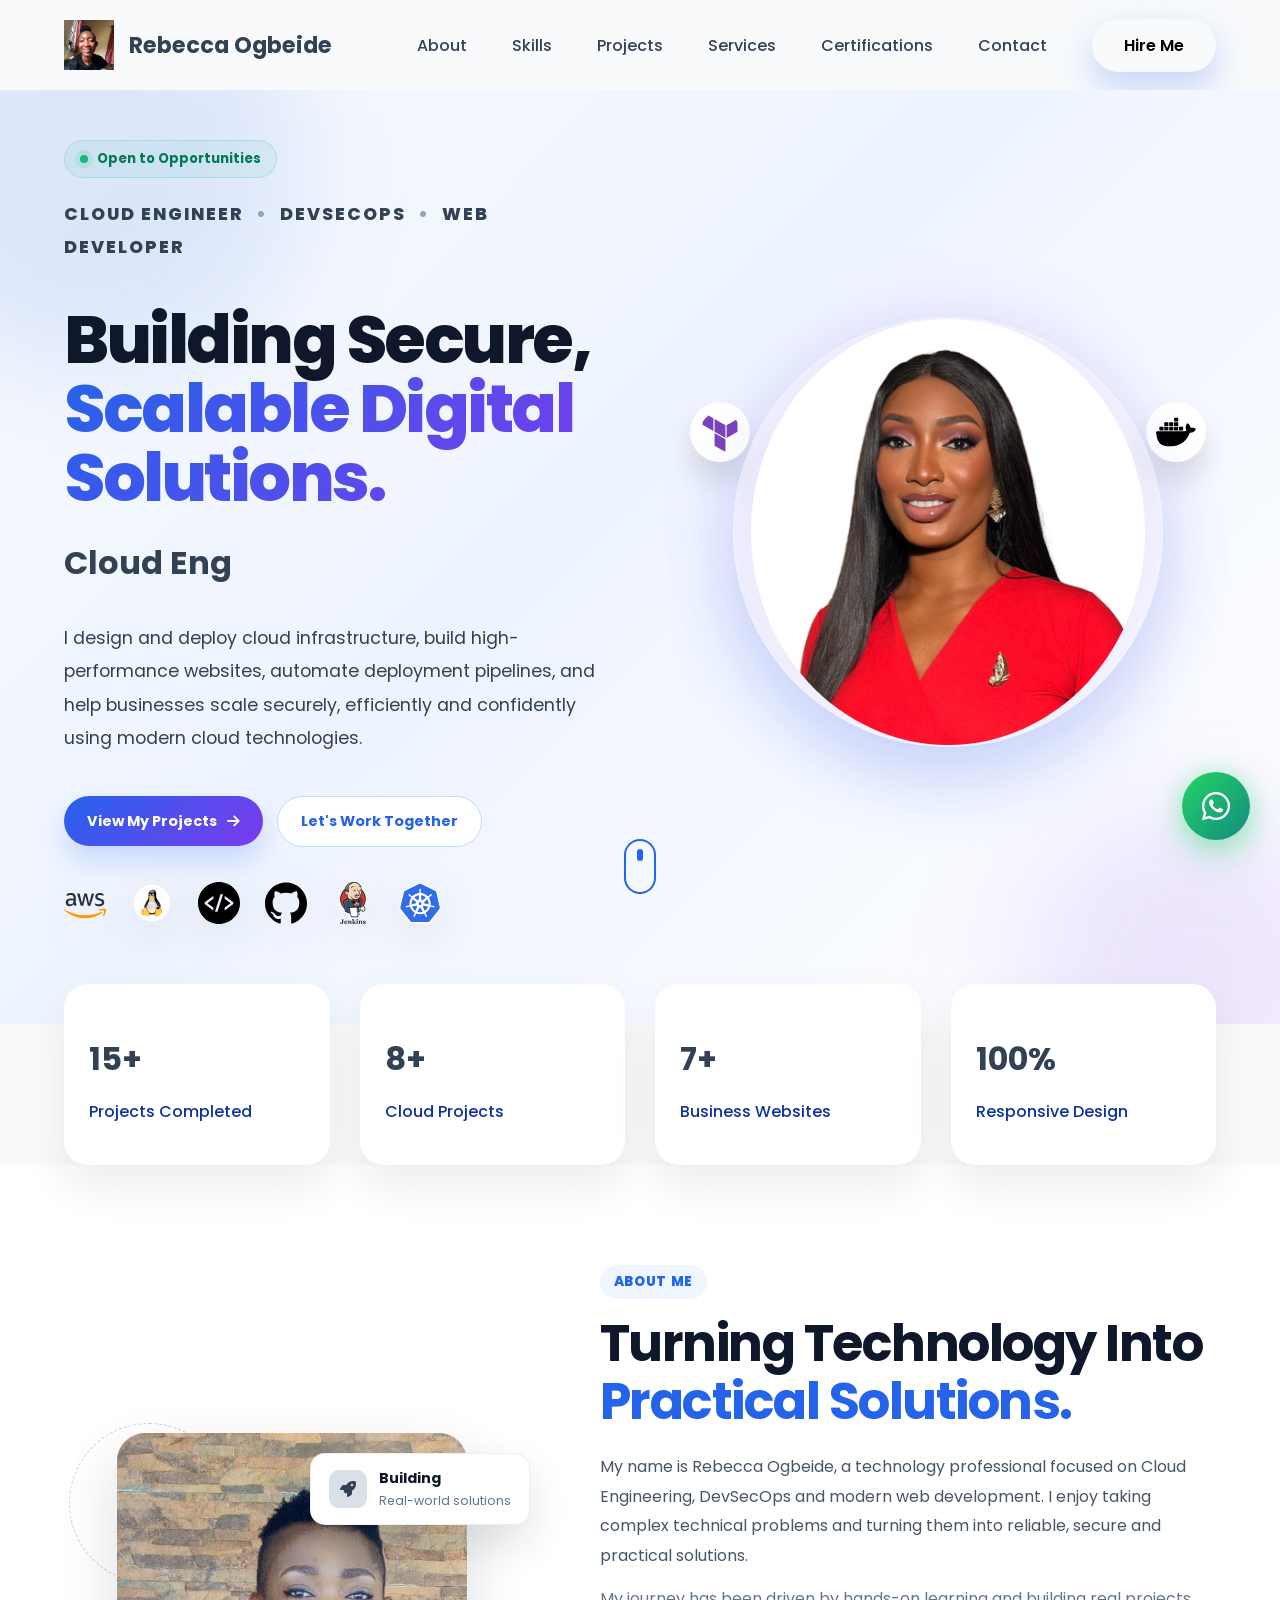
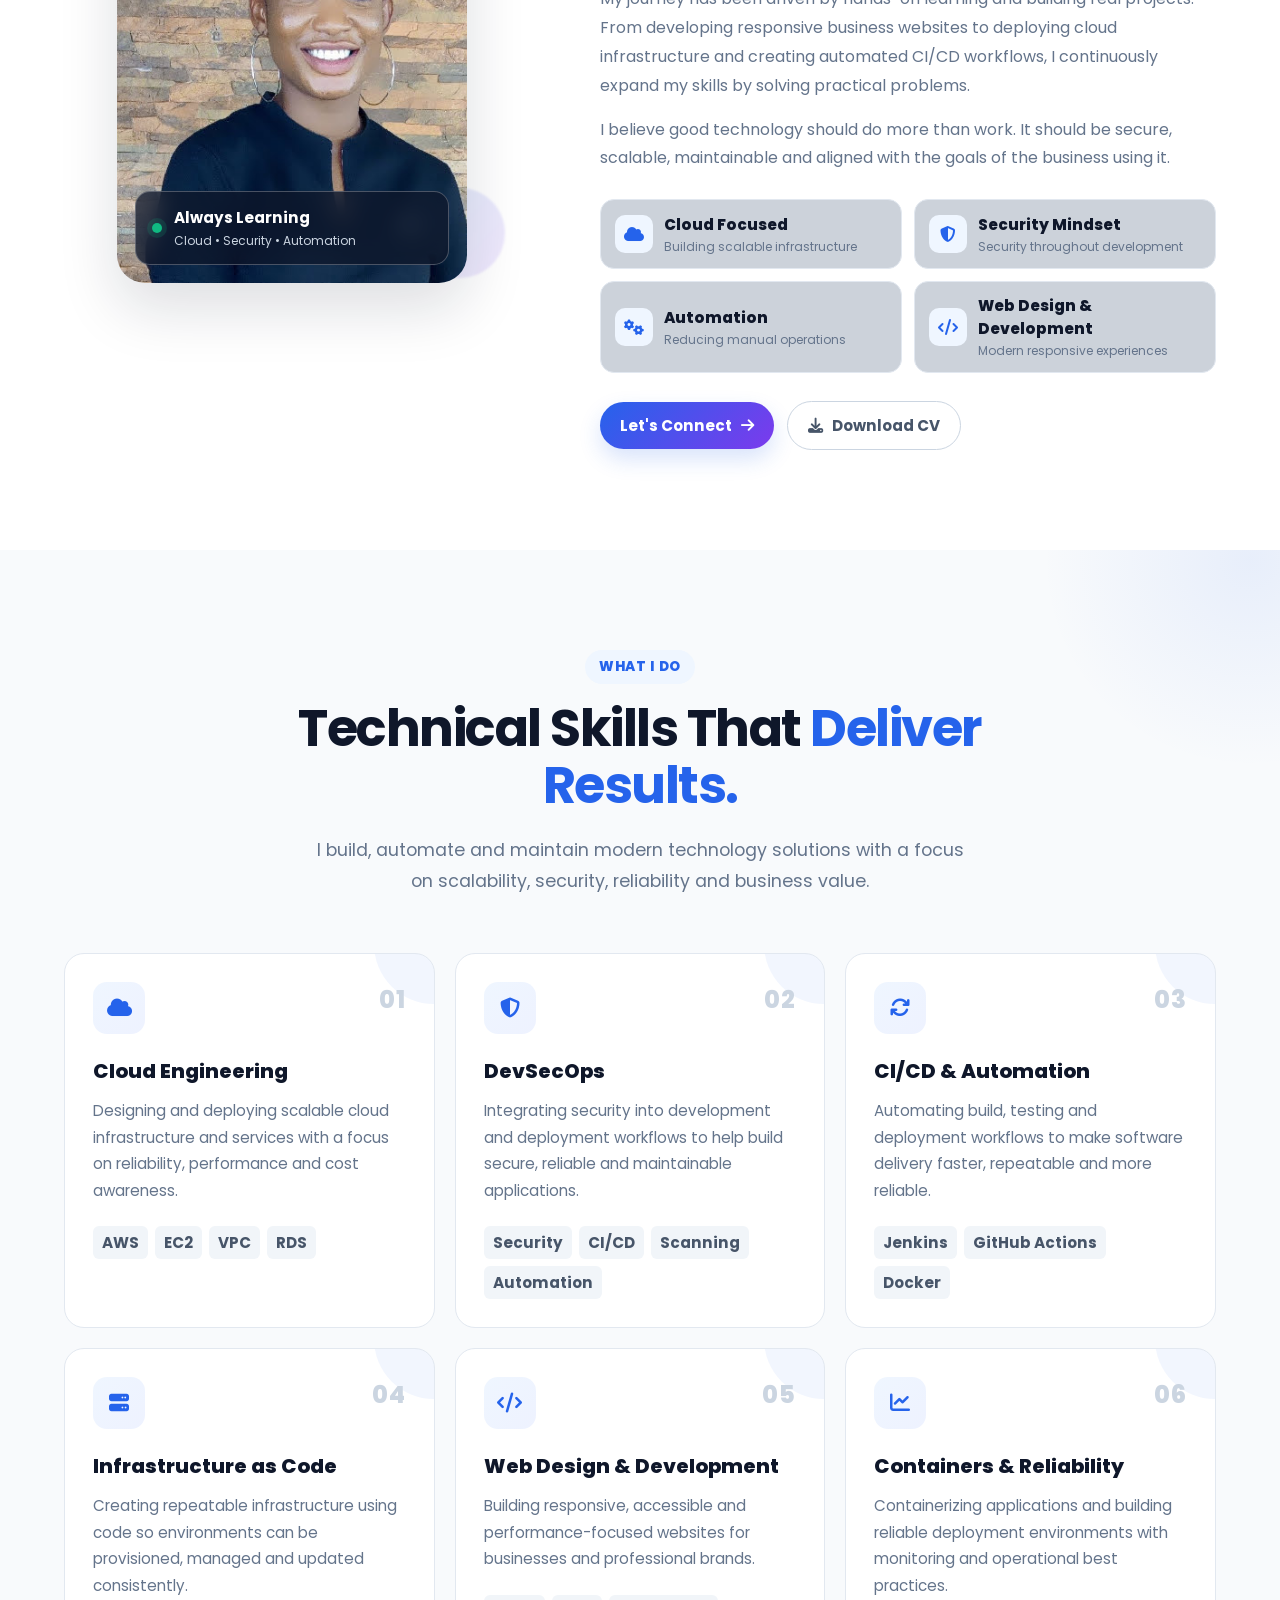
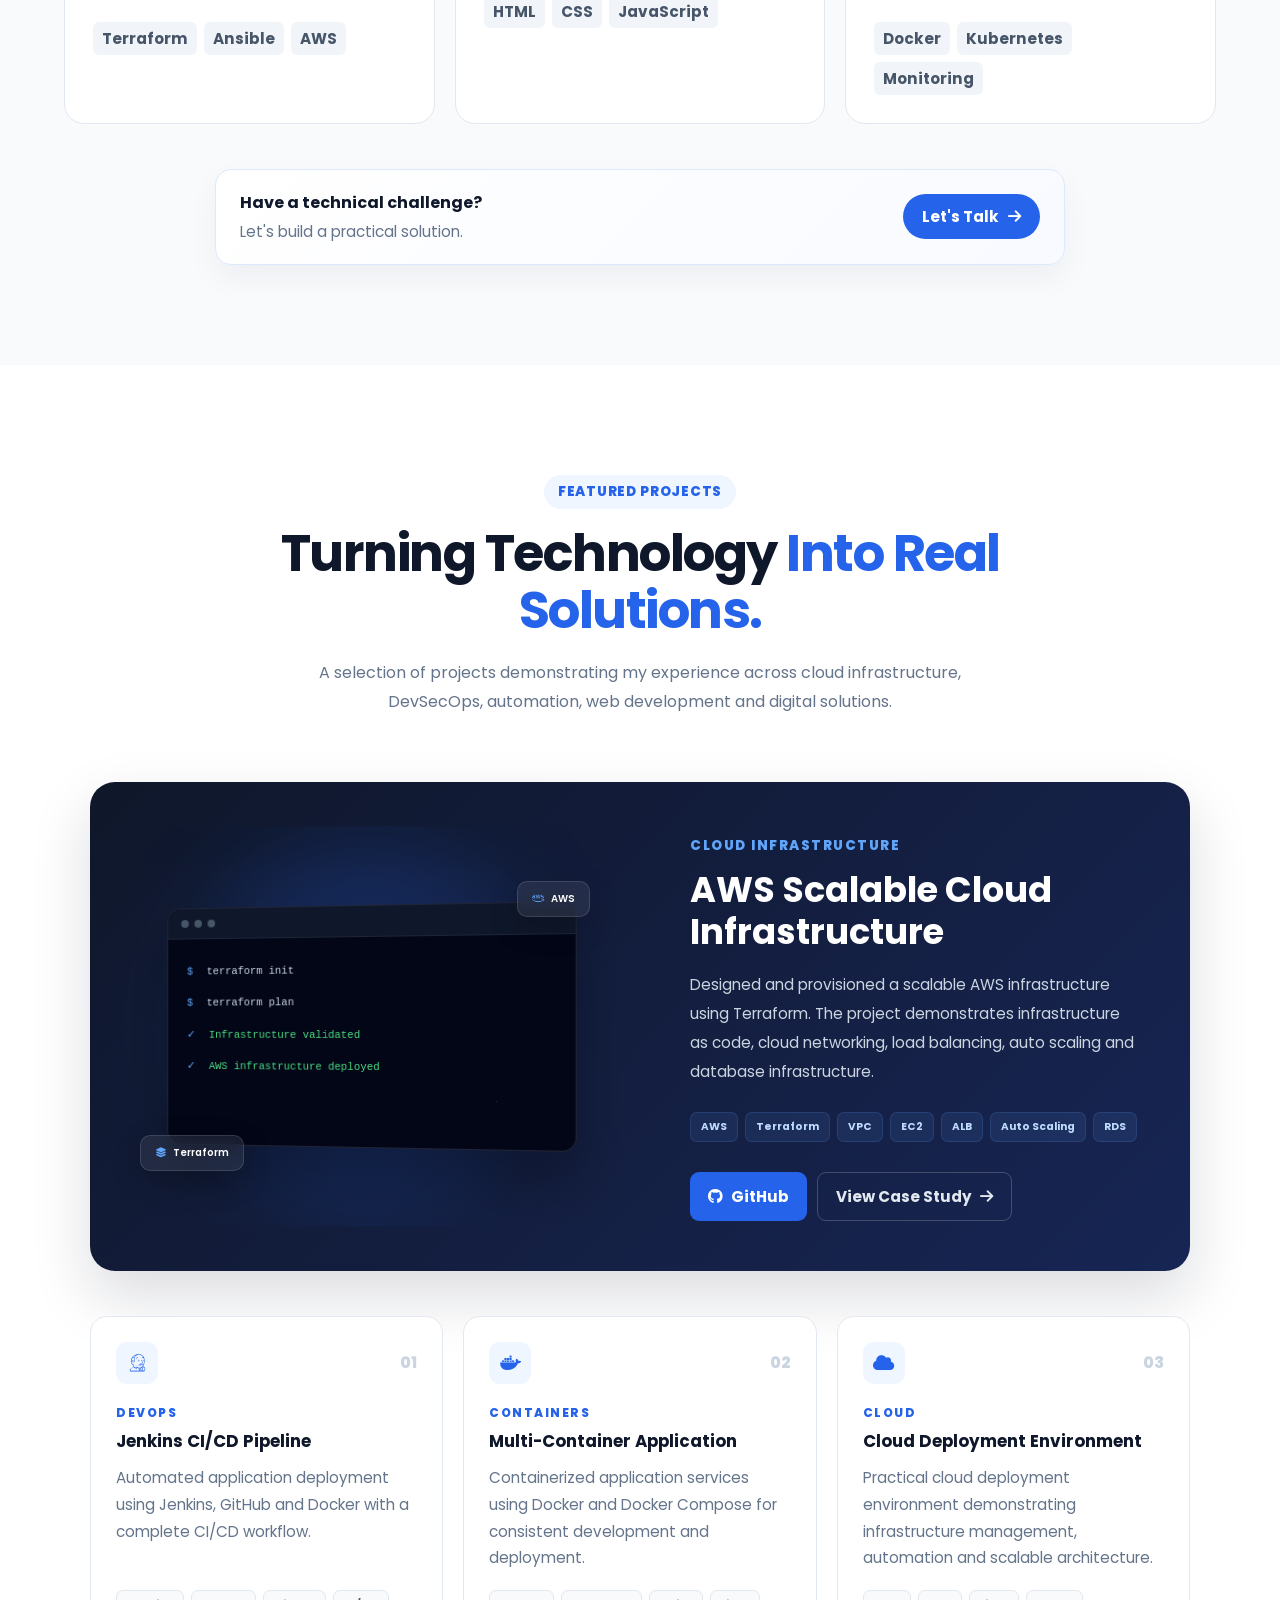
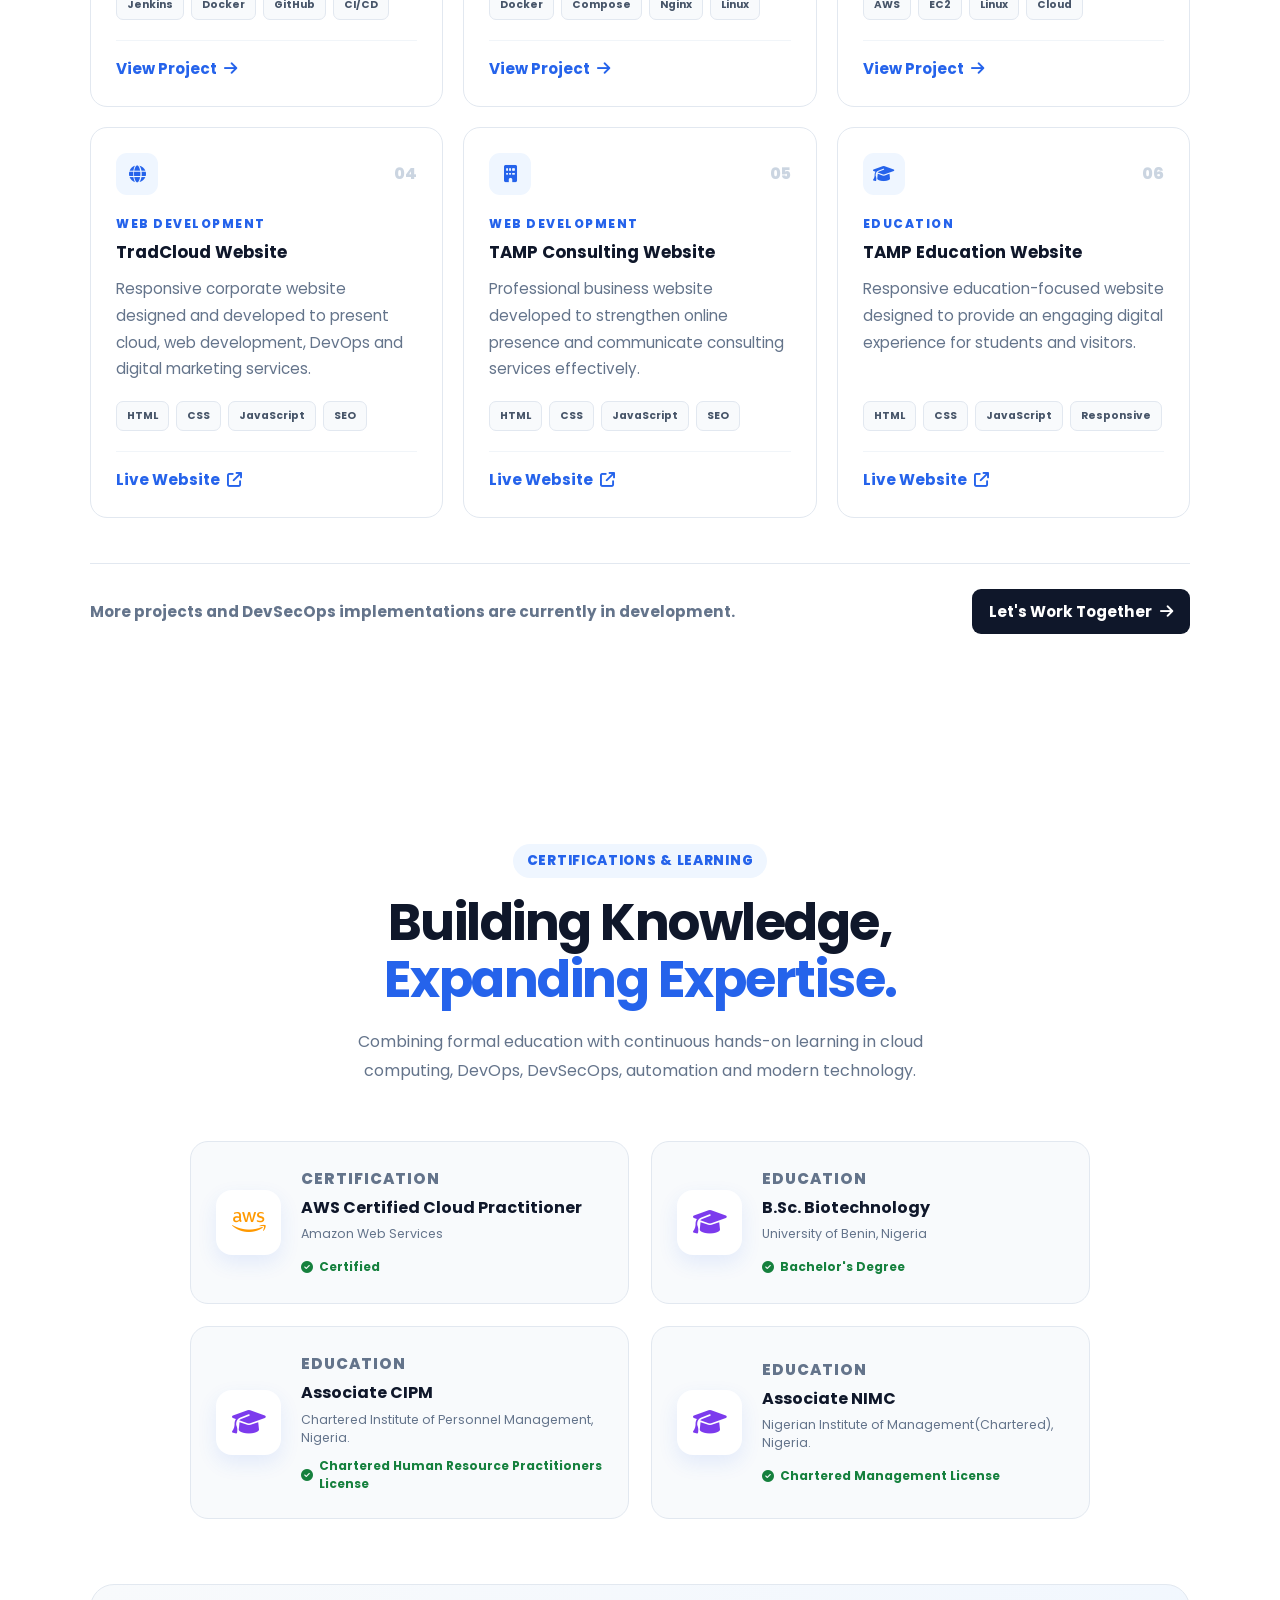
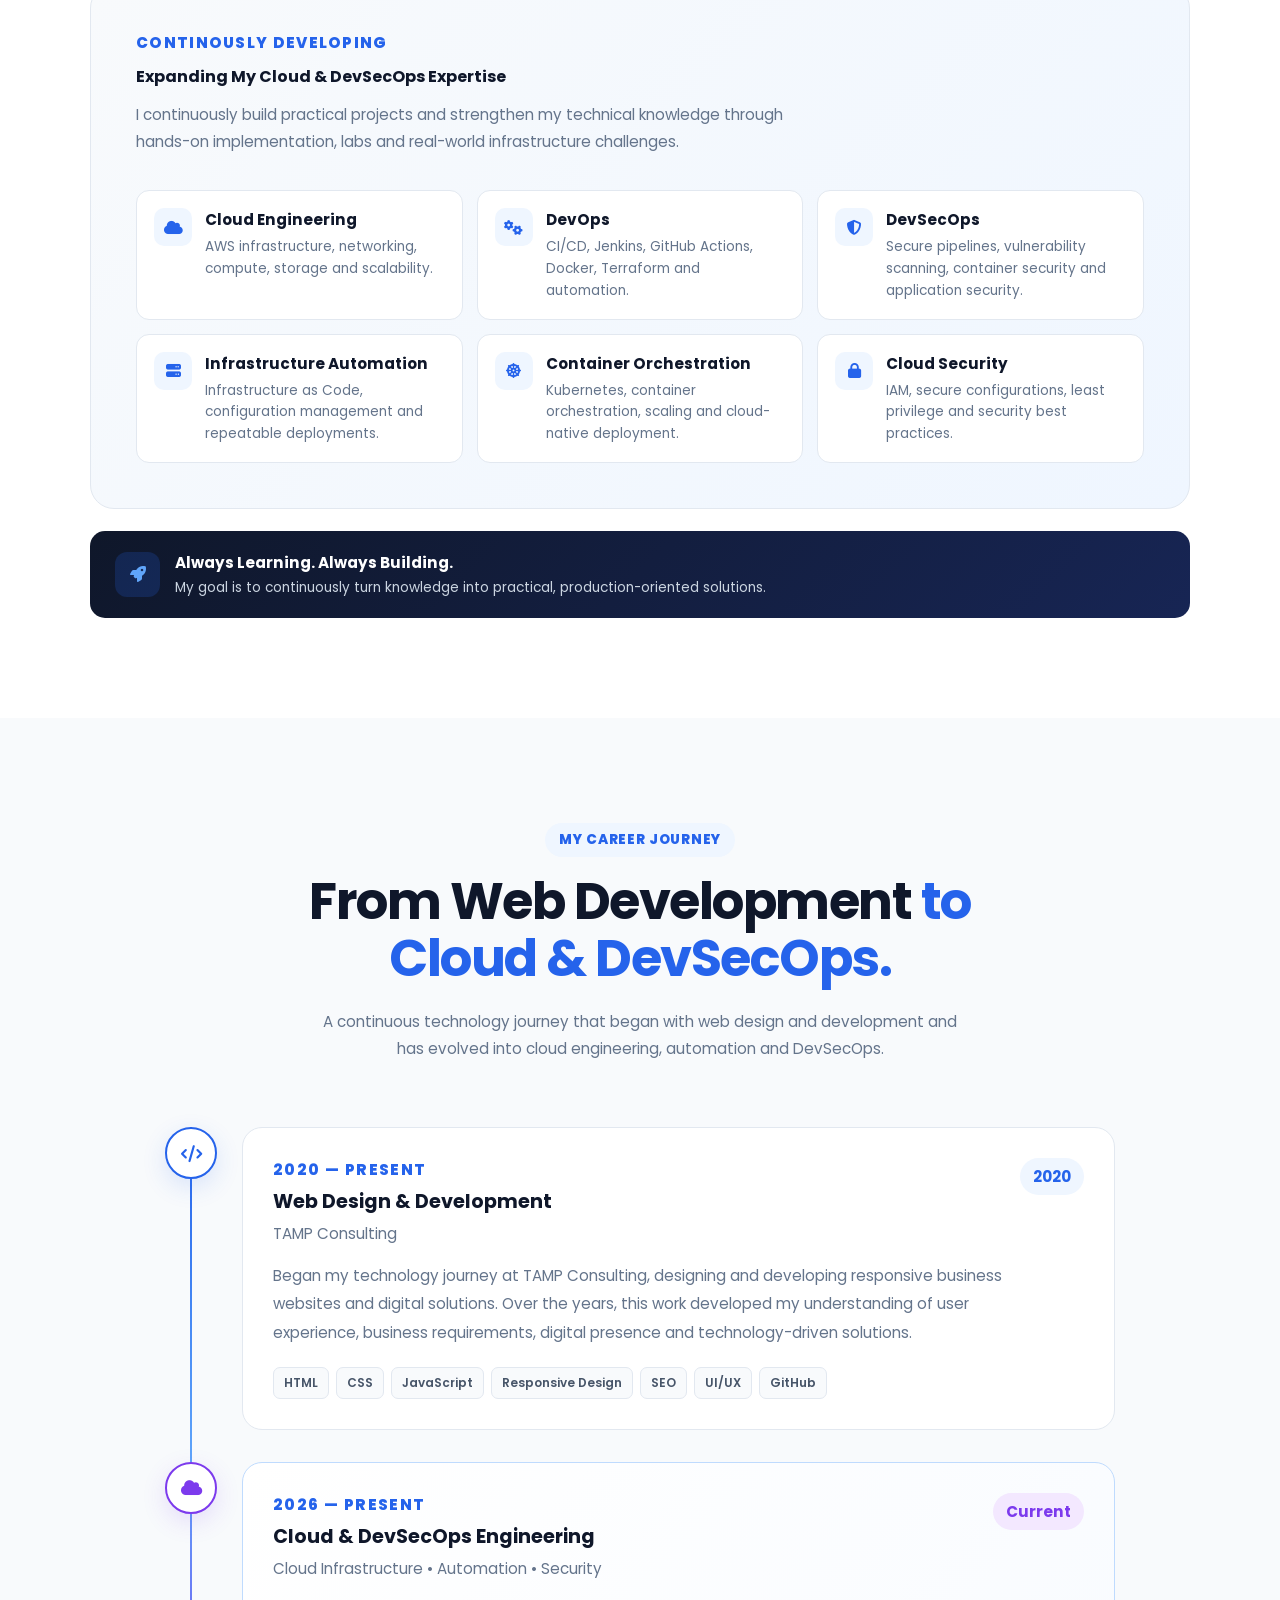
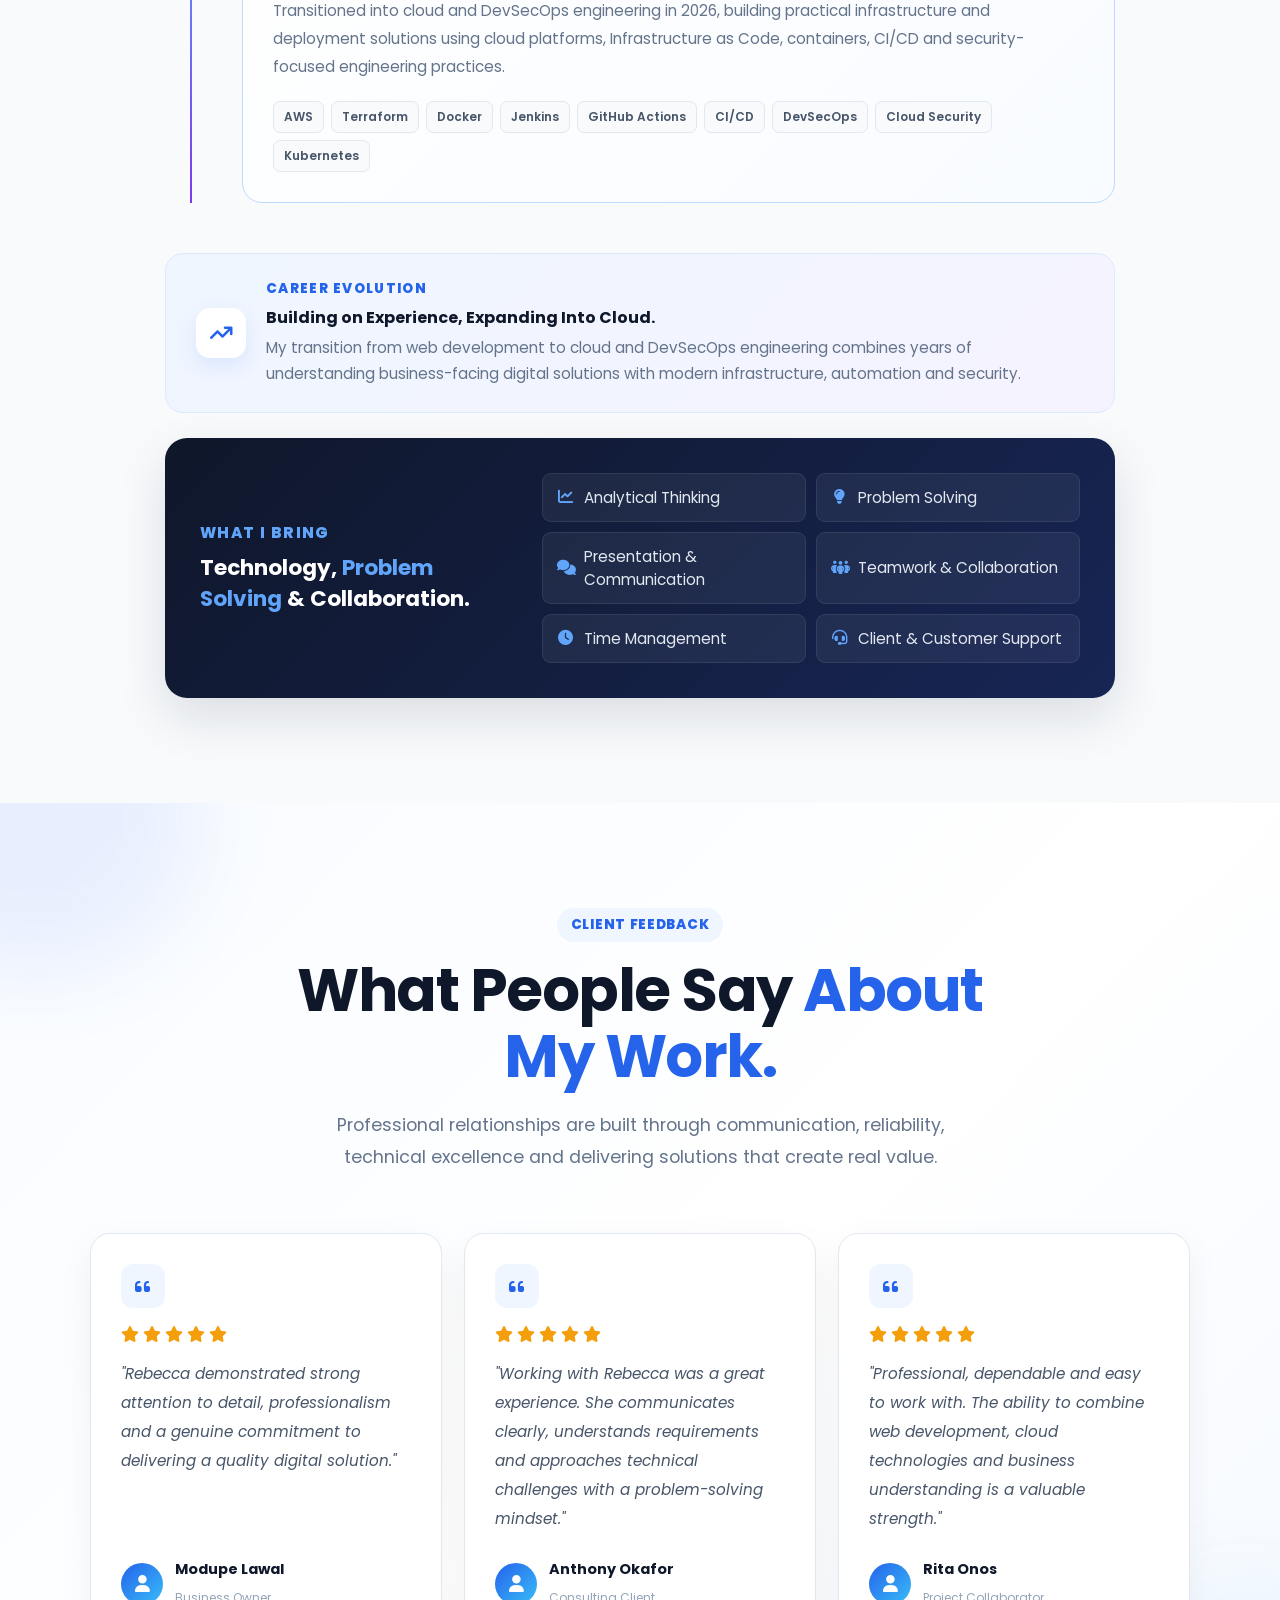
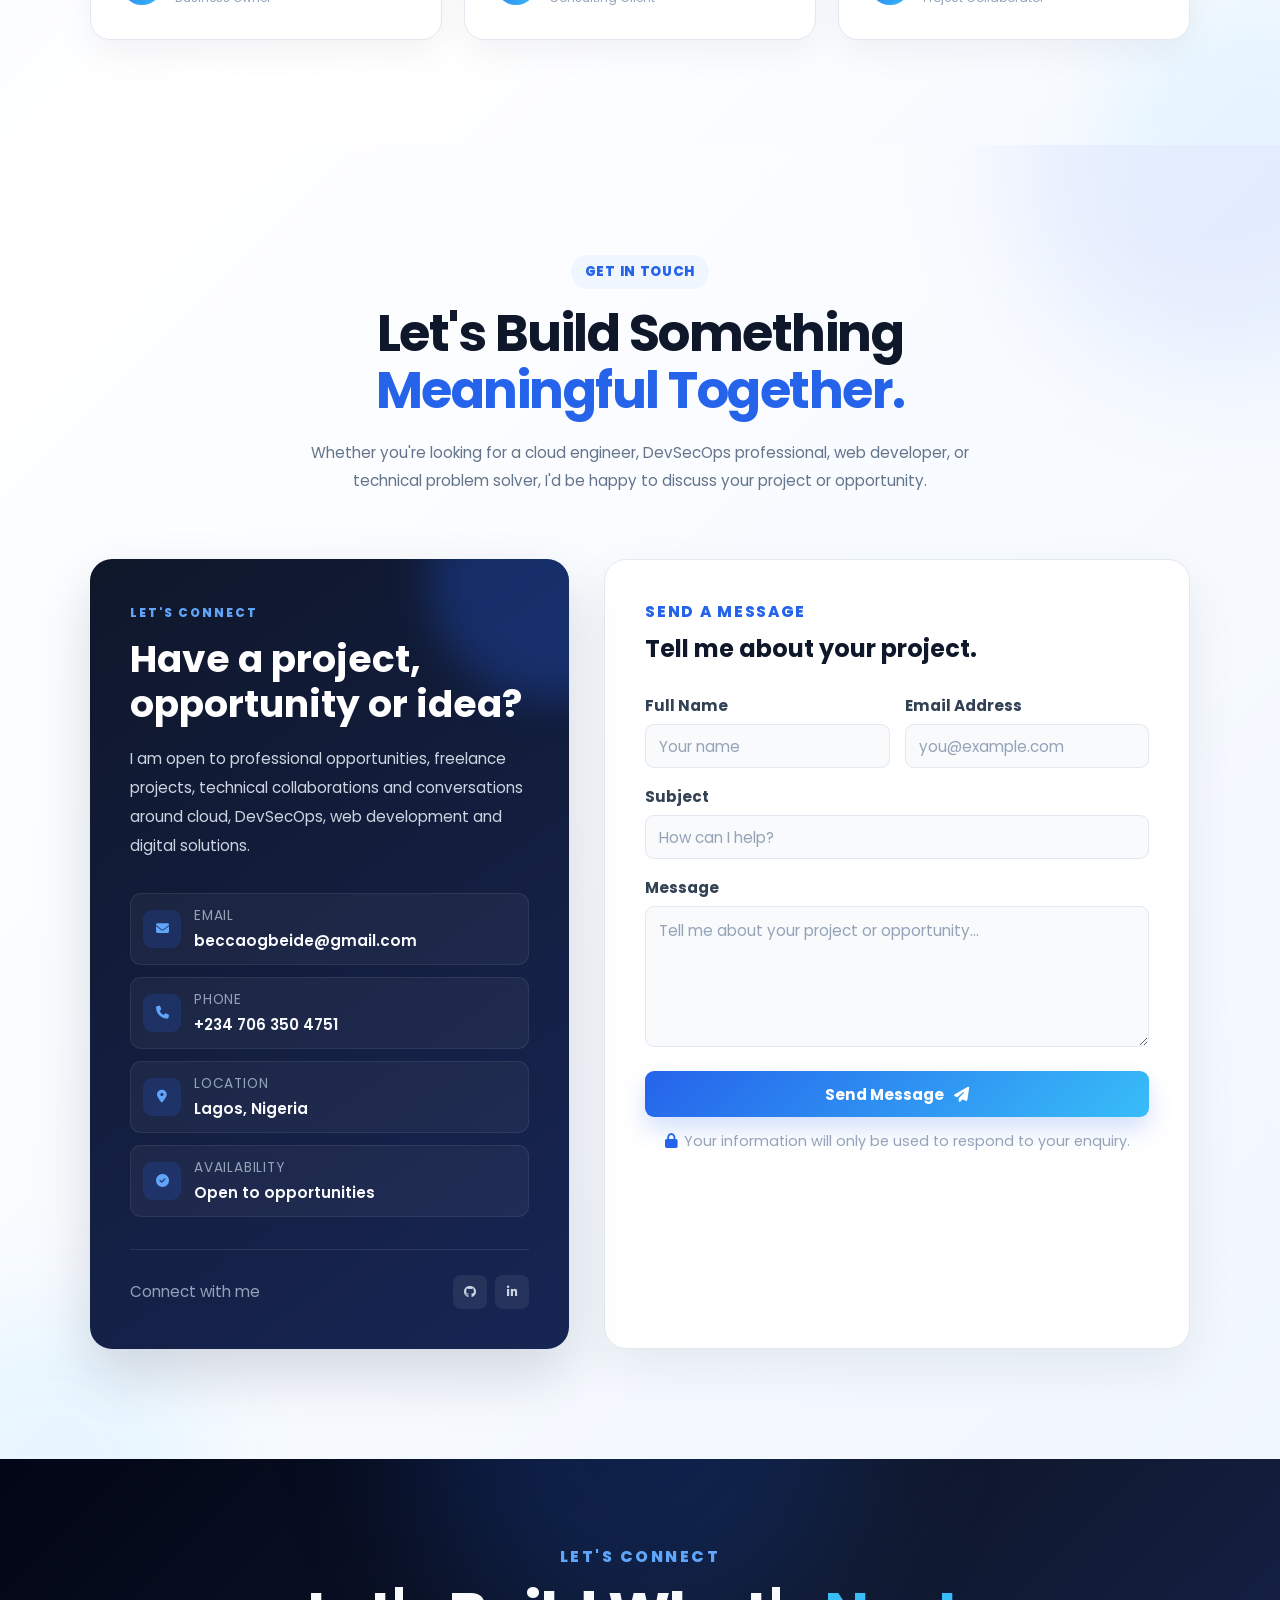
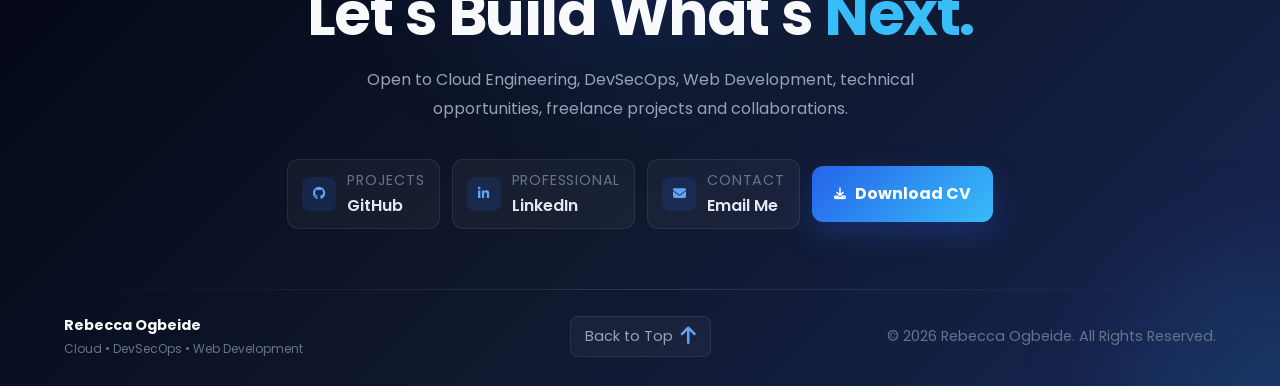
==== index.html @ f0d6b0f2 "Initial commit: Rebecca Ogbeide portfolio website" ====
<!DOCTYPE html>
<html lang="en">

<head>

    <!-- ===========================
         Basic Page Information
    ============================ -->

    <meta charset="UTF-8">
    <meta name="viewport" content="width=device-width, initial-scale=1.0">
    <title>Rebecca Ogbeide | DevSecOps • Cloud Engineering • Automation • Secure Infrastructure</title>


      <!-- Primary SEO -->

    <meta name="description"
          content="Rebecca Ogbeide is a DevSecOps and Cloud Engineer specializing in cloud infrastructure, CI/CD, automation, secure deployments, and modern web solutions.">

    <meta name="keywords"
          content="Rebecca Ogbeide, DevSecOps Engineer, Cloud Engineer, AWS, Docker, Kubernetes, Jenkins, Terraform, Ansible, CI/CD, DevOps, Cloud Computing">

    <meta name="author" content="Rebecca Ogbeide">

    <meta name="robots" content="index, follow">

<!-- Theme Color -->
    <meta name="theme-color" content="#2563EB">

    <link

rel="manifest"

href="site.webmanifest">

    <!-- Canonical -->
    <link rel="canonical" href="https://portfolio.tampconsulting.space/">

    <!-- Favicon -->
<link rel="icon" type="image/png" sizes="32x32" href="images/favicon.png">
<link rel="icon" type="image/png" sizes="16x16" href="images/favicon.png">
<link rel="apple-touch-icon" sizes="180x180" href="images/favicon.png">

    <!-- Open Graph -->
    <meta property="og:title"
          content="Rebecca-Ogbeide">

    <meta property="og:description"
          content="Rebecca | DevSecOps • Cloud Engineering • Automation • Secure Infrastructure.">

    <meta property="og:image"
          content="https://portfolio.tampconsulting.space/images/preview.png">

    <meta property="og:type"
          content="website">

    <meta property="og:url"
          content="https://www.portfolio.tampconsulting.space/">

    <meta property="og:locale"
          content="en_NG">

    <!-- Twitter -->
    <meta name="twitter:card"
          content="summary_large_image">

    <meta name="twitter:title"
          content="Rebecca-Ogbeide">

    <meta name="twitter:description"
          content="DevSecOps • Cloud Engineering • Automation • Secure Infrastructure">

    <meta name="twitter:image"
          content="images/preview.png">


    <!-- ===========================
         Google Fonts
    ============================ -->

    <link rel="preconnect" href="https://fonts.googleapis.com">

    <link rel="preconnect" href="https://fonts.gstatic.com" crossorigin>

    <link href="https://fonts.googleapis.com/css2?family=Inter:wght@300;400;500;600;700&family=Poppins:wght@500;600;700;800&display=swap"
        rel="stylesheet">

    <!-- ===========================
         Font Awesome
    ============================ -->

    <link rel="stylesheet"
        href="https://cdnjs.cloudflare.com/ajax/libs/font-awesome/6.7.2/css/all.min.css">


<link rel="stylesheet" href="css/hero.css">
<link rel="stylesheet" href="css/about.css">
<link rel="stylesheet" href="css/header.css">
<link rel="stylesheet" href="css/navbar.css">
<link rel="stylesheet" href="css/stats.css">
<link rel="stylesheet" href="css/logo.css">
<link rel="stylesheet" href="css/certs.css">
<link rel="stylesheet" href="css/animation.css">
<link rel="stylesheet" href="css/contact.css">
<link rel="stylesheet" href="css/global.css">
<link rel="stylesheet" href="css/services.css">
<link rel="stylesheet" href="css/projects.css">
<link rel="stylesheet" href="css/footer.css">
<link rel="stylesheet" href="css/techstack.css">
<link rel="stylesheet" href="css/variables.css">
<link rel="stylesheet" href="css/testimonials.css">
<link rel="stylesheet" href="css/whatsapp.css">


<script type="application/ld+json">

{
    "@context": "https://schema.org",

    "@type": "Person",

    "name": "Rebecca Ogbeide",

    "url": "https://yourdomain.com/",

    "jobTitle": "Cloud & DevSecOps Engineer",

    "description": "Cloud and DevSecOps Engineer specializing in AWS, cloud infrastructure, automation, CI/CD, security and modern web development.",

    "address": {
        "@type": "PostalAddress",
        "addressLocality": "Lagos",
        "addressCountry": "Nigeria"
    },

    "sameAs": [
        "https://github.com/jaybecca",
        "https://linkedin.com/in/rebecca-ogbeide-1161323b4"
    ]

}

</script>


</head>

<body>



<!-- ==========================================
                HEADER
========================================== -->

<header class="header">

    <div class="container nav-container">

        <!-- Logo -->

        <a href="#" class="logo">

            <img src="images/logo.png"
                 alt="Rebecca Ogbeide">

            <span>

                Rebecca Ogbeide

            </span>

        </a>

        <!-- Navigation -->

        <nav class="navbar">

            <ul class="nav-links">


                <li><a href="#about">About</a></li>

                <li><a href="#experience">Skills</a></li>

                <li><a href="#projects">Projects</a></li>

                <li><a href="#services">Services</a></li>

                <li><a href="#certifications">Certifications</a></li>

                <li><a href="#contact">Contact</a></li>

            </ul>

        </nav>

        <!-- CTA -->

        <a href="#contact" class="nav-btn">

            Hire Me

        </a>

        <!-- Mobile Menu -->

        <div class="menu-toggle">

            <i class="fas fa-bars"></i>

        </div>

    </div>

</header>






<!--=========================================
                HERO
==========================================-->

<section class="hero" id="home">

<div class="container hero-container">

    <!-- LEFT -->

    <div class="hero-content">

        <span class="hero-badge">

                <span class="status-dot"></span>

                Open to Opportunities

            </span>


         <p class="hero-role">

                CLOUD ENGINEER
                <span>•</span>
                DEVSECOPS
                <span>•</span>
                WEB DEVELOPER

            </p>


       <h1>

                Building Secure,
                <span>Scalable Digital Solutions.</span>

            </h1>

        <h2>

            <span class="typing"></span>

        </h2>

        <p>

            I design and deploy cloud infrastructure,
            build high-performance websites,
            automate deployment pipelines,
            and help businesses scale securely, efficiently and confidently using
            modern cloud technologies.

        </p>

        <!-- ==================================
                    HERO BUTTONS
            =================================== -->

            <div class="hero-buttons">

                <a
                    href="#projects"
                    class="hero-btn hero-btn-primary"
                >

                    View My Projects

                    <i class="fas fa-arrow-right"></i>

                </a>


                <a
                    href="#contact"
                    class="hero-btn hero-btn-secondary"
                >

                    Let's Work Together

                </a>

            </div>
            

        <div class="tech-stack">
            
            <img src="images/icons/aws.svg">
            <img src="images/icons/linux.svg">
            <img src="images/icons/html.svg">
            <img src="images/icons/github.svg">
            <img src="images/icons/jenkins.svg">
            <img src="images/icons/kubernetes.svg">

        </div>

    </div>

    <!-- RIGHT -->

    <div class="hero-image">

    <div class="hero-glow"></div>

    <!-- Floating Icons -->

    <img src="images/ui/terraform-circle.svg"
         class="floating-icon terraform"> 
         
    <img src="images/ui/docker-circle.svg"
         class="floating-icon docker">
            

    <!-- Photo Card -->

    <div class="profile-card">

        <img
            src="images/rebecca.png"
            alt="Rebecca Ogbeide"
            class="profile-image">

    </div>

</div>

<div class="scroll-indicator">

<span></span>

</div>

</section>




<!--=========================================
                STATISTICS
==========================================-->

<section class="hero-stats">

<div class="container stats-grid">

<div class="stat-card">

<h2>

<span class="counter"
data-target="15">

15

</span>+

</h2>

<p>Projects Completed</p>

</div>

<div class="stat-card">

<h2>

<span class="counter"
data-target="8">

8

</span>+

</h2>

<p>Cloud Projects</p>

</div>

<div class="stat-card">

<h2>

<span class="counter"
data-target="7">

7

</span>+

</h2>

<p>Business Websites</p>

</div>

<div class="stat-card">

<h2>

<span class="counter"
data-target="100">

100

</span>%

</h2>

<p>Responsive Design</p>

</div>

</div>

</section>


<!-- ==========================================
        ABOUT ME SECTION
========================================== -->

<section class="about" id="about">

    <div class="container about-container">

        <!-- ==================================
                LEFT — VISUAL
        =================================== -->

        <div class="about-visual">

            <div class="about-image-card">

                <img
                    src="images/headshot.jpg"
                    alt="Professional portrait"
                    class="about-image"
                >

                <div class="about-image-overlay">

                    <span class="overlay-dot"></span>

                    <div>
                        <strong>Always Learning</strong>
                        <small>Cloud • Security • Automation</small>
                    </div>

                </div>

            </div>


            <!-- Decorative element -->

            <div class="about-decoration about-decoration-one"></div>

            <div class="about-decoration about-decoration-two"></div>


            <!-- Small experience card -->

            <div class="about-highlight">

                <i class="fas fa-rocket"></i>

                <div>

                    <strong>Building</strong>

                    <span>Real-world solutions</span>

                </div>

            </div>

        </div>


        <!-- ==================================
                RIGHT — CONTENT
        =================================== -->

        <div class="about-content">

            <span class="section-tag">

                About Me

            </span>


            <h2>

                Turning Technology Into
                <span>Practical Solutions.</span>

            </h2>


            <p class="about-intro">

                My name is Rebecca Ogbeide, a technology professional focused on Cloud Engineering,
                DevSecOps and modern web development. I enjoy taking complex
                technical problems and turning them into reliable, secure and
                practical solutions.

            </p>


            <p>

                My journey has been driven by hands-on learning and building
                real projects. From developing responsive business websites
                to deploying cloud infrastructure and creating automated
                CI/CD workflows, I continuously expand my skills by solving
                practical problems.

            </p>


            <p>

                I believe good technology should do more than work.
                It should be secure, scalable, maintainable and aligned
                with the goals of the business using it.

            </p>


            <!-- ==================================
                    HIGHLIGHTS GRID
            =================================== -->

            <div class="about-highlights">

                <div class="about-card">

                    <div class="about-card-icon">

                        <i class="fas fa-cloud"></i>

                    </div>

                    <div>

                        <strong>Cloud Focused</strong>

                        <span>
                            Building scalable infrastructure
                        </span>

                    </div>

                </div>


                <div class="about-card">

                    <div class="about-card-icon">

                        <i class="fas fa-shield-halved"></i>

                    </div>

                    <div>

                        <strong>Security Mindset</strong>

                        <span>
                            Security throughout development
                        </span>

                    </div>

                </div>


                <div class="about-card">

                    <div class="about-card-icon">

                        <i class="fas fa-gears"></i>

                    </div>

                    <div>

                        <strong>Automation</strong>

                        <span>
                            Reducing manual operations
                        </span>

                    </div>

                </div>


                <div class="about-card">

                    <div class="about-card-icon">

                        <i class="fas fa-code"></i>

                    </div>

                    <div>

                        <strong>Web Design & Development</strong>

                        <span>
                            Modern responsive experiences
                        </span>

                    </div>

                </div>

            </div>


            <!-- ==================================
                    ACTIONS
            =================================== -->

            <div class="about-actions">

                <a
                    href="#contact"
                    class="about-btn about-btn-primary"
                >

                    Let's Connect

                    <i class="fas fa-arrow-right"></i>

                </a>


                <a
                    href="Rebecca-Ogbeide-CV.pdf"
                    class="about-btn about-btn-secondary"
                    download
                >

                    <i class="fas fa-download"></i>

                    Download CV

                </a>

            </div>

        </div>

    </div>

</section>



<!-- ==========================================
        SERVICES / WHAT I DO
========================================== -->

<section class="services" id="services">

    <div class="container">

        <!-- ==============================
                SECTION HEADER
        =============================== -->

        <div class="section-header services-header">

            <span class="section-tag">
                What I Do
            </span>

            <h2>

                Technical Skills That
                <span>Deliver Results.</span>

            </h2>

            <p>

                I build, automate and maintain modern technology
                solutions with a focus on scalability, security,
                reliability and business value.

            </p>

        </div>


        <!-- ==============================
                SERVICES GRID
        =============================== -->

        <div class="services-grid">


            <!-- ==========================
                    CLOUD ENGINEERING
            =========================== -->

            <article class="service-card">

                <div class="service-icon">

                    <i class="fas fa-cloud"></i>

                </div>

                <span class="service-number">
                    01
                </span>

                <h3>
                    Cloud Engineering
                </h3>

                <p>

                    Designing and deploying scalable cloud
                    infrastructure and services with a focus
                    on reliability, performance and cost awareness.

                </p>

                <div class="service-tags">

                    <span>AWS</span>
                    <span>EC2</span>
                    <span>VPC</span>
                    <span>RDS</span>

                </div>

            </article>


            <!-- ==========================
                    DEVSECOPS
            =========================== -->

            <article class="service-card">

                <div class="service-icon">

                    <i class="fas fa-shield-halved"></i>

                </div>

                <span class="service-number">
                    02
                </span>

                <h3>
                    DevSecOps
                </h3>

                <p>

                    Integrating security into development and
                    deployment workflows to help build secure,
                    reliable and maintainable applications.

                </p>

                <div class="service-tags">

                    <span>Security</span>
                    <span>CI/CD</span>
                    <span>Scanning</span>
                    <span>Automation</span>

                </div>

            </article>


            <!-- ==========================
                    CI/CD
            =========================== -->

            <article class="service-card">

                <div class="service-icon">

                    <i class="fas fa-arrows-rotate"></i>

                </div>

                <span class="service-number">
                    03
                </span>

                <h3>
                    CI/CD & Automation
                </h3>

                <p>

                    Automating build, testing and deployment
                    workflows to make software delivery faster,
                    repeatable and more reliable.

                </p>

                <div class="service-tags">

                    <span>Jenkins</span>
                    <span>GitHub Actions</span>
                    <span>Docker</span>

                </div>

            </article>


            <!-- ==========================
                    INFRASTRUCTURE AS CODE
            =========================== -->

            <article class="service-card">

                <div class="service-icon">

                    <i class="fas fa-server"></i>

                </div>

                <span class="service-number">
                    04
                </span>

                <h3>
                    Infrastructure as Code
                </h3>

                <p>

                    Creating repeatable infrastructure using
                    code so environments can be provisioned,
                    managed and updated consistently.

                </p>

                <div class="service-tags">

                    <span>Terraform</span>
                    <span>Ansible</span>
                    <span>AWS</span>

                </div>

            </article>


            <!-- ==========================
                    WEB DEVELOPMENT
            =========================== -->

            <article class="service-card">

                <div class="service-icon">

                    <i class="fas fa-code"></i>

                </div>

                <span class="service-number">
                    05
                </span>

                <h3>
                    Web Design & Development
                </h3>

                <p>

                    Building responsive, accessible and
                    performance-focused websites for businesses
                    and professional brands.

                </p>

                <div class="service-tags">

                    <span>HTML</span>
                    <span>CSS</span>
                    <span>JavaScript</span>

                </div>

            </article>


            <!-- ==========================
                    CONTAINERS & MONITORING
            =========================== -->

            <article class="service-card">

                <div class="service-icon">

                    <i class="fas fa-chart-line"></i>

                </div>

                <span class="service-number">
                    06
                </span>

                <h3>
                    Containers & Reliability
                </h3>

                <p>

                    Containerizing applications and building
                    reliable deployment environments with
                    monitoring and operational best practices.

                </p>

                <div class="service-tags">

                    <span>Docker</span>
                    <span>Kubernetes</span>
                    <span>Monitoring</span>

                </div>

            </article>


        </div>


        <!-- ==============================
                BOTTOM CTA
        =============================== -->

        <div class="services-cta">

            <div>

                <strong>
                    Have a technical challenge?
                </strong>

                <span>
                    Let's build a practical solution.
                </span>

            </div>

            <a
                href="#contact"
                class="services-cta-btn"
            >

                Let's Talk

                <i class="fas fa-arrow-right"></i>

            </a>

        </div>

    </div>

</section>

<!-- ==========================================
        PART 9 — FEATURED PROJECTS
========================================== -->

<section class="projects" id="projects">

    <div class="container">

        <!-- Section Header -->

        <div class="section-header projects-header">

            <span class="section-tag">
                Featured Projects
            </span>

            <h2>
                Turning Technology
                <span>Into Real Solutions.</span>
            </h2>

            <p>
                A selection of projects demonstrating my experience
                across cloud infrastructure, DevSecOps, automation,
                web development and digital solutions.
            </p>

        </div>


        <!-- ==========================================
                FEATURED PROJECT
        =========================================== -->

        <article class="featured-project">

            <!-- Project Visual -->

            <div class="featured-project-image">

                <div class="project-glow"></div>

                <div class="project-screen">

                    <div class="screen-header">

                        <span></span>
                        <span></span>
                        <span></span>

                    </div>

                    <div class="screen-content">

                        <div class="terminal-line">
                            <span>$</span>
                            terraform init
                        </div>

                        <div class="terminal-line">
                            <span>$</span>
                            terraform plan
                        </div>

                        <div class="terminal-line success">
                            <span>✓</span>
                            Infrastructure validated
                        </div>

                        <div class="terminal-line success">
                            <span>✓</span>
                            AWS infrastructure deployed
                        </div>

                    </div>

                </div>


                <!-- Floating Technology Cards -->

                <div class="floating-tech tech-aws">

                    <i class="fab fa-aws"></i>

                    <span>AWS</span>

                </div>


                <div class="floating-tech tech-terraform">

                    <i class="fas fa-layer-group"></i>

                    <span>Terraform</span>

                </div>

            </div>


            <!-- Project Information -->

            <div class="featured-project-content">

                <span class="project-category">
                    CLOUD INFRASTRUCTURE
                </span>

                <h3>
                    AWS Scalable Cloud Infrastructure
                </h3>

                <p>

                    Designed and provisioned a scalable AWS
                    infrastructure using Terraform. The project
                    demonstrates infrastructure as code, cloud
                    networking, load balancing, auto scaling and
                    database infrastructure.

                </p>


                <!-- Technologies -->

                <div class="project-tech">

                    <span>AWS</span>

                    <span>Terraform</span>

                    <span>VPC</span>

                    <span>EC2</span>

                    <span>ALB</span>

                    <span>Auto Scaling</span>

                    <span>RDS</span>

                </div>


                <!-- Actions -->

                <div class="project-actions">

                    <a
                        href="https://github.com/jaybecca"
                        class="project-btn primary-project-btn"
                        target="_blank"
                        rel="noopener">

                        <i class="fab fa-github"></i>

                        GitHub

                    </a>

                    <a
                        href="https://github.com/jaybecca/Scalable-Web-App"
                        class="project-btn secondary-project-btn">

                        View Case Study

                        <i class="fas fa-arrow-right"></i>

                    </a>

                </div>

            </div>

        </article>


        <!-- ==========================================
                PROJECT GRID
        =========================================== -->

        <div class="projects-grid">


            <!-- PROJECT 1 -->

            <article class="project-card">

                <div class="project-card-top">

                    <div class="project-icon">

                        <i class="fab fa-jenkins"></i>

                    </div>

                    <span class="project-number">
                        01
                    </span>

                </div>


                <span class="project-category">
                    DEVOPS
                </span>

                <h3>
                    Jenkins CI/CD Pipeline
                </h3>

                <p>
                    Automated application deployment using
                    Jenkins, GitHub and Docker with a complete
                    CI/CD workflow.
                </p>


                <div class="project-tech">

                    <span>Jenkins</span>
                    <span>Docker</span>
                    <span>GitHub</span>
                    <span>CI/CD</span>

                </div>


                <div class="project-card-link">

                    <a href="https://github.com/terraform-cicd-pipeline"
                       target="_blank"
                       rel="noopener">

                        View Project

                        <i class="fas fa-arrow-right"></i>

                    </a>

                </div>

            </article>


            <!-- PROJECT 2 -->

            <article class="project-card">

                <div class="project-card-top">

                    <div class="project-icon">

                        <i class="fab fa-docker"></i>

                    </div>

                    <span class="project-number">
                        02
                    </span>

                </div>


                <span class="project-category">
                    CONTAINERS
                </span>

                <h3>
                    Multi-Container Application
                </h3>

                <p>
                    Containerized application services using
                    Docker and Docker Compose for consistent
                    development and deployment.
                </p>


                <div class="project-tech">

                    <span>Docker</span>
                    <span>Compose</span>
                    <span>Nginx</span>
                    <span>Linux</span>

                </div>


                <div class="project-card-link">

                    <a href="https://github.com/jaybecca/devops-project"
                       target="_blank"
                       rel="noopener">

                        View Project

                        <i class="fas fa-arrow-right"></i>

                    </a>

                </div>

            </article>


            <!-- PROJECT 3 -->

            <article class="project-card">

                <div class="project-card-top">

                    <div class="project-icon">

                        <i class="fas fa-cloud"></i>

                    </div>

                    <span class="project-number">
                        03
                    </span>

                </div>


                <span class="project-category">
                    CLOUD
                </span>

                <h3>
                    Cloud Deployment Environment
                </h3>

                <p>
                    Practical cloud deployment environment
                    demonstrating infrastructure management,
                    automation and scalable architecture.
                </p>


                <div class="project-tech">

                    <span>AWS</span>
                    <span>EC2</span>
                    <span>Linux</span>
                    <span>Cloud</span>

                </div>


                <div class="project-card-link">

                    <a href="https://github.com/jaybecca/AWS-scalable-system"
                       target="_blank"
                       rel="noopener">

                        View Project

                        <i class="fas fa-arrow-right"></i>

                    </a>

                </div>

            </article>


            <!-- PROJECT 4 -->

            <article class="project-card">

                <div class="project-card-top">

                    <div class="project-icon">

                        <i class="fas fa-globe"></i>

                    </div>

                    <span class="project-number">
                        04
                    </span>

                </div>


                <span class="project-category">
                    WEB DEVELOPMENT
                </span>

                <h3>
                    TradCloud Website
                </h3>

                <p>
                    Responsive corporate website designed and
                    developed to present cloud, web development,
                    DevOps and digital marketing services.
                </p>


                <div class="project-tech">

                    <span>HTML</span>
                    <span>CSS</span>
                    <span>JavaScript</span>
                    <span>SEO</span>

                </div>


                <div class="project-card-link">

                    <a href="https://tradcloud.tampconsulting.space"
                       target="_blank"
                       rel="noopener">

                        Live Website

                        <i class="fas fa-arrow-up-right-from-square"></i>

                    </a>

                </div>

            </article>


            <!-- PROJECT 5 -->

            <article class="project-card">

                <div class="project-card-top">

                    <div class="project-icon">

                        <i class="fas fa-building"></i>

                    </div>

                    <span class="project-number">
                        05
                    </span>

                </div>


                <span class="project-category">
                    WEB DEVELOPMENT
                </span>

                <h3>
                    TAMP Consulting Website
                </h3>

                <p>
                    Professional business website developed to
                    strengthen online presence and communicate
                    consulting services effectively.
                </p>


                <div class="project-tech">

                    <span>HTML</span>
                    <span>CSS</span>
                    <span>JavaScript</span>
                    <span>SEO</span>

                </div>


                <div class="project-card-link">

                    <a href="https://tampconsulting.space"
                       target="_blank"
                       rel="noopener">

                        Live Website

                        <i class="fas fa-arrow-up-right-from-square"></i>

                    </a>

                </div>

            </article>


            <!-- PROJECT 6 -->

            <article class="project-card">

                <div class="project-card-top">

                    <div class="project-icon">

                        <i class="fas fa-graduation-cap"></i>

                    </div>

                    <span class="project-number">
                        06
                    </span>

                </div>


                <span class="project-category">
                    EDUCATION
                </span>

                <h3>
                    TAMP Education Website
                </h3>

                <p>
                    Responsive education-focused website designed
                    to provide an engaging digital experience for
                    students and visitors.
                </p>


                <div class="project-tech">

                    <span>HTML</span>
                    <span>CSS</span>
                    <span>JavaScript</span>
                    <span>Responsive</span>

                </div>


                <div class="project-card-link">

                    <a href="https://education.tampconsulting.space"
                       target="_blank"
                       rel="noopener">

                        Live Website

                        <i class="fas fa-arrow-up-right-from-square"></i>

                    </a>

                </div>

            </article>

        </div>


        <!-- ==========================================
                PROJECT FOOTER
        =========================================== -->

        <div class="projects-footer">

            <p>
                More projects and DevSecOps implementations
                are currently in development.
            </p>

            <a
                href="#contact"
                class="projects-contact-btn">

                Let's Work Together

                <i class="fas fa-arrow-right"></i>

            </a>

        </div>

    </div>

</section>




<!-- ==========================================
        CERTIFICATIONS & LEARNING
========================================== -->

<section class="certifications" id="certifications">

    <div class="container">

        <!-- Section Header -->

        <div class="section-header certifications-header">

            <span class="section-tag">
                Certifications & Learning
            </span>

            <h2>

                Building Knowledge,
                <span>Expanding Expertise.</span>

            </h2>

            <p>

                Combining formal education with continuous
                hands-on learning in cloud computing, DevOps,
                DevSecOps, automation and modern technology.

            </p>

        </div>


        <!-- ==========================================
                QUALIFICATIONS GRID
        =========================================== -->

        <div class="qualifications-grid">


            <!-- AWS CERTIFICATION -->

            <article class="qualification-card aws-cert">

                <div class="qualification-icon">

                    <i class="fab fa-aws"></i>

                </div>

                <div class="qualification-content">

                    <span class="qualification-type">
                        CERTIFICATION
                    </span>

                    <h3>
                        AWS Certified Cloud Practitioner
                    </h3>

                    <p>
                        Amazon Web Services
                    </p>

                    <div class="qualification-status">

                        <i class="fas fa-circle-check"></i>

                        Certified

                    </div>

                </div>

            </article>


            <!-- UNIVERSITY DEGREE -->

            <article class="qualification-card degree-card">

                <div class="qualification-icon">

                    <i class="fas fa-graduation-cap"></i>

                </div>

                <div class="qualification-content">

                    <span class="qualification-type">
                        EDUCATION
                    </span>

                    <h3>
                        B.Sc. Biotechnology
                    </h3>

                    <p>
                        University of Benin, Nigeria
                    </p>

                    <div class="qualification-status">

                        <i class="fas fa-circle-check"></i>

                        Bachelor's Degree

                    </div>

                </div>

            </article>


            <article class="qualification-card degree-card">

                <div class="qualification-icon">

                    <i class="fas fa-graduation-cap"></i>

                </div>

                <div class="qualification-content">

                    <span class="qualification-type">
                        EDUCATION
                    </span>

                    <h3>
                        Associate CIPM
                    </h3>

                    <p>
                        Chartered Institute of Personnel Management, Nigeria.
                    </p>

                    <div class="qualification-status">

                        <i class="fas fa-circle-check"></i>

                        Chartered Human Resource Practitioners License

                    </div>

                </div>

            </article>


            <article class="qualification-card degree-card">

                <div class="qualification-icon">

                    <i class="fas fa-graduation-cap"></i>

                </div>

                <div class="qualification-content">

                    <span class="qualification-type">
                        EDUCATION
                    </span>

                    <h3>
                        Associate NIMC
                    </h3>

                    <p>
                        Nigerian Institute of Management(Chartered), Nigeria.
                    </p>

                    <div class="qualification-status">

                        <i class="fas fa-circle-check"></i>

                        Chartered Management License

                    </div>

                </div>

            </article>
        
        </div>


        <!-- ==========================================
                CONTINUOUS LEARNING
        =========================================== -->

        <div class="learning-section">

            <div class="learning-intro">

                <span class="learning-label">
                    CONTINOUSLY DEVELOPING
                </span>

                <h3>
                    Expanding My Cloud & DevSecOps Expertise
                </h3>

                <p>

                    I continuously build practical projects and
                    strengthen my technical knowledge through
                    hands-on implementation, labs and real-world
                    infrastructure challenges.

                </p>

            </div>


            <!-- Learning Areas -->

            <div class="learning-grid">


                <!-- Cloud -->

                <div class="learning-item">

                    <div class="learning-icon">

                        <i class="fas fa-cloud"></i>

                    </div>

                    <div>

                        <h4>
                            Cloud Engineering
                        </h4>

                        <p>
                            AWS infrastructure, networking,
                            compute, storage and scalability.
                        </p>

                    </div>

                </div>


                <!-- DevOps -->

                <div class="learning-item">

                    <div class="learning-icon">

                        <i class="fas fa-gears"></i>

                    </div>

                    <div>

                        <h4>
                            DevOps
                        </h4>

                        <p>
                            CI/CD, Jenkins, GitHub Actions,
                            Docker, Terraform and automation.
                        </p>

                    </div>

                </div>


                <!-- DevSecOps -->

                <div class="learning-item">

                    <div class="learning-icon">

                        <i class="fas fa-shield-halved"></i>

                    </div>

                    <div>

                        <h4>
                            DevSecOps
                        </h4>

                        <p>
                            Secure pipelines, vulnerability
                            scanning, container security and
                            application security.
                        </p>

                    </div>

                </div>


                <!-- Infrastructure -->

                <div class="learning-item">

                    <div class="learning-icon">

                        <i class="fas fa-server"></i>

                    </div>

                    <div>

                        <h4>
                            Infrastructure Automation
                        </h4>

                        <p>
                            Infrastructure as Code,
                            configuration management and
                            repeatable deployments.
                        </p>

                    </div>

                </div>


                <!-- Kubernetes -->

                <div class="learning-item">

                    <div class="learning-icon">

                        <i class="fas fa-dharmachakra"></i>

                    </div>

                    <div>

                        <h4>
                            Container Orchestration
                        </h4>

                        <p>
                            Kubernetes, container orchestration,
                            scaling and cloud-native deployment.
                        </p>

                    </div>

                </div>


                <!-- Security -->

                <div class="learning-item">

                    <div class="learning-icon">

                        <i class="fas fa-lock"></i>

                    </div>

                    <div>

                        <h4>
                            Cloud Security
                        </h4>

                        <p>
                            IAM, secure configurations,
                            least privilege and security
                            best practices.
                        </p>

                    </div>

                </div>

            </div>

        </div>


        <!-- ==========================================
                LEARNING CTA
        =========================================== -->

        <div class="learning-cta">

            <div class="learning-cta-icon">

                <i class="fas fa-rocket"></i>

            </div>

            <div>

                <strong>
                    Always Learning. Always Building.
                </strong>

                <p>
                    My goal is to continuously turn knowledge
                    into practical, production-oriented solutions.
                </p>

            </div>

        </div>

    </div>

</section>
<!-- ==========================================
        PART 8 — CAREER JOURNEY
========================================== -->

<section class="experience" id="experience">

    <div class="container">

        <!-- Section Header -->

        <div class="section-header experience-header">

            <span class="section-tag">
                My Career Journey
            </span>

            <h2>
                From Web Development
                <span>to Cloud & DevSecOps.</span>
            </h2>

            <p>
                A continuous technology journey that began with
                web design and development and has evolved into
                cloud engineering, automation and DevSecOps.
            </p>

        </div>


        <!-- ==========================================
                CAREER TIMELINE
        =========================================== -->

        <div class="experience-timeline">


            <!-- ======================================
                    2020 — WEB DEVELOPMENT
            ======================================= -->

            <article class="experience-item">

                <div class="experience-marker">

                    <i class="fas fa-code"></i>

                </div>


                <div class="experience-card">

                    <div class="experience-top">

                        <div>

                            <span class="experience-category">
                                2020 — PRESENT
                            </span>

                            <h3>
                                Web Design & Development
                            </h3>

                            <p class="experience-company">
                                TAMP Consulting
                            </p>

                        </div>

                        <span class="experience-period">
                            2020
                        </span>

                    </div>


                    <p class="experience-description">

                        Began my technology journey at TAMP Consulting,
                        designing and developing responsive business
                        websites and digital solutions. Over the years,
                        this work developed my understanding of user
                        experience, business requirements, digital
                        presence and technology-driven solutions.

                    </p>


                    <div class="experience-skills">

                        <span>
                            HTML
                        </span>

                        <span>
                            CSS
                        </span>

                        <span>
                            JavaScript
                        </span>

                        <span>
                            Responsive Design
                        </span>

                        <span>
                            SEO
                        </span>

                        <span>
                            UI/UX
                        </span>

                        <span>
                            GitHub
                        </span>

                    </div>

                </div>

            </article>


            <!-- ======================================
                    2026 — CLOUD ENGINEERING
            ======================================= -->

            <article class="experience-item">

                <div class="experience-marker cloud-marker">

                    <i class="fas fa-cloud"></i>

                </div>


                <div class="experience-card featured-experience">

                    <div class="experience-top">

                        <div>

                            <span class="experience-category">
                                2026 — PRESENT
                            </span>

                            <h3>
                                Cloud & DevSecOps Engineering
                            </h3>

                            <p class="experience-company">
                                Cloud Infrastructure • Automation • Security
                            </p>

                        </div>

                        <span class="experience-period current">
                            Current
                        </span>

                    </div>


                    <p class="experience-description">

                        Transitioned into cloud and DevSecOps engineering
                        in 2026, building practical infrastructure and
                        deployment solutions using cloud platforms,
                        Infrastructure as Code, containers, CI/CD and
                        security-focused engineering practices.

                    </p>


                    <div class="experience-skills">

                        <span>
                            AWS
                        </span>

                        <span>
                            Terraform
                        </span>

                        <span>
                            Docker
                        </span>

                        <span>
                            Jenkins
                        </span>

                        <span>
                            GitHub Actions
                        </span>

                        <span>
                            CI/CD
                        </span>

                        <span>
                            DevSecOps
                        </span>

                        <span>
                            Cloud Security
                        </span>

                        <span>
                            Kubernetes
                        </span>

                    </div>

                </div>

            </article>

        </div>


        <!-- ==========================================
                CAREER TRANSITION
        =========================================== -->

        <div class="career-transition">

            <div class="transition-icon">

                <i class="fas fa-arrow-trend-up"></i>

            </div>


            <div class="transition-content">

                <span>
                    CAREER EVOLUTION
                </span>

                <h3>
                    Building on Experience, Expanding Into Cloud.
                </h3>

                <p>
                    My transition from web development to cloud and
                    DevSecOps engineering combines years of understanding
                    business-facing digital solutions with modern
                    infrastructure, automation and security.
                </p>

            </div>

        </div>


        <!-- ==========================================
                WHAT I BRING
        =========================================== -->

        <div class="experience-strengths">

            <div class="strengths-heading">

                <span>
                    WHAT I BRING
                </span>

                <h3>
                    Technology,
                    <strong>Problem Solving</strong>
                    & Collaboration.
                </h3>

            </div>


            <div class="strengths-list">

                <div class="strength-item">

                    <i class="fas fa-chart-line"></i>

                    <span>
                        Analytical Thinking
                    </span>

                </div>


                <div class="strength-item">

                    <i class="fas fa-lightbulb"></i>

                    <span>
                        Problem Solving
                    </span>

                </div>


                <div class="strength-item">

                    <i class="fas fa-comments"></i>

                    <span>
                        Presentation & Communication
                    </span>

                </div>


                <div class="strength-item">

                    <i class="fas fa-people-group"></i>

                    <span>
                        Teamwork & Collaboration
                    </span>

                </div>


                <div class="strength-item">

                    <i class="fas fa-clock"></i>

                    <span>
                        Time Management
                    </span>

                </div>


                <div class="strength-item">

                    <i class="fas fa-headset"></i>

                    <span>
                        Client & Customer Support
                    </span>

                </div>

            </div>

        </div>

    </div>

</section>


<!-- ==========================================
        PART 10 — TESTIMONIALS
========================================== -->

<section class="testimonials" id="testimonials">

    <div class="container">

        <!-- Section Header -->

        <div class="section-header testimonials-header">

            <span class="section-tag">
                Client Feedback
            </span>

            <h2>
                What People Say
                <span>About My Work.</span>
            </h2>

            <p>
                Professional relationships are built through
                communication, reliability, technical excellence
                and delivering solutions that create real value.
            </p>

        </div>


        <!-- ==========================================
                TESTIMONIAL GRID
        =========================================== -->

        <div class="testimonials-grid">


            <!-- TESTIMONIAL 1 -->

            <article class="testimonial-card">

                <div class="quote-icon">

                    <i class="fas fa-quote-left"></i>

                </div>


                <div class="testimonial-rating">

                    <i class="fas fa-star"></i>
                    <i class="fas fa-star"></i>
                    <i class="fas fa-star"></i>
                    <i class="fas fa-star"></i>
                    <i class="fas fa-star"></i>

                </div>


                <p class="testimonial-text">

                    "Rebecca demonstrated strong attention to
                    detail, professionalism and a genuine commitment
                    to delivering a quality digital solution."

                </p>


                <div class="testimonial-author">

                    <div class="author-avatar">

                        <i class="fas fa-user"></i>

                    </div>

                    <div>

                        <h4>
                            Modupe Lawal
                        </h4>

                        <span>
                            Business Owner
                        </span>

                    </div>

                </div>

            </article>


            <!-- TESTIMONIAL 2 -->

            <article class="testimonial-card">

                <div class="quote-icon">

                    <i class="fas fa-quote-left"></i>

                </div>


                <div class="testimonial-rating">

                    <i class="fas fa-star"></i>
                    <i class="fas fa-star"></i>
                    <i class="fas fa-star"></i>
                    <i class="fas fa-star"></i>
                    <i class="fas fa-star"></i>

                </div>


                <p class="testimonial-text">

                    "Working with Rebecca was a great experience.
                    She communicates clearly, understands requirements
                    and approaches technical challenges with a
                    problem-solving mindset."

                </p>


                <div class="testimonial-author">

                    <div class="author-avatar">

                        <i class="fas fa-user"></i>

                    </div>

                    <div>

                        <h4>
                            Anthony Okafor
                        </h4>

                        <span>
                            Consulting Client
                        </span>

                    </div>

                </div>

            </article>


            <!-- TESTIMONIAL 3 -->

            <article class="testimonial-card">

                <div class="quote-icon">

                    <i class="fas fa-quote-left"></i>

                </div>


                <div class="testimonial-rating">

                    <i class="fas fa-star"></i>
                    <i class="fas fa-star"></i>
                    <i class="fas fa-star"></i>
                    <i class="fas fa-star"></i>
                    <i class="fas fa-star"></i>

                </div>


                <p class="testimonial-text">

                    "Professional, dependable and easy to work with.
                    The ability to combine web development, cloud
                    technologies and business understanding is a
                    valuable strength."

                </p>


                <div class="testimonial-author">

                    <div class="author-avatar">

                        <i class="fas fa-user"></i>

                    </div>

                    <div>

                        <h4>
                            Rita Onos
                        </h4>

                        <span>
                            Project Collaborator
                        </span>

                    </div>

                </div>

            </article>


        </div>

    </div>

</section>

<!-- ==========================================
        PART 11 — CONTACT SECTION
========================================== -->

<section class="portfolio-contact" id="contact">

    <div class="container">

        <!-- Section Header -->

        <div class="section-header contact-header">

            <span class="section-tag">
                Get In Touch
            </span>

            <h2>
                Let's Build Something
                <span>Meaningful Together.</span>
            </h2>

            <p>
                Whether you're looking for a cloud engineer,
                DevSecOps professional, web developer, or
                technical problem solver, I'd be happy to
                discuss your project or opportunity.
            </p>

        </div>


        <!-- ==========================================
                CONTACT TWO-COLUMN LAYOUT
        =========================================== -->

        <div class="portfolio-contact-wrapper">


            <!-- ======================================
                    LEFT — CONTACT INFORMATION
            ======================================= -->

            <div class="portfolio-contact-info">

                <span class="contact-eyebrow">
                    LET'S CONNECT
                </span>

                <h3>
                    Have a project,
                    opportunity or idea?
                </h3>

                <p class="contact-intro">

                    I am open to professional opportunities,
                    freelance projects, technical collaborations
                    and conversations around cloud, DevSecOps,
                    web development and digital solutions.

                </p>


                <!-- Contact Details -->

                <div class="contact-details">


                    <!-- Email -->

                    <a
                        href="mailto:beccaogbeide@gmail.com"
                        class="contact-detail">

                        <span class="contact-detail-icon">

                            <i class="fas fa-envelope"></i>

                        </span>

                        <span>

                            <small>
                                Email
                            </small>

                            <strong>
                                beccaogbeide@gmail.com
                            </strong>

                        </span>

                    </a>


                    <!-- Phone -->

                    <a
                        href="tel:+2347063504751"
                        class="contact-detail">

                        <span class="contact-detail-icon">

                            <i class="fas fa-phone"></i>

                        </span>

                        <span>

                            <small>
                                Phone
                            </small>

                            <strong>
                                +234 706 350 4751
                            </strong>

                        </span>

                    </a>


                    <!-- Location -->

                    <div class="contact-detail">

                        <span class="contact-detail-icon">

                            <i class="fas fa-location-dot"></i>

                        </span>

                        <span>

                            <small>
                                Location
                            </small>

                            <strong>
                                Lagos, Nigeria
                            </strong>

                        </span>

                    </div>


                    <!-- Availability -->

                    <div class="contact-detail">

                        <span class="contact-detail-icon">

                            <i class="fas fa-circle-check"></i>

                        </span>

                        <span>

                            <small>
                                Availability
                            </small>

                            <strong>
                                Open to opportunities
                            </strong>

                        </span>

                    </div>

                </div>


                <!-- Social Links -->

                <div class="contact-social">

                    <span>
                        Connect with me
                    </span>

                    <div class="contact-social-links">

                        <a
                            href="https://github.com/jaybecca"
                            target="_blank"
                            rel="noopener"
                            aria-label="GitHub">

                            <i class="fab fa-github"></i>

                        </a>

                        <a
                            href="https://linkedin.com/in/rebecca-ogbeide-1161323b4"
                            target="_blank"
                            rel="noopener"
                            aria-label="LinkedIn">

                            <i class="fab fa-linkedin-in"></i>

                        </a>

                    </div>

                </div>

            </div>


            <!-- ======================================
                    RIGHT — CONTACT FORM
            ======================================= -->

            <div class="portfolio-contact-form">

                <div class="contact-form-heading">

                    <span>
                        SEND A MESSAGE
                    </span>

                    <h3>
                        Tell me about your project.
                    </h3>

                </div>


                <form
                    id="portfolioContactForm"
                    action="https://api.web3forms.com/submit"
                    method="POST">


                    <!-- Web3Forms -->

                    <input
                        type="hidden"
                        name="access_key"
                        value="22a87617-03ce-4d26-aa04-c8238913c0cb">


                    <input
                        type="hidden"
                        name="subject"
                        value="New Portfolio Enquiry">


                    <input
                        type="hidden"
                        name="from_name"
                        value="Portfolio Website">


                    <!-- Name + Email -->

                    <div class="contact-form-row">

                        <div class="contact-form-group">

                            <label for="portfolioName">
                                Full Name
                            </label>

                            <input
                                id="portfolioName"
                                type="text"
                                name="name"
                                placeholder="Your name"
                                required>

                        </div>


                        <div class="contact-form-group">

                            <label for="portfolioEmail">
                                Email Address
                            </label>

                            <input
                                id="portfolioEmail"
                                type="email"
                                name="email"
                                placeholder="you@example.com"
                                required>

                        </div>

                    </div>


                    <!-- Subject -->

                    <div class="contact-form-group">

                        <label for="portfolioSubject">
                            Subject
                        </label>

                        <input
                            id="portfolioSubject"
                            type="text"
                            name="enquiry_subject"
                            placeholder="How can I help?"
                            required>

                    </div>


                    <!-- Message -->

                    <div class="contact-form-group">

                        <label for="portfolioMessage">
                            Message
                        </label>

                        <textarea
                            id="portfolioMessage"
                            name="message"
                            rows="5"
                            placeholder="Tell me about your project or opportunity..."
                            required></textarea>

                    </div>


                    <!-- Submit -->

                    <button
                        type="submit"
                        class="portfolio-submit-btn">

                        <span>
                            Send Message
                        </span>

                        <i class="fas fa-paper-plane"></i>

                    </button>


                    <p class="form-note">

                        <i class="fas fa-lock"></i>

                        Your information will only be used
                        to respond to your enquiry.

                    </p>

                </form>

            </div>

        </div>

    </div>

</section>


<!-- ==========================================
        PART 12 — PORTFOLIO FOOTER
========================================== -->

<footer class="portfolio-footer">

    <div class="container">


        <!-- ======================================
                FOOTER CTA
        ======================================= -->

        <div class="footer-cta">

            <span class="footer-eyebrow">
                LET'S CONNECT
            </span>

            <h2>
                Let's Build What's
                <span>Next.</span>
            </h2>

            <p>
                Open to Cloud Engineering, DevSecOps,
                Web Development, technical opportunities,
                freelance projects and collaborations.
            </p>


            <!-- Footer Action Links -->

            <div class="footer-actions">

                <!-- GitHub -->

                <a
                    href="https://github.com/jaybecca"
                    class="footer-action"
                    target="_blank"
                    rel="noopener"
                    aria-label="GitHub">

                    <span class="footer-action-icon">
                        <i class="fab fa-github"></i>
                    </span>

                    <span>
                        <small>Projects</small>
                        <strong>GitHub</strong>
                    </span>

                </a>


                <!-- LinkedIn -->

                <a
                    href="https://linkedin.com/in/rebecca-ogbeide-1161323b4"
                    class="footer-action"
                    target="_blank"
                    rel="noopener"
                    aria-label="LinkedIn">

                    <span class="footer-action-icon">
                        <i class="fab fa-linkedin-in"></i>
                    </span>

                    <span>
                        <small>Professional</small>
                        <strong>LinkedIn</strong>
                    </span>

                </a>


                <!-- Email -->

                <a
                    href="mailto:beccaogbeide@gmail.com"
                    class="footer-action"
                    aria-label="Email">

                    <span class="footer-action-icon">
                        <i class="fas fa-envelope"></i>
                    </span>

                    <span>
                        <small>Contact</small>
                        <strong>Email Me</strong>
                    </span>

                </a>


                <!-- Download CV -->

                <a
                    href="Rebecca-Ogbeide-CV.pdf"
                    class="footer-cv-btn"
                    download>

                    <span>
                        <i class="fas fa-download"></i>
                    </span>

                    Download CV

                </a>

            </div>

        </div>


        <!-- ======================================
                FOOTER DIVIDER
        ======================================= -->

        <div class="footer-divider"></div>


        <!-- ======================================
                FOOTER BOTTOM
        ======================================= -->

        <div class="footer-bottom">


            <!-- Identity -->

            <div class="footer-identity">

                <strong>
                    Rebecca Ogbeide
                </strong>

                <span>
                    Cloud • DevSecOps • Web Development
                </span>

            </div>


            <!-- Back To Top -->

            <button
                class="footer-back-top"
                id="footerBackTop"
                aria-label="Back to top">

                Back to Top

                <i class="fas fa-arrow-up"></i>

            </button>


<!--=========================================
        FLOATING WHATSAPP BUTTON
==========================================-->

<a
href="https://wa.me/2347063504751?text=Hello%20Rebecca,%20I'm%20interested%20in%20your%20services."
class="whatsapp-float"
target="_blank"
rel="noopener"
aria-label="Chat with us on WhatsApp">

    <span class="whatsapp-tooltip">

        Chat with me

    </span>

    <i class="fab fa-whatsapp"></i>

</a>



            <!-- Copyright -->

            <div class="footer-copyright">

                © <span id="portfolioYear"></span>
                Rebecca Ogbeide.
                All Rights Reserved.

            </div>

        </div>

    </div>

</footer>





<script src="js/navbar.js"></script>
<script src="js/about.js"></script>
<script src="js/hero.js"></script>
<script src="js/services.js"></script>
<script src="js/stats.js"></script>
<script src="js/projects.js"></script>
<script src="js/certs.js"></script>
<script src="js/contact.js"></script>
<script src="js/footer.js"></script>
<script src="js/testimonials.js"></script>


</body>
---- css/hero.css ----
/*==================================================
                HERO SECTION
==================================================*/

.hero{

    position:relative;

    overflow:hidden;

    padding:50px 0 100px;

    background:linear-gradient(
        135deg,
        #F8FAFC 0%,
        #EEF4FF 45%,
        #FFFFFF 100%
    );

}

/* Decorative Blobs */

.hero::before{

    content:"";

    position:absolute;

    width:420px;

    height:420px;

    border-radius:50%;

    background:rgba(37,99,235,.12);

    top:-140px;

    left:-120px;

    filter:blur(60px);

}

.hero::after{

    content:"";

    position:absolute;

    width:340px;

    height:340px;

    border-radius:50%;

    background:rgba(124,58,237,.12);

    bottom:-120px;

    right:-80px;

    filter:blur(60px);

}

/*==================================================
            HERO CONTAINER
==================================================*/

.hero-container{

    display:grid;

    grid-template-columns:1fr 1fr;

    align-items:center;

    gap:80px;

    position:relative;

    z-index:2;

}

/*==================================================
            HERO CONTENT
==================================================*/

.hero-content{

    animation:fadeLeft 1s ease;

}


.hero-content h1{

    font-size:4.5rem;

    line-height:1.05;

    color:var(--dark);

    margin-bottom:15px;

}

.hero-content h1 span{

    color:var(--secondary);

}

.hero-content h2{

    font-size:2rem;

    color:var(--primary);

    min-height:55px;

    margin-bottom:28px;

}

.hero-content p{

    font-size:1.1rem;

    line-height:1.9;

    color:var(--text);

    max-width:620px;

    margin-bottom:40px;

}


/*==================================================
            OPEN TO OPPORTUNITIES
==================================================*/

.hero-badge{

    display:inline-flex;

    align-items:center;

    gap:9px;

    padding:8px 15px;

    margin-bottom:20px;

    border:1px solid rgba(16,185,129,.18);

    border-radius:50px;

    background:rgba(16,185,129,.07);

    color:#047857;

    font-size:.82rem;

    font-weight:700;

}


/* Green status indicator */

.status-dot{

    width:8px;

    height:8px;

    border-radius:50%;

    background:#10B981;

    box-shadow:
        0 0 0 5px rgba(16,185,129,.12);

    animation:
        statusPulse 2s ease-in-out infinite;

}


@keyframes statusPulse{

    0%,
    100%{

        opacity:1;

        transform:scale(1);

    }

    50%{

        opacity:.55;

        transform:scale(.85);

    }

}


/*==================================================
                HERO ROLE
==================================================*/

.hero-role{

    margin:0 0 15px;

    color:#2563EB;

    font-size:.82rem;

    font-weight:800;

    letter-spacing:2px;

}


.hero-role span{

    margin:0 7px;

    color:#94A3B8;

}


/*==================================================
                HERO HEADING
==================================================*/

.hero-content h1{

    max-width:760px;

    margin:0 0 22px;

    color:#0F172A;

    font-size:
        clamp(
            3rem,
            5.2vw,
            4.8rem
        );

    line-height:1.04;

    letter-spacing:-2.5px;

    font-weight:800;

}


.hero-content h1 span{

    display:block;

    background:
        linear-gradient(
            135deg,
            #2563EB,
            #7C3AED
        );

    -webkit-background-clip:text;

    background-clip:text;

    color:transparent;

}



/*==================================================
                HERO BUTTONS
==================================================*/

.hero-buttons{

    display:flex;

    align-items:center;

    gap:14px;

    flex-wrap:wrap;

    margin-bottom:35px;

}


.hero-btn{

    display:inline-flex;

    align-items:center;

    justify-content:center;

    gap:10px;

    min-height:50px;

    padding:14px 23px;

    border-radius:50px;

    text-decoration:none;

    font-size:.9rem;

    font-weight:700;

    transition:
        transform .3s ease,
        box-shadow .3s ease,
        background .3s ease;

}


/* Primary */

.hero-btn-primary{

    color:#ffffff;

    background:
        linear-gradient(
            135deg,
            #2563EB,
            #7C3AED
        );

    box-shadow:
        0 14px 28px
        rgba(37,99,235,.20);

}


.hero-btn-primary i{

    transition:
        transform .3s ease;

}


.hero-btn-primary:hover{

    color:#ffffff;

    transform:translateY(-3px);

    box-shadow:
        0 18px 35px
        rgba(37,99,235,.28);

}


.hero-btn-primary:hover i{

    transform:translateX(4px);

}


/* Secondary */

.hero-btn-secondary{

    color:#2563EB;

    background:#ffffff;

    border:1.5px solid #BFDBFE;

}


.hero-btn-secondary:hover{

    color:#2563EB;

    transform:translateY(-3px);

    border-color:#2563EB;

    box-shadow:
        0 12px 25px
        rgba(37,99,235,.10);

}

/*==================================================
                HERO IMAGE
==================================================*/

.hero-image{

    position:relative;

    display:flex;

    justify-content:center;

    align-items:center;

    animation:fadeRight 1s ease;

}

/*==================================================
                GLOW
==================================================*/

.hero-glow{

    position:absolute;

    width:520px;

    height:520px;

    border-radius:50%;

    background:radial-gradient(

        circle,

        rgba(37,99,235,.35),

        rgba(124,58,237,.15),

        transparent 72%

    );

    filter:blur(20px);

}

/*==================================================
            PROFILE IMAGE
==================================================*/

.profile-image{

    width:92%;

    border-radius:50%;

    object-fit:cover;

    animation:floatHero 6s ease-in-out infinite;

}

.hero-headshot{
    object-fit:cover;
    object-position:center top;
}

/*==================================================
            FLOAT
==================================================*/

@keyframes floatHero{

    0%{

        transform:translateY(0);

    }

    50%{

        transform:translateY(-16px);

    }

    100%{

        transform:translateY(0);

    }

}

.floating-icon{

    position:absolute;

    width:60px;

    background:white;

    border-radius:50%;

    padding:10px;

    box-shadow:0 18px 30px rgba(0,0,0,.12);

    animation:orbit 6s ease-in-out infinite;

}

/*==================================================
        FADE ANIMATIONS
==================================================*/

@keyframes fadeLeft{

    from{

        opacity:0;

        transform:translateX(-60px);

    }

    to{

        opacity:1;

        transform:translateX(0);

    }

}

@keyframes fadeRight{

    from{

        opacity:0;

        transform:translateX(60px);

    }

    to{

        opacity:1;

        transform:translateX(0);

    }

}

/*==================================================
            RESPONSIVE
==================================================*/

@media(max-width:992px){

    .hero{

        padding:150px 0 80px;

    }

    .hero-container{

        grid-template-columns:1fr;

        text-align:center;

        gap:60px;

    }

    .hero-content p{

        margin:auto auto 40px;

    }

    .hero-buttons{

        justify-content:center;

    }

    .tech-stack{

        justify-content:center;

    }

    .profile-image{

        width:340px;

    }

}

@media(max-width:768px){

    .hero{

        padding:130px 0 70px;

    }

    .hero-content h1{

        font-size:3rem;

    }

    .hero-content h2{

        font-size:1.5rem;

    }

    .hero-content p{

        font-size:1rem;

        line-height:1.8;

    }

    .profile-image{

        width:280px;

    }

}

@media(max-width:480px){

    .hero-content h1{

        font-size:2.5rem;

    }

    .hero-buttons{

        flex-direction:column;

    }

    .primary-btn,

    .secondary-btn{

        width:100%;

        text-align:center;

    }

}

@keyframes orbit{

0%{

transform:translateY(0);

}

50%{

transform:translateY(-12px);

}

100%{

transform:translateY(0);

}

}






/*==================================================
                TABLET
==================================================*/

@media(max-width:1050px){

    .hero-container{

        grid-template-columns:
            minmax(0, 1fr)
            minmax(350px, .8fr);

        gap:35px;

    }


    .hero-content h1{

        font-size:
            clamp(
                2.8rem,
                5vw,
                4rem
            );

    }


    .hero-visual{

        min-height:500px;

    }


    .hero-image-wrapper{

        transform:scale(.88);

    }


    .tech-card{

        transform:scale(.9);

    }

}


/*==================================================
                MOBILE
==================================================*/

@media(max-width:850px){

    .hero{

        min-height:auto;

        padding:
            105px
            0
            35px;

    }


    .hero-container{

        width:90%;

        grid-template-columns:1fr;

        text-align:center;

        gap:25px;

    }


    .hero-content{

        display:flex;

        flex-direction:column;

        align-items:center;

    }


    .hero-role{

        line-height:1.7;

    }


    .hero-content h1{

        font-size:
            clamp(
                2.45rem,
                10vw,
                3.4rem
            );

        letter-spacing:-1.5px;

    }


    .hero-description{

        max-width:600px;

        font-size:.95rem;

        line-height:1.7;

    }


    .hero-buttons{

        justify-content:center;

        margin-bottom:25px;

    }


    .hero-stats{

        justify-content:center;

        gap:15px;

    }


    .hero-visual{

        min-height:470px;

        margin-top:5px;

    }


    .hero-image-wrapper{

        transform:scale(.82);

    }


    .tech-card{

        font-size:.7rem;

        padding:8px 11px;

    }


    .tech-card-aws{

        left:4%;

        top:75px;

    }


    .tech-card-docker{

        right:3%;

        top:145px;

    }


    .tech-card-terraform{

        left:5%;

        bottom:90px;

    }


    .tech-card-security{

        right:5%;

        bottom:35px;

    }


    .hero-trust{

        flex-wrap:wrap;

        gap:12px 18px;

        margin-top:20px;

    }


    .trust-line{

        display:none;

    }

}


/*==================================================
                SMALL MOBILE
==================================================*/

@media(max-width:480px){

    .hero{

        padding-top:95px;

    }


    .hero-content h1{

        font-size:2.35rem;

    }


    .hero-description{

        font-size:.9rem;

    }


    .hero-buttons{

        width:100%;

        flex-direction:column;

    }


    .hero-btn{

        width:100%;

        max-width:300px;

    }


    .hero-stats{

        width:100%;

        gap:10px;

    }


    .hero-stat strong{

        font-size:.85rem;

    }


    .hero-stat span{

        font-size:.64rem;

    }


    .hero-visual{

        min-height:400px;

    }


    .hero-image-wrapper{

        transform:scale(.68);

    }


    .tech-card{

        transform:scale(.8);

    }


    .tech-card-aws{

        left:0;

        top:60px;

    }


    .tech-card-docker{

        right:0;

        top:125px;

    }


    .tech-card-terraform{

        left:0;

        bottom:70px;

    }


    .tech-card-security{

        right:0;

        bottom:25px;

    }


    .hero-trust{

        font-size:.68rem;

    }


    .hero-trust strong{

        font-size:.7rem;

    }

}
---- css/about.css ----
/*==================================================
                ABOUT SECTION
==================================================*/

.about{

    position:relative;

    padding:100px 0;

    background:#ffffff;

    overflow:hidden;

}


/*==================================================
            ABOUT CONTAINER
==================================================*/

.about-container{

    width:90%;

    max-width:1200px;

    margin:0 auto;

    display:grid;

    grid-template-columns:
        minmax(360px,.85fr)
        minmax(0,1.15fr);

    align-items:center;

    gap:80px;

}


/*==================================================
                ABOUT VISUAL
==================================================*/

.about-visual{

    position:relative;

    min-height:500px;

    display:flex;

    align-items:center;

    justify-content:center;

}


/*==================================================
            IMAGE CARD
==================================================*/

.about-image-card{

    position:relative;

    width:350px;

    height:450px;

    border-radius:28px;

    overflow:hidden;

    background:#F1F5F9;

    box-shadow:
        0 25px 60px
        rgba(15,23,42,.14);

    z-index:3;

}


.about-image{

    width:100%;

    height:100%;

    display:block;

    object-fit:cover;

    object-position:center top;

    transition:
        transform .7s ease;

}


.about-image-card:hover .about-image{

    transform:scale(1.04);

}


/*==================================================
            IMAGE OVERLAY
==================================================*/

.about-image-overlay{

    position:absolute;

    left:18px;

    right:18px;

    bottom:18px;

    display:flex;

    align-items:center;

    gap:12px;

    padding:14px 16px;

    border:
        1px solid
        rgba(255,255,255,.25);

    border-radius:15px;

    background:
        rgba(15,23,42,.72);

    backdrop-filter:blur(12px);

    -webkit-backdrop-filter:blur(12px);

    color:#ffffff;

}


.overlay-dot{

    width:10px;

    height:10px;

    flex-shrink:0;

    border-radius:50%;

    background:#10B981;

    box-shadow:
        0 0 0 5px
        rgba(16,185,129,.15);

}


.about-image-overlay strong{

    display:block;

    font-size:.95rem;

    margin-bottom:3px;

}


.about-image-overlay small{

    display:block;

    color:#CBD5E1;

    font-size:.75rem;

}


/*==================================================
            DECORATIVE SHAPES
==================================================*/

.about-decoration{

    position:absolute;

    border-radius:50%;

    z-index:1;

}


.about-decoration-one{

    width:160px;

    height:160px;

    top:15px;

    left:5px;

    border:
        1px dashed
        rgba(37,99,235,.3);

    animation:
        aboutRotate 18s linear infinite;

}


.about-decoration-two{

    width:90px;

    height:90px;

    right:15px;

    bottom:30px;

    background:
        linear-gradient(
            135deg,
            rgba(37,99,235,.12),
            rgba(124,58,237,.12)
        );

    filter:blur(1px);

}


@keyframes aboutRotate{

    from{

        transform:rotate(0deg);

    }

    to{

        transform:rotate(360deg);

    }

}


/*==================================================
            HIGHLIGHT CARD
==================================================*/

.about-highlight{

    position:absolute;

    right:-10px;

    top:45px;

    z-index:5;

    display:flex;

    align-items:center;

    gap:12px;

    padding:14px 18px;

    background:#ffffff;

    border:
        1px solid
        rgba(15,23,42,.07);

    border-radius:15px;

    box-shadow:
        0 18px 40px
        rgba(15,23,42,.12);

    animation:
        aboutFloat 5s ease-in-out infinite;

}


.about-highlight > i{

    width:38px;

    height:38px;

    display:flex;

    align-items:center;

    justify-content:center;

    border-radius:10px;

    background:#d9e0e8;

   

}


.about-highlight strong{

    display:block;

    color:#0F172A;

    font-size:.90rem;

}


.about-highlight span{

    display:block;

    margin-top:3px;

    color:#64748B;

    font-size:.78rem;

}


@keyframes aboutFloat{

    0%,
    100%{

        transform:translateY(0);

    }

    50%{

        transform:translateY(-8px);

    }

}


/*==================================================
                ABOUT CONTENT
==================================================*/

.about-content{

    max-width:680px;

}


/*==================================================
                SECTION TAG
==================================================*/

.section-tag{

    display:inline-flex;

    align-items:center;

    padding:7px 14px;

    margin-bottom:16px;

    border-radius:50px;

    background:#EFF6FF;

    color:#2563EB;

    font-size:.85rem;

    font-weight:800;

    letter-spacing:.7px;

    text-transform:uppercase;

}


/*==================================================
                ABOUT HEADING
==================================================*/

.about-content h2{

    margin:0 0 22px;

    color:#0F172A;

    font-family:"Poppins",sans-serif;

    font-size:
        clamp(
            2.2rem,
            4vw,
            3.4rem
        );

    line-height:1.12;

    letter-spacing:-1.5px;

}


.about-content h2 span{

    display:block;

    color:#2563EB;

}


/*==================================================
                ABOUT TEXT
==================================================*/

.about-content p{

    margin:0 0 15px;

    color:#64748B;

    font-size:1rem;

    line-height:1.8;

}


.about-content .about-intro{

    color:#475569;

    font-size:1rem;

    line-height:1.85;

}


/*==================================================
            HIGHLIGHTS GRID
==================================================*/

.about-highlights{

    display:grid;

    grid-template-columns:
        repeat(2,minmax(0,1fr));

    gap:12px;

    margin-top:26px;


}


.about-card{

    display:flex;

    align-items:center;

    gap:11px;

    min-height:70px;

    padding:12px 14px;

    border:
        1px solid
        #E2E8F0;

    border-radius:14px;

    background:#ccd2da;

    transition:
        transform .3s ease,
        border-color .3s ease,
        box-shadow .3s ease;


}


.about-card:hover{

    transform:translateY(-3px);

    border-color:#BFDBFE;

    box-shadow:
        0 12px 25px
        rgba(37,99,235,.08);

}


.about-card-icon{

    width:38px;

    height:38px;

    flex-shrink:0;

    display:flex;

    align-items:center;

    justify-content:center;

    border-radius:10px;

    background:#EFF6FF;

    color:#2563EB;

}


.about-card strong{

    display:block;

    margin-bottom:3px;

    color:#0F172A;

    font-size:.95rem;

    font-weight:800;

}


.about-card span{

    display:block;

    color:#64748B;

    font-size:.75rem;

    line-height:1.4;

}


/*==================================================
                ABOUT ACTIONS
==================================================*/

.about-actions{

    display:flex;

    align-items:center;

    gap:13px;

    flex-wrap:wrap;

    margin-top:28px;

}


.about-btn{

    display:inline-flex;

    align-items:center;

    justify-content:center;

    gap:9px;

    min-height:46px;

    padding:12px 20px;

    border-radius:50px;

    text-decoration:none;

    font-size:.95rem;

    font-weight:700;

    transition:
        transform .3s ease,
        box-shadow .3s ease,
        background .3s ease;

}


.about-btn-primary{

    color:#ffffff;

    background:
        linear-gradient(
            135deg,
            #2563EB,
            #7C3AED
        );

    box-shadow:
        0 10px 22px
        rgba(37,99,235,.18);

}


.about-btn-primary:hover{

    color:#ffffff;

    transform:translateY(-3px);

    box-shadow:
        0 15px 28px
        rgba(37,99,235,.25);

}


.about-btn-primary i{

    transition:
        transform .3s ease;

}


.about-btn-primary:hover i{

    transform:translateX(4px);

}


.about-btn-secondary{

    color:#475569;

    background:#ffffff;

    border:1px solid #CBD5E1;

}


.about-btn-secondary:hover{

    color:#2563EB;

    border-color:#2563EB;

    transform:translateY(-3px);

}


/*==================================================
                TABLET
==================================================*/

@media(max-width:1050px){

    .about{

        padding:80px 0;

    }


    .about-container{

        grid-template-columns:
            minmax(300px,.8fr)
            minmax(0,1.2fr);

        gap:45px;

    }


    .about-image-card{

        width:310px;

        height:410px;

    }


    .about-highlight{

        right:-5px;

    }

}


/*==================================================
                MOBILE
==================================================*/

@media(max-width:850px){

    .about{

        padding:70px 0;

    }


    .about-container{

        width:90%;

        grid-template-columns:1fr;

        gap:45px;

    }


    .about-visual{

        min-height:440px;

    }


    .about-content{

        max-width:680px;

        margin:0 auto;

        text-align:center;

    }


    .about-content h2 span{

        display:inline;

    }


    .about-content p{

        text-align:center;

    }


    .about-highlights{

        text-align:left;

    }


    .about-actions{

        justify-content:center;

    }

}


/*==================================================
                SMALL MOBILE
==================================================*/

@media(max-width:480px){

    .about{

        padding:60px 0;

    }


    .about-visual{

        min-height:390px;

    }


    .about-image-card{

        width:275px;

        height:365px;

        border-radius:23px;

    }


    .about-highlight{

        right:-3px;

        top:45px;

        padding:10px 12px;

    }


    .about-highlight > i{

        width:32px;

        height:32px;

        font-size:.75rem;

    }


    .about-highlight strong{

        font-size:.68rem;

    }


    .about-highlight span{

        font-size:.58rem;

    }


    .about-decoration-one{

        width:120px;

        height:120px;

        left:0;

        top:5px;

    }


    .about-content h2{

        font-size:2.1rem;

    }


    .about-content p{

        font-size:.88rem;

        line-height:1.75;

    }


    .about-highlights{

        grid-template-columns:1fr;
    
    }


    .about-actions{

        flex-direction:column;

    }


    .about-btn{

        width:100%;

        max-width:290px;

    }

}
---- css/header.css ----
/*==================================================
            PORTFOLIO HEADER
==================================================*/

.site-header{

    position:fixed;

    top:0;

    left:0;

    width:100%;

    height:78px;

    z-index:1000;

    background:rgba(255,255,255,.82);

    backdrop-filter:blur(16px);

    -webkit-backdrop-filter:blur(16px);

    border-bottom:1px solid rgba(15,23,42,.06);

    transition:
        background .3s ease,
        box-shadow .3s ease,
        height .3s ease;

}


/*==================================================
            HEADER WHEN SCROLLED
==================================================*/

.site-header.scrolled{

    background:rgba(255,255,255,.95);

    box-shadow:
        0 8px 30px rgba(15,23,42,.08);

    height:70px;

}


/*==================================================
            NAV CONTAINER
==================================================*/

.nav-container{

    height:100%;

    display:flex;

    align-items:center;

    justify-content:space-between;

    gap:30px;

}


/*==================================================
                LOGO
==================================================*/

.logo{

    display:flex;

    align-items:center;

    gap:10px;

    text-decoration:none;

    flex-shrink:0;

}


/* Logo mark */

.logo-mark{

    width:42px;

    height:42px;

    display:flex;

    align-items:center;

    justify-content:center;

    border-radius:12px;

    background:
        linear-gradient(
            135deg,
            #2563EB,
            #7C3AED
        );

    color:#ffffff;

    font-size:1.25rem;

    font-weight:800;

    box-shadow:
        0 8px 20px rgba(37,99,235,.22);

}


/* Logo text */

.logo-text{

    font-size:1.25rem;

    font-weight:800;

    color:#0F172A;

    letter-spacing:-.5px;

}

.logo-text span{

    color:#2563EB;

}


/*==================================================
            DESKTOP NAVIGATION
==================================================*/

.main-nav{

    display:flex;

    align-items:center;

    gap:28px;

    margin-left:auto;

}


.nav-link{

    position:relative;

    padding:8px 0;

    color:#475569;

    font-size:.92rem;

    font-weight:600;

    text-decoration:none;

    transition:
        color .3s ease;

}


/* Animated underline */

.nav-link::after{

    content:"";

    position:absolute;

    left:0;

    bottom:0;

    width:0;

    height:2px;

    border-radius:10px;

    background:
        linear-gradient(
            90deg,
            #2563EB,
            #7C3AED
        );

    transition:
        width .3s ease;

}


.nav-link:hover{

    color:#2563EB;

}


.nav-link:hover::after,

.nav-link.active::after{

    width:100%;

}


.nav-link.active{

    color:#2563EB;

}


/*==================================================
                HIRE ME BUTTON
==================================================*/

.nav-cta{

    display:inline-flex;

    align-items:center;

    gap:9px;

    padding:12px 20px;

    border-radius:50px;

    background:
        linear-gradient(
            135deg,
            #2563EB,
            #7C3AED
        );

    color:#ffffff;

    font-size:.9rem;

    font-weight:600;

    text-decoration:none;

    white-space:nowrap;

    box-shadow:
        0 10px 24px rgba(37,99,235,.20);

    transition:
        transform .3s ease,
        box-shadow .3s ease;

}


.nav-cta i{

    font-size:.8rem;

    transition:
        transform .3s ease;

}


.nav-cta:hover{

    color:#ffffff;

    transform:translateY(-2px);

    box-shadow:
        0 14px 30px rgba(37,99,235,.28);

}


.nav-cta:hover i{

    transform:translateX(4px);

}


/*==================================================
            MOBILE MENU BUTTON
==================================================*/

.menu-toggle{

    display:none;

    width:44px;

    height:44px;

    padding:0;

    border:0;

    border-radius:10px;

    background:#F1F5F9;

    cursor:pointer;

    align-items:center;

    justify-content:center;

    flex-direction:column;

    gap:5px;

}


.menu-toggle span{

    display:block;

    width:21px;

    height:2px;

    border-radius:5px;

    background:#0F172A;

    transition:
        transform .3s ease,
        opacity .3s ease;

}


/*==================================================
        MOBILE MENU ACTIVE STATE
==================================================*/

.menu-toggle.active span:nth-child(1){

    transform:
        translateY(7px)
        rotate(45deg);

}

.menu-toggle.active span:nth-child(2){

    opacity:0;

}

.menu-toggle.active span:nth-child(3){

    transform:
        translateY(-7px)
        rotate(-45deg);

}


/*==================================================
                TABLET
==================================================*/

@media(max-width:1100px){

    .main-nav{

        gap:20px;

    }

    .nav-link{

        font-size:.86rem;

    }

    .nav-cta{

        padding:11px 17px;

    }

}


/*==================================================
                MOBILE
==================================================*/

@media(max-width:850px){

    .site-header{

        height:70px;

    }


    .nav-container{

        gap:15px;

    }


    .main-nav{

        position:absolute;

        top:calc(100% + 10px);

        left:15px;

        right:15px;

        display:flex;

        flex-direction:column;

        align-items:stretch;

        gap:0;

        padding:12px;

        background:
            rgba(255,255,255,.97);

        backdrop-filter:blur(20px);

        -webkit-backdrop-filter:blur(20px);

        border:1px solid rgba(15,23,42,.08);

        border-radius:18px;

        box-shadow:
            0 20px 50px rgba(15,23,42,.12);

        opacity:0;

        visibility:hidden;

        transform:
            translateY(-10px);

        transition:
            opacity .3s ease,
            visibility .3s ease,
            transform .3s ease;

    }


    .main-nav.open{

        opacity:1;

        visibility:visible;

        transform:
            translateY(0);

    }


    .nav-link{

        padding:14px 15px;

        border-radius:10px;

    }


    .nav-link::after{

        display:none;

    }


    .nav-link:hover,

    .nav-link.active{

        background:#EFF6FF;

        color:#2563EB;

    }


    .nav-cta{

        display:none;

    }


    .menu-toggle{

        display:flex;

    }

}


/*==================================================
            SMALL MOBILE
==================================================*/

@media(max-width:480px){

    .site-header{

        height:66px;

    }


    .logo-mark{

        width:38px;

        height:38px;

        font-size:1.1rem;

    }


    .logo-text{

        font-size:1.1rem;

    }


    .main-nav{

        left:10px;

        right:10px;

    }

}
---- css/navbar.css ----
/*=========================================
            NAV CONTAINER
=========================================*/

.nav-container{

    display:flex;

    justify-content:space-between;

    align-items:center;

    height:90px;

}

/*=========================================
            NAV LINKS
=========================================*/

.nav-links{

    display:flex;

    gap:45px;

}

.nav-links a{

    color:var(--text);

    font-weight:500;

    position:relative;

    transition:var(--transition);

}

.nav-links a::after{

    content:"";

    position:absolute;

    left:0;

    bottom:-8px;

    width:0;

    height:3px;

    background:linear-gradient(
        90deg,
        var(--primary),
        var(--secondary)
    );

    border-radius:20px;

    transition:.35s;

}

.nav-links a:hover,
.nav-links a.active{

    color:var(--primary);

}

.nav-links a:hover::after,
.nav-links a.active::after{

    width:100%;

}


/*=========================================
            NAV BUTTON
=========================================*/

.nav-btn{

    padding:14px 32px;

    border-radius:50px;

    color:#000000;

    background:linear-gradient(
        135deg,
        var(--primary),
        var(--secondary)
    );

    font-weight:600;

    transition:var(--transition);

    box-shadow:0 15px 35px rgba(37,99,235,.25);

}

.nav-btn:hover{

    transform:translateY(-4px);

}



/*=========================================
            MOBILE MENU
=========================================*/

.menu-toggle{

    display:none;

    font-size:28px;

    color:var(--dark);

    cursor:pointer;

}

/*=========================================
            RESPONSIVE
=========================================*/

@media(max-width:992px){

    .nav-btn{

        display:none;

    }

    .menu-toggle{

        display:block;

    }

    .navbar{

        position:absolute;

        top:90px;

        left:-100%;

        width:100%;

        background:#fff;

        transition:.4s;

        box-shadow:0 15px 30px rgba(0,0,0,.08);

        padding:35px 0;

    }

    .navbar.active{

        left:0;

    }

    .nav-links{

        flex-direction:column;

        align-items:center;

        gap:30px;

    }

}
---- css/stats.css ----
.hero-stats{

margin-top:-40px;

position:relative;

z-index:50;

}

.stats-grid{

display:grid;

grid-template-columns:repeat(4,1fr);

gap:30px;

}

.stat-card{

background:white;

padding:25px;

border-radius:24px;

text-align:inherit;

box-shadow:0 20px 45px rgba(0,0,0,.08);

transition:.35s;

min-height: 60px;

}

.stat-card:hover{

transform:translateY(-8px);

}

.stat-card h2{

font-size:2rem;

color:var(--primary);

margin-bottom:10px;

}

.stat-card p{

color:#0e329e;

font-weight:500;

}



/*==================================================
                TABLET
==================================================*/

@media(max-width:1050px){

    .hero-stats{

       padding: 50px;

    }
}


/*==================================================
                MOBILE
==================================================*/

@media(max-width:850px){

    .hero-stats{

       padding: 50px;

    }
}


/*==================================================
                SMALL MOBILE
==================================================*/

@media(max-width:480px){

   .hero-stats{

       padding: 50px;

    }
}


@media(max-width:768px){

.stats-grid{

grid-template-columns:1fr 1fr;

}

}

@media(max-width:500px){

.stats-grid{

grid-template-columns:1fr;

}

}
---- css/logo.css ----
/*=========================================
                LOGO
=========================================*/

.logo{

    display:flex;

    align-items:center;

    gap:15px;

    color:var(--dark);

    font-size:1.4rem;

    font-weight:700;

}

.logo img{

    width:50px;

}

.logo .accent{

    color:var(--secondary);

}
---- css/certs.css ----
/*==================================================
        CERTIFICATIONS & CONTINUOUS LEARNING
==================================================*/

.certifications{

    position:relative;

    padding:100px 0;

    background:#ffffff;

    overflow:hidden;

}


/*==================================================
                HEADER
==================================================*/

.certifications-header{

    max-width:720px;

    margin:0 auto 55px;

    text-align:center;

}


.certifications-header h2{

    margin:0 0 20px;

    font-size:
        clamp(
            2.2rem,
            4vw,
            3.4rem
        );

    line-height:1.12;

    letter-spacing:-1.5px;

    color:#0F172A;

}


.certifications-header h2 span{

    color:#2563EB;

}


.certifications-header p{

    max-width:650px;

    margin:auto;

    color:#64748B;

    font-size:1rem;

    line-height:1.8;

}


/*==================================================
            QUALIFICATIONS GRID
==================================================*/

.qualifications-grid{

    max-width:900px;

    margin:0 auto 65px;

    display:grid;

    grid-template-columns:
        repeat(2,minmax(0,1fr));

    gap:22px;

}


/*==================================================
            QUALIFICATION CARD
==================================================*/

.qualification-card{

    display:flex;

    align-items:center;

    gap:20px;

    padding:25px;

    background:#F8FAFC;

    border:
        1px solid
        #E2E8F0;

    border-radius:18px;

    transition:
        transform .35s ease,
        box-shadow .35s ease,
        border-color .35s ease;

}


.qualification-card:hover{

    transform:translateY(-5px);

    border-color:#BFDBFE;

    box-shadow:
        0 18px 40px
        rgba(15,23,42,.08);

}


/*==================================================
            QUALIFICATION ICON
==================================================*/

.qualification-icon{

    width:65px;

    height:65px;

    flex-shrink:0;

    display:flex;

    align-items:center;

    justify-content:center;

    border-radius:16px;

    background:#FFFFFF;

    color:#2563EB;

    font-size:27px;

    box-shadow:
        0 8px 20px
        rgba(37,99,235,.10);

}


.aws-cert .qualification-icon{

    color:#FF9900;

}


.degree-card .qualification-icon{

    color:#7C3AED;

}


/*==================================================
            QUALIFICATION CONTENT
==================================================*/

.qualification-type{

    display:block;

    margin-bottom:7px;

    color:#64748B;

    font-size:.95rem;

    font-weight:800;

    letter-spacing:1px;

}


.qualification-content h3{

    margin:0 0 6px;

    color:#0F172A;

    font-size:1rem;

    line-height:1.4;

}


.qualification-content p{

    margin:0 0 10px;

    color:#64748B;

    font-size:.78rem;

}


.qualification-status{

    display:inline-flex;

    align-items:center;

    gap:6px;

    color:#15803D;

    font-size:.75rem;

    font-weight:700;

}


.qualification-status i{

    font-size:.75rem;

}


/*==================================================
            CONTINUOUS LEARNING
==================================================*/

.learning-section{

    max-width:1100px;

    margin:auto;

    padding:45px;

    border-radius:24px;

    background:
        linear-gradient(
            135deg,
            #F8FAFC,
            #EFF6FF
        );

    border:
        1px solid
        #E2E8F0;

}


.learning-intro{

    max-width:700px;

    margin-bottom:35px;

}


.learning-label{

    display:inline-block;

    margin-bottom:10px;

    color:#2563EB;

    font-size:.95rem;

    font-weight:800;

    letter-spacing:1.3px;

}


.learning-intro h3{

    margin:0 0 12px;

    color:#0F172A;

    font-size:1rem;

}


.learning-intro p{

    margin:0;

    color:#64748B;

    font-size:.95rem;

    line-height:1.8;

}


/*==================================================
            LEARNING GRID
==================================================*/

.learning-grid{

    display:grid;

    grid-template-columns:
        repeat(3,minmax(0,1fr));

    gap:14px;

}


/*==================================================
            LEARNING ITEM
==================================================*/

.learning-item{

    display:flex;

    align-items:flex-start;

    gap:13px;

    padding:17px;

    background:#FFFFFF;

    border:
        1px solid
        #E2E8F0;

    border-radius:13px;

    transition:
        transform .3s ease,
        border-color .3s ease;

}


.learning-item:hover{

    transform:translateY(-4px);

    border-color:#BFDBFE;

}


.learning-icon{

    width:38px;

    height:38px;

    flex-shrink:0;

    display:flex;

    align-items:center;

    justify-content:center;

    border-radius:10px;

    background:#EFF6FF;

    color:#2563EB;

    font-size:15px;

}


.learning-item h4{

    margin:0 0 5px;

    color:#0F172A;

    font-size:.95rem;

}


.learning-item p{

    margin:0;

    color:#64748B;

    font-size:.85rem;

    line-height:1.6;

}


/*==================================================
            LEARNING CTA
==================================================*/

.learning-cta{

    max-width:1100px;

    margin:22px auto 0;

    padding:20px 25px;

    display:flex;

    align-items:center;

    gap:15px;

    border-radius:15px;

    background:
        linear-gradient(
            135deg,
            #0F172A,
            #172554
        );

    color:#FFFFFF;

}


.learning-cta-icon{

    width:45px;

    height:45px;

    flex-shrink:0;

    display:flex;

    align-items:center;

    justify-content:center;

    border-radius:12px;

    background:
        rgba(37,99,235,.2);

    color:#60A5FA;

}


.learning-cta strong{

    display:block;

    margin-bottom:4px;

    font-size:.95rem;

}


.learning-cta p{

    margin:0;

    color:#CBD5E1;

    font-size:.85rem;

}


/*==================================================
                TABLET
==================================================*/

@media(max-width:900px){

    .certifications{

        padding:80px 0;

    }


    .learning-section{

        padding:35px;

    }


    .learning-grid{

        grid-template-columns:
            repeat(2,minmax(0,1fr));

    }

}


/*==================================================
                MOBILE
==================================================*/

@media(max-width:650px){

    .certifications{

        padding:70px 0;

    }


    .certifications-header{

        margin-bottom:40px;

    }


    .certifications-header h2{

        font-size:2.1rem;

    }


    .qualifications-grid{

        grid-template-columns:1fr;

        margin-bottom:45px;

    }


    .qualification-card{

        padding:20px;

    }


    .learning-section{

        padding:25px 18px;

        border-radius:18px;

    }


    .learning-intro h3{

        font-size:1.35rem;

    }


    .learning-grid{

        grid-template-columns:1fr;

    }


    .learning-cta{

        align-items:flex-start;

        padding:18px;

    }

}


/*==================================================
            SMALL MOBILE
==================================================*/

@media(max-width:400px){

    .qualification-card{

        gap:13px;

    }


    .qualification-icon{

        width:55px;

        height:55px;

        font-size:23px;

    }


    .qualification-content h3{

        font-size:.75rem;

    }


    .learning-intro p{

        font-size:.75rem;

    }

}





/*==================================================
        PART 8 — CAREER JOURNEY
==================================================*/

.experience{

    position:relative;

    padding:105px 0;

    background:#F8FAFC;

    overflow:hidden;

}


/*==================================================
                SECTION HEADER
==================================================*/

.experience-header{

    max-width:720px;

    margin:0 auto 65px;

    text-align:center;

}


.experience-header h2{

    margin:0 0 20px;

    color:#0F172A;

    font-size:
        clamp(
            2.2rem,
            4vw,
            3.4rem
        );

    line-height:1.12;

    letter-spacing:-1.5px;

}


.experience-header h2 span{

    color:#2563EB;

}


.experience-header p{

    max-width:650px;

    margin:auto;

    color:#64748B;

    font-size:.95rem;

    line-height:1.8;

}


/*==================================================
                TIMELINE
==================================================*/

.experience-timeline{

    position:relative;

    max-width:950px;

    margin:0 auto;

}


/* Timeline line */

.experience-timeline::before{

    content:"";

    position:absolute;

    left:25px;

    top:0;

    bottom:0;

    width:2px;

    background:
        linear-gradient(
            to bottom,
            #2563EB,
            #60A5FA,
            #7C3AED
        );

}


/*==================================================
            EXPERIENCE ITEM
==================================================*/

.experience-item{

    position:relative;

    display:grid;

    grid-template-columns:52px 1fr;

    gap:25px;

    margin-bottom:32px;

}


.experience-item:last-child{

    margin-bottom:0;

}


/*==================================================
                TIMELINE MARKER
==================================================*/

.experience-marker{

    position:relative;

    z-index:2;

    width:52px;

    height:52px;

    display:flex;

    align-items:center;

    justify-content:center;

    border-radius:50%;

    background:#FFFFFF;

    border:2px solid #2563EB;

    color:#2563EB;

    box-shadow:
        0 8px 25px
        rgba(37,99,235,.15);

    font-size:17px;

}


.cloud-marker{

    color:#7C3AED;

    border-color:#7C3AED;

    box-shadow:
        0 8px 25px
        rgba(124,58,237,.15);

}


/*==================================================
            EXPERIENCE CARD
==================================================*/

.experience-card{

    padding:30px;

    background:#FFFFFF;

    border:1px solid #E2E8F0;

    border-radius:20px;

    transition:
        transform .35s ease,
        box-shadow .35s ease,
        border-color .35s ease;

}


.experience-card:hover{

    transform:translateY(-5px);

    border-color:#BFDBFE;

    box-shadow:
        0 20px 45px
        rgba(15,23,42,.08);

}


/* Highlight current career */

.featured-experience{

    border-color:#BFDBFE;

    background:
        linear-gradient(
            135deg,
            #FFFFFF,
            #F8FBFF
        );

}


/*==================================================
                TOP
==================================================*/

.experience-top{

    display:flex;

    justify-content:space-between;

    align-items:flex-start;

    gap:20px;

    margin-bottom:17px;

}


.experience-category{

    display:block;

    margin-bottom:8px;

    color:#2563EB;

    font-size:.95rem;

    font-weight:800;

    letter-spacing:1.4px;

}


.experience-top h3{

    margin:0 0 6px;

    color:#0F172A;

    font-size:1.2rem;

    line-height:1.4;

}


.experience-company{

    margin:0;

    color:#64748B;

    font-size:.95rem;

}


.experience-period{

    flex-shrink:0;

    padding:7px 13px;

    border-radius:30px;

    background:#EFF6FF;

    color:#2563EB;

    font-size:.95rem;

    font-weight:700;

}


.experience-period.current{

    background:#F3E8FF;

    color:#7C3AED;

}


/*==================================================
            DESCRIPTION
==================================================*/

.experience-description{

    max-width:780px;

    margin:0 0 20px;

    color:#64748B;

    font-size:.95rem;

    line-height:1.85;

}


/*==================================================
                SKILLS
==================================================*/

.experience-skills{

    display:flex;

    flex-wrap:wrap;

    gap:7px;

}


.experience-skills span{

    padding:6px 10px;

    background:#F8FAFC;

    border:1px solid #E2E8F0;

    border-radius:7px;

    color:#475569;

    font-size:.75rem;

    font-weight:600;

}


/*==================================================
            CAREER TRANSITION
==================================================*/

.career-transition{

    max-width:950px;

    margin:50px auto 0;

    padding:25px 30px;

    display:flex;

    align-items:center;

    gap:20px;

    background:
        linear-gradient(
            135deg,
            #EFF6FF,
            #F5F3FF
        );

    border:
        1px solid
        #DBEAFE;

    border-radius:18px;

}


.transition-icon{

    width:50px;

    height:50px;

    flex-shrink:0;

    display:flex;

    align-items:center;

    justify-content:center;

    border-radius:14px;

    background:#FFFFFF;

    color:#2563EB;

    font-size:20px;

    box-shadow:
        0 8px 20px
        rgba(37,99,235,.10);

}


.transition-content > span{

    display:block;

    margin-bottom:6px;

    color:#2563EB;

    font-size:.85rem;

    font-weight:800;

    letter-spacing:1.3px;

}


.transition-content h3{

    margin:0 0 5px;

    color:#0F172A;

    font-size:1rem;

}


.transition-content p{

    margin:0;

    color:#64748B;

    font-size:.95rem;

    line-height:1.7;

}


/*==================================================
            TRANSFERABLE STRENGTHS
==================================================*/

.experience-strengths{

    max-width:950px;

    margin:25px auto 0;

    padding:35px;

    display:grid;

    grid-template-columns:.9fr 1.6fr;

    gap:40px;

    align-items:center;

    background:
        linear-gradient(
            135deg,
            #0F172A,
            #172554
        );

    border-radius:22px;

    box-shadow:
        0 20px 50px
        rgba(15,23,42,.12);

}


.strengths-heading > span{

    display:block;

    margin-bottom:9px;

    color:#60A5FA;

    font-size:.95rem;

    font-weight:800;

    letter-spacing:1.4px;

}


.strengths-heading h3{

    margin:0;

    color:#FFFFFF;

    font-size:1.35rem;

    line-height:1.4;

}


.strengths-heading strong{

    color:#60A5FA;

}


/*==================================================
            STRENGTH GRID
==================================================*/

.strengths-list{

    display:grid;

    grid-template-columns:
        repeat(2,minmax(0,1fr));

    gap:10px;

}


.strength-item{

    display:flex;

    align-items:center;

    gap:10px;

    padding:12px 14px;

    background:
        rgba(255,255,255,.06);

    border:
        1px solid
        rgba(255,255,255,.08);

    border-radius:9px;

    color:#E2E8F0;

    font-size:.95rem;

    transition:
        background .3s ease,
        transform .3s ease;

}


.strength-item:hover{

    background:
        rgba(96,165,250,.12);

    transform:translateY(-2px);

}


.strength-item i{

    width:17px;

    color:#60A5FA;

    text-align:center;

}


/*==================================================
                TABLET
==================================================*/

@media(max-width:900px){

    .experience{

        padding:85px 0;

    }


    .experience-strengths{

        grid-template-columns:1fr;

        gap:25px;

    }

}


/*==================================================
                MOBILE
==================================================*/

@media(max-width:650px){

    .experience{

        padding:70px 0;

    }


    .experience-header{

        margin-bottom:45px;

    }


    .experience-header h2{

        font-size:2.1rem;

    }


    .experience-timeline::before{

        left:19px;

    }


    .experience-item{

        grid-template-columns:40px 1fr;

        gap:15px;

        margin-bottom:22px;

    }


    .experience-marker{

        width:40px;

        height:40px;

        font-size:14px;

    }


    .experience-card{

        padding:20px;

        border-radius:15px;

    }


    .experience-top{

        flex-direction:column;

        gap:10px;

    }


    .experience-period{

        align-self:flex-start;

    }


    .experience-top h3{

        font-size:1rem;

    }


    .experience-description{

        font-size:.95rem;

        line-height:1.75;

    }


    .experience-skills span{

        font-size:.95rem;

    }


    .career-transition{

        align-items:flex-start;

        padding:20px;

    }


    .transition-icon{

        width:42px;

        height:42px;

        font-size:17px;

    }


    .transition-content h3{

        font-size:.95rem;

    }


    .transition-content p{

        font-size:.95rem;

    }


    .experience-strengths{

        padding:25px 20px;

        border-radius:18px;

    }


    .strengths-list{

        grid-template-columns:1fr;

    }

}


/*==================================================
            SMALL MOBILE
==================================================*/

@media(max-width:400px){

    .experience-card{

        padding:17px;

    }


    .experience-top h3{

        font-size:.95rem;

    }


    .experience-description{

        font-size:.95rem;

    }

}
---- css/animation.css ----
.profile-card{

    position:relative;

    width:430px;

    height:430px;

    border-radius:50%;

    background:rgba(255,255,255,.18);

    backdrop-filter:blur(18px);

    border:1px solid rgba(255,255,255,.35);

    display:flex;

    justify-content:center;

    align-items:center;

    box-shadow:
    0 40px 70px rgba(37,99,235,.18);

    z-index:3;

}

.scroll-indicator{

position:absolute;

bottom:30px;

left:50%;

transform:translateX(-50%);

width:32px;

height:55px;

border:2px solid #2563EB;

border-radius:40px;

display:flex;

justify-content:center;

padding-top:8px;

}

.scroll-indicator span{

width:6px;

height:12px;

background:#2563EB;

border-radius:10px;

animation:scrollDown 2s infinite;

}

@keyframes scrollDown{

0%{

opacity:1;

transform:translateY(0);

}

100%{

opacity:0;

transform:translateY(22px);

}

}

/*==================================================
                RESPONSIVE
==================================================*/

@media(max-width:992px){

    .about-grid{

        grid-template-columns:1fr;

        text-align:center;

    }

    .about-image{

        max-width:420px;

        margin:auto;

    }

    .about-highlights{

        grid-template-columns:1fr 1fr;

    }

    .skills-grid{

        grid-template-columns:1fr;

    }

}

/* Timeline Mobile */

@media(max-width:768px){

    .timeline-wrapper::before{

        left:18px;

    }

    .timeline-item{

        width:100%;

        left:0 !important;

        padding-left:55px;

        padding-right:15px;

        text-align:left;

    }

    .timeline-item::before{

        left:8px !important;

    }

    .about-highlights{

        grid-template-columns:1fr;

    }

}

/* Small Phones */

@media(max-width:480px){

    .about{

        padding:80px 0;

    }

    .timeline{

        padding:80px 0;

    }

    .skills{

        padding:80px 0;

    }

    .about-content h3{

        font-size:1.7rem;

    }

    .timeline-content{

        padding:22px;

    }

    .skill{

        padding:22px;

    }

}
---- css/contact.css ----
/*==================================================
        PART 11 — PORTFOLIO CONTACT
==================================================*/

.portfolio-contact{

    position:relative;

    padding:110px 0;

    background:
        linear-gradient(
            135deg,
            #ffffff 0%,
            #f8fbff 50%,
            #f1f7ff 100%
        );

    overflow:hidden;

}


/*==================================================
        BACKGROUND GLOW
==================================================*/

.portfolio-contact::before{

    content:"";

    position:absolute;

    width:420px;

    height:420px;

    top:-200px;

    right:-150px;

    border-radius:50%;

    background:
        rgba(37,99,235,.09);

    filter:blur(60px);

}


.portfolio-contact::after{

    content:"";

    position:absolute;

    width:300px;

    height:300px;

    bottom:-150px;

    left:-100px;

    border-radius:50%;

    background:
        rgba(56,189,248,.08);

    filter:blur(50px);

}


/*==================================================
        SECTION HEADER
==================================================*/

.contact-header{

    position:relative;

    z-index:2;

    max-width:720px;

    margin:0 auto 65px;

    text-align:center;

}


.contact-header h2{

    margin:0 0 20px;

    color:#0F172A;

    font-size:
        clamp(
            2.2rem,
            4vw,
            3.4rem
        );

    line-height:1.12;

    letter-spacing:-1.5px;

}


.contact-header h2 span{

    color:#2563EB;

}


.contact-header p{

    max-width:670px;

    margin:0 auto;

    color:#64748B;

    font-size:.95rem;

    line-height:1.8;

}


/*==================================================
        TWO COLUMN WRAPPER
==================================================*/

.portfolio-contact-wrapper{

    position:relative;

    z-index:2;

    max-width:1100px;

    margin:0 auto;

    display:grid;

    grid-template-columns:
        .9fr 1.1fr;

    gap:35px;

    align-items:stretch;

}


/*==================================================
        LEFT CONTACT INFORMATION
==================================================*/

.portfolio-contact-info{

    position:relative;

    padding:40px;

    border-radius:22px;

    color:#FFFFFF;

    background:
        linear-gradient(
            145deg,
            #0F172A,
            #172554
        );

    overflow:hidden;

    box-shadow:
        0 25px 55px
        rgba(15,23,42,.15);

}


.portfolio-contact-info::before{

    content:"";

    position:absolute;

    width:240px;

    height:240px;

    right:-100px;

    top:-100px;

    border-radius:50%;

    background:
        rgba(37,99,235,.28);

    filter:blur(20px);

}


.contact-eyebrow{

    position:relative;

    z-index:2;

    display:inline-block;

    margin-bottom:15px;

    color:#60A5FA;

    font-size:.75rem;

    font-weight:800;

    letter-spacing:2px;

}


.portfolio-contact-info h3{

    position:relative;

    z-index:2;

    max-width:400px;

    margin:0 0 18px;

    color:#FFFFFF;

    font-size:
        clamp(
            1.7rem,
            3vw,
            2.35rem
        );

    line-height:1.2;

}


.contact-intro{

    position:relative;

    z-index:2;

    margin:0;

    color:#CBD5E1;

    font-size:.95rem;

    line-height:1.9;

}


/*==================================================
        CONTACT DETAILS
==================================================*/

.contact-details{

    position:relative;

    z-index:2;

    display:grid;

    gap:12px;

    margin-top:32px;

}


.contact-detail{

    display:flex;

    align-items:center;

    gap:13px;

    padding:12px;

    border-radius:11px;

    text-decoration:none;

    color:#FFFFFF;

    background:
        rgba(255,255,255,.045);

    border:
        1px solid
        rgba(255,255,255,.07);

    transition:
        background .3s ease,
        transform .3s ease;

}


.contact-detail:hover{

    background:
        rgba(96,165,250,.1);

    transform:translateX(5px);

}


.contact-detail-icon{

    width:38px;

    height:38px;

    flex-shrink:0;

    display:flex;

    align-items:center;

    justify-content:center;

    border-radius:9px;

    background:
        rgba(37,99,235,.18);

    color:#60A5FA;

    font-size:13px;

}


.contact-detail small{

    display:block;

    margin-bottom:3px;

    color:#94A3B8;

    font-size:.85rem;

    text-transform:uppercase;

    letter-spacing:.8px;

}


.contact-detail strong{

    display:block;

    color:#F8FAFC;

    font-size:.95rem;

    font-weight:600;

}


/*==================================================
        SOCIAL LINKS
==================================================*/

.contact-social{

    position:relative;

    z-index:2;

    display:flex;

    align-items:center;

    justify-content:space-between;

    gap:15px;

    margin-top:32px;

    padding-top:25px;

    border-top:
        1px solid
        rgba(255,255,255,.1);

}


.contact-social > span{

    color:#94A3B8;

    font-size:.95rem;

}


.contact-social-links{

    display:flex;

    gap:8px;

}


.contact-social-links a{

    width:34px;

    height:34px;

    display:flex;

    align-items:center;

    justify-content:center;

    border-radius:8px;

    background:
        rgba(255,255,255,.07);

    color:#CBD5E1;

    text-decoration:none;

    font-size:12px;

    transition:
        background .3s ease,
        color .3s ease,
        transform .3s ease;

}


.contact-social-links a:hover{

    background:#2563EB;

    color:#FFFFFF;

    transform:translateY(-3px);

}


/*==================================================
        FORM CARD
==================================================*/

.portfolio-contact-form{

    padding:40px;

    background:#FFFFFF;

    border:
        1px solid
        #E2E8F0;

    border-radius:22px;

    box-shadow:
        0 20px 50px
        rgba(15,23,42,.07);

}


/*==================================================
        FORM HEADER
==================================================*/

.contact-form-heading{

    margin-bottom:28px;

}


.contact-form-heading > span{

    display:block;

    margin-bottom:8px;

    color:#2563EB;

    font-size:.95rem;

    font-weight:800;

    letter-spacing:1.7px;

}


.contact-form-heading h3{

    margin:0;

    color:#0F172A;

    font-size:1.5rem;

}


/*==================================================
        FORM ROW
==================================================*/

.contact-form-row{

    display:grid;

    grid-template-columns:
        repeat(2,minmax(0,1fr));

    gap:15px;

}


/*==================================================
        FORM GROUP
==================================================*/

.contact-form-group{

    margin-bottom:17px;

}


.contact-form-group label{

    display:block;

    margin-bottom:7px;

    color:#334155;

    font-size:.95rem;

    font-weight:700;

}


.contact-form-group input,
.contact-form-group textarea{

    width:100%;

    box-sizing:border-box;

    border:
        1px solid
        #E2E8F0;

    border-radius:9px;

    outline:none;

    background:#F8FAFC;

    color:#0F172A;

    font-family:inherit;

    font-size:.95rem;

    transition:
        border-color .3s ease,
        background .3s ease,
        box-shadow .3s ease;

}


.contact-form-group input{

    height:44px;

    padding:0 13px;

}


.contact-form-group textarea{

    min-height:125px;

    padding:12px 13px;

    resize:vertical;

}


.contact-form-group input::placeholder,
.contact-form-group textarea::placeholder{

    color:#94A3B8;

}


.contact-form-group input:focus,
.contact-form-group textarea:focus{

    border-color:#60A5FA;

    background:#FFFFFF;

    box-shadow:
        0 0 0 3px
        rgba(37,99,235,.08);

}


/*==================================================
        SUBMIT BUTTON
==================================================*/

.portfolio-submit-btn{

    width:100%;

    min-height:46px;

    display:flex;

    align-items:center;

    justify-content:center;

    gap:10px;

    border:none;

    border-radius:9px;

    cursor:pointer;

    background:
        linear-gradient(
            135deg,
            #2563EB,
            #38BDF8
        );

    color:#FFFFFF;

    font-family:inherit;

    font-size:.95rem;

    font-weight:700;

    box-shadow:
        0 12px 25px
        rgba(37,99,235,.2);

    transition:
        transform .3s ease,
        box-shadow .3s ease;

}


.portfolio-submit-btn:hover{

    transform:translateY(-3px);

    box-shadow:
        0 18px 35px
        rgba(37,99,235,.28);

}


.portfolio-submit-btn:disabled{

    cursor:not-allowed;

    opacity:.75;

    transform:none;

}


/*==================================================
        FORM NOTE
==================================================*/

.form-note{

    display:flex;

    align-items:center;

    justify-content:center;

    gap:6px;

    margin:14px 0 0;

    color:#94A3B8;

    font-size:.90rem;

    text-align:center;

}


.form-note i{

    color:#2563EB;

}


/*==================================================
        TABLET
==================================================*/

@media(max-width:900px){

    .portfolio-contact{

        padding:90px 0;

    }


    .portfolio-contact-wrapper{

        grid-template-columns:1fr;

        max-width:700px;

    }


    .portfolio-contact-info{

        padding:35px;

    }


    .portfolio-contact-form{

        padding:35px;

    }

}


/*==================================================
        MOBILE
==================================================*/

@media(max-width:650px){

    .portfolio-contact{

        padding:75px 0;

    }


    .contact-header{

        margin-bottom:45px;

    }


    .contact-header h2{

        font-size:2.1rem;

    }


    .portfolio-contact-info{

        padding:28px 22px;

        border-radius:18px;

    }


    .portfolio-contact-form{

        padding:27px 22px;

        border-radius:18px;

    }


    .contact-form-row{

        grid-template-columns:1fr;

        gap:0;

    }


    .contact-social{

        align-items:flex-start;

        flex-direction:column;

    }


    .contact-detail strong{

        font-size:.95rem;

        word-break:break-word;

    }

}


/*==================================================
        SMALL MOBILE
==================================================*/

@media(max-width:400px){

    .portfolio-contact-info,
    .portfolio-contact-form{

        padding:23px 18px;

    }


    .portfolio-contact-info h3{

        font-size:1.55rem;

    }


    .contact-form-heading h3{

        font-size:1.3rem;

    }

}
---- css/global.css ----
/*=========================================
            GOOGLE FONT
=========================================*/

@import url('https://fonts.googleapis.com/css2?family=Poppins:wght@300;400;500;600;700;800&display=swap');

/*=========================================
            RESET
=========================================*/

*,
*::before,
*::after{

    box-sizing:border-box;

}

html{

    scroll-behavior:smooth;

}

body{

    margin:0;

    font-family:"Inter", sans-serif;

    color:#0F172A;

    background:#ffffff;

    font-family:'Poppins',sans-serif;

    background:#F8FAFC;

    color:#334155;

    overflow-x:hidden;

}

img{

    max-width:100%;

    display:block;

}

a{

    text-decoration:none;

}

ul{

    list-style:none;

}

.container{

    width:90%;

    max-width:1200px;

    margin:0 auto;

}


.hero-content h1,
.logo-text{

    font-family:"Poppins", sans-serif;

}
---- css/services.css ----
/*==================================================
                SERVICES SECTION
==================================================*/

.services{

    position:relative;

    padding:100px 0;

    background:#F8FAFC;

    overflow:hidden;

}


/*==================================================
            BACKGROUND DECORATION
==================================================*/

.services::before{

    content:"";

    position:absolute;

    width:420px;

    height:420px;

    top:-200px;

    right:-180px;

    border-radius:50%;

    background:
        radial-gradient(
            circle,
            rgba(37,99,235,.08),
            transparent 70%
        );

    pointer-events:none;

}


/*==================================================
            SECTION HEADER
==================================================*/

.services-header{

    max-width:720px;

    margin:0 auto 55px;

    text-align:center;

}


.services-header h2{

    margin:0 0 20px;

    color:#0F172A;

    font-family:"Poppins",sans-serif;

    font-size:
        clamp(
            2.2rem,
            4vw,
            3.4rem
        );

    line-height:1.12;

    letter-spacing:-1.5px;

}


.services-header h2 span{

    color:#2563EB;

}


.services-header p{

    max-width:650px;

    margin:0 auto;

    color:#64748B;

    font-size:1.1rem;

    line-height:1.8;

}


/*==================================================
                SERVICES GRID
==================================================*/

.services-grid{

    display:grid;

    grid-template-columns:
        repeat(3,minmax(0,1fr));

    gap:20px;

}


/*==================================================
                SERVICE CARD
==================================================*/

.service-card{

    position:relative;

    padding:28px;

    min-height:300px;

    background:#ffffff;

    border:
        1px solid
        #E2E8F0;

    border-radius:20px;

    overflow:hidden;

    transition:
        transform .35s ease,
        box-shadow .35s ease,
        border-color .35s ease;

}


.service-card::before{

    content:"";

    position:absolute;

    width:120px;

    height:120px;

    top:-70px;

    right:-60px;

    border-radius:50%;

    background:
        rgba(37,99,235,.06);

    transition:
        transform .5s ease;

}


.service-card:hover{

    transform:translateY(-7px);

    border-color:#BFDBFE;

    box-shadow:
        0 20px 45px
        rgba(15,23,42,.09);

}


.service-card:hover::before{

    transform:scale(2.3);

}


/*==================================================
                SERVICE ICON
==================================================*/

.service-icon{

    width:52px;

    height:52px;

    display:flex;

    align-items:center;

    justify-content:center;

    margin-bottom:22px;

    border-radius:14px;

    background:
        linear-gradient(
            135deg,
            #EFF6FF,
            #EEF2FF
        );

    color:#2563EB;

    font-size:20px;

    transition:
        transform .35s ease,
        background .35s ease,
        color .35s ease;

}


.service-card:hover .service-icon{

    transform:
        rotate(-5deg)
        scale(1.05);

    background:
        linear-gradient(
            135deg,
            #2563EB,
            #7C3AED
        );

    color:#ffffff;

}


/*==================================================
            SERVICE NUMBER
==================================================*/

.service-number{

    position:absolute;

    top:28px;

    right:28px;

    color:#CBD5E1;

    font-size:1.5rem;

    font-weight:800;

    letter-spacing:1px;

}


/*==================================================
                SERVICE HEADING
==================================================*/

.service-card h3{

    margin:0 0 12px;

    color:#0F172A;

    font-size:1.25rem;

    font-weight:750;

}


.service-card p{

    margin:0;

    color:#64748B;

    font-size:.95rem;

    line-height:1.75;

}


/*==================================================
                SERVICE TAGS
==================================================*/

.service-tags{

    display:flex;

    flex-wrap:wrap;

    gap:7px;

    margin-top:22px;

}


.service-tags span{

    padding:5px 9px;

    border-radius:6px;

    background:#F1F5F9;

    color:#475569;

    font-size:.95rem;

    font-weight:700;

    transition:
        background .3s ease,
        color .3s ease;

}


.service-card:hover
.service-tags span{

    background:#EFF6FF;

    color:#2563EB;

}


/*==================================================
                SERVICES CTA
==================================================*/

.services-cta{

    max-width:850px;

    margin:45px auto 0;

    padding:20px 24px;

    display:flex;

    align-items:center;

    justify-content:space-between;

    gap:25px;

    border:
        1px solid
        #DBEAFE;

    border-radius:16px;

    background:
        linear-gradient(
            135deg,
            #ffffff,
            #F8FAFF
        );

    box-shadow:
        0 12px 30px
        rgba(15,23,42,.05);

}


.services-cta strong{

    display:block;

    color:#0F172A;

    font-size:1rem;

    margin-bottom:4px;

}


.services-cta span{

    color:#64748B;

    font-size:.95rem;

}


.services-cta-btn{

    display:inline-flex;

    align-items:center;

    justify-content:center;

    gap:9px;

    padding:11px 19px;

    border-radius:50px;

    background:#2563EB;

    color:#ffffff;

    text-decoration:none;

    font-size:.95rem;

    font-weight:700;

    white-space:nowrap;

    transition:
        transform .3s ease,
        box-shadow .3s ease;

}


.services-cta-btn:hover{

    color:#ffffff;

    transform:translateY(-3px);

    box-shadow:
        0 10px 22px
        rgba(37,99,235,.22);

}


.services-cta-btn i{

    transition:
        transform .3s ease;

}


.services-cta-btn:hover i{

    transform:translateX(4px);

}


/*==================================================
                TABLET
==================================================*/

@media(max-width:1000px){

    .services{

        padding:80px 0;

    }


    .services-grid{

        grid-template-columns:
            repeat(2,minmax(0,1fr));

        gap:18px;

    }


    .service-card{

        min-height:280px;

    }

}


/*==================================================
                MOBILE
==================================================*/

@media(max-width:650px){

    .services{

        padding:70px 0;

    }


    .services-header{

        margin-bottom:40px;

    }


    .services-header h2{

        font-size:2.1rem;

    }


    .services-header p{

        font-size:.95rem;

    }


    .services-grid{

        grid-template-columns:1fr;

        gap:15px;

    }


    .service-card{

        min-height:auto;

        padding:23px;

    }


    .service-card p{

        max-width:550px;

    }


    .services-cta{

        flex-direction:column;

        text-align:center;

        padding:22px;

    }


    .services-cta-btn{

        width:100%;

        max-width:220px;

    }

}


/*==================================================
                SMALL MOBILE
==================================================*/

@media(max-width:400px){

    .services{

        padding:60px 0;

    }


    .service-card{

        padding:20px;

        border-radius:17px;

    }


    .service-icon{

        width:46px;

        height:46px;

        font-size:17px;

    }


    .service-card h3{

        font-size:1.25rem;

    }


    .service-card p{

        font-size:.95rem;

    }

}
---- css/projects.css ----
/*==================================================
        PART 9 — FEATURED PROJECTS
==================================================*/

.projects{

    position:relative;

    padding:110px 0;

    background:#FFFFFF;

    overflow:hidden;

}


/*==================================================
                HEADER
==================================================*/

.projects-header{

    max-width:720px;

    margin:0 auto 65px;

    text-align:center;

}


.projects-header h2{

    margin:0 0 20px;

    color:#0F172A;

    font-size:
        clamp(
            2.2rem,
            4vw,
            3.4rem
        );

    line-height:1.12;

    letter-spacing:-1.5px;

}


.projects-header h2 span{

    color:#2563EB;

}


.projects-header p{

    max-width:650px;

    margin:auto;

    color:#64748B;

    font-size:1rem;

    line-height:1.8;

}


/*==================================================
            FEATURED PROJECT
==================================================*/

.featured-project{

    max-width:1100px;

    margin:0 auto 45px;

    display:grid;

    grid-template-columns:1fr 1fr;

    align-items:center;

    overflow:hidden;

    border-radius:25px;

    background:
        linear-gradient(
            135deg,
            #0F172A,
            #172554
        );

    box-shadow:
        0 25px 60px
        rgba(15,23,42,.15);

}


/*==================================================
            FEATURED VISUAL
==================================================*/

.featured-project-image{

    min-height:400px;

    position:relative;

    display:flex;

    align-items:center;

    justify-content:center;

    overflow:hidden;

    background:
        radial-gradient(
            circle at center,
            rgba(37,99,235,.28),
            transparent 65%
        );

}


.project-glow{

    position:absolute;

    width:320px;

    height:320px;

    border-radius:50%;

    background:#2563EB;

    opacity:.15;

    filter:blur(70px);

    animation:
        projectGlow 5s ease-in-out infinite;

}


@keyframes projectGlow{

    0%,100%{

        transform:scale(1);

    }

    50%{

        transform:scale(1.2);

    }

}


/*==================================================
            TERMINAL SCREEN
==================================================*/

.project-screen{

    position:relative;

    z-index:2;

    width:75%;

    max-width:420px;

    background:#020617;

    border:1px solid
        rgba(255,255,255,.12);

    border-radius:14px;

    overflow:hidden;

    box-shadow:
        0 30px 60px
        rgba(0,0,0,.35);

    transform:
        perspective(900px)
        rotateY(-8deg);

    transition:
        transform .5s ease;

}


.featured-project:hover
.project-screen{

    transform:
        perspective(900px)
        rotateY(0deg)
        translateY(-5px);

}


.screen-header{

    display:flex;

    gap:6px;

    padding:11px 14px;

    background:#0F172A;

    border-bottom:1px solid
        rgba(255,255,255,.06);

}


.screen-header span{

    width:8px;

    height:8px;

    border-radius:50%;

    background:#475569;

}


.screen-content{

    padding:25px 20px;

    min-height:210px;

}


.terminal-line{

    margin-bottom:15px;

    color:#CBD5E1;

    font-family:
        "Courier New",
        monospace;

    font-size:.68rem;

    line-height:1.6;

}


.terminal-line span{

    margin-right:8px;

    color:#60A5FA;

}


.terminal-line.success{

    color:#4ADE80;

}


/*==================================================
        FLOATING TECHNOLOGY BADGES
==================================================*/

.floating-tech{

    position:absolute;

    z-index:3;

    display:flex;

    align-items:center;

    gap:7px;

    padding:10px 14px;

    border-radius:10px;

    background:
        rgba(255,255,255,.08);

    border:
        1px solid
        rgba(255,255,255,.12);

    backdrop-filter:blur(10px);

    color:#FFFFFF;

    font-size:.62rem;

    font-weight:600;

    box-shadow:
        0 10px 30px
        rgba(0,0,0,.2);

}


.floating-tech i{

    color:#60A5FA;

}


.tech-aws{

    top:55px;

    right:50px;

    animation:
        floatTech 4s ease-in-out infinite;

}


.tech-terraform{

    bottom:55px;

    left:50px;

    animation:
        floatTech 4s ease-in-out
        1.5s infinite;

}


@keyframes floatTech{

    0%,100%{

        transform:translateY(0);

    }

    50%{

        transform:translateY(-10px);

    }

}


/*==================================================
            FEATURED CONTENT
==================================================*/

.featured-project-content{

    padding:50px;

}


.project-category{

    display:inline-block;

    margin-bottom:13px;

    color:#60A5FA;

    font-size:.85rem;

    font-weight:800;

    letter-spacing:1.5px;

}


.featured-project-content h3{

    margin:0 0 18px;

    color:#FFFFFF;

    font-size:
        clamp(
            1.6rem,
            3vw,
            2.2rem
        );

    line-height:1.2;

}


.featured-project-content > p{

    margin:0 0 25px;

    color:#CBD5E1;

    font-size:.95rem;

    line-height:1.9;

}


/*==================================================
                TECHNOLOGIES
==================================================*/

.project-tech{

    display:flex;

    flex-wrap:wrap;

    gap:7px;

}


.project-tech span{

    padding:6px 10px;

    border-radius:7px;

    background:#EFF6FF;

    color:#2563EB;

    font-size:.65rem;

    font-weight:700;

}


.featured-project-content
.project-tech span{

    background:
        rgba(96,165,250,.1);

    border:
        1px solid
        rgba(96,165,250,.15);

    color:#BFDBFE;

}


/*==================================================
                PROJECT ACTIONS
==================================================*/

.project-actions{

    display:flex;

    flex-wrap:wrap;

    gap:10px;

    margin-top:30px;

}


.project-btn{

    display:inline-flex;

    align-items:center;

    gap:8px;

    padding:12px 18px;

    border-radius:9px;

    text-decoration:none;

    font-size:.95rem;

    font-weight:700;

    transition:
        transform .3s ease,
        background .3s ease;

}


.primary-project-btn{

    background:#2563EB;

    color:#FFFFFF;

}


.primary-project-btn:hover{

    background:#1D4ED8;

    transform:translateY(-3px);

}


.secondary-project-btn{

    border:
        1px solid
        rgba(255,255,255,.2);

    color:#E2E8F0;

}


.secondary-project-btn:hover{

    background:
        rgba(255,255,255,.08);

    transform:translateY(-3px);

}


/*==================================================
            PROJECT GRID
==================================================*/

.projects-grid{

    max-width:1100px;

    margin:0 auto;

    display:grid;

    grid-template-columns:
        repeat(3,minmax(0,1fr));

    gap:20px;

}


/*==================================================
            PROJECT CARD
==================================================*/

.project-card{

    position:relative;

    padding:25px;

    min-height:300px;

    display:flex;

    flex-direction:column;

    background:#FFFFFF;

    border:
        1px solid
        #E2E8F0;

    border-radius:17px;

    transition:
        transform .35s ease,
        box-shadow .35s ease,
        border-color .35s ease;

}


.project-card:hover{

    transform:translateY(-7px);

    border-color:#BFDBFE;

    box-shadow:
        0 20px 40px
        rgba(15,23,42,.08);

}


/*==================================================
            CARD TOP
==================================================*/

.project-card-top{

    display:flex;

    justify-content:space-between;

    align-items:center;

    margin-bottom:20px;

}


.project-icon{

    width:42px;

    height:42px;

    display:flex;

    align-items:center;

    justify-content:center;

    border-radius:11px;

    background:#EFF6FF;

    color:#2563EB;

    font-size:17px;

}


.project-number{

    color:#CBD5E1;

    font-size:1rem;

    font-weight:800;

}


/*==================================================
                CARD CONTENT
==================================================*/

.project-card
.project-category{

    margin-bottom:8px;

    color:#2563EB;

    font-size: .75rem;

}


.project-card h3{

    margin:0 0 12px;

    color:#0F172A;

    font-size:1.05rem;

    line-height:1.4;

}


.project-card > p{

    margin:0 0 18px;

    color:#64748B;

    font-size:.95rem;

    line-height:1.75;

}


.project-card
.project-tech{

    margin-top:auto;

}


.project-card
.project-tech span{

    background:#F8FAFC;

    border:
        1px solid
        #E2E8F0;

    color:#475569;

}


/*==================================================
            CARD LINK
==================================================*/

.project-card-link{

    margin-top:20px;

    padding-top:15px;

    border-top:
        1px solid
        #F1F5F9;

}


.project-card-link a{

    display:inline-flex;

    align-items:center;

    gap:7px;

    color:#2563EB;

    text-decoration:none;

    font-size:.95rem;

    font-weight:700;

    transition:gap .3s ease;

}


.project-card-link a:hover{

    gap:12px;

}


/*==================================================
            PROJECT FOOTER
==================================================*/

.projects-footer{

    max-width:1100px;

    margin:45px auto 0;

    padding-top:25px;

    border-top:
        1px solid
        #E2E8F0;

    display:flex;

    justify-content:space-between;

    align-items:center;

    gap:20px;

}


.projects-footer p{

    margin:0;

    color:#64748B;

    font-size:.95rem;

    font-weight: 700;

}


.projects-contact-btn{

    display:inline-flex;

    align-items:center;

    gap:8px;

    padding:11px 17px;

    border-radius:9px;

    background:#0F172A;

    color:#FFFFFF;

    text-decoration:none;

    font-size:.95rem;

    font-weight:700;

    transition:
        transform .3s ease,
        background .3s ease;

}


.projects-contact-btn:hover{

    background:#2563EB;

    transform:translateY(-3px);

}


/*==================================================
                TABLET
==================================================*/

@media(max-width:950px){

    .projects{

        padding:90px 0;

    }


    .featured-project{

        grid-template-columns:1fr;

    }


    .featured-project-image{

        min-height:330px;

    }


    .featured-project-content{

        padding:35px;

    }


    .projects-grid{

        grid-template-columns:
            repeat(2,minmax(0,1fr));

    }

}


/*==================================================
                MOBILE
==================================================*/

@media(max-width:650px){

    .projects{

        padding:70px 0;

    }


    .projects-header{

        margin-bottom:45px;

    }


    .projects-header h2{

        font-size:2.1rem;

    }


    .featured-project{

        border-radius:18px;

    }


    .featured-project-image{

        min-height:280px;

    }


    .project-screen{

        width:80%;

    }


    .floating-tech{

        font-size:.55rem;

        padding:8px 10px;

    }


    .tech-aws{

        top:25px;

        right:20px;

    }


    .tech-terraform{

        bottom:25px;

        left:20px;

    }


    .featured-project-content{

        padding:28px 22px;

    }


    .featured-project-content h3{

        font-size:1.5rem;

    }


    .projects-grid{

        grid-template-columns:1fr;

        gap:15px;

    }


    .project-card{

        min-height:auto;

        padding:22px;

    }


    .projects-footer{

        flex-direction:column;

        align-items:flex-start;

    }

}


/*==================================================
            SMALL MOBILE
==================================================*/

@media(max-width:400px){

    .featured-project-image{

        min-height:250px;

    }


    .project-screen{

        width:84%;

    }


    .terminal-line{

        font-size:.95rem;

    }


    .project-actions{

        flex-direction:column;

    }


    .project-btn{

        justify-content:center;

        width:100%;

    }

}
---- css/footer.css ----
/*==================================================
        PART 12 — PORTFOLIO FOOTER
==================================================*/

.portfolio-footer{

    position:relative;

    overflow:hidden;

    padding:85px 0 28px;

    background:
        linear-gradient(
            135deg,
            #020617 0%,
            #0F172A 50%,
            #172554 100%
        );

    color:#CBD5E1;

}


/*==================================================
        BACKGROUND GLOW
==================================================*/

.portfolio-footer::before{

    content:"";

    position:absolute;

    width:450px;

    height:450px;

    top:-260px;

    left:50%;

    transform:translateX(-50%);

    border-radius:50%;

    background:
        rgba(37,99,235,.18);

    filter:blur(70px);

    pointer-events:none;

}


.portfolio-footer::after{

    content:"";

    position:absolute;

    width:280px;

    height:280px;

    right:-120px;

    bottom:-150px;

    border-radius:50%;

    background:
        rgba(56,189,248,.1);

    filter:blur(55px);

    pointer-events:none;

}


/*==================================================
        FOOTER CTA
==================================================*/

.footer-cta{

    position:relative;

    z-index:2;

    max-width:900px;

    margin:0 auto;

    text-align:center;

}


.footer-eyebrow{

    display:inline-block;

    margin-bottom:14px;

    color:#60A5FA;

    font-size:1rem;

    font-weight:800;

    letter-spacing:2.5px;

}


.footer-cta h2{

    margin:0 0 18px;

    color:#F8FAFC;

    font-size:
        clamp(
            2.2rem,
            5vw,
            3.7rem
        );

    line-height:1.08;

    letter-spacing:-1.5px;

}


.footer-cta h2 span{

    color:#38BDF8;

}


.footer-cta > p{

    max-width:650px;

    margin:0 auto;

    color:#94A3B8;

    font-size:1rem;

    line-height:1.85;

}


/*==================================================
        FOOTER ACTIONS
==================================================*/

.footer-actions{

    display:flex;

    align-items:center;

    justify-content:center;

    gap:12px;

    flex-wrap:wrap;

    margin-top:35px;

}


/*==================================================
        SOCIAL / CONTACT CARDS
==================================================*/

.footer-action{

    min-width:145px;

    display:flex;

    align-items:center;

    gap:11px;

    padding:10px 14px;

    border:
        1px solid
        rgba(255,255,255,.08);

    border-radius:11px;

    background:
        rgba(255,255,255,.04);

    color:#FFFFFF;

    text-decoration:none;

    text-align:left;

    transition:
        transform .3s ease,
        background .3s ease,
        border-color .3s ease,
        box-shadow .3s ease;

}


.footer-action:hover{

    transform:translateY(-4px);

    background:
        rgba(37,99,235,.13);

    border-color:
        rgba(96,165,250,.35);

    box-shadow:
        0 12px 30px
        rgba(37,99,235,.14);

}


.footer-action-icon{

    width:34px;

    height:34px;

    flex-shrink:0;

    display:flex;

    align-items:center;

    justify-content:center;

    border-radius:8px;

    background:
        rgba(37,99,235,.15);

    color:#60A5FA;

    font-size:13px;

}


.footer-action small{

    display:block;

    margin-bottom:2px;

    color:#64748B;

    font-size:.90rem;

    text-transform:uppercase;

    letter-spacing:.8px;

}


.footer-action strong{

    display:block;

    color:#E2E8F0;

    font-size:1rem;

    font-weight:600;

}


/*==================================================
        DOWNLOAD CV BUTTON
==================================================*/

.footer-cv-btn{

    min-height:56px;

    display:inline-flex;

    align-items:center;

    justify-content:center;

    gap:9px;

    padding:0 22px;

    border-radius:11px;

    background:
        linear-gradient(
            135deg,
            #2563EB,
            #38BDF8
        );

    color:#FFFFFF;

    text-decoration:none;

    font-size:1rem;

    font-weight:700;

    box-shadow:
        0 12px 30px
        rgba(37,99,235,.25);

    transition:
        transform .3s ease,
        box-shadow .3s ease;

}


.footer-cv-btn span{

    font-size:12px;

}


.footer-cv-btn:hover{

    transform:translateY(-4px);

    box-shadow:
        0 18px 38px
        rgba(37,99,235,.35);

}


/*==================================================
        DIVIDER
==================================================*/

.footer-divider{

    position:relative;

    z-index:2;

    width:100%;

    height:1px;

    margin:60px 0 25px;

    background:
        linear-gradient(
            90deg,
            transparent,
            rgba(148,163,184,.2),
            transparent
        );

}


/*==================================================
        FOOTER BOTTOM
==================================================*/

.footer-bottom{

    position:relative;

    z-index:2;

    display:grid;

    grid-template-columns:
        1fr auto 1fr;

    align-items:center;

    gap:25px;

}


/*==================================================
        IDENTITY
==================================================*/

.footer-identity{

    display:flex;

    flex-direction:column;

    gap:4px;

}


.footer-identity strong{

    color:#F8FAFC;

    font-size:.90rem;

    font-weight:700;

}


.footer-identity span{

    color:#64748B;

    font-size:.75rem;

}


/*==================================================
        BACK TO TOP
==================================================*/

.footer-back-top{

    display:inline-flex;

    align-items:center;

    justify-content:center;

    gap:8px;

    padding:9px 14px;

    border:
        1px solid
        rgba(255,255,255,.08);

    border-radius:8px;

    background:
        rgba(255,255,255,.04);

    color:#94A3B8;

    font-family:inherit;

    font-size:.90rem;

    cursor:pointer;

    transition:
        color .3s ease,
        background .3s ease,
        transform .3s ease;

}


.footer-back-top i{

    color:#60A5FA;

    font-size:20px;

}


.footer-back-top:hover{

    color:#FFFFFF;

    background:
        rgba(37,99,235,.13);

    transform:translateY(-2px);

}


/*==================================================
        COPYRIGHT
==================================================*/

.footer-copyright{

    color:#64748B;

    font-size:.90rem;

    text-align:right;

}


/*==================================================
        TABLET
==================================================*/

@media(max-width:900px){

    .portfolio-footer{

        padding:75px 0 25px;

    }


    .footer-bottom{

        grid-template-columns:
            1fr 1fr;

    }


    .footer-back-top{

        justify-self:end;

    }


    .footer-copyright{

        grid-column:1 / -1;

        text-align:center;

        padding-top:5px;

    }

}


/*==================================================
        MOBILE
==================================================*/

@media(max-width:600px){

    .portfolio-footer{

        padding:65px 0 25px;

    }


    .footer-cta h2{

        font-size:2.25rem;

    }


    .footer-cta > p{

        padding:0 10px;

        font-size:.90rem;

    }


    .footer-actions{

        flex-direction:column;

        width:100%;

        max-width:320px;

        margin-left:auto;

        margin-right:auto;

    }


    .footer-action,
    .footer-cv-btn{

        width:100%;

        box-sizing:border-box;

    }


    .footer-bottom{

        display:flex;

        flex-direction:column;

        align-items:center;

        text-align:center;

        gap:16px;

    }


    .footer-identity{

        align-items:center;

    }


    .footer-back-top{

        order:2;

    }


    .footer-copyright{

        order:3;

        text-align:center;

        line-height:1.6;

    }

}


/*==================================================
        SMALL MOBILE
==================================================*/

@media(max-width:400px){

    .footer-cta h2{

        font-size:2rem;

    }


    .footer-eyebrow{

        font-size:.90rem;

    }


    .footer-action{

        min-width:0;

    }

}
---- css/techstack.css ----
/*==================================================
                TECH STACK
==================================================*/

.tech-stack{

    display:flex;

    gap:25px;

    flex-wrap:wrap;

    align-items:center;

}

.tech-stack img{

    width:42px;

    transition:.35s;

    filter:drop-shadow(0 12px 20px rgba(0,0,0,.08));

}

.tech-stack img:hover{

    transform:translateY(-8px);

}


.docker{
    top:85px;
    right:10px;
}

.terraform{
    top:85px;
    left: 10px;
}
---- css/testimonials.css ----
/*==================================================
        PART 10 — TESTIMONIALS
==================================================*/

.testimonials{

    position:relative;

    padding:105px 0;

    background:
        linear-gradient(
            135deg,
            #f8fbff 0%,
            #ffffff 55%,
            #f5f9ff 100%
        );

    overflow:hidden;

}


/*==================================================
        BACKGROUND DECORATION
==================================================*/

.testimonials::before{

    content:"";

    position:absolute;

    width:320px;

    height:320px;

    top:-150px;

    left:-120px;

    border-radius:50%;

    background:
        rgba(37,99,235,.08);

    filter:blur(40px);

}


.testimonials::after{

    content:"";

    position:absolute;

    width:300px;

    height:300px;

    right:-120px;

    bottom:-150px;

    border-radius:50%;

    background:
        rgba(56,189,248,.08);

    filter:blur(45px);

}


/*==================================================
        SECTION HEADER
==================================================*/

.testimonials-header{

    position:relative;

    z-index:2;

    max-width:700px;

    margin:0 auto 60px;

    text-align:center;

}


.testimonials-header h2{

    margin:0 0 20px;

    color:#0F172A;

    font-size:
        clamp(
            2.2rem,
            5vw,
            3.7rem
        );

    line-height:1.12;

    letter-spacing:-1.5px;

}


.testimonials-header h2 span{

    color:#2563EB;

}


.testimonials-header p{

    max-width:650px;

    margin:0 auto;

    color:#64748B;

    font-size:1.1rem;

    line-height:1.8;

}


/*==================================================
        TESTIMONIAL GRID
==================================================*/

.testimonials-grid{

    position:relative;

    z-index:2;

    max-width:1100px;

    margin:0 auto;

    display:grid;

    grid-template-columns:
        repeat(3,minmax(0,1fr));

    gap:22px;

}


/*==================================================
        TESTIMONIAL CARD
==================================================*/

.testimonial-card{

    position:relative;

    display:flex;

    flex-direction:column;

    min-height:330px;

    padding:30px;

    background:#FFFFFF;

    border:
        1px solid
        #E2E8F0;

    border-radius:20px;

    box-shadow:
        0 12px 35px
        rgba(15,23,42,.05);

    transition:
        transform .35s ease,
        box-shadow .35s ease,
        border-color .35s ease;

}


.testimonial-card:hover{

    transform:translateY(-8px);

    border-color:#BFDBFE;

    box-shadow:
        0 25px 50px
        rgba(37,99,235,.10);

}


/*==================================================
        QUOTE ICON
==================================================*/

.quote-icon{

    width:44px;

    height:44px;

    display:flex;

    align-items:center;

    justify-content:center;

    margin-bottom:18px;

    border-radius:12px;

    background:#EFF6FF;

    color:#2563EB;

    font-size:17px;

}


/*==================================================
        RATING
==================================================*/

.testimonial-rating{

    display:flex;

    gap:4px;

    margin-bottom:18px;

}


.testimonial-rating i{

    color:#F59E0B;

    font-size:16px;

}


/*==================================================
        TESTIMONIAL TEXT
==================================================*/

.testimonial-text{

    margin:0;

    color:#475569;

    font-size:.95rem;

    line-height:1.9;

    font-style:italic;

}


/*==================================================
        AUTHOR
==================================================*/

.testimonial-author{

    display:flex;

    align-items:center;

    gap:12px;

    margin-top:auto;

    padding-top:25px;

    font-size: 1rem;

}


.author-avatar{

    width:42px;

    height:42px;

    flex-shrink:0;

    display:flex;

    align-items:center;

    justify-content:center;

    border-radius:50%;

    background:
        linear-gradient(
            135deg,
            #2563EB,
            #38BDF8
        );

    color:#FFFFFF;

    font-size:17px;

}


.testimonial-author h4{

    margin:0 0 4px;

    color:#0F172A;

    font-size:.90rem;

    font-weight:700;

}


.testimonial-author span{

    color:#94A3B8;

    font-size:.75rem;

}


/*==================================================
        TABLET
==================================================*/

@media(max-width:950px){

    .testimonials{

        padding:90px 0;

    }


    .testimonials-grid{

        grid-template-columns:
            repeat(2,minmax(0,1fr));

    }


    .testimonial-card:last-child{

        grid-column:
            1 / -1;

        max-width:50%;

        margin:0 auto;

        width:100%;

    }

}


/*==================================================
        MOBILE
==================================================*/

@media(max-width:650px){

    .testimonials{

        padding:75px 0;

    }


    .testimonials-header{

        margin-bottom:45px;

    }


    .testimonials-header h2{

        font-size:2.1rem;

    }


    .testimonials-grid{

        grid-template-columns:1fr;

        gap:16px;

    }


    .testimonial-card{

        min-height:auto;

        padding:25px;

    }


    .testimonial-card:last-child{

        grid-column:auto;

        max-width:none;

        margin:0;

    }


    .testimonial-text{

        font-size:.90rem;

        line-height:1.8;

    }

}


/*==================================================
        SMALL MOBILE
==================================================*/

@media(max-width:400px){

    .testimonials{

        padding:65px 0;

    }


    .testimonial-card{

        padding:22px;

    }


    .quote-icon{

        width:40px;

        height:40px;

    }

}
---- css/whatsapp.css ----
/*==================================================
        FLOATING WHATSAPP BUTTON
==================================================*/

.whatsapp-float{

    position:fixed;

    right:30px;

    bottom:60px;

    width:68px;

    height:68px;

    border-radius:50%;

    display:flex;

    justify-content:center;

    align-items:center;

    text-decoration:none;

    background:linear-gradient(
        135deg,
        #25D366,
        #128C7E
    );

    color:#FFFFFF;

    font-size:2rem;

    box-shadow:
        0 15px 35px rgba(37,211,102,.35),
        0 0 25px rgba(37,211,102,.25);

    z-index: index 9999999;;

    transition:all .35s ease;

    animation:whatsappPulse 2.5s infinite;

}

.whatsapp-float:hover{

  

    box-shadow:
        0 22px 45px rgba(37,211,102,.45),
        0 0 40px rgba(37,211,102,.35);

}

.whatsapp-float i{

    pointer-events:none;

}

/*==============================================
            TOOLTIP
==============================================*/

.whatsapp-tooltip{

    position:absolute;

    right:85px;

    top:50%;

    

    white-space:nowrap;

    background:#0F172A;

    color:#FFFFFF;

    padding:12px 18px;

    border-radius:30px;

    font-size:.95rem;

    font-weight:600;

    opacity:0;

    visibility:hidden;

    transition:all .35s ease;

    box-shadow:0 10px 25px rgba(0,0,0,.25);

}

.whatsapp-tooltip::after{

    content:"";

    position:absolute;

    top:50%;

    right:-8px;

   

    border-left:8px solid #0F172A;

    border-top:8px solid transparent;

    border-bottom:8px solid transparent;

}

.whatsapp-float:hover .whatsapp-tooltip{

    opacity:1;

    visibility:visible;

    right:90px;

}

/*==============================================
            PULSE ANIMATION
==============================================*/

@keyframes whatsappPulse{

    0%{

        box-shadow:
            0 0 0 0 rgba(37,211,102,.45);

    }

    70%{

        box-shadow:
            0 0 0 18px rgba(37,211,102,0);

    }

    100%{

        box-shadow:
            0 0 0 0 rgba(37,211,102,0);

    }

}

/*==============================================
            MOBILE
==============================================*/

@media (max-width:768px){

    .whatsapp-float{

        width:60px;

        height:60px;

        right:18px;

        bottom:18px;

        font-size:1.7rem;

    }

    .whatsapp-tooltip{

        display:none;

    }

}



/*==================================================
            BACK TO TOP
==================================================*/

.back-to-top{

    position:fixed;

    right:30px;

    bottom:150px;

    width:60px;

    height:60px;

    border:none;

    border-radius:50%;

    cursor:pointer;

    display:flex;

    justify-content:center;

    align-items:center;

    background:linear-gradient(
        135deg,
        #9b2293,
        #a958af
    );

    color:#FFFFFF;

    font-size:1.35rem;

    box-shadow:
        0 15px 35px rgba(37,99,235,.35);

    opacity:0;

    visibility:hidden;


    transition:all .35s ease;

    z-index: index 999999;;

}

.back-to-top.show{

    opacity:1;

    visibility:visible;

   

}

.back-to-top:hover{

   

    box-shadow:
        0 20px 40px rgba(37,99,235,.45);

}

/* Mobile */

@media (max-width:768px){

    .back-to-top{

        width:55px;

        height:55px;

        right:18px;

        bottom:90px;

    }

}
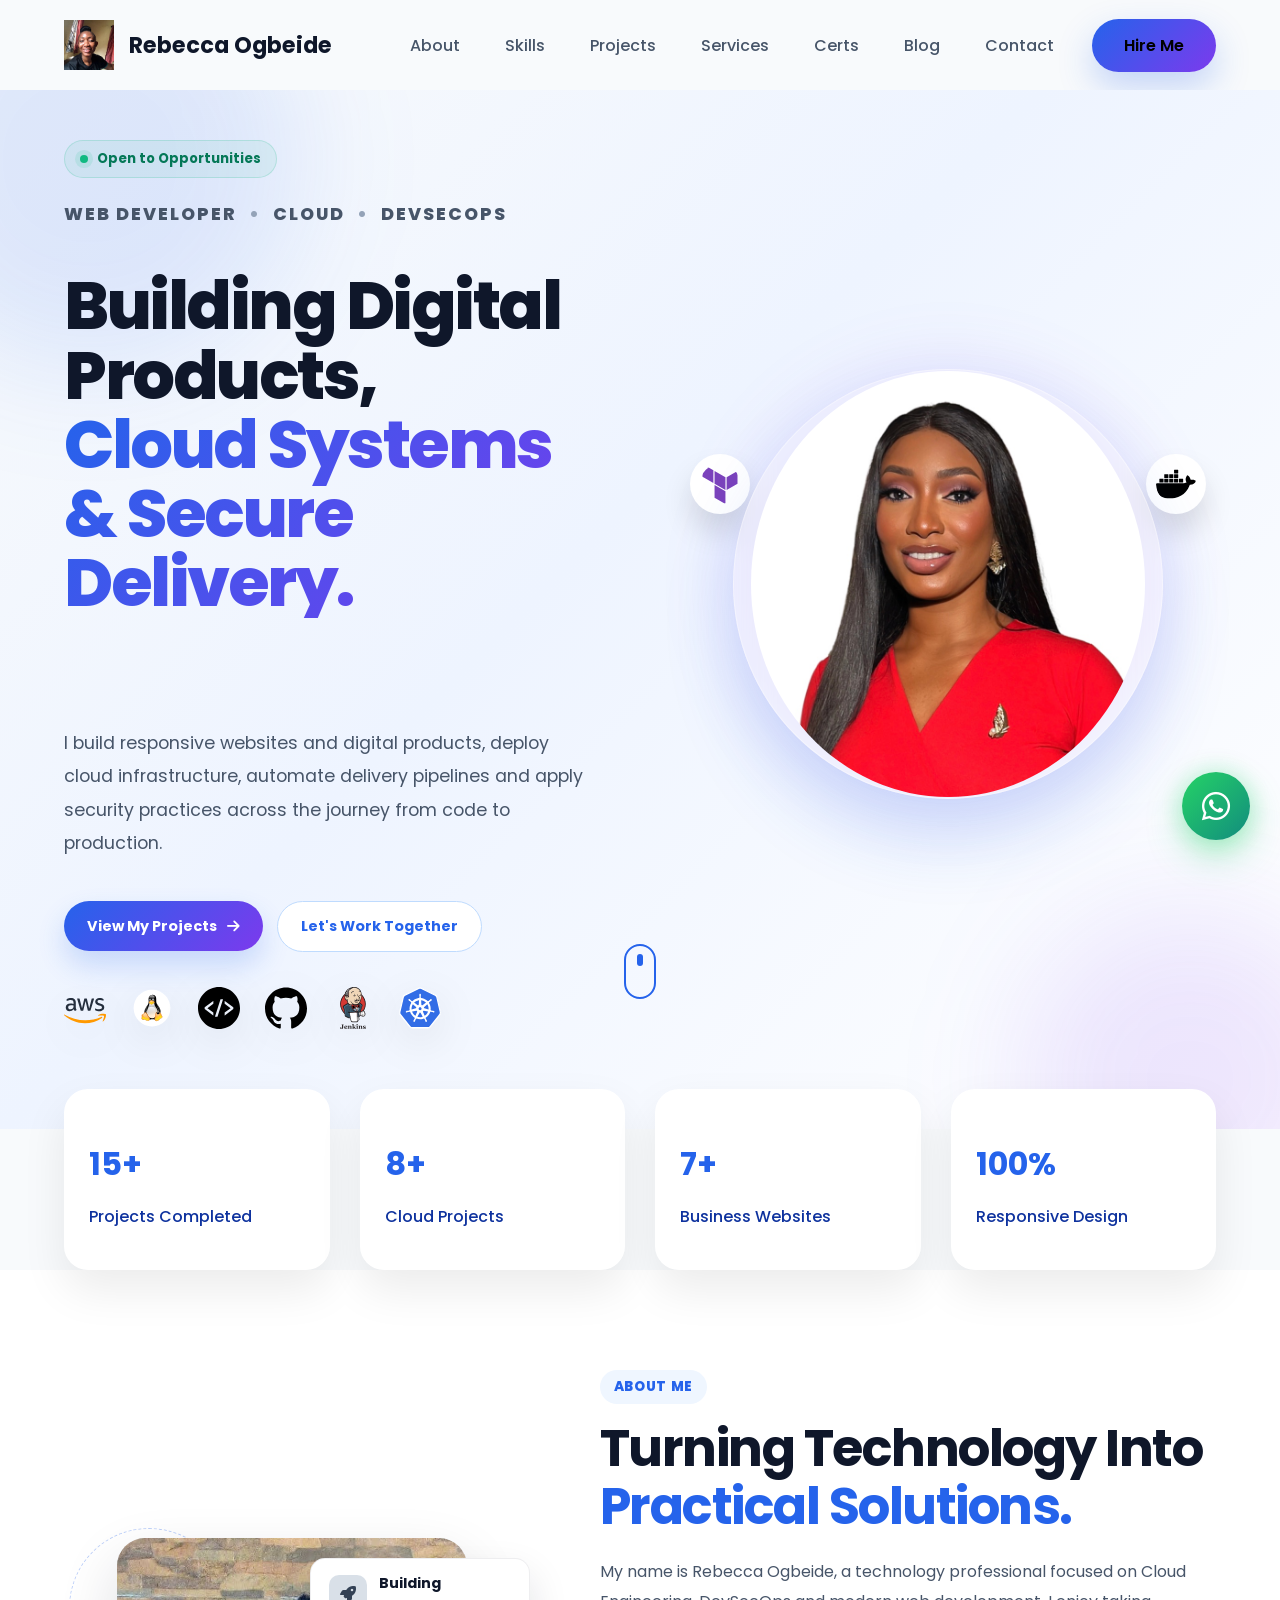
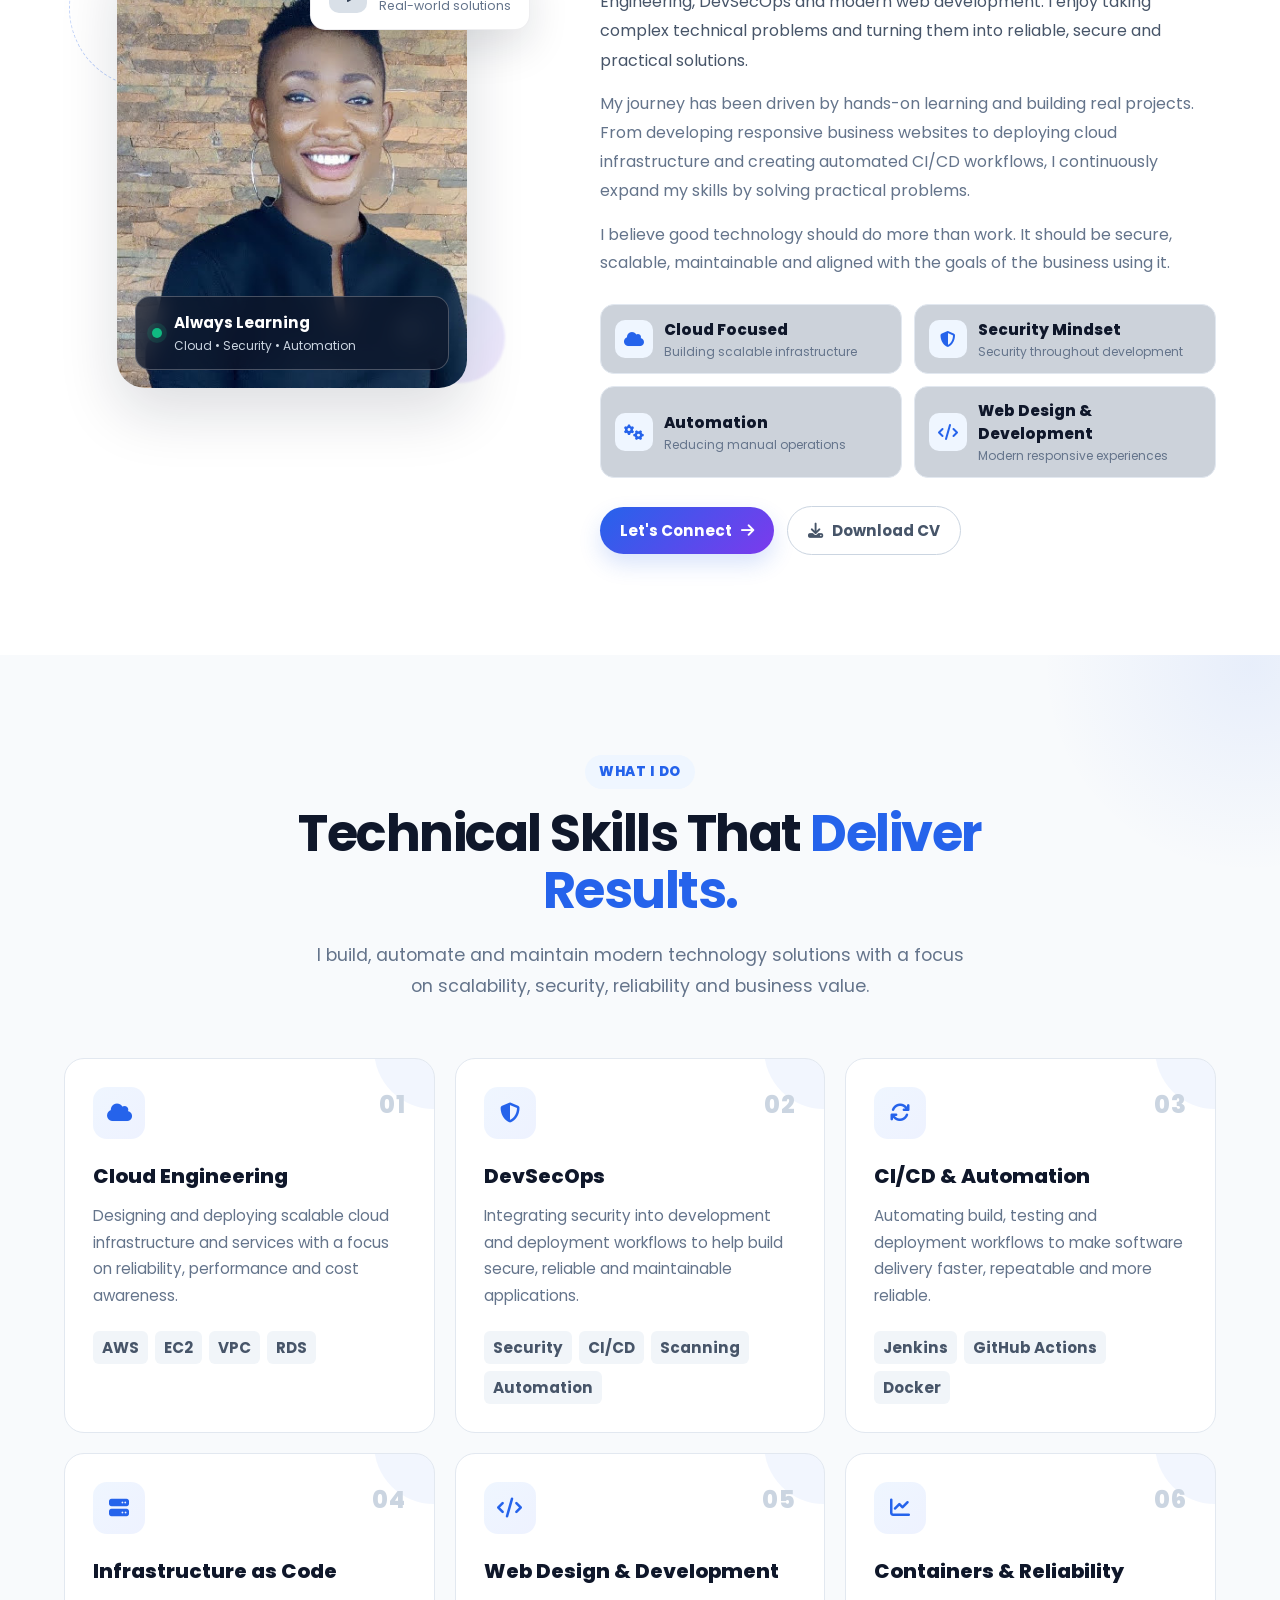
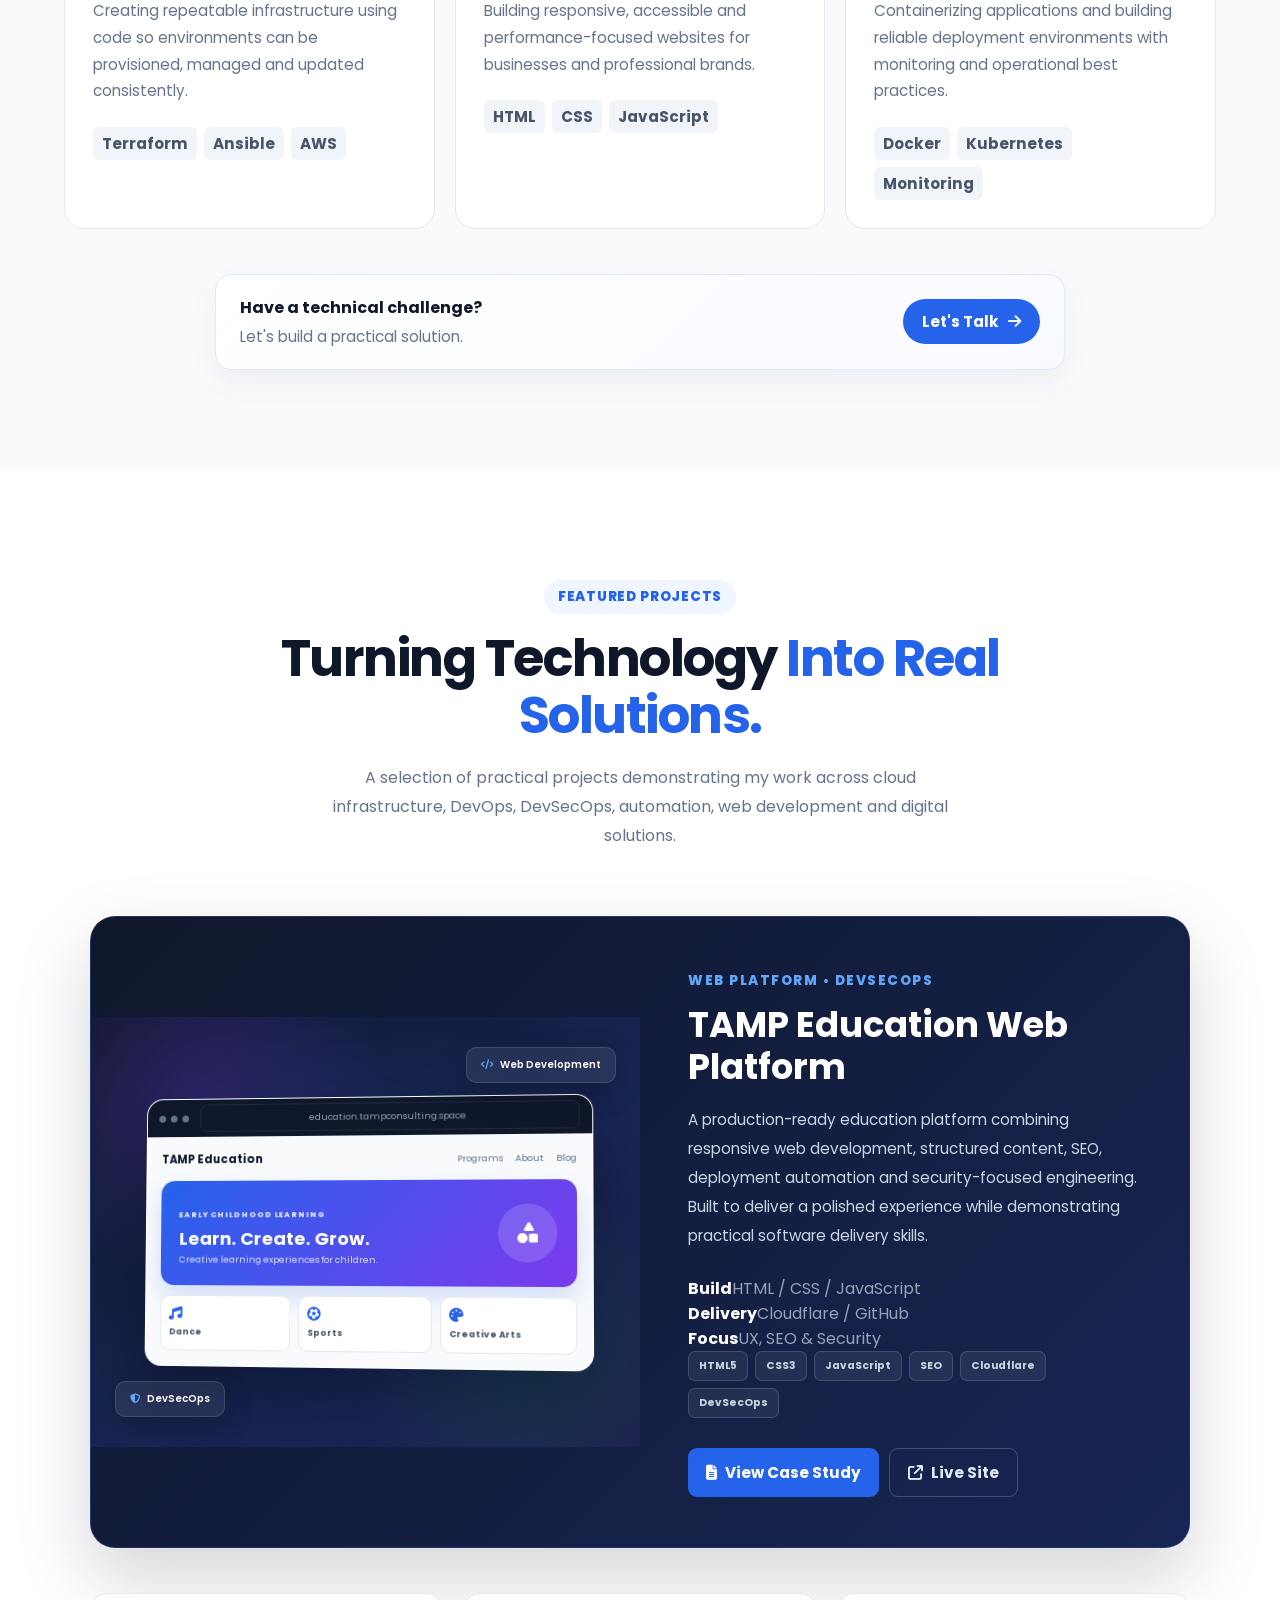
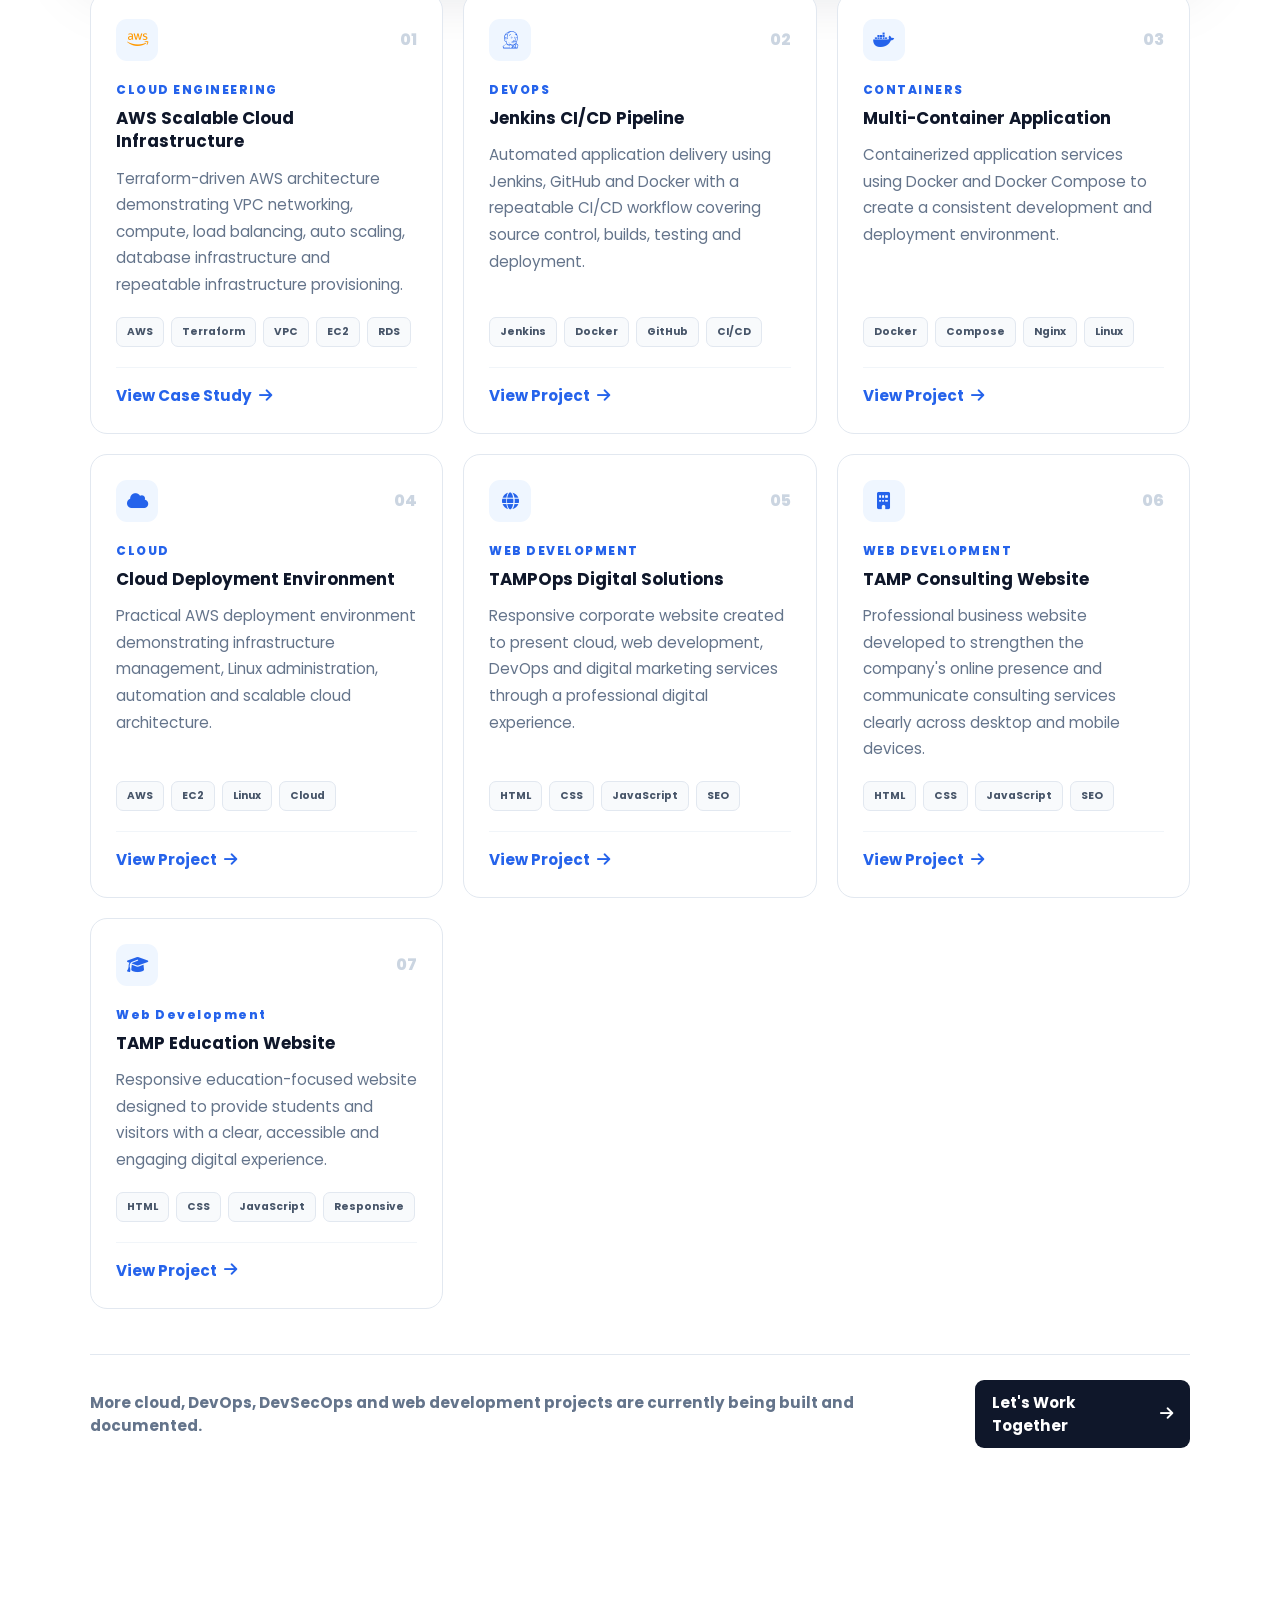
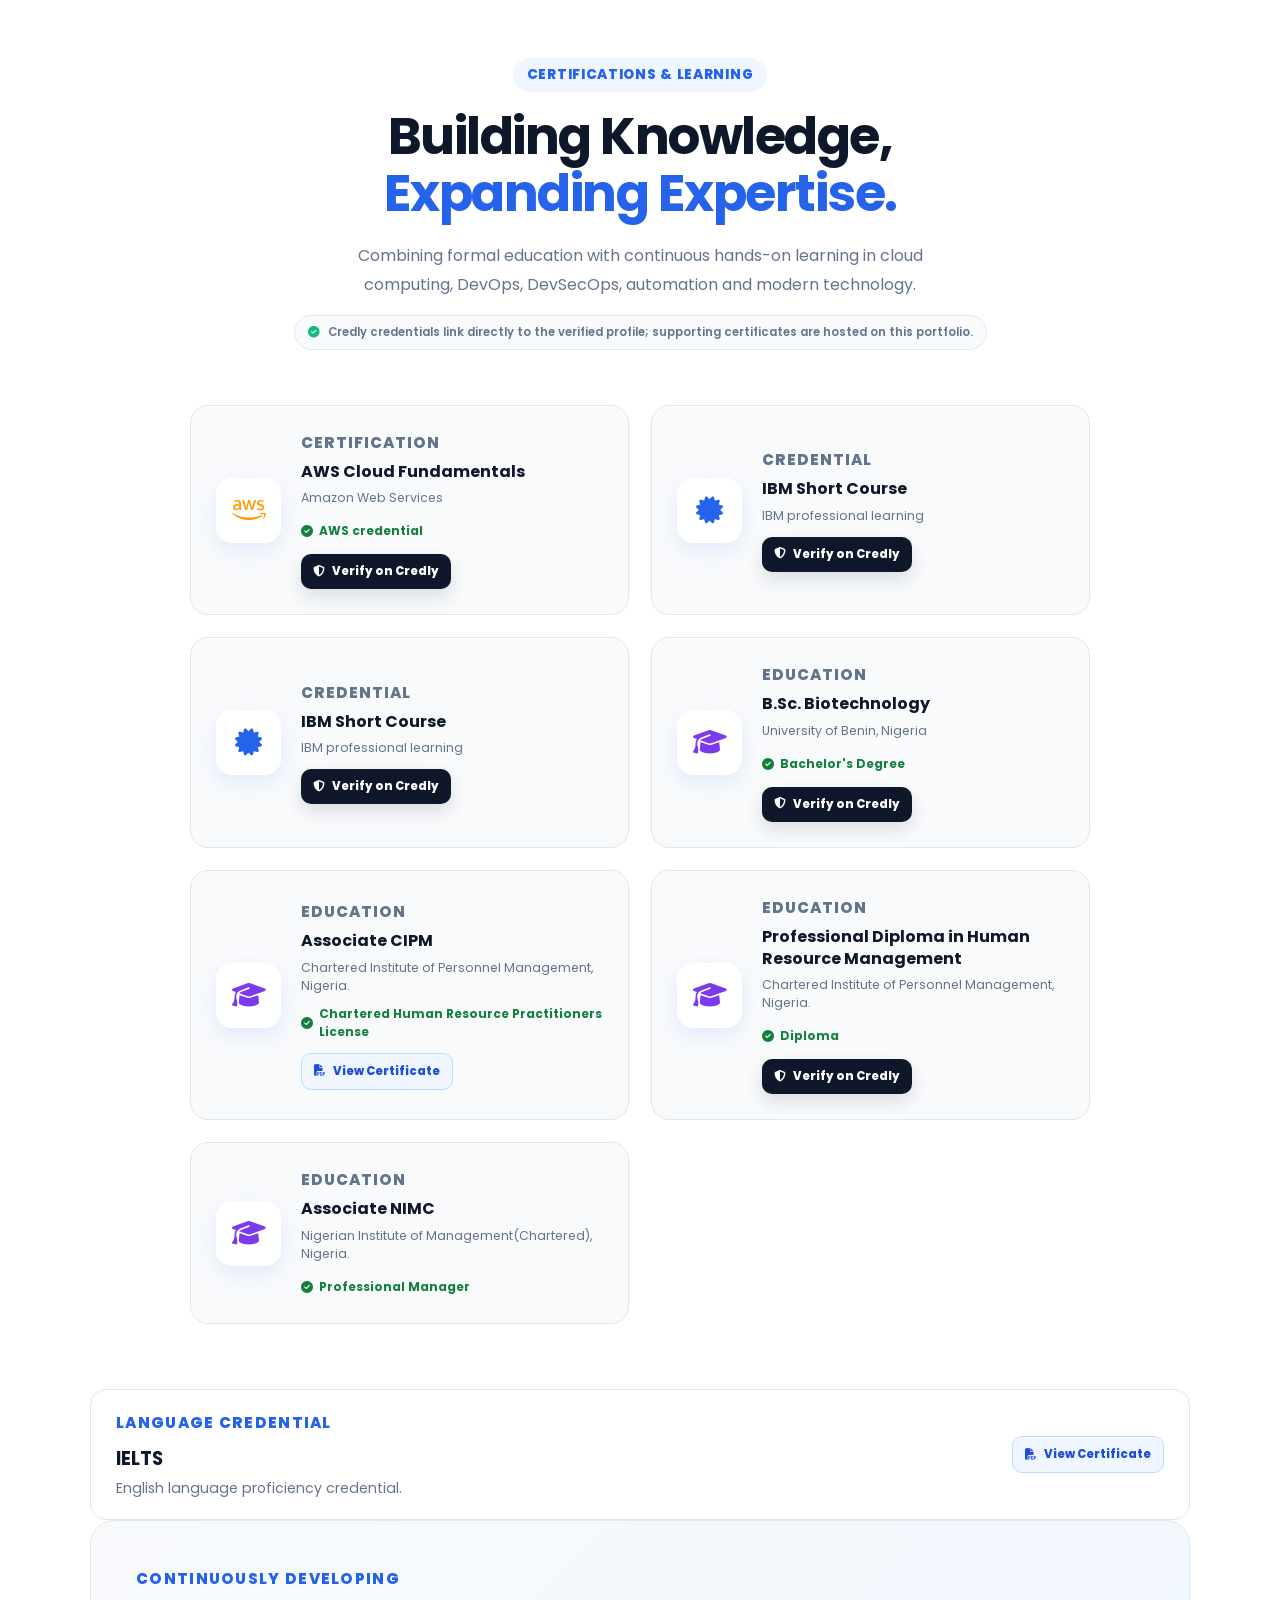
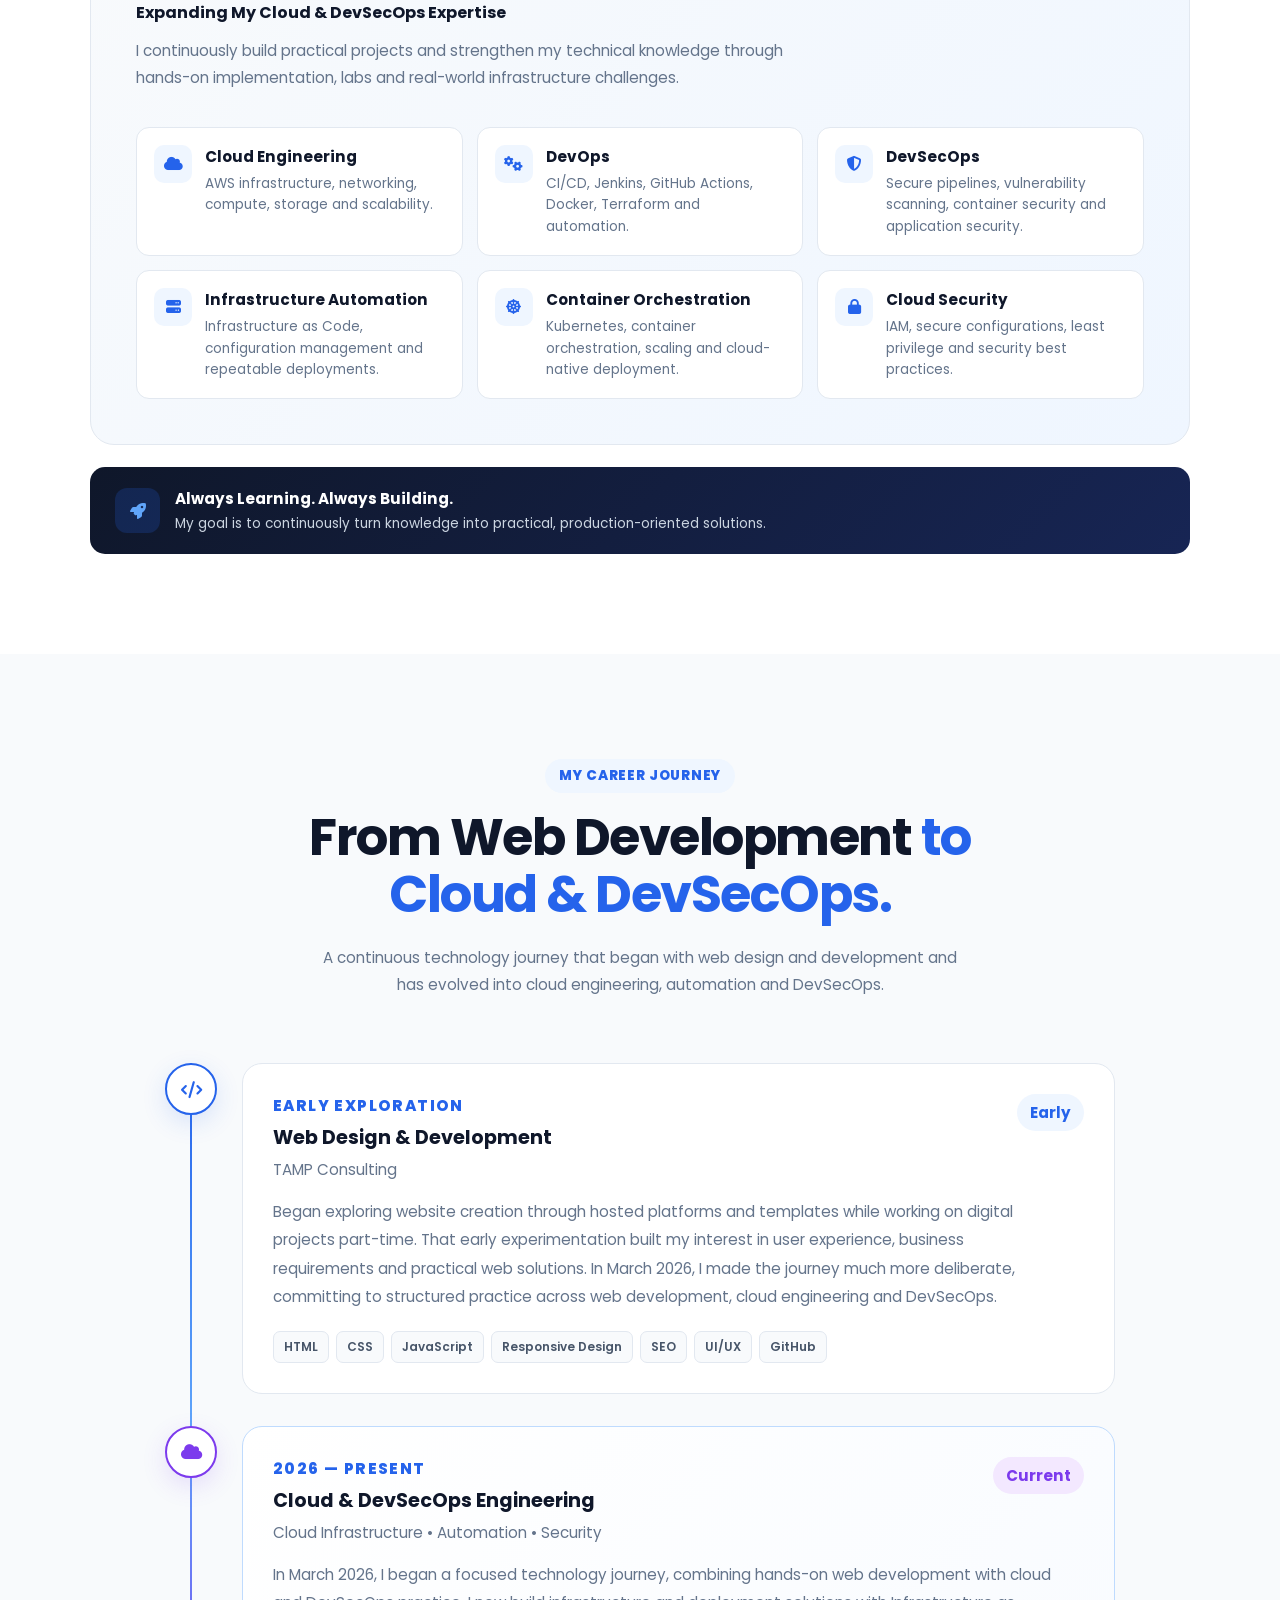
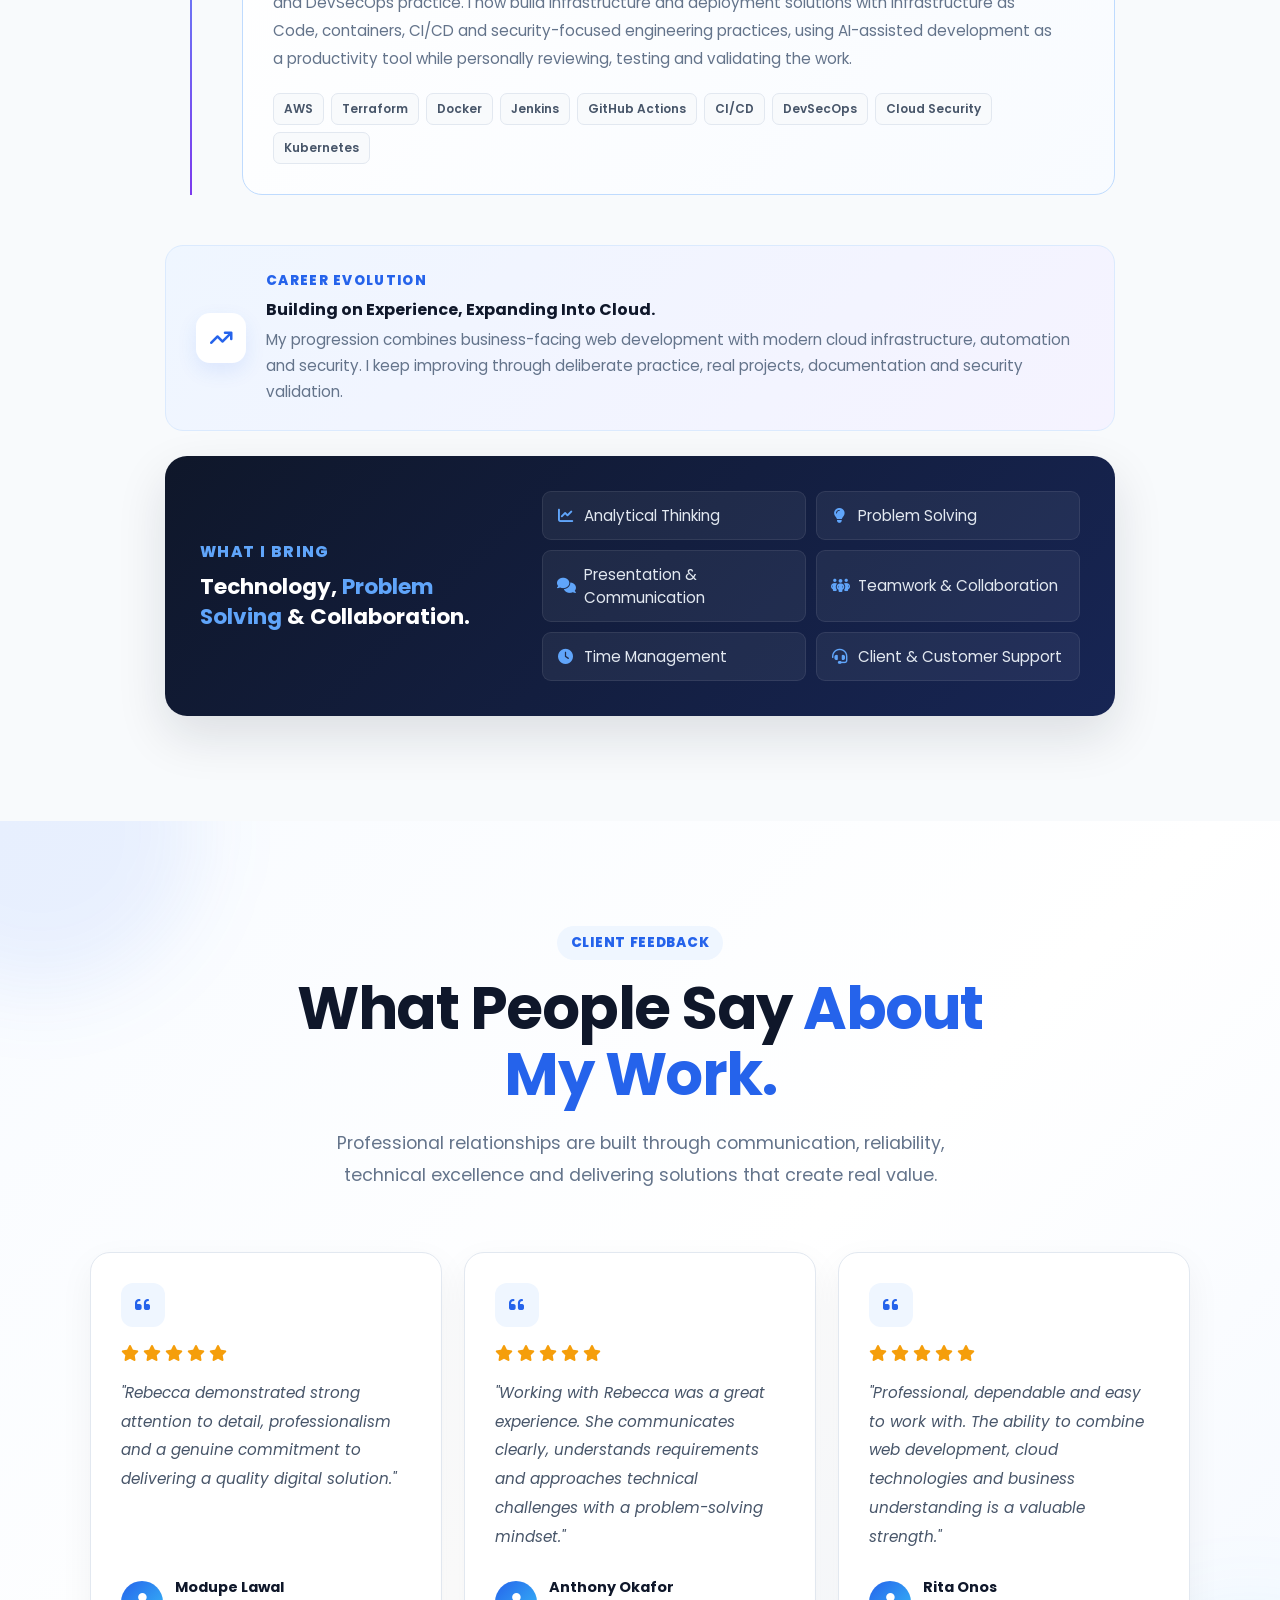
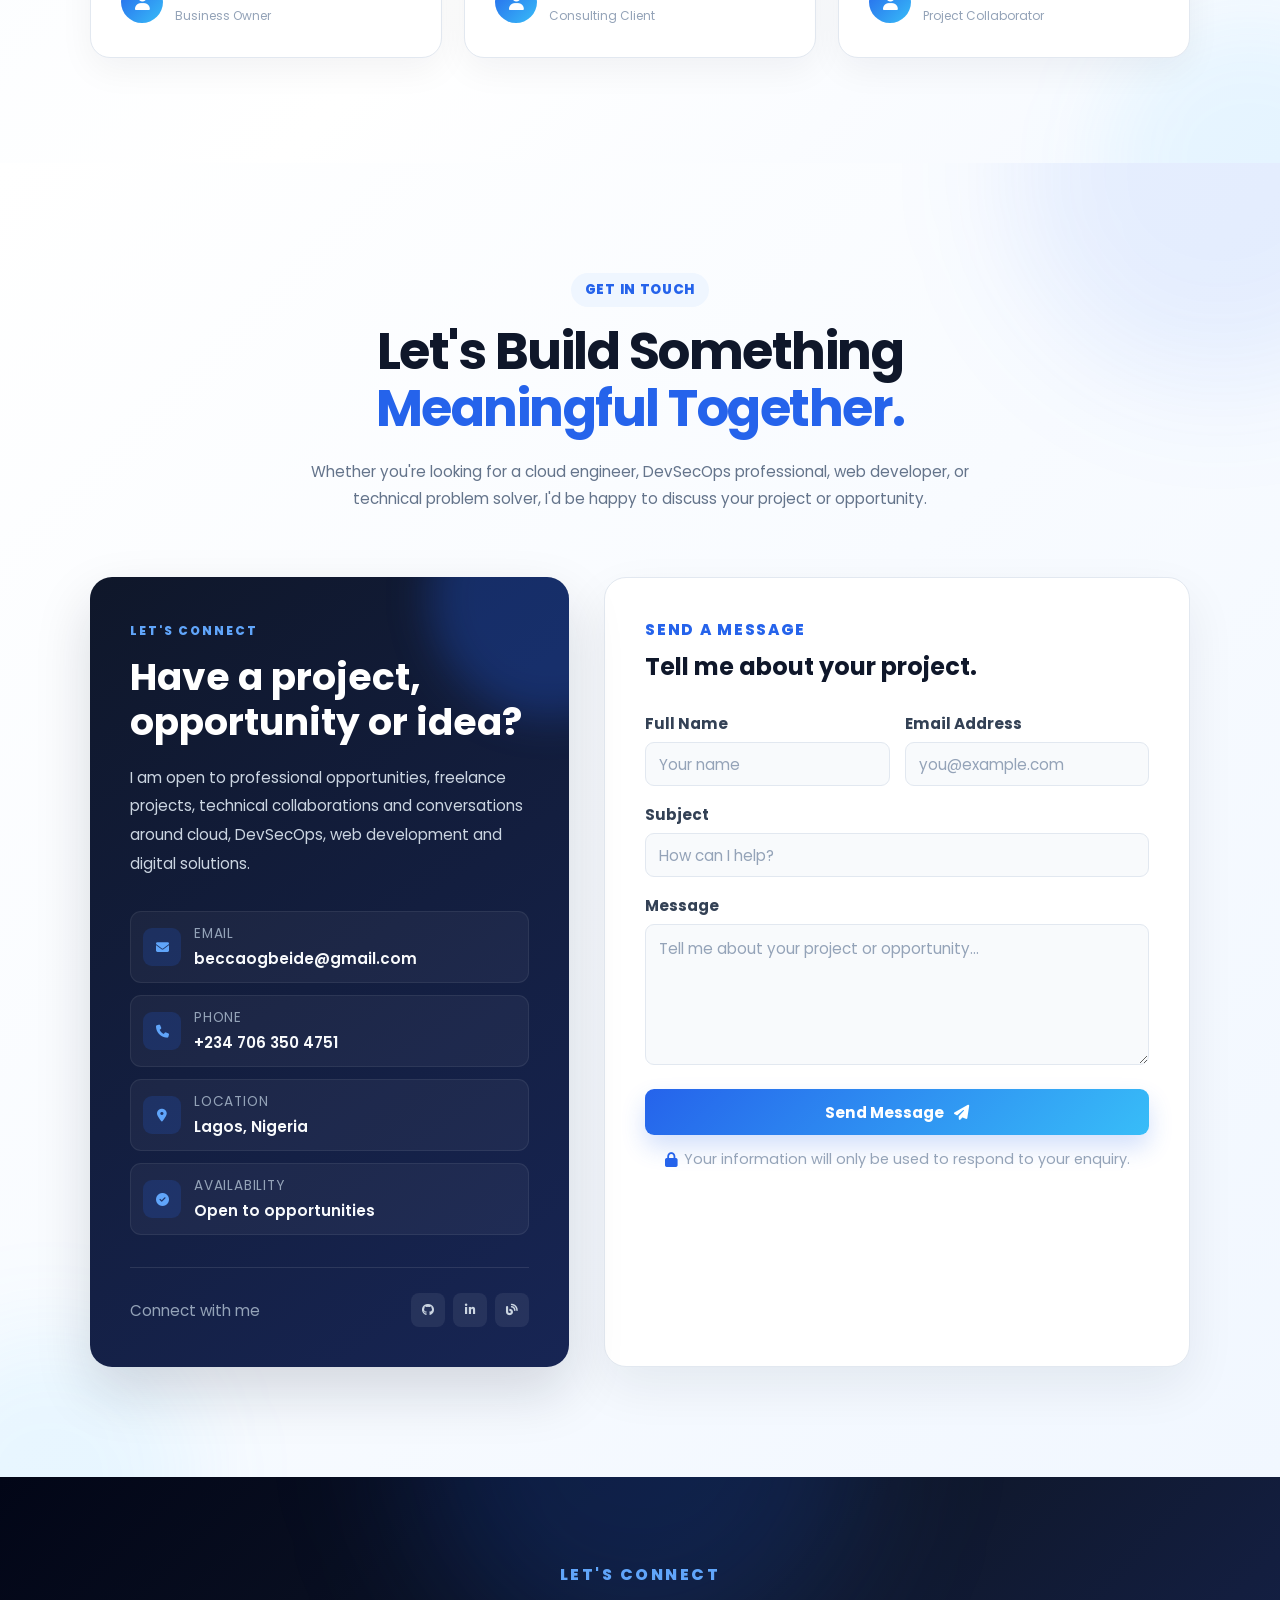
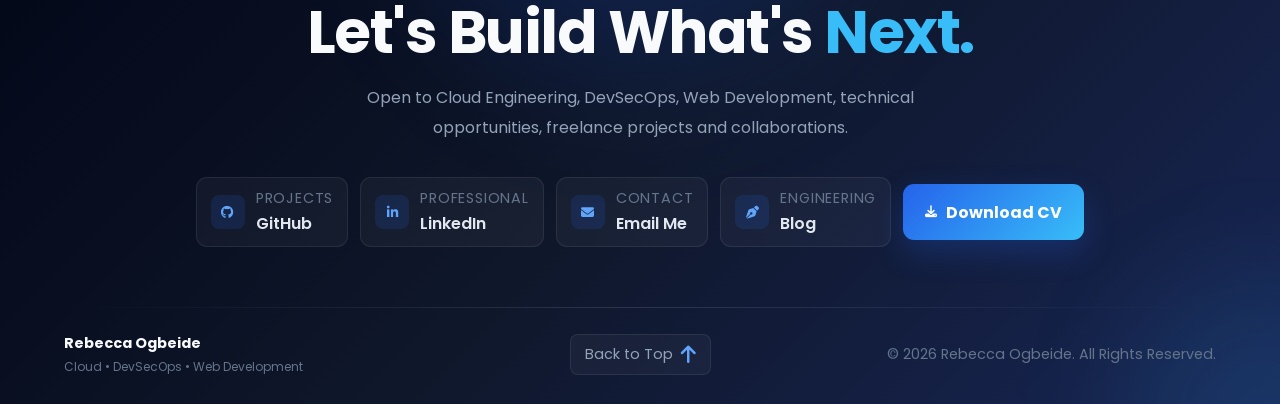
==== commit 74d5f332: "feat: update portfolio with projects blog and certifications" ====
--- a/index.html
+++ b/index.html
@@ -9,16 +9,16 @@
 
     <meta charset="UTF-8">
     <meta name="viewport" content="width=device-width, initial-scale=1.0">
-    <title>Rebecca Ogbeide | DevSecOps • Cloud Engineering • Automation • Secure Infrastructure</title>
+    <title>Rebecca Ogbeide | Web Development • Cloud • DevSecOps</title>
 
 
       <!-- Primary SEO -->
 
     <meta name="description"
-          content="Rebecca Ogbeide is a DevSecOps and Cloud Engineer specializing in cloud infrastructure, CI/CD, automation, secure deployments, and modern web solutions.">
+          content="Rebecca Ogbeide is a web developer and cloud & DevSecOps practitioner building responsive digital products, AWS infrastructure, secure CI/CD pipelines and practical business solutions.">
 
     <meta name="keywords"
-          content="Rebecca Ogbeide, DevSecOps Engineer, Cloud Engineer, AWS, Docker, Kubernetes, Jenkins, Terraform, Ansible, CI/CD, DevOps, Cloud Computing">
+          content="Rebecca Ogbeide, web developer, frontend development, backend development, AWS, cloud engineering, DevSecOps, Docker, Kubernetes, Terraform, CI/CD, cybersecurity, responsive web design">
 
     <meta name="author" content="Rebecca Ogbeide">
 
@@ -43,10 +43,10 @@
 
     <!-- Open Graph -->
     <meta property="og:title"
-          content="Rebecca-Ogbeide">
+          content="Rebecca Ogbeide | Web Development • Cloud • DevSecOps">
 
     <meta property="og:description"
-          content="Rebecca | DevSecOps • Cloud Engineering • Automation • Secure Infrastructure.">
+          content="Rebecca Ogbeide | Web Development • Cloud • DevSecOps • Cybersecurity">
 
     <meta property="og:image"
           content="https://portfolio.tampconsulting.space/images/preview.png">
@@ -55,7 +55,7 @@
           content="website">
 
     <meta property="og:url"
-          content="https://www.portfolio.tampconsulting.space/">
+          content="https://portfolio.tampconsulting.space/">
 
     <meta property="og:locale"
           content="en_NG">
@@ -65,13 +65,13 @@
           content="summary_large_image">
 
     <meta name="twitter:title"
-          content="Rebecca-Ogbeide">
+          content="Rebecca Ogbeide | Web Development • Cloud • DevSecOps">
 
     <meta name="twitter:description"
-          content="DevSecOps • Cloud Engineering • Automation • Secure Infrastructure">
+          content="Web Development • Cloud Engineering • DevSecOps • Cybersecurity">
 
     <meta name="twitter:image"
-          content="images/preview.png">
+          content="https://portfolio.tampconsulting.space/images/preview.png">
 
 
     <!-- ===========================
@@ -107,7 +107,7 @@
 <link rel="stylesheet" href="css/projects.css">
 <link rel="stylesheet" href="css/footer.css">
 <link rel="stylesheet" href="css/techstack.css">
-<link rel="stylesheet" href="css/variables.css">
+<link rel="stylesheet" href="css/variable.css">
 <link rel="stylesheet" href="css/testimonials.css">
 <link rel="stylesheet" href="css/whatsapp.css">
 
@@ -123,9 +123,9 @@
 
     "url": "https://yourdomain.com/",
 
-    "jobTitle": "Cloud & DevSecOps Engineer",
-
-    "description": "Cloud and DevSecOps Engineer specializing in AWS, cloud infrastructure, automation, CI/CD, security and modern web development.",
+    "jobTitle": "Web Developer & Cloud/DevSecOps Practitioner",
+
+    "description": "Web developer and cloud/DevSecOps practitioner specializing in modern web solutions, AWS infrastructure, automation, CI/CD and security-focused delivery.",
 
     "address": {
         "@type": "PostalAddress",
@@ -187,7 +187,9 @@
 
                 <li><a href="#services">Services</a></li>
 
-                <li><a href="#certifications">Certifications</a></li>
+                <li><a href="#certifications">Certs</a></li>
+
+                <li><a href="blog.html">Blog</a></li>
 
                 <li><a href="#contact">Contact</a></li>
 
@@ -243,19 +245,19 @@
 
          <p class="hero-role">
 
-                CLOUD ENGINEER
+                WEB DEVELOPER
+                <span>•</span>
+                CLOUD
                 <span>•</span>
                 DEVSECOPS
-                <span>•</span>
-                WEB DEVELOPER
 
             </p>
 
 
        <h1>
 
-                Building Secure,
-                <span>Scalable Digital Solutions.</span>
+                Building Digital Products,
+                <span>Cloud Systems & Secure Delivery.</span>
 
             </h1>
 
@@ -267,11 +269,9 @@
 
         <p>
 
-            I design and deploy cloud infrastructure,
-            build high-performance websites,
-            automate deployment pipelines,
-            and help businesses scale securely, efficiently and confidently using
-            modern cloud technologies.
+            I build responsive websites and digital products, deploy cloud infrastructure,
+            automate delivery pipelines and apply security practices across the journey
+            from code to production.
 
         </p>
 
@@ -999,16 +999,15 @@
     </div>
 
 </section>
-
 <!-- ==========================================
-        PART 9 — FEATURED PROJECTS
+     PART 9 — FEATURED PROJECTS
 ========================================== -->
 
 <section class="projects" id="projects">
 
     <div class="container">
 
-        <!-- Section Header -->
+        <!-- SECTION HEADER -->
 
         <div class="section-header projects-header">
 
@@ -1022,8 +1021,8 @@
             </h2>
 
             <p>
-                A selection of projects demonstrating my experience
-                across cloud infrastructure, DevSecOps, automation,
+                A selection of practical projects demonstrating my work
+                across cloud infrastructure, DevOps, DevSecOps, automation,
                 web development and digital solutions.
             </p>
 
@@ -1031,178 +1030,99 @@
 
 
         <!-- ==========================================
-                FEATURED PROJECT
+             FEATURED WEB PROJECT
         =========================================== -->
 
-        <article class="featured-project">
-
-            <!-- Project Visual -->
-
-            <div class="featured-project-image">
-
+        <article class="featured-project featured-web-project">
+
+            <div class="featured-project-image web-app-visual">
                 <div class="project-glow"></div>
 
-                <div class="project-screen">
-
-                    <div class="screen-header">
-
-                        <span></span>
-                        <span></span>
-                        <span></span>
-
-                    </div>
-
-                    <div class="screen-content">
-
-                        <div class="terminal-line">
-                            <span>$</span>
-                            terraform init
+                <div class="app-browser">
+                    <div class="browser-bar">
+                        <div class="browser-dots"><span></span><span></span><span></span></div>
+                        <div class="browser-url">education.tampconsulting.space</div>
+                    </div>
+
+                    <div class="app-body">
+                        <div class="app-nav">
+                            <strong>TAMP Education</strong><span>Programs</span><span>About</span><span>Blog</span>
                         </div>
-
-                        <div class="terminal-line">
-                            <span>$</span>
-                            terraform plan
+                        <div class="app-hero-card">
+                            <div><small>EARLY CHILDHOOD LEARNING</small><h4>Learn. Create. Grow.</h4><p>Creative learning experiences for children.</p></div>
+                            <div class="app-orb"><i class="fas fa-shapes"></i></div>
                         </div>
-
-                        <div class="terminal-line success">
-                            <span>✓</span>
-                            Infrastructure validated
+                        <div class="app-mini-grid">
+                            <div><i class="fas fa-music"></i><span>Dance</span></div>
+                            <div><i class="fas fa-futbol"></i><span>Sports</span></div>
+                            <div><i class="fas fa-palette"></i><span>Creative Arts</span></div>
                         </div>
-
-                        <div class="terminal-line success">
-                            <span>✓</span>
-                            AWS infrastructure deployed
-                        </div>
-
-                    </div>
-
-                </div>
-
-
-                <!-- Floating Technology Cards -->
-
-                <div class="floating-tech tech-aws">
-
-                    <i class="fab fa-aws"></i>
-
-                    <span>AWS</span>
-
-                </div>
-
-
-                <div class="floating-tech tech-terraform">
-
-                    <i class="fas fa-layer-group"></i>
-
-                    <span>Terraform</span>
-
-                </div>
-
+                    </div>
+                </div>
+
+                <div class="floating-tech tech-web"><i class="fas fa-code"></i><span>Web Development</span></div>
+                <div class="floating-tech tech-secure"><i class="fas fa-shield-halved"></i><span>DevSecOps</span></div>
             </div>
 
-
-            <!-- Project Information -->
-
             <div class="featured-project-content">
-
-                <span class="project-category">
-                    CLOUD INFRASTRUCTURE
-                </span>
-
-                <h3>
-                    AWS Scalable Cloud Infrastructure
-                </h3>
-
+                <span class="project-category">WEB PLATFORM • DEVSECOPS</span>
+                <h3>TAMP Education Web Platform</h3>
                 <p>
-
-                    Designed and provisioned a scalable AWS
-                    infrastructure using Terraform. The project
-                    demonstrates infrastructure as code, cloud
-                    networking, load balancing, auto scaling and
-                    database infrastructure.
-
+                    A production-ready education platform combining responsive web development, structured content, SEO, deployment automation and security-focused engineering. Built to deliver a polished experience while demonstrating practical software delivery skills.
                 </p>
 
-
-                <!-- Technologies -->
-
-                <div class="project-tech">
-
-                    <span>AWS</span>
-
-                    <span>Terraform</span>
-
-                    <span>VPC</span>
-
-                    <span>EC2</span>
-
-                    <span>ALB</span>
-
-                    <span>Auto Scaling</span>
-
-                    <span>RDS</span>
-
-                </div>
-
-
-                <!-- Actions -->
+                <div class="project-highlights">
+                    <div class="project-highlight"><strong>Build</strong><span>HTML / CSS / JavaScript</span></div>
+                    <div class="project-highlight"><strong>Delivery</strong><span>Cloudflare / GitHub</span></div>
+                    <div class="project-highlight"><strong>Focus</strong><span>UX, SEO & Security</span></div>
+                </div>
+
+                <div class="project-tech"><span>HTML5</span><span>CSS3</span><span>JavaScript</span><span>SEO</span><span>Cloudflare</span><span>DevSecOps</span></div>
 
                 <div class="project-actions">
-
-                    <a
-                        href="https://github.com/jaybecca"
-                        class="project-btn primary-project-btn"
-                        target="_blank"
-                        rel="noopener">
-
-                        <i class="fab fa-github"></i>
-
-                        GitHub
-
-                    </a>
-
-                    <a
-                        href="https://github.com/jaybecca/Scalable-Web-App"
-                        class="project-btn secondary-project-btn">
-
-                        View Case Study
-
-                        <i class="fas fa-arrow-right"></i>
-
-                    </a>
-
-                </div>
-
+                    <a href="projects/tamp-education/" class="project-btn primary-project-btn"><i class="fas fa-file-lines"></i> View Case Study</a>
+                    <a href="https://education.tampconsulting.space/" class="project-btn secondary-project-btn" target="_blank" rel="noopener noreferrer"><i class="fas fa-arrow-up-right-from-square"></i> Live Site</a>
+                </div>
             </div>
 
         </article>
 
-
         <!-- ==========================================
-                PROJECT GRID
+             PROJECT GRID
         =========================================== -->
 
         <div class="projects-grid">
 
 
-            <!-- PROJECT 1 -->
+            <!-- PROJECT 01 — AWS -->
+            <article class="project-card aws-project-card">
+                <div class="project-card-top">
+                    <div class="project-icon"><i class="fab fa-aws"></i></div>
+                    <span class="project-number">01</span>
+                </div>
+                <span class="project-category">CLOUD ENGINEERING</span>
+                <h3>AWS Scalable Cloud Infrastructure</h3>
+                <p>Terraform-driven AWS architecture demonstrating VPC networking, compute, load balancing, auto scaling, database infrastructure and repeatable infrastructure provisioning.</p>
+                <div class="project-tech"><span>AWS</span><span>Terraform</span><span>VPC</span><span>EC2</span><span>RDS</span></div>
+                <div class="project-card-link"><a href="projects/aws-scalable-infrastructure/">View Case Study <i class="fas fa-arrow-right"></i></a></div>
+            </article>
+
+
+            <!-- PROJECT 02 -->
 
             <article class="project-card">
 
                 <div class="project-card-top">
 
                     <div class="project-icon">
-
                         <i class="fab fa-jenkins"></i>
-
                     </div>
 
                     <span class="project-number">
-                        01
+                        02
                     </span>
 
                 </div>
-
 
                 <span class="project-category">
                     DEVOPS
@@ -1213,27 +1133,21 @@
                 </h3>
 
                 <p>
-                    Automated application deployment using
-                    Jenkins, GitHub and Docker with a complete
-                    CI/CD workflow.
+                    Automated application delivery using Jenkins,
+                    GitHub and Docker with a repeatable CI/CD workflow
+                    covering source control, builds, testing and deployment.
                 </p>
 
-
                 <div class="project-tech">
-
                     <span>Jenkins</span>
                     <span>Docker</span>
                     <span>GitHub</span>
                     <span>CI/CD</span>
-
-                </div>
-
+                </div>
 
                 <div class="project-card-link">
 
-                    <a href="https://github.com/terraform-cicd-pipeline"
-                       target="_blank"
-                       rel="noopener">
+                    <a href="projects/jenkins-cicd/">
 
                         View Project
 
@@ -1246,24 +1160,21 @@
             </article>
 
 
-            <!-- PROJECT 2 -->
+            <!-- PROJECT 02 -->
 
             <article class="project-card">
 
                 <div class="project-card-top">
 
                     <div class="project-icon">
-
                         <i class="fab fa-docker"></i>
-
                     </div>
 
                     <span class="project-number">
-                        02
+                        03
                     </span>
 
                 </div>
-
 
                 <span class="project-category">
                     CONTAINERS
@@ -1274,27 +1185,21 @@
                 </h3>
 
                 <p>
-                    Containerized application services using
-                    Docker and Docker Compose for consistent
-                    development and deployment.
+                    Containerized application services using Docker and
+                    Docker Compose to create a consistent development
+                    and deployment environment.
                 </p>
 
-
                 <div class="project-tech">
-
                     <span>Docker</span>
                     <span>Compose</span>
                     <span>Nginx</span>
                     <span>Linux</span>
-
-                </div>
-
+                </div>
 
                 <div class="project-card-link">
 
-                    <a href="https://github.com/jaybecca/devops-project"
-                       target="_blank"
-                       rel="noopener">
+                    <a href="projects/docker-multi-container/">
 
                         View Project
 
@@ -1307,24 +1212,21 @@
             </article>
 
 
-            <!-- PROJECT 3 -->
+            <!-- PROJECT 03 -->
 
             <article class="project-card">
 
                 <div class="project-card-top">
 
                     <div class="project-icon">
-
                         <i class="fas fa-cloud"></i>
-
                     </div>
 
                     <span class="project-number">
-                        03
+                        04
                     </span>
 
                 </div>
-
 
                 <span class="project-category">
                     CLOUD
@@ -1335,27 +1237,21 @@
                 </h3>
 
                 <p>
-                    Practical cloud deployment environment
-                    demonstrating infrastructure management,
-                    automation and scalable architecture.
+                    Practical AWS deployment environment demonstrating
+                    infrastructure management, Linux administration,
+                    automation and scalable cloud architecture.
                 </p>
 
-
                 <div class="project-tech">
-
                     <span>AWS</span>
                     <span>EC2</span>
                     <span>Linux</span>
                     <span>Cloud</span>
-
-                </div>
-
+                </div>
 
                 <div class="project-card-link">
 
-                    <a href="https://github.com/jaybecca/AWS-scalable-system"
-                       target="_blank"
-                       rel="noopener">
+                    <a href="projects/cloud-deployment/">
 
                         View Project
 
@@ -1368,59 +1264,50 @@
             </article>
 
 
-            <!-- PROJECT 4 -->
+            <!-- PROJECT 04 -->
 
             <article class="project-card">
 
                 <div class="project-card-top">
 
                     <div class="project-icon">
-
                         <i class="fas fa-globe"></i>
-
                     </div>
 
                     <span class="project-number">
-                        04
+                        05
                     </span>
 
                 </div>
-
 
                 <span class="project-category">
                     WEB DEVELOPMENT
                 </span>
 
                 <h3>
-                    TradCloud Website
+                    TAMPOps Digital Solutions
                 </h3>
 
                 <p>
-                    Responsive corporate website designed and
-                    developed to present cloud, web development,
-                    DevOps and digital marketing services.
+                    Responsive corporate website created to present
+                    cloud, web development, DevOps and digital marketing
+                    services through a professional digital experience.
                 </p>
 
-
                 <div class="project-tech">
-
                     <span>HTML</span>
                     <span>CSS</span>
                     <span>JavaScript</span>
                     <span>SEO</span>
-
-                </div>
-
+                </div>
 
                 <div class="project-card-link">
 
-                    <a href="https://tradcloud.tampconsulting.space"
-                       target="_blank"
-                       rel="noopener">
-
-                        Live Website
-
-                        <i class="fas fa-arrow-up-right-from-square"></i>
+                    <a href="projects/tampops/">
+
+                        View Project
+
+                        <i class="fas fa-arrow-right"></i>
 
                     </a>
 
@@ -1429,24 +1316,21 @@
             </article>
 
 
-            <!-- PROJECT 5 -->
+            <!-- PROJECT 05 -->
 
             <article class="project-card">
 
                 <div class="project-card-top">
 
                     <div class="project-icon">
-
                         <i class="fas fa-building"></i>
-
                     </div>
 
                     <span class="project-number">
-                        05
+                        06
                     </span>
 
                 </div>
-
 
                 <span class="project-category">
                     WEB DEVELOPMENT
@@ -1457,31 +1341,25 @@
                 </h3>
 
                 <p>
-                    Professional business website developed to
-                    strengthen online presence and communicate
-                    consulting services effectively.
+                    Professional business website developed to strengthen
+                    the company's online presence and communicate consulting
+                    services clearly across desktop and mobile devices.
                 </p>
 
-
                 <div class="project-tech">
-
                     <span>HTML</span>
                     <span>CSS</span>
                     <span>JavaScript</span>
                     <span>SEO</span>
-
-                </div>
-
+                </div>
 
                 <div class="project-card-link">
 
-                    <a href="https://tampconsulting.space"
-                       target="_blank"
-                       rel="noopener">
-
-                        Live Website
-
-                        <i class="fas fa-arrow-up-right-from-square"></i>
+                    <a href="projects/tamp-consulting/">
+
+                        View Project
+
+                        <i class="fas fa-arrow-right"></i>
 
                     </a>
 
@@ -1490,27 +1368,24 @@
             </article>
 
 
-            <!-- PROJECT 6 -->
+            <!-- PROJECT 06 -->
 
             <article class="project-card">
 
                 <div class="project-card-top">
 
                     <div class="project-icon">
-
                         <i class="fas fa-graduation-cap"></i>
-
                     </div>
 
                     <span class="project-number">
-                        06
+                        07
                     </span>
 
                 </div>
 
-
                 <span class="project-category">
-                    EDUCATION
+                    Web Development
                 </span>
 
                 <h3>
@@ -1518,31 +1393,25 @@
                 </h3>
 
                 <p>
-                    Responsive education-focused website designed
-                    to provide an engaging digital experience for
-                    students and visitors.
+                    Responsive education-focused website designed to
+                    provide students and visitors with a clear,
+                    accessible and engaging digital experience.
                 </p>
 
-
                 <div class="project-tech">
-
                     <span>HTML</span>
                     <span>CSS</span>
                     <span>JavaScript</span>
                     <span>Responsive</span>
-
-                </div>
-
+                </div>
 
                 <div class="project-card-link">
 
-                    <a href="https://education.tampconsulting.space"
-                       target="_blank"
-                       rel="noopener">
-
-                        Live Website
-
-                        <i class="fas fa-arrow-up-right-from-square"></i>
+                    <a href="projects/tamp-education/">
+
+                        View Project
+
+                        <i class="fas fa-arrow-right"></i>
 
                     </a>
 
@@ -1553,15 +1422,13 @@
         </div>
 
 
-        <!-- ==========================================
-                PROJECT FOOTER
-        =========================================== -->
+        <!-- PROJECT FOOTER -->
 
         <div class="projects-footer">
 
             <p>
-                More projects and DevSecOps implementations
-                are currently in development.
+                More cloud, DevOps, DevSecOps and web development
+                projects are currently being built and documented.
             </p>
 
             <a
@@ -1614,6 +1481,8 @@
 
             </p>
 
+            <div class="credential-note"><i class="fas fa-circle-check"></i> Credly credentials link directly to the verified profile; supporting certificates are hosted on this portfolio.</div>
+
         </div>
 
 
@@ -1641,7 +1510,7 @@
                     </span>
 
                     <h3>
-                        AWS Certified Cloud Practitioner
+                        AWS Cloud Fundamentals
                     </h3>
 
                     <p>
@@ -1652,12 +1521,42 @@
 
                         <i class="fas fa-circle-check"></i>
 
-                        Certified
-
-                    </div>
-
-                </div>
-
+                        AWS credential
+
+                    </div>
+
+                <div class="qualification-actions">
+                        <a href="https://www.credly.com/users/edeghogho-ogbeide" target="_blank" rel="noopener noreferrer" class="cert-btn cert-btn-primary"><i class="fas fa-shield-halved"></i> Verify on Credly</a>
+                    </div>
+
+                    </div>
+
+            </article>
+
+
+            <!-- IBM CREDENTIALS -->
+            <article class="qualification-card ibm-cert">
+                <div class="qualification-icon"><i class="fas fa-certificate"></i></div>
+                <div class="qualification-content">
+                    <span class="qualification-type">CREDENTIAL</span>
+                    <h3>IBM Short Course</h3>
+                    <p>IBM professional learning</p>
+                    <div class="qualification-actions">
+                        <a href="https://www.credly.com/users/edeghogho-ogbeide" target="_blank" rel="noopener noreferrer" class="cert-btn cert-btn-primary"><i class="fas fa-shield-halved"></i> Verify on Credly</a>
+                    </div>
+                </div>
+            </article>
+
+            <article class="qualification-card ibm-cert">
+                <div class="qualification-icon"><i class="fas fa-certificate"></i></div>
+                <div class="qualification-content">
+                    <span class="qualification-type">CREDENTIAL</span>
+                    <h3>IBM Short Course</h3>
+                    <p>IBM professional learning</p>
+                    <div class="qualification-actions">
+                        <a href="https://www.credly.com/users/edeghogho-ogbeide" target="_blank" rel="noopener noreferrer" class="cert-btn cert-btn-primary"><i class="fas fa-shield-halved"></i> Verify on Credly</a>
+                    </div>
+                </div>
             </article>
 
 
@@ -1693,7 +1592,11 @@
 
                     </div>
 
-                </div>
+                <div class="qualification-actions">
+                        <a href="https://www.credly.com/users/edeghogho-ogbeide" target="_blank" rel="noopener noreferrer" class="cert-btn cert-btn-primary"><i class="fas fa-shield-halved"></i> Verify on Credly</a>
+                    </div>
+
+                    </div>
 
             </article>
 
@@ -1728,12 +1631,15 @@
 
                     </div>
 
-                </div>
+                <div class="qualification-actions">
+                        <a href="certificates/associate-cipm.pdf" target="_blank" rel="noopener noreferrer" class="cert-btn cert-btn-secondary"><i class="fas fa-file-pdf"></i> View Certificate</a>
+                    </div>
+
+                    </div>
 
             </article>
 
-
-            <article class="qualification-card degree-card">
+             <article class="qualification-card degree-card">
 
                 <div class="qualification-icon">
 
@@ -1748,6 +1654,44 @@
                     </span>
 
                     <h3>
+                       Professional Diploma in Human Resource Management
+                    </h3>
+
+                    <p>
+                        Chartered Institute of Personnel Management, Nigeria.
+                    </p>
+
+                    <div class="qualification-status">
+
+                        <i class="fas fa-circle-check"></i>
+
+                      Diploma
+                    </div>
+
+                <div class="qualification-actions">
+                        <a href="https://www.credly.com/users/edeghogho-ogbeide" target="_blank" rel="noopener noreferrer" class="cert-btn cert-btn-primary"><i class="fas fa-shield-halved"></i> Verify on Credly</a>
+                    </div>
+
+                    </div>
+
+            </article>
+
+
+            <article class="qualification-card degree-card">
+
+                <div class="qualification-icon">
+
+                    <i class="fas fa-graduation-cap"></i>
+
+                </div>
+
+                <div class="qualification-content">
+
+                    <span class="qualification-type">
+                        EDUCATION
+                    </span>
+
+                    <h3>
                         Associate NIMC
                     </h3>
 
@@ -1759,14 +1703,26 @@
 
                         <i class="fas fa-circle-check"></i>
 
-                        Chartered Management License
+                        Professional Manager
 
                     </div>
 
                 </div>
 
             </article>
+
+            
         
+        </div>
+
+
+        <div class="learning-credential">
+            <div>
+                <span class="learning-label">LANGUAGE CREDENTIAL</span>
+                <h3>IELTS</h3>
+                <p>English language proficiency credential.</p>
+            </div>
+            <a href="certificates/ielts.pdf" target="_blank" rel="noopener noreferrer" class="cert-btn cert-btn-secondary"><i class="fas fa-file-pdf"></i> View Certificate</a>
         </div>
 
 
@@ -1779,7 +1735,7 @@
             <div class="learning-intro">
 
                 <span class="learning-label">
-                    CONTINOUSLY DEVELOPING
+                    CONTINUOUSLY DEVELOPING
                 </span>
 
                 <h3>
@@ -2034,7 +1990,7 @@
 
 
             <!-- ======================================
-                    2020 — WEB DEVELOPMENT
+                    EARLY EXPLORATION — WEB DEVELOPMENT
             ======================================= -->
 
             <article class="experience-item">
@@ -2053,7 +2009,7 @@
                         <div>
 
                             <span class="experience-category">
-                                2020 — PRESENT
+                                EARLY EXPLORATION
                             </span>
 
                             <h3>
@@ -2067,7 +2023,7 @@
                         </div>
 
                         <span class="experience-period">
-                            2020
+                            Early
                         </span>
 
                     </div>
@@ -2075,12 +2031,12 @@
 
                     <p class="experience-description">
 
-                        Began my technology journey at TAMP Consulting,
-                        designing and developing responsive business
-                        websites and digital solutions. Over the years,
-                        this work developed my understanding of user
-                        experience, business requirements, digital
-                        presence and technology-driven solutions.
+                        Began exploring website creation through hosted platforms and templates
+                        while working on digital projects part-time. That early experimentation
+                        built my interest in user experience, business requirements and practical
+                        web solutions. In March 2026, I made the journey much more deliberate,
+                        committing to structured practice across web development, cloud engineering
+                        and DevSecOps.
 
                     </p>
 
@@ -2164,11 +2120,12 @@
 
                     <p class="experience-description">
 
-                        Transitioned into cloud and DevSecOps engineering
-                        in 2026, building practical infrastructure and
-                        deployment solutions using cloud platforms,
-                        Infrastructure as Code, containers, CI/CD and
-                        security-focused engineering practices.
+                        In March 2026, I began a focused technology journey, combining hands-on
+                        web development with cloud and DevSecOps practice. I now build
+                        infrastructure and deployment solutions with Infrastructure as Code,
+                        containers, CI/CD and security-focused engineering practices,
+                        using AI-assisted development as a productivity tool while personally
+                        reviewing, testing and validating the work.
 
                     </p>
 
@@ -2244,10 +2201,9 @@
                 </h3>
 
                 <p>
-                    My transition from web development to cloud and
-                    DevSecOps engineering combines years of understanding
-                    business-facing digital solutions with modern
-                    infrastructure, automation and security.
+                    My progression combines business-facing web development with modern cloud
+                    infrastructure, automation and security. I keep improving through deliberate
+                    practice, real projects, documentation and security validation.
                 </p>
 
             </div>
@@ -2767,7 +2723,15 @@
 
                             <i class="fab fa-linkedin-in"></i>
 
-                        </a>
+                       
+                        <a href="blog.html"
+                            target="_blank"
+                            rel="noopener"
+                            aria-label="Blog">
+
+                             <i class="fas fa-blog"></i>
+ 
+                         </a>
 
                     </div>
 
@@ -2806,7 +2770,7 @@
                     <input
                         type="hidden"
                         name="access_key"
-                        value="22a87617-03ce-4d26-aa04-c8238913c0cb">
+                        value="98e2eb60-d18a-49f6-839f-403759ee581d">
 
 
                     <input
@@ -3024,6 +2988,20 @@
                     </span>
 
                 </a>
+
+                <a href="blog.html" class="footer-action">
+
+                     <span class="footer-action-icon">
+                     <i class="fas fa-pen-nib"></i>
+                    </span>
+
+                    <span>
+                    <small>Engineering</small>
+                    <strong>Blog</strong>
+                    </span>
+
+                </a>
+
 
 
                 <!-- Download CV -->
@@ -3144,4 +3122,6 @@
 <script src="js/testimonials.js"></script>
 
 
-</body>+</body>
+
+</html>
--- a/css/certs.css
+++ b/css/certs.css
@@ -1494,4 +1494,29 @@
 
     }
 
-}+}
+/*==================================================
+        CERTIFICATE ACTIONS — PREMIUM
+==================================================*/
+.qualification-actions{margin-top:12px;display:flex;flex-wrap:wrap;gap:8px}
+.cert-btn{display:inline-flex;align-items:center;gap:7px;padding:9px 12px;border-radius:10px;text-decoration:none;font-size:.72rem;font-weight:800;transition:transform .25s ease,box-shadow .25s ease,background .25s ease}
+.cert-btn:hover{transform:translateY(-2px)}
+.cert-btn-primary{background:#0F172A;color:#fff;box-shadow:0 8px 18px rgba(15,23,42,.12)}
+.cert-btn-primary:hover{background:#2563EB}
+.cert-btn-secondary{background:#EFF6FF;color:#1D4ED8;border:1px solid #BFDBFE}
+.cert-btn-secondary:hover{background:#DBEAFE}
+.ibm-cert .qualification-icon{color:#2563EB}
+.learning-credential{max-width:1100px;margin:22px auto 0;padding:20px 25px;display:flex;align-items:center;justify-content:space-between;gap:20px;border:1px solid #E2E8F0;border-radius:16px;background:#fff}
+.learning-credential h3{margin:0 0 5px;color:#0F172A}
+.learning-credential p{margin:0;color:#64748B;font-size:.88rem}
+@media(max-width:650px){.learning-credential{align-items:flex-start;flex-direction:column}.cert-btn{width:100%;justify-content:center}}
+
+/*==================================================
+        PREMIUM CREDENTIAL NOTE
+==================================================*/
+.credential-note{display:inline-flex;align-items:center;gap:8px;margin-top:15px;padding:8px 13px;border:1px solid #DBEAFE;border-radius:999px;background:#F8FAFC;color:#64748B;font-size:.72rem;font-weight:600}.credential-note i{color:#10B981}
+
+/*==================================================
+        PREMIUM CREDENTIAL NOTE
+==================================================*/
+.credential-note{display:inline-flex;align-items:center;gap:8px;margin-top:15px;padding:8px 13px;border:1px solid #DBEAFE;border-radius:999px;background:#F8FAFC;color:#64748B;font-size:.72rem;font-weight:600}.credential-note i{color:#10B981}
--- a/css/projects.css
+++ b/css/projects.css
@@ -1077,4 +1077,98 @@
 
     }
 
-}+}
+/*==================================================
+        PREMIUM WEB FEATURE — VISUAL REMODEL
+   Keeps the existing palette and typography while
+   giving the featured project a stronger product feel.
+==================================================*/
+.featured-web-project{
+    border:1px solid rgba(96,165,250,.18);
+    box-shadow:0 30px 75px rgba(15,23,42,.18);
+}
+.web-app-visual{
+    min-height:430px;
+    background:
+        radial-gradient(circle at 20% 20%,rgba(124,58,237,.26),transparent 34%),
+        radial-gradient(circle at 80% 80%,rgba(16,185,129,.18),transparent 32%),
+        linear-gradient(145deg,#0F172A,#172554 58%,#1e1b4b);
+}
+.app-browser{
+    position:relative;
+    z-index:2;
+    width:82%;
+    max-width:510px;
+    border:1px solid rgba(255,255,255,.16);
+    border-radius:17px;
+    overflow:hidden;
+    background:#fff;
+    box-shadow:0 32px 70px rgba(0,0,0,.38);
+    transform:perspective(1100px) rotateY(-6deg) rotateX(2deg);
+    transition:transform .5s ease,box-shadow .5s ease;
+}
+.featured-web-project:hover .app-browser{
+    transform:perspective(1100px) rotateY(0) rotateX(0) translateY(-5px);
+    box-shadow:0 38px 80px rgba(0,0,0,.42);
+}
+.browser-bar{
+    height:38px;
+    display:flex;
+    align-items:center;
+    gap:12px;
+    padding:0 12px;
+    background:#0F172A;
+    color:#94A3B8;
+    font-size:.58rem;
+}
+.browser-dots{display:flex;gap:5px}.browser-dots span{width:7px;height:7px;border-radius:50%;background:#64748B}
+.browser-url{flex:1;padding:6px 10px;border:1px solid rgba(255,255,255,.08);border-radius:7px;text-align:center}
+.app-body{padding:15px;background:#F8FAFC}
+.app-nav{display:flex;align-items:center;gap:12px;margin-bottom:13px;color:#64748B;font-size:.58rem}
+.app-nav strong{margin-right:auto;color:#0F172A;font-size:.72rem}
+.app-hero-card{display:flex;align-items:center;justify-content:space-between;gap:12px;padding:19px;border-radius:14px;background:linear-gradient(135deg,#2563EB,#7C3AED);color:#fff;box-shadow:0 12px 24px rgba(37,99,235,.18)}
+.app-hero-card small{font-size:.47rem;letter-spacing:1px;font-weight:800;opacity:.85}
+.app-hero-card h4{margin:5px 0 4px;font-size:1.12rem;line-height:1.15}.app-hero-card p{margin:0;font-size:.56rem;opacity:.85}
+.app-orb{width:58px;height:58px;display:flex;align-items:center;justify-content:center;border-radius:50%;background:rgba(255,255,255,.15);font-size:1.25rem;flex-shrink:0}
+.app-mini-grid{display:grid;grid-template-columns:repeat(3,1fr);gap:8px;margin-top:10px}
+.app-mini-grid div{display:flex;flex-direction:column;gap:6px;padding:11px 8px;border:1px solid #E2E8F0;border-radius:10px;background:#fff;color:#475569;font-size:.55rem;font-weight:700}.app-mini-grid i{color:#2563EB;font-size:.85rem}
+.tech-web{top:30px;right:24px}.tech-secure{bottom:30px;left:24px}
+.featured-web-project .featured-project-content{padding:50px 48px}
+.featured-web-project .project-category{color:#60A5FA}
+.featured-web-project .project-tech span{border-color:rgba(255,255,255,.14);background:rgba(255,255,255,.07);color:#CBD5E1}
+.featured-web-project .project-highlight{border-color:rgba(255,255,255,.1)}
+.featured-web-project .project-highlight strong{color:#fff}.featured-web-project .project-highlight span{color:#94A3B8}
+.featured-web-project .secondary-project-btn{border-color:rgba(255,255,255,.2);color:#E2E8F0}
+.aws-project-card .project-icon{color:#FF9900}
+
+@media(max-width:950px){
+    .app-browser{width:82%}
+    .featured-web-project .featured-project-content{padding:38px 30px}
+}
+@media(max-width:650px){
+    .web-app-visual{min-height:330px}
+    .app-browser{width:84%;transform:none}
+    .featured-web-project .featured-project-content{padding:28px 22px}
+    .browser-url{font-size:.5rem}
+    .app-nav span{display:none}
+    .app-hero-card h4{font-size:.95rem}
+    .tech-web,.tech-secure{font-size:.5rem;padding:7px 9px}
+    .tech-web{top:18px;right:10px}.tech-secure{bottom:18px;left:10px}
+}
+
+/*==================================================
+        PREMIUM WEB FEATURE — VISUAL REMODEL
+==================================================*/
+.featured-web-project{border:1px solid rgba(96,165,250,.18);box-shadow:0 30px 75px rgba(15,23,42,.18)}
+.web-app-visual{min-height:430px;background:radial-gradient(circle at 20% 20%,rgba(124,58,237,.26),transparent 34%),radial-gradient(circle at 80% 80%,rgba(16,185,129,.18),transparent 32%),linear-gradient(145deg,#0F172A,#172554 58%,#1e1b4b)}
+.app-browser{position:relative;z-index:2;width:82%;max-width:510px;border:1px solid rgba(255,255,255,.16);border-radius:17px;overflow:hidden;background:#fff;box-shadow:0 32px 70px rgba(0,0,0,.38);transform:perspective(1100px) rotateY(-6deg) rotateX(2deg);transition:transform .5s ease,box-shadow .5s ease}
+.featured-web-project:hover .app-browser{transform:perspective(1100px) rotateY(0) rotateX(0) translateY(-5px);box-shadow:0 38px 80px rgba(0,0,0,.42)}
+.browser-bar{height:38px;display:flex;align-items:center;gap:12px;padding:0 12px;background:#0F172A;color:#94A3B8;font-size:.58rem}
+.browser-dots{display:flex;gap:5px}.browser-dots span{width:7px;height:7px;border-radius:50%;background:#64748B}.browser-url{flex:1;padding:6px 10px;border:1px solid rgba(255,255,255,.08);border-radius:7px;text-align:center}
+.app-body{padding:15px;background:#F8FAFC}.app-nav{display:flex;align-items:center;gap:12px;margin-bottom:13px;color:#64748B;font-size:.58rem}.app-nav strong{margin-right:auto;color:#0F172A;font-size:.72rem}
+.app-hero-card{display:flex;align-items:center;justify-content:space-between;gap:12px;padding:19px;border-radius:14px;background:linear-gradient(135deg,#2563EB,#7C3AED);color:#fff;box-shadow:0 12px 24px rgba(37,99,235,.18)}
+.app-hero-card small{font-size:.47rem;letter-spacing:1px;font-weight:800;opacity:.85}.app-hero-card h4{margin:5px 0 4px;font-size:1.12rem;line-height:1.15}.app-hero-card p{margin:0;font-size:.56rem;opacity:.85}.app-orb{width:58px;height:58px;display:flex;align-items:center;justify-content:center;border-radius:50%;background:rgba(255,255,255,.15);font-size:1.25rem;flex-shrink:0}
+.app-mini-grid{display:grid;grid-template-columns:repeat(3,1fr);gap:8px;margin-top:10px}.app-mini-grid div{display:flex;flex-direction:column;gap:6px;padding:11px 8px;border:1px solid #E2E8F0;border-radius:10px;background:#fff;color:#475569;font-size:.55rem;font-weight:700}.app-mini-grid i{color:#2563EB;font-size:.85rem}
+.tech-web{top:30px;right:24px}.tech-secure{bottom:30px;left:24px}.featured-web-project .featured-project-content{padding:50px 48px}.featured-web-project .project-category{color:#60A5FA}.featured-web-project .project-tech span{border-color:rgba(255,255,255,.14);background:rgba(255,255,255,.07);color:#CBD5E1}.featured-web-project .project-highlight{border-color:rgba(255,255,255,.1)}.featured-web-project .project-highlight strong{color:#fff}.featured-web-project .project-highlight span{color:#94A3B8}.featured-web-project .secondary-project-btn{border-color:rgba(255,255,255,.2);color:#E2E8F0}.aws-project-card .project-icon{color:#FF9900}
+@media(max-width:950px){.app-browser{width:82%}.featured-web-project .featured-project-content{padding:38px 30px}}
+@media(max-width:650px){.web-app-visual{min-height:330px}.app-browser{width:84%;transform:none}.featured-web-project .featured-project-content{padding:28px 22px}.browser-url{font-size:.5rem}.app-nav span{display:none}.app-hero-card h4{font-size:.95rem}.tech-web,.tech-secure{font-size:.5rem;padding:7px 9px}.tech-web{top:18px;right:10px}.tech-secure{bottom:18px;left:10px}}
--- a/css/variable.css
+++ b/css/variable.css
@@ -0,0 +1,25 @@
+/*=========================================
+            VARIABLES
+=========================================*/
+
+:root{
+
+    --primary:#2563EB;
+
+    --secondary:#7C3AED;
+
+    --accent:#10B981;
+
+    --dark:#0F172A;
+
+    --light:#F8FAFC;
+
+    --text:#475569;
+
+    --white:#ffffff;
+
+    --shadow:0 20px 40px rgba(37,99,235,.12);
+
+    --transition:.35s ease;
+
+}
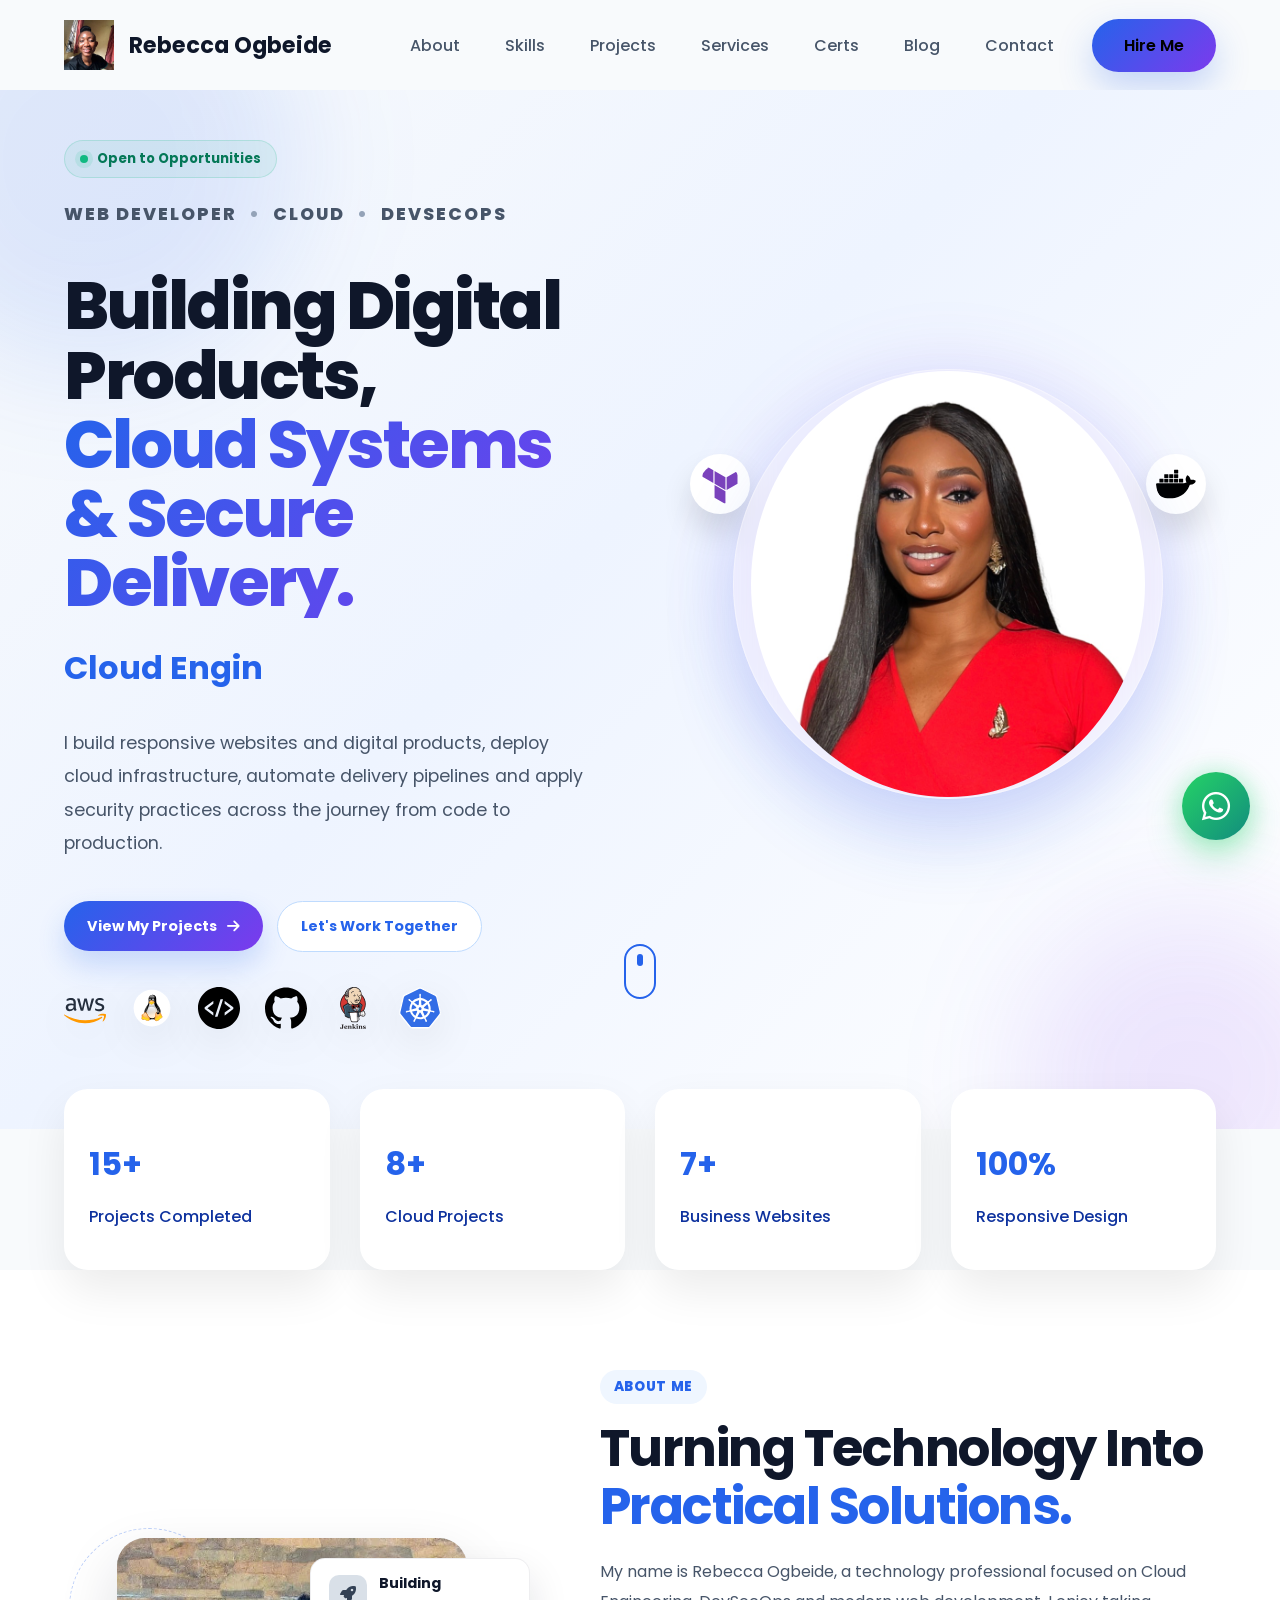
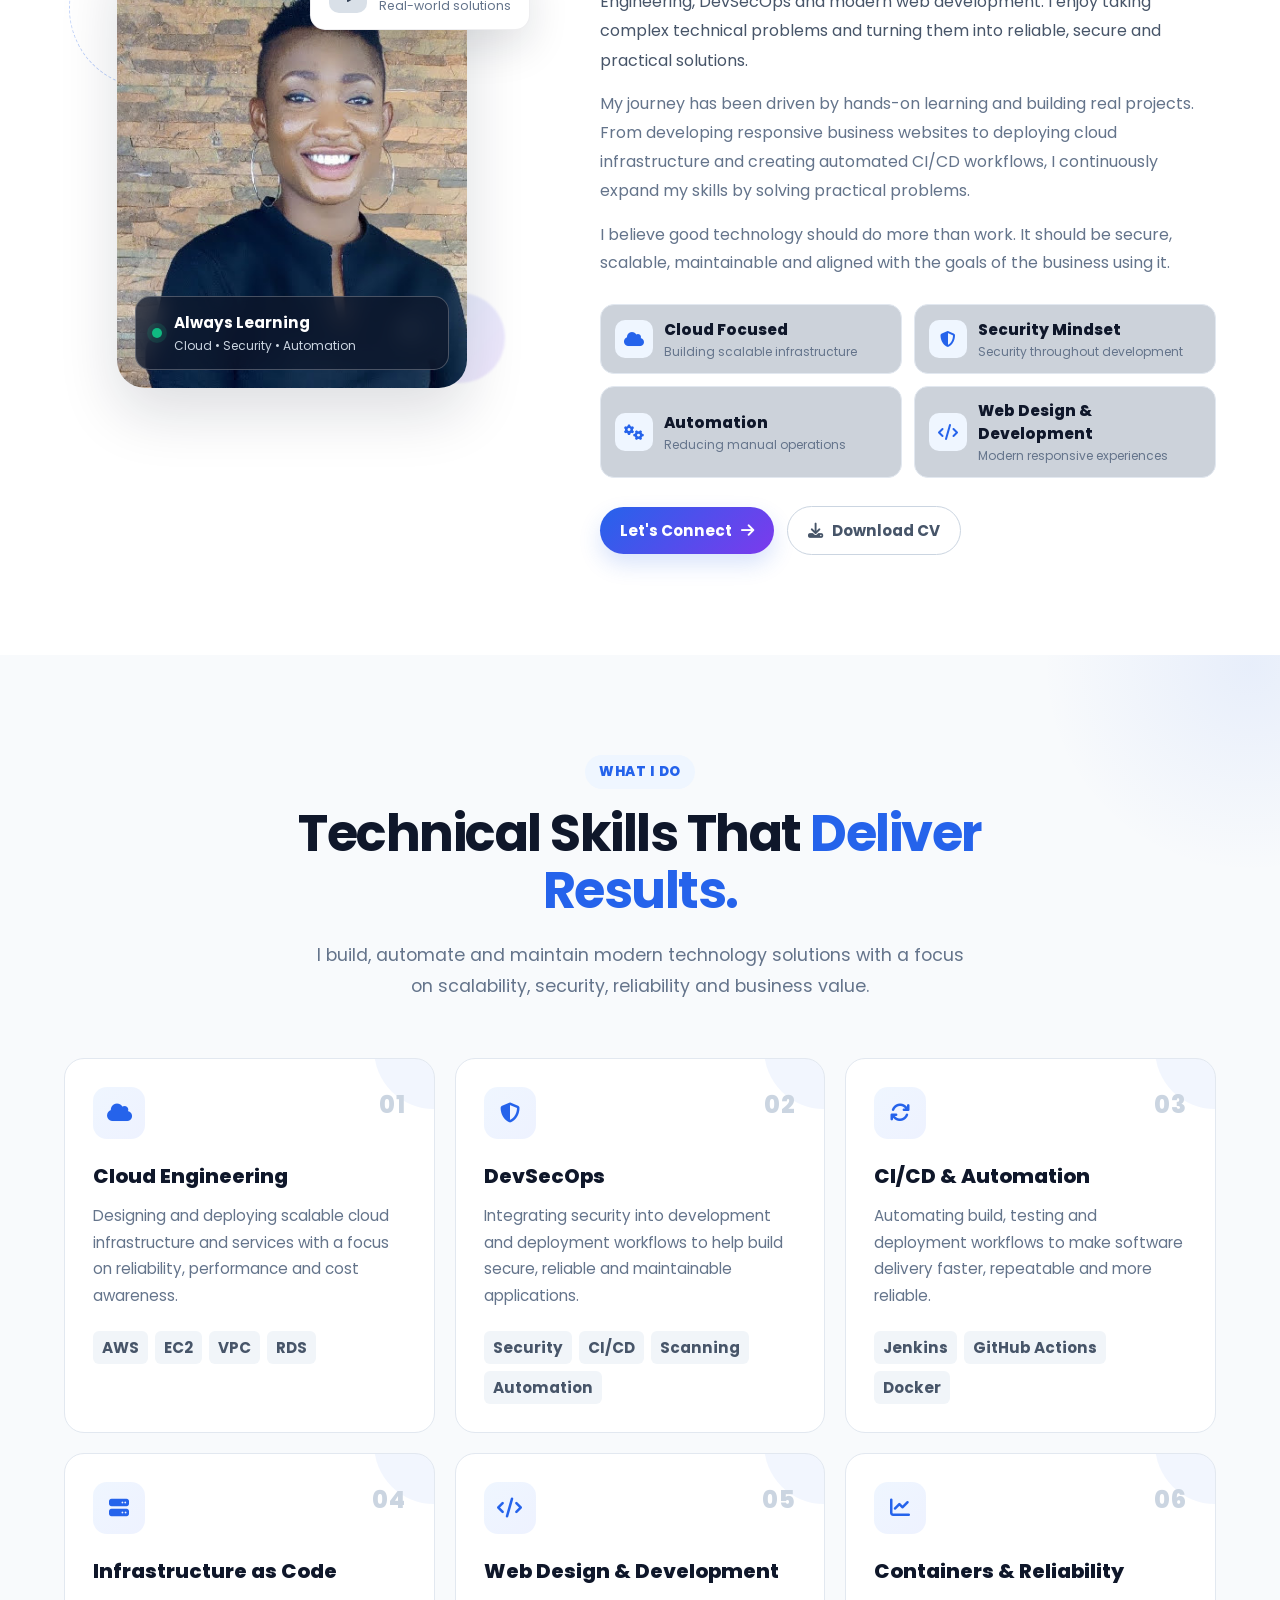
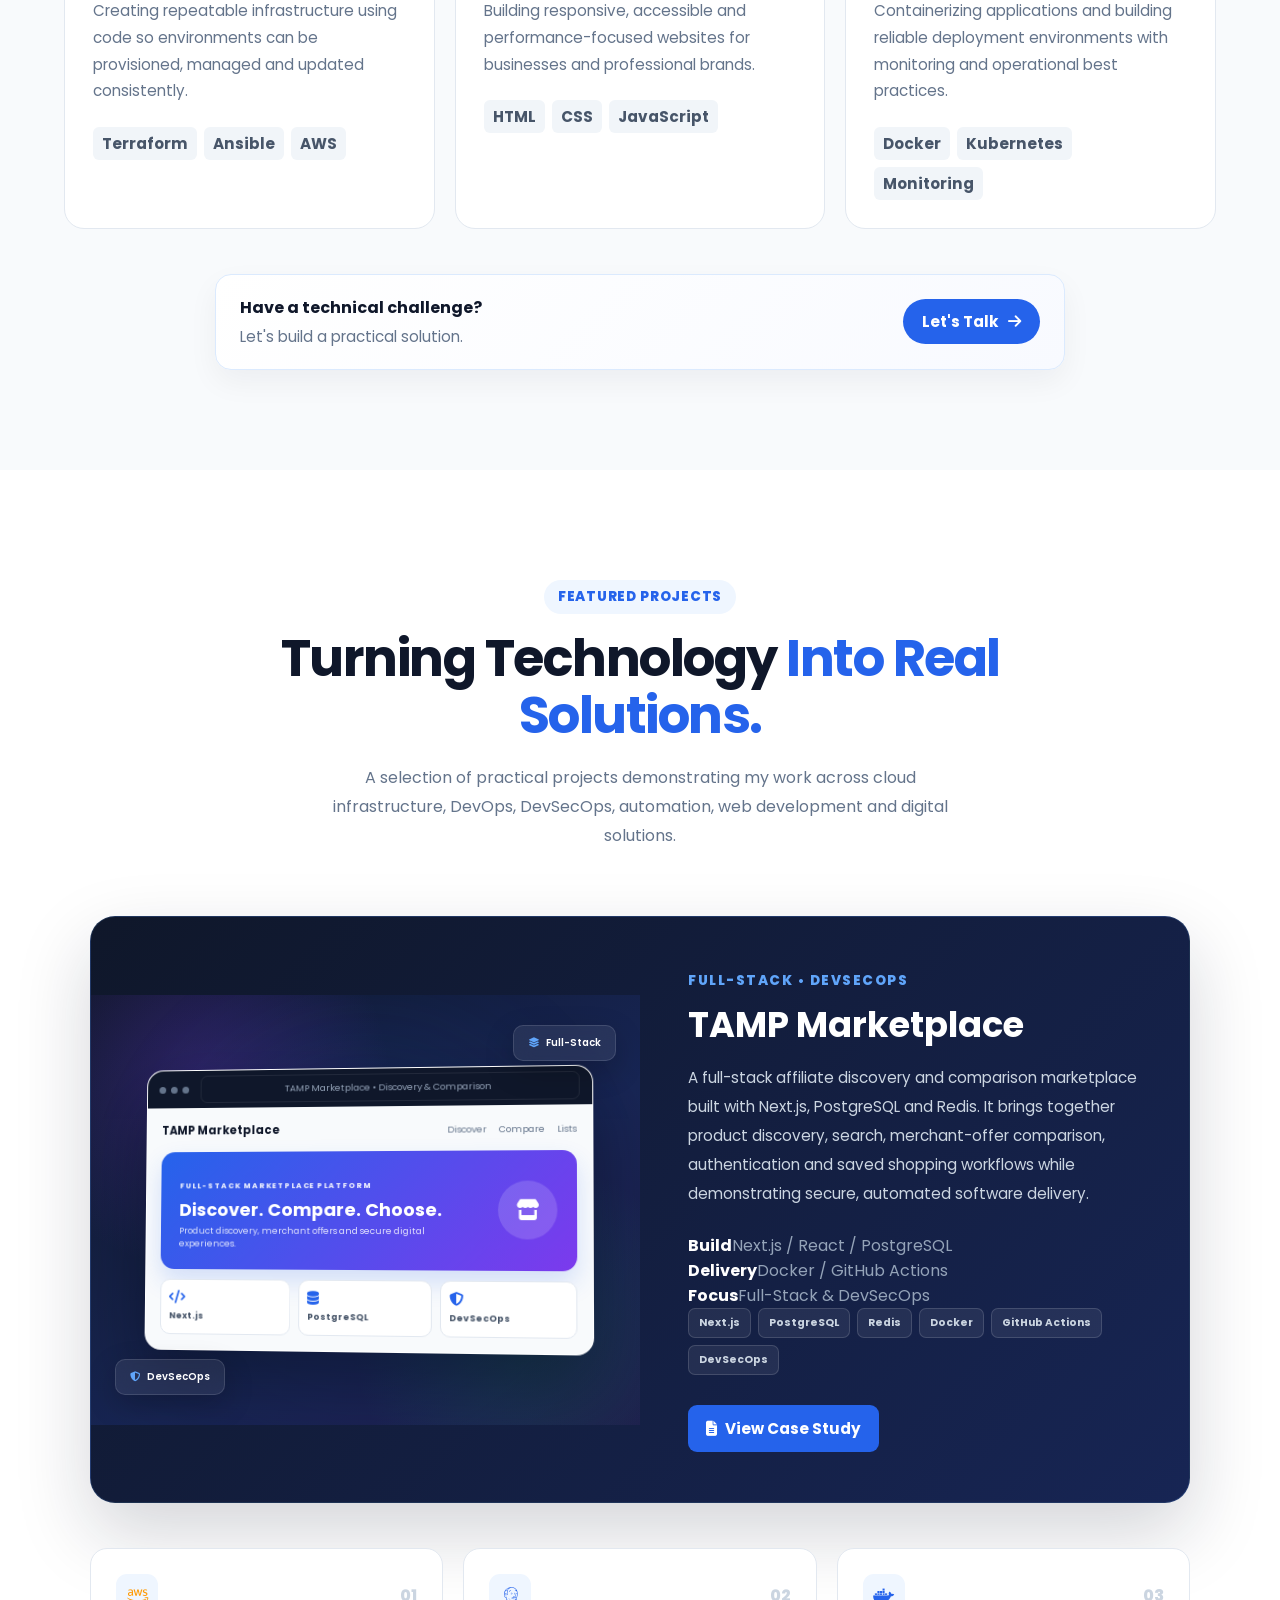
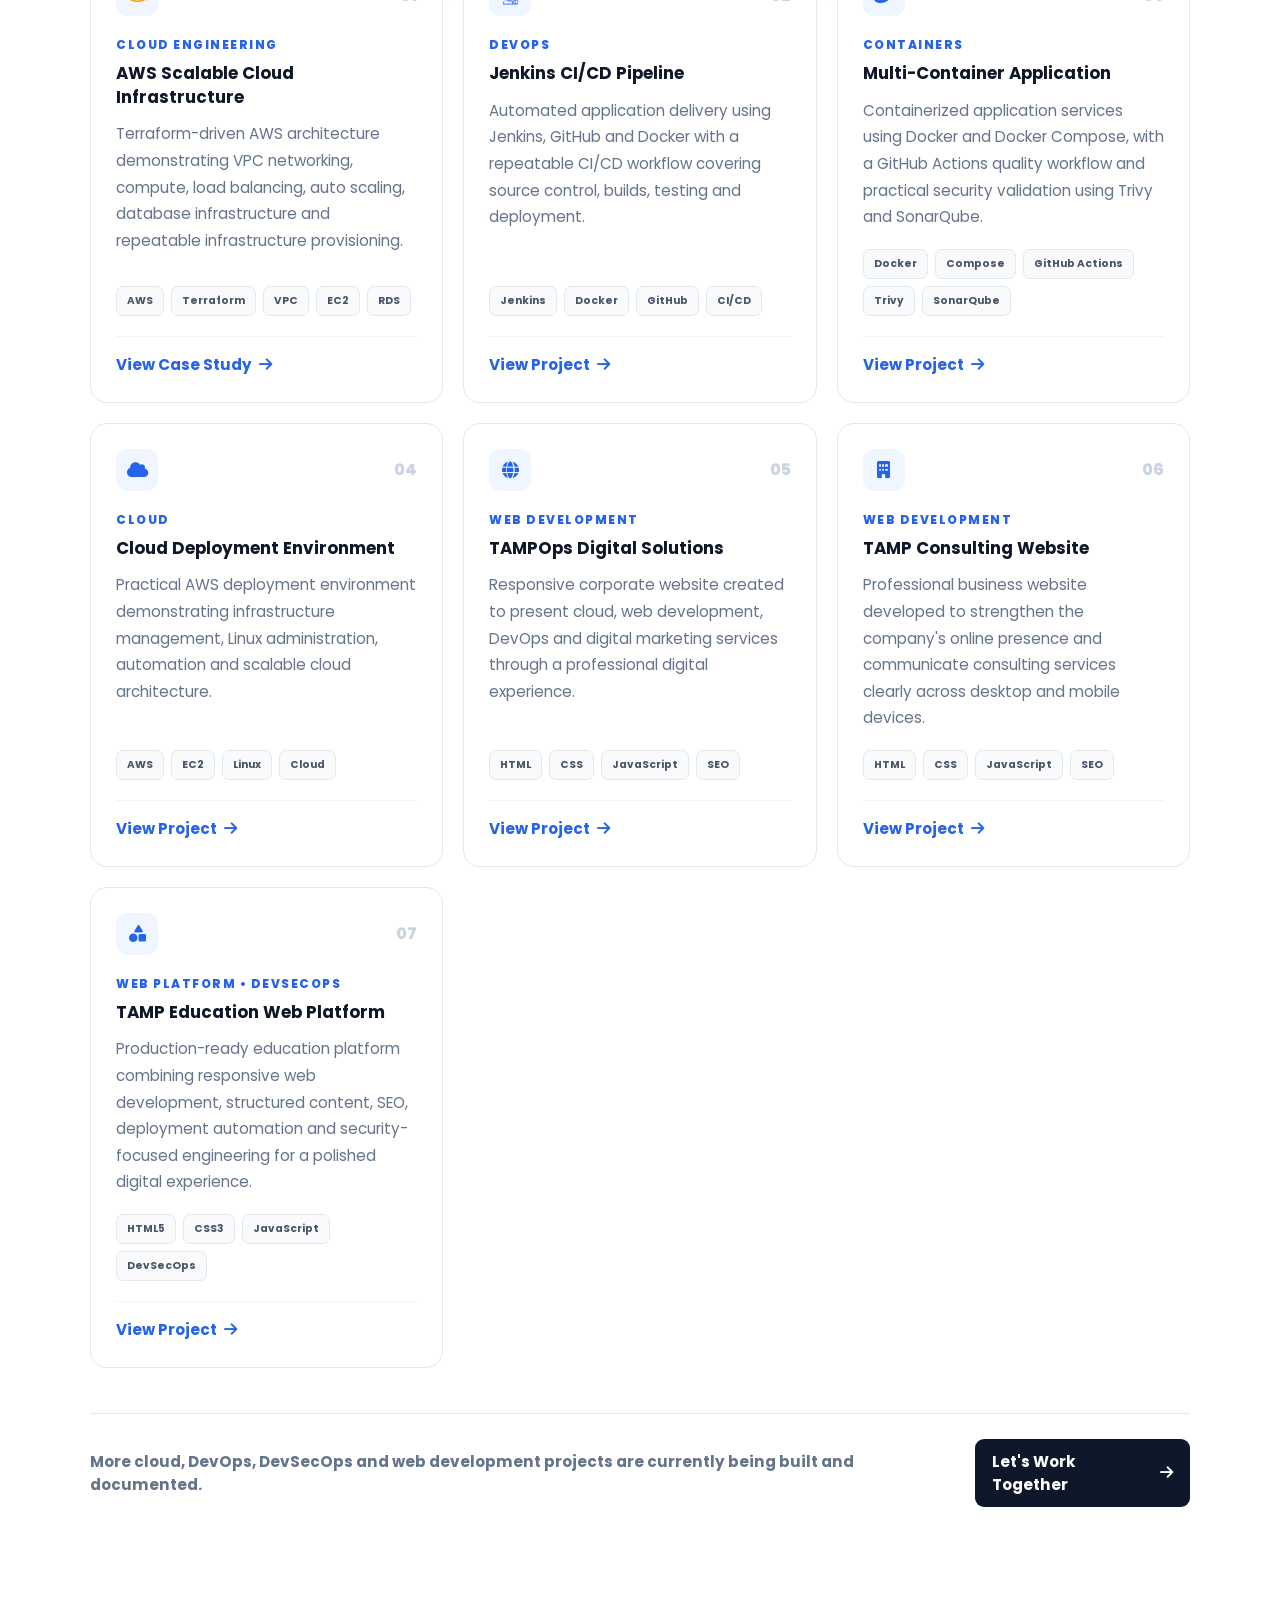
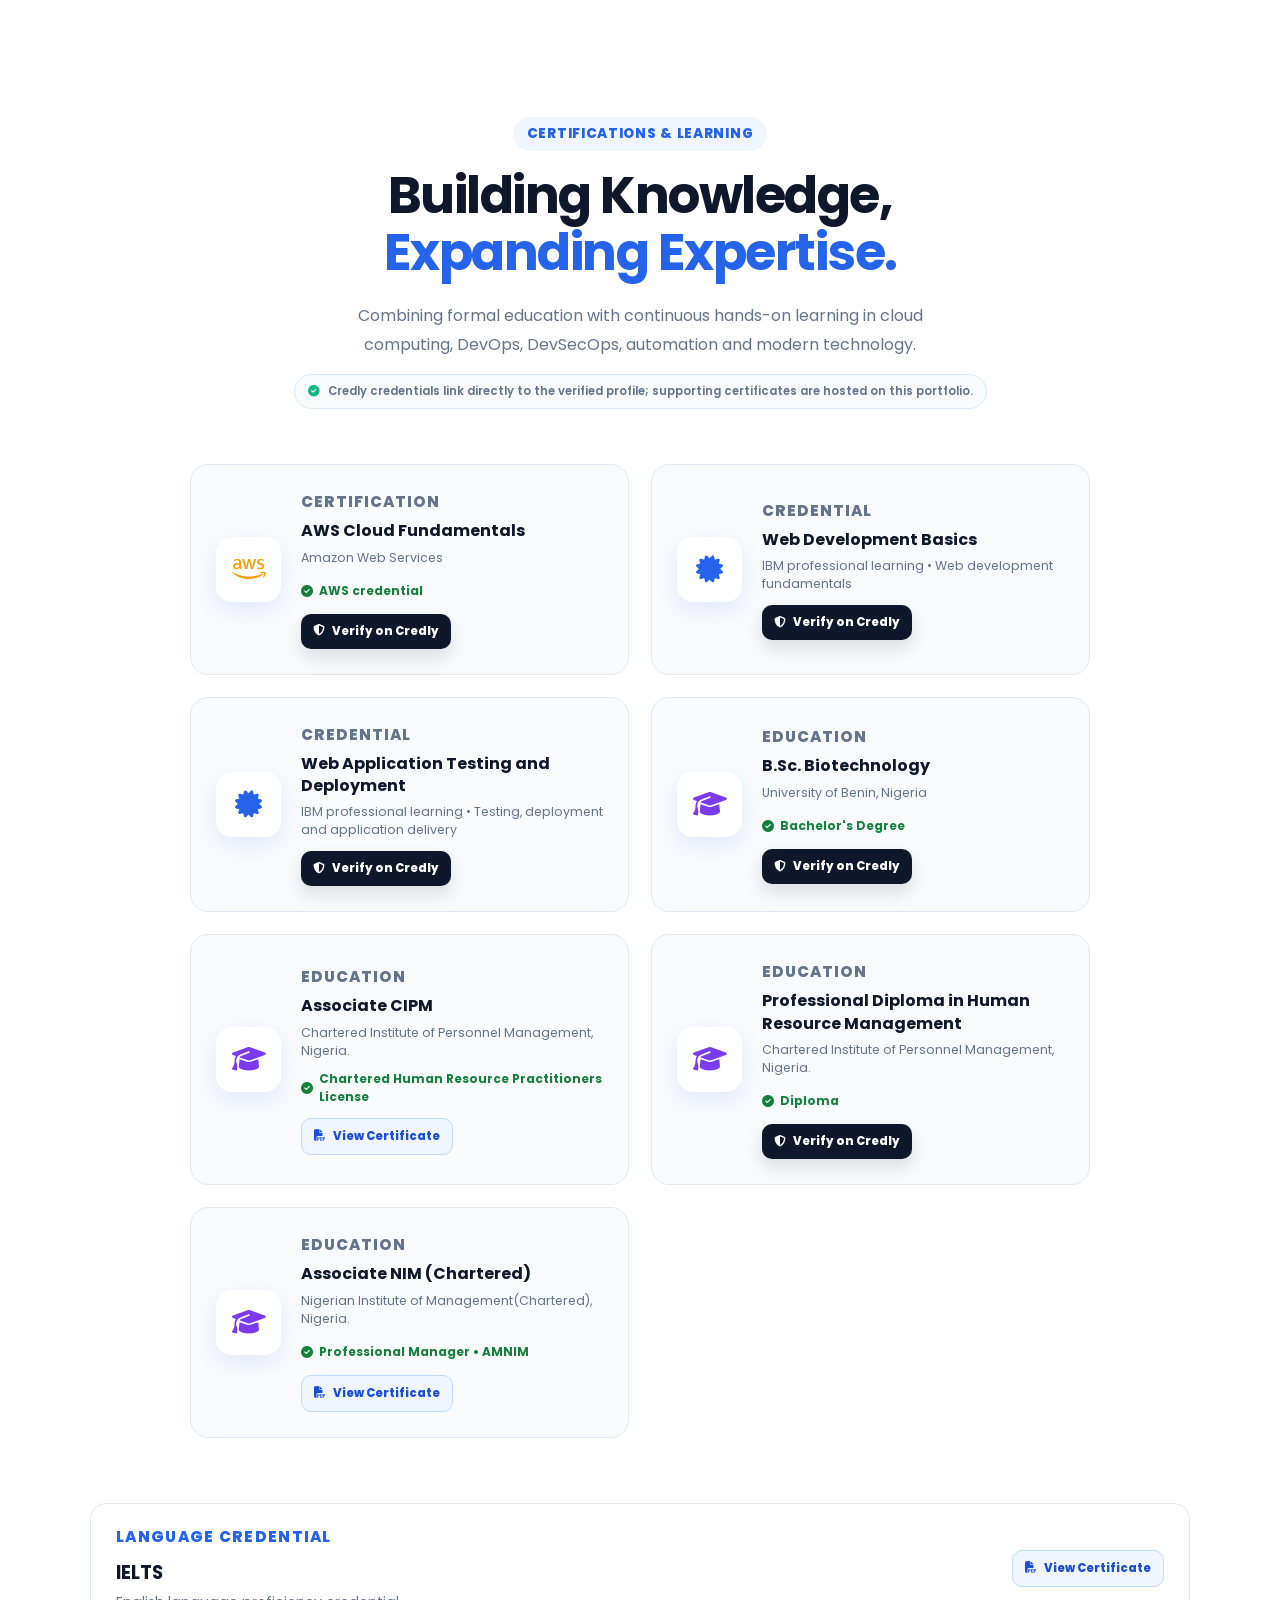
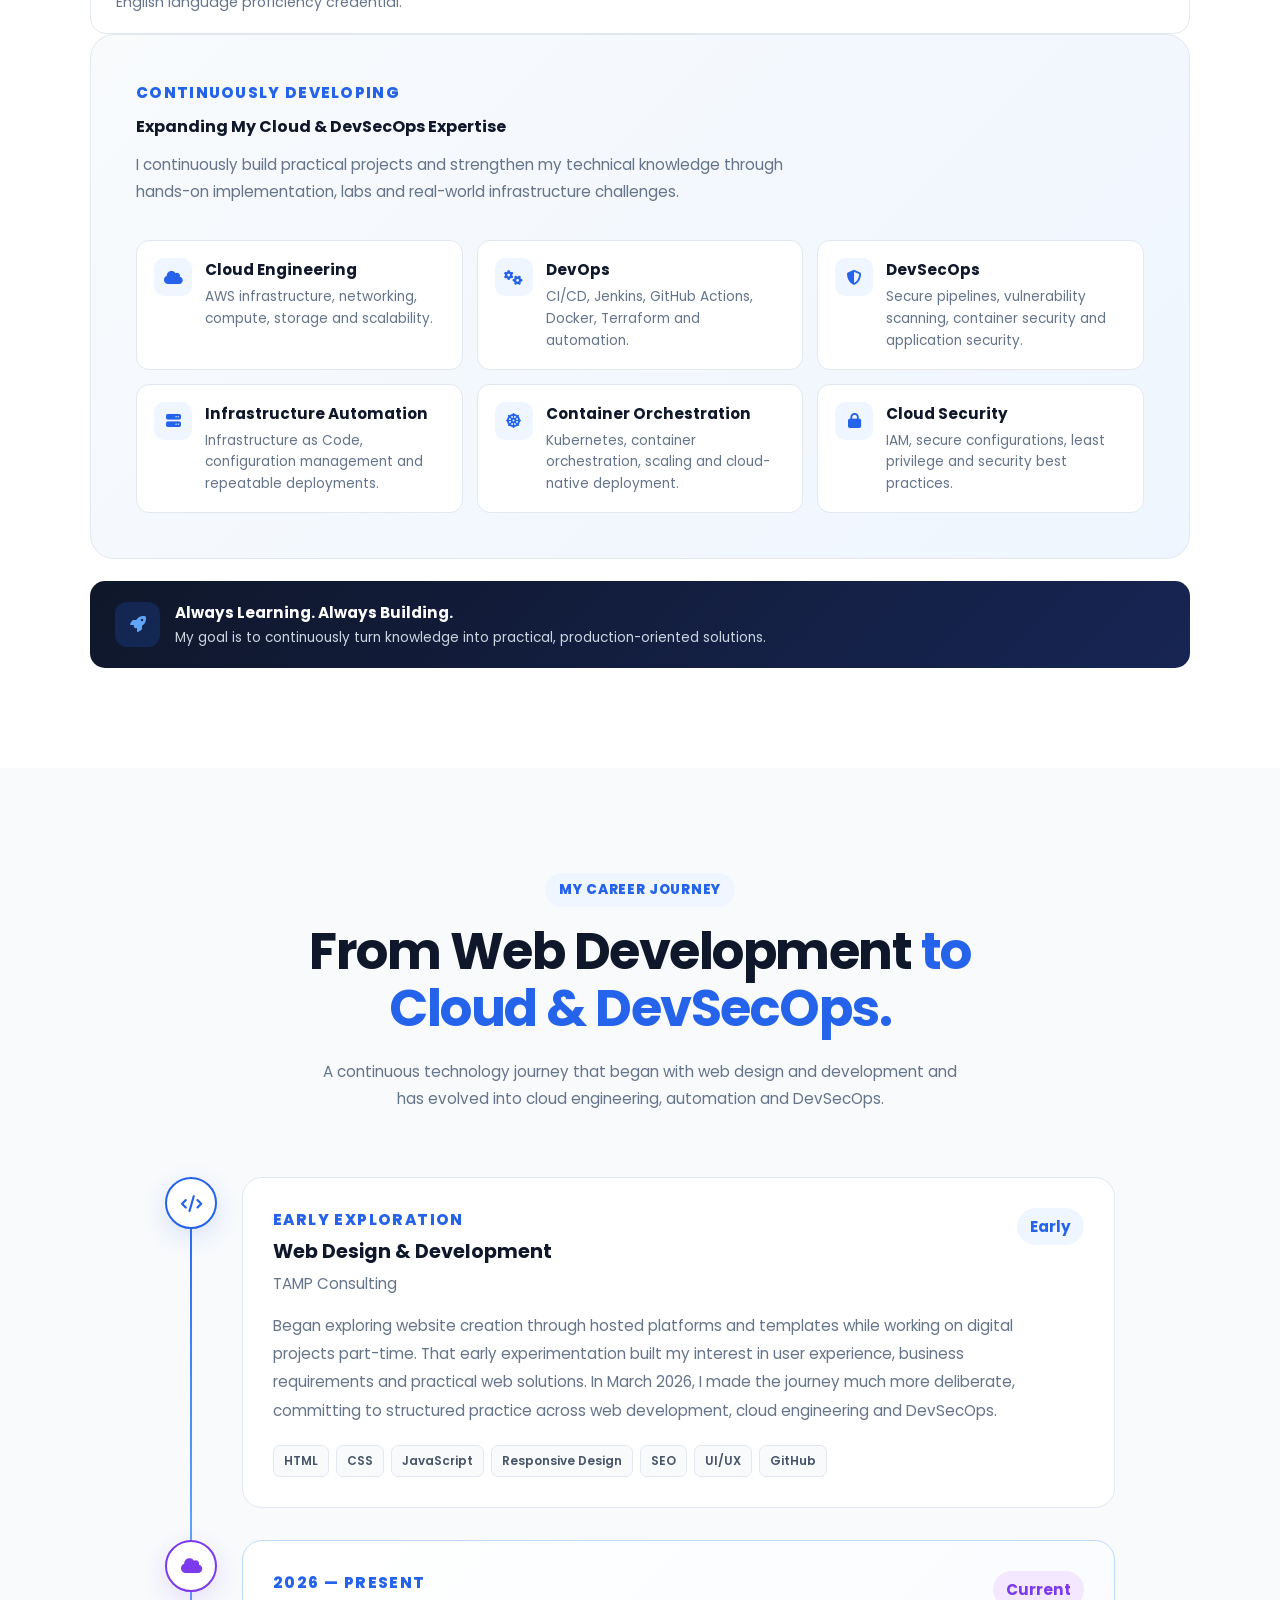
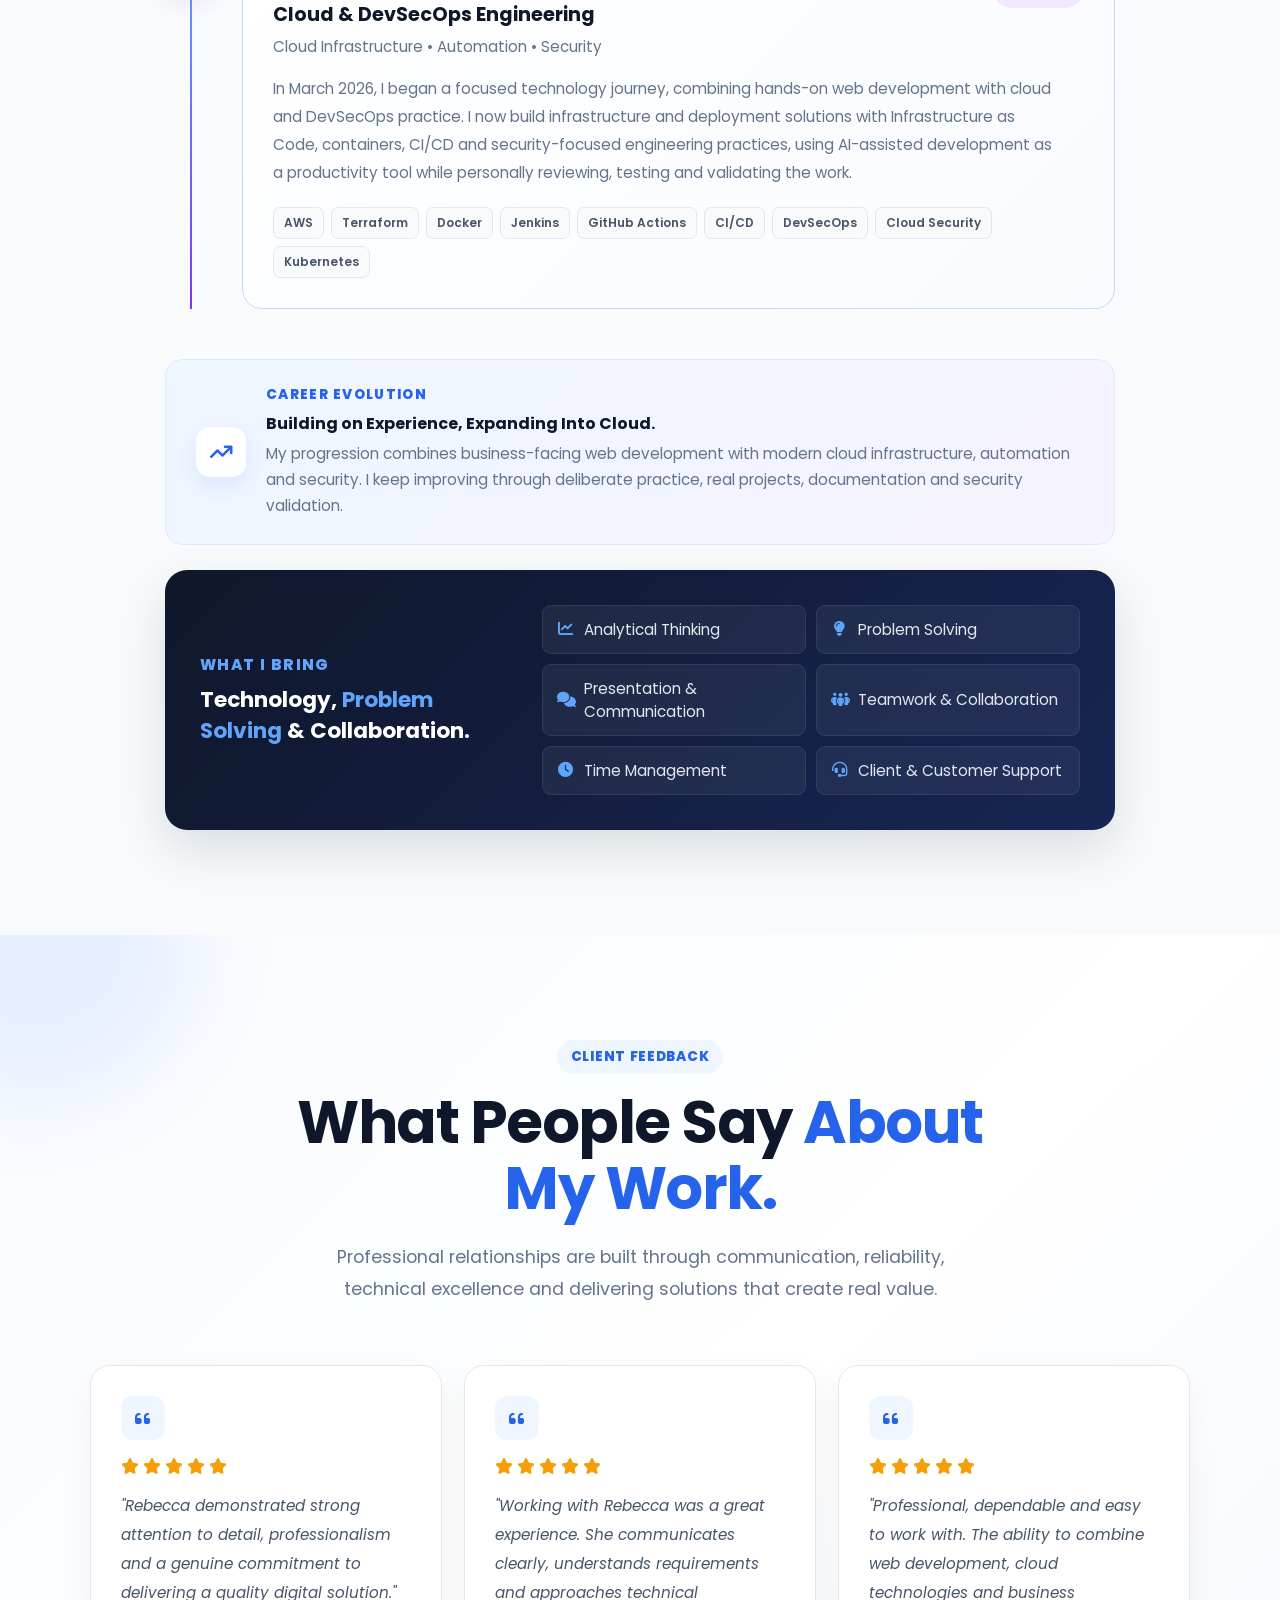
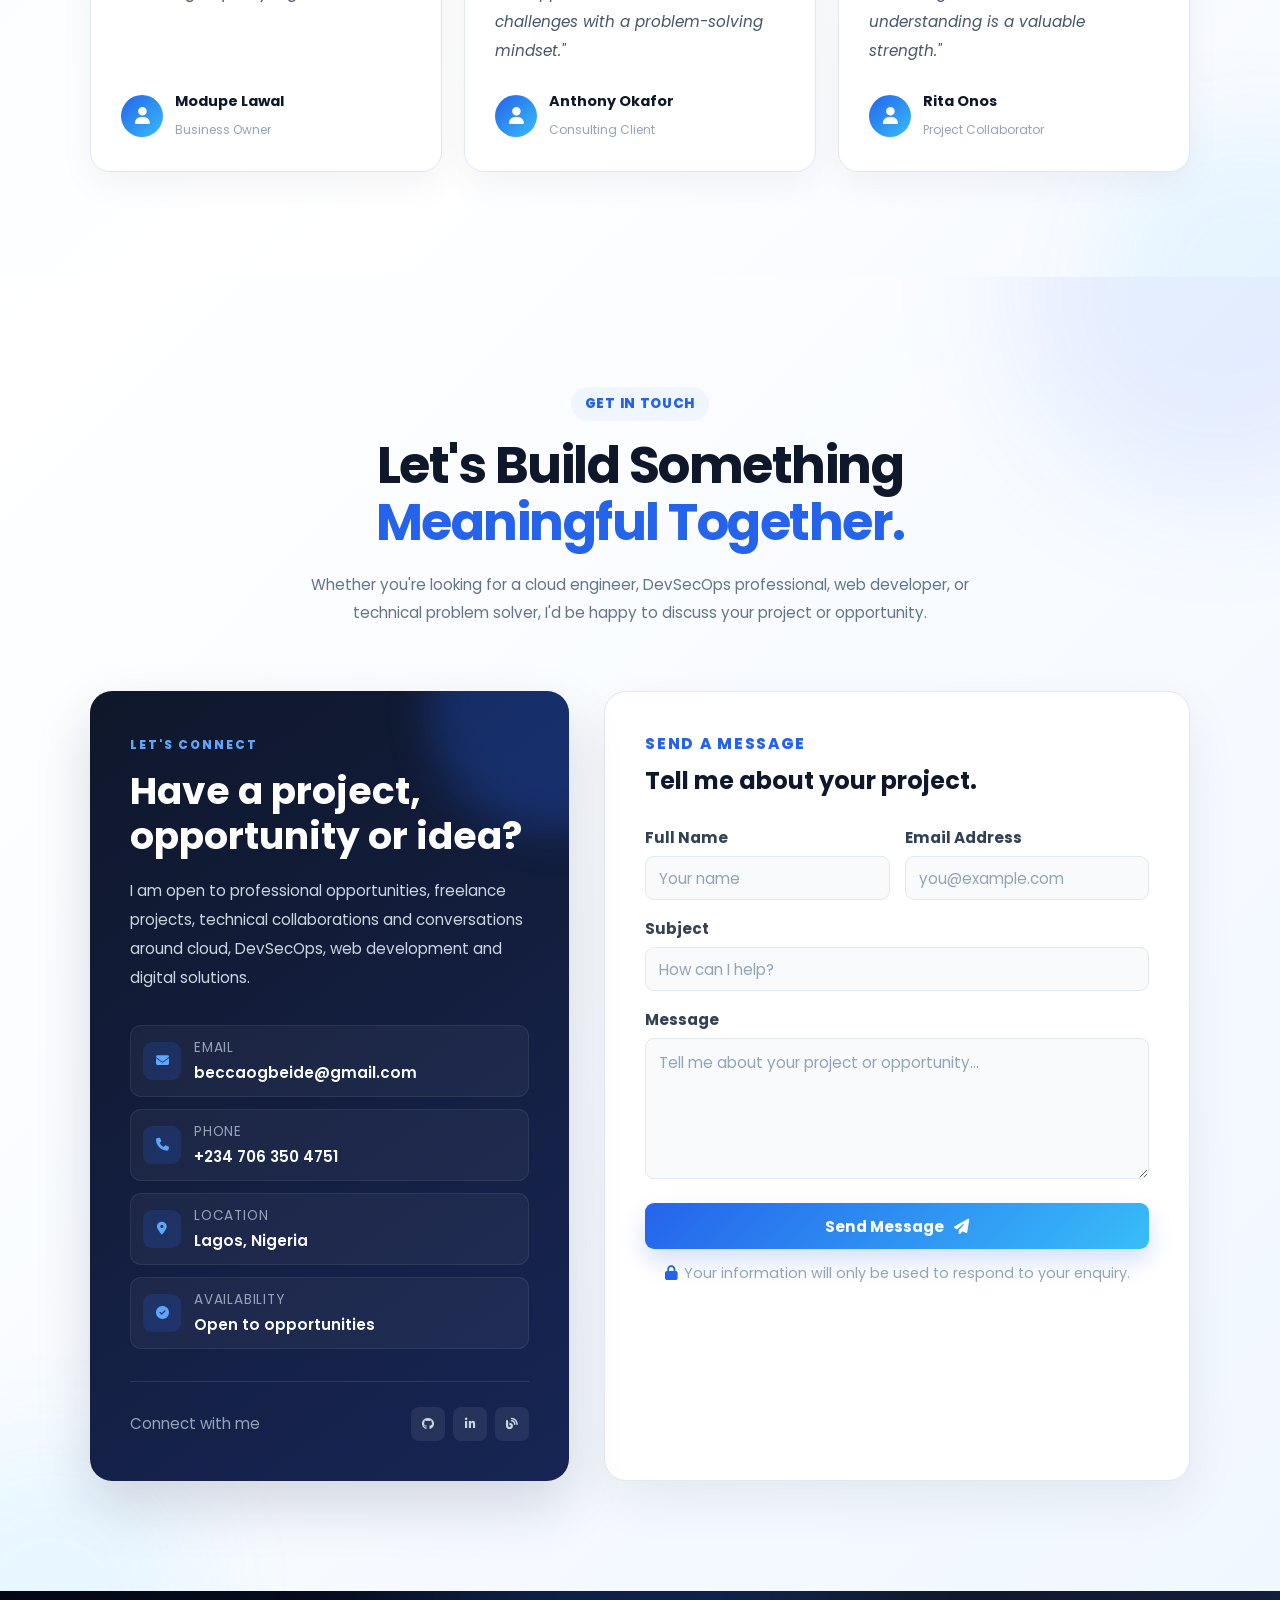
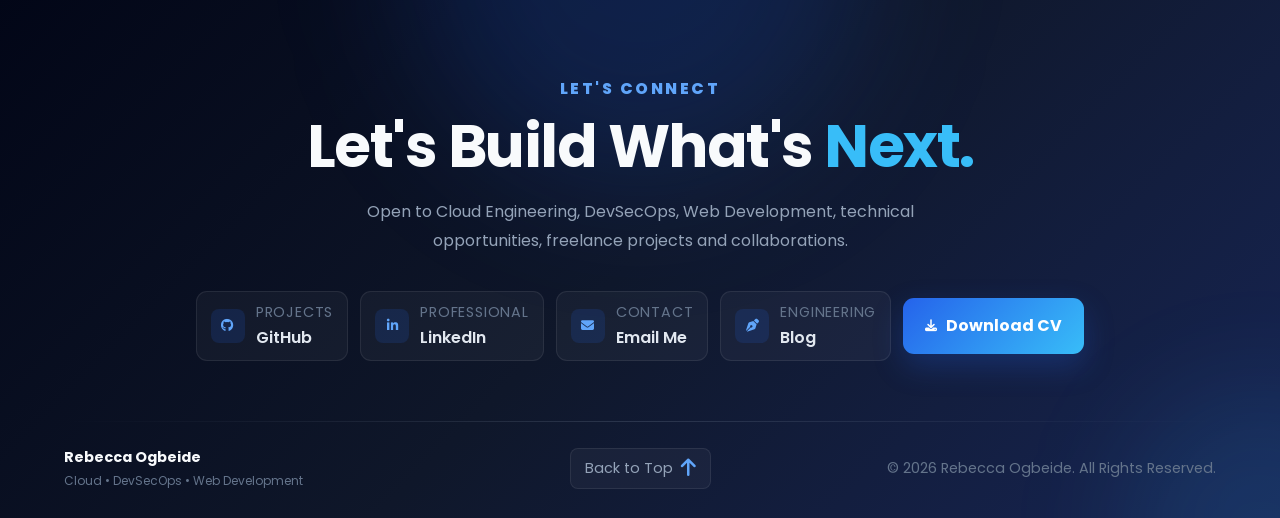
==== commit b63891a7: "feat: feature TAMP Marketplace portfolio project" ====
--- a/index.html
+++ b/index.html
@@ -1041,47 +1041,46 @@
                 <div class="app-browser">
                     <div class="browser-bar">
                         <div class="browser-dots"><span></span><span></span><span></span></div>
-                        <div class="browser-url">education.tampconsulting.space</div>
+                        <div class="browser-url">TAMP Marketplace • Discovery &amp; Comparison</div>
                     </div>
 
                     <div class="app-body">
                         <div class="app-nav">
-                            <strong>TAMP Education</strong><span>Programs</span><span>About</span><span>Blog</span>
+                            <strong>TAMP Marketplace</strong><span>Discover</span><span>Compare</span><span>Lists</span>
                         </div>
                         <div class="app-hero-card">
-                            <div><small>EARLY CHILDHOOD LEARNING</small><h4>Learn. Create. Grow.</h4><p>Creative learning experiences for children.</p></div>
-                            <div class="app-orb"><i class="fas fa-shapes"></i></div>
+                            <div><small>FULL-STACK MARKETPLACE PLATFORM</small><h4>Discover. Compare. Choose.</h4><p>Product discovery, merchant offers and secure digital experiences.</p></div>
+                            <div class="app-orb"><i class="fas fa-store"></i></div>
                         </div>
                         <div class="app-mini-grid">
-                            <div><i class="fas fa-music"></i><span>Dance</span></div>
-                            <div><i class="fas fa-futbol"></i><span>Sports</span></div>
-                            <div><i class="fas fa-palette"></i><span>Creative Arts</span></div>
+                            <div><i class="fas fa-code"></i><span>Next.js</span></div>
+                            <div><i class="fas fa-database"></i><span>PostgreSQL</span></div>
+                            <div><i class="fas fa-shield-halved"></i><span>DevSecOps</span></div>
                         </div>
                     </div>
                 </div>
 
-                <div class="floating-tech tech-web"><i class="fas fa-code"></i><span>Web Development</span></div>
+                <div class="floating-tech tech-web"><i class="fas fa-layer-group"></i><span>Full-Stack</span></div>
                 <div class="floating-tech tech-secure"><i class="fas fa-shield-halved"></i><span>DevSecOps</span></div>
             </div>
 
             <div class="featured-project-content">
-                <span class="project-category">WEB PLATFORM • DEVSECOPS</span>
-                <h3>TAMP Education Web Platform</h3>
+                <span class="project-category">FULL-STACK • DEVSECOPS</span>
+                <h3>TAMP Marketplace</h3>
                 <p>
-                    A production-ready education platform combining responsive web development, structured content, SEO, deployment automation and security-focused engineering. Built to deliver a polished experience while demonstrating practical software delivery skills.
+                    A full-stack affiliate discovery and comparison marketplace built with Next.js, PostgreSQL and Redis. It brings together product discovery, search, merchant-offer comparison, authentication and saved shopping workflows while demonstrating secure, automated software delivery.
                 </p>
 
                 <div class="project-highlights">
-                    <div class="project-highlight"><strong>Build</strong><span>HTML / CSS / JavaScript</span></div>
-                    <div class="project-highlight"><strong>Delivery</strong><span>Cloudflare / GitHub</span></div>
-                    <div class="project-highlight"><strong>Focus</strong><span>UX, SEO & Security</span></div>
-                </div>
-
-                <div class="project-tech"><span>HTML5</span><span>CSS3</span><span>JavaScript</span><span>SEO</span><span>Cloudflare</span><span>DevSecOps</span></div>
+                    <div class="project-highlight"><strong>Build</strong><span>Next.js / React / PostgreSQL</span></div>
+                    <div class="project-highlight"><strong>Delivery</strong><span>Docker / GitHub Actions</span></div>
+                    <div class="project-highlight"><strong>Focus</strong><span>Full-Stack &amp; DevSecOps</span></div>
+                </div>
+
+                <div class="project-tech"><span>Next.js</span><span>PostgreSQL</span><span>Redis</span><span>Docker</span><span>GitHub Actions</span><span>DevSecOps</span></div>
 
                 <div class="project-actions">
-                    <a href="projects/tamp-education/" class="project-btn primary-project-btn"><i class="fas fa-file-lines"></i> View Case Study</a>
-                    <a href="https://education.tampconsulting.space/" class="project-btn secondary-project-btn" target="_blank" rel="noopener noreferrer"><i class="fas fa-arrow-up-right-from-square"></i> Live Site</a>
+                    <a href="projects/tamp-marketplace/" class="project-btn primary-project-btn"><i class="fas fa-file-lines"></i> View Case Study</a>
                 </div>
             </div>
 
@@ -1186,15 +1185,16 @@
 
                 <p>
                     Containerized application services using Docker and
-                    Docker Compose to create a consistent development
-                    and deployment environment.
+                    Docker Compose, with a GitHub Actions quality workflow
+                    and practical security validation using Trivy and SonarQube.
                 </p>
 
                 <div class="project-tech">
                     <span>Docker</span>
                     <span>Compose</span>
-                    <span>Nginx</span>
-                    <span>Linux</span>
+                    <span>GitHub Actions</span>
+                    <span>Trivy</span>
+                    <span>SonarQube</span>
                 </div>
 
                 <div class="project-card-link">
@@ -1368,14 +1368,14 @@
             </article>
 
 
-            <!-- PROJECT 06 -->
+            <!-- PROJECT 07 -->
 
             <article class="project-card">
 
                 <div class="project-card-top">
 
                     <div class="project-icon">
-                        <i class="fas fa-graduation-cap"></i>
+                        <i class="fas fa-shapes"></i>
                     </div>
 
                     <span class="project-number">
@@ -1385,24 +1385,24 @@
                 </div>
 
                 <span class="project-category">
-                    Web Development
+                    WEB PLATFORM • DEVSECOPS
                 </span>
 
                 <h3>
-                    TAMP Education Website
+                    TAMP Education Web Platform
                 </h3>
 
                 <p>
-                    Responsive education-focused website designed to
-                    provide students and visitors with a clear,
-                    accessible and engaging digital experience.
+                    Production-ready education platform combining responsive web
+                    development, structured content, SEO, deployment automation
+                    and security-focused engineering for a polished digital experience.
                 </p>
 
                 <div class="project-tech">
-                    <span>HTML</span>
-                    <span>CSS</span>
+                    <span>HTML5</span>
+                    <span>CSS3</span>
                     <span>JavaScript</span>
-                    <span>Responsive</span>
+                    <span>DevSecOps</span>
                 </div>
 
                 <div class="project-card-link">
@@ -1539,8 +1539,8 @@
                 <div class="qualification-icon"><i class="fas fa-certificate"></i></div>
                 <div class="qualification-content">
                     <span class="qualification-type">CREDENTIAL</span>
-                    <h3>IBM Short Course</h3>
-                    <p>IBM professional learning</p>
+                    <h3>Web Development Basics</h3>
+                    <p>IBM professional learning • Web development fundamentals</p>
                     <div class="qualification-actions">
                         <a href="https://www.credly.com/users/edeghogho-ogbeide" target="_blank" rel="noopener noreferrer" class="cert-btn cert-btn-primary"><i class="fas fa-shield-halved"></i> Verify on Credly</a>
                     </div>
@@ -1551,8 +1551,8 @@
                 <div class="qualification-icon"><i class="fas fa-certificate"></i></div>
                 <div class="qualification-content">
                     <span class="qualification-type">CREDENTIAL</span>
-                    <h3>IBM Short Course</h3>
-                    <p>IBM professional learning</p>
+                    <h3>Web Application Testing and Deployment</h3>
+                    <p>IBM professional learning • Testing, deployment and application delivery</p>
                     <div class="qualification-actions">
                         <a href="https://www.credly.com/users/edeghogho-ogbeide" target="_blank" rel="noopener noreferrer" class="cert-btn cert-btn-primary"><i class="fas fa-shield-halved"></i> Verify on Credly</a>
                     </div>
@@ -1692,7 +1692,7 @@
                     </span>
 
                     <h3>
-                        Associate NIMC
+                        Associate NIM (Chartered)
                     </h3>
 
                     <p>
@@ -1703,8 +1703,12 @@
 
                         <i class="fas fa-circle-check"></i>
 
-                        Professional Manager
-
+                        Professional Manager • AMNIM
+
+                    </div>
+
+                    <div class="qualification-actions">
+                        <a href="certificates/nimc-chartered-certificate.pdf" target="_blank" rel="noopener noreferrer" class="cert-btn cert-btn-secondary"><i class="fas fa-file-pdf"></i> View Certificate</a>
                     </div>
 
                 </div>
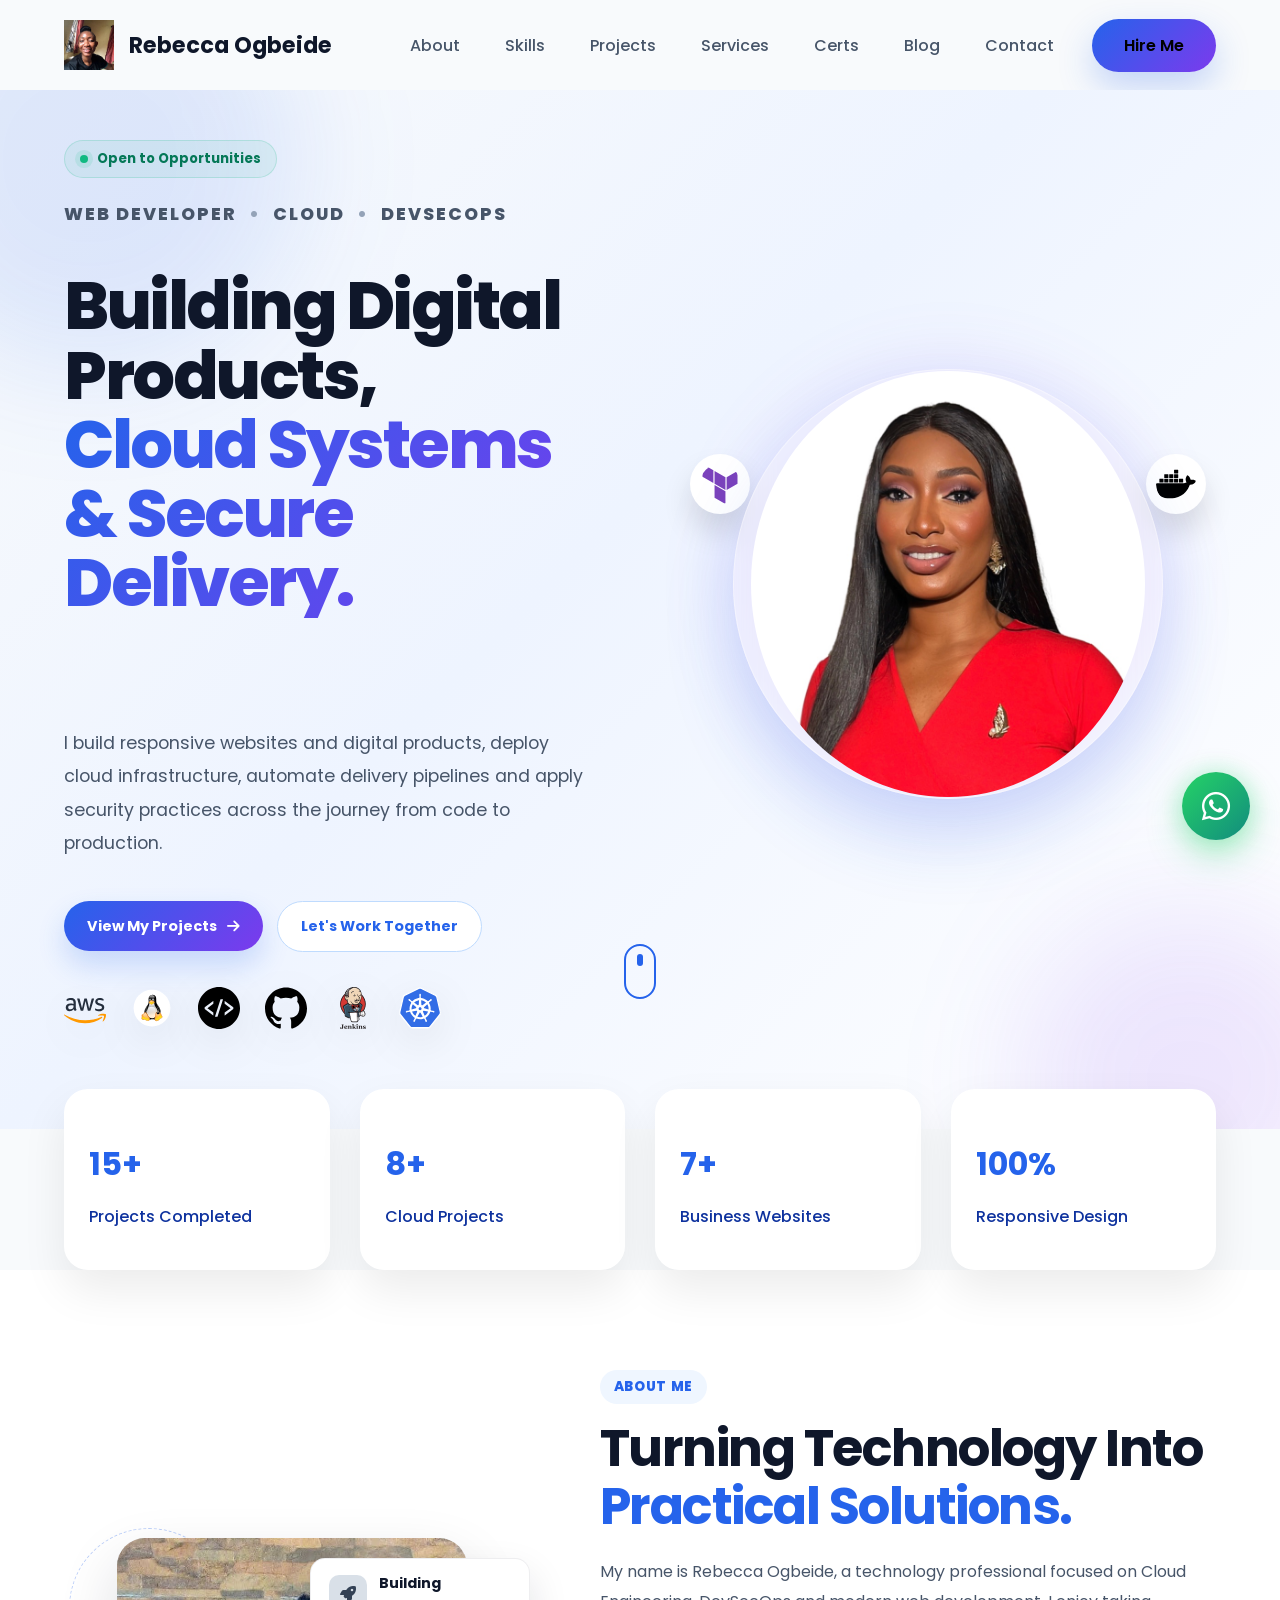
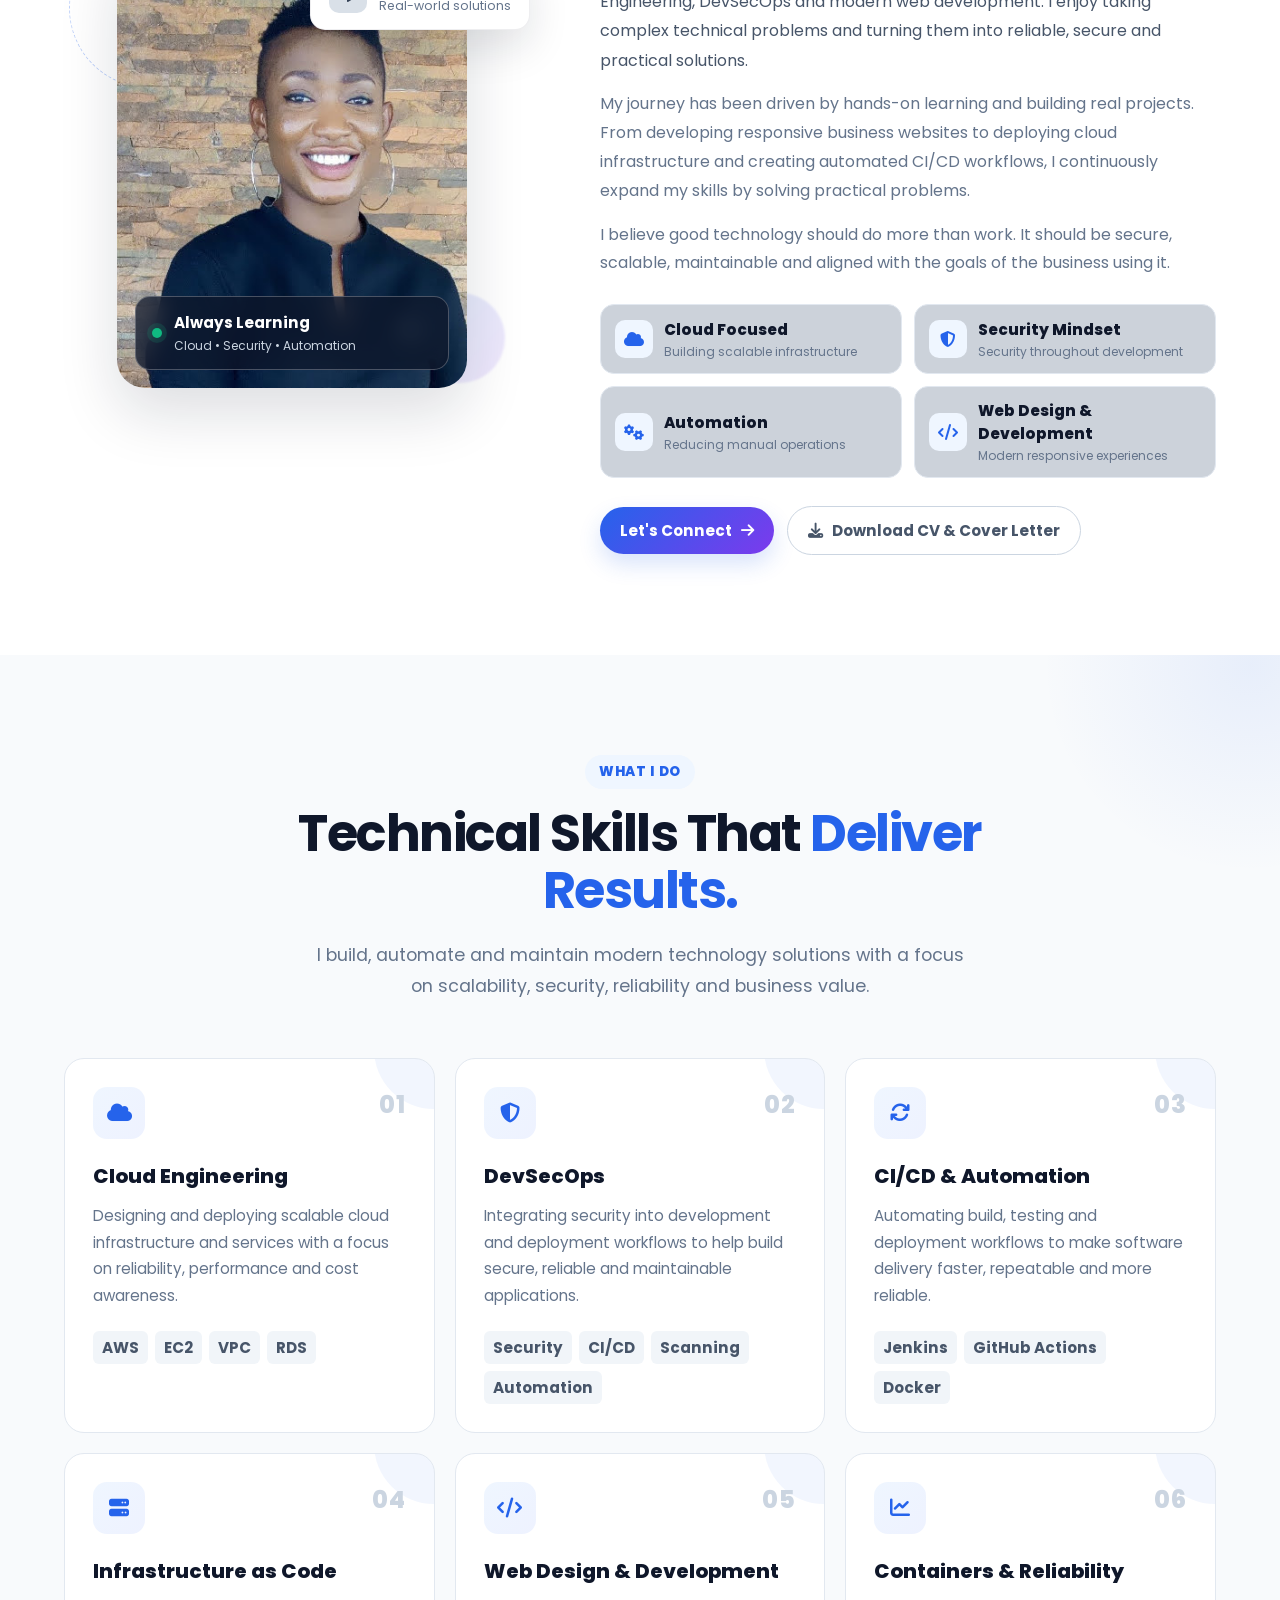
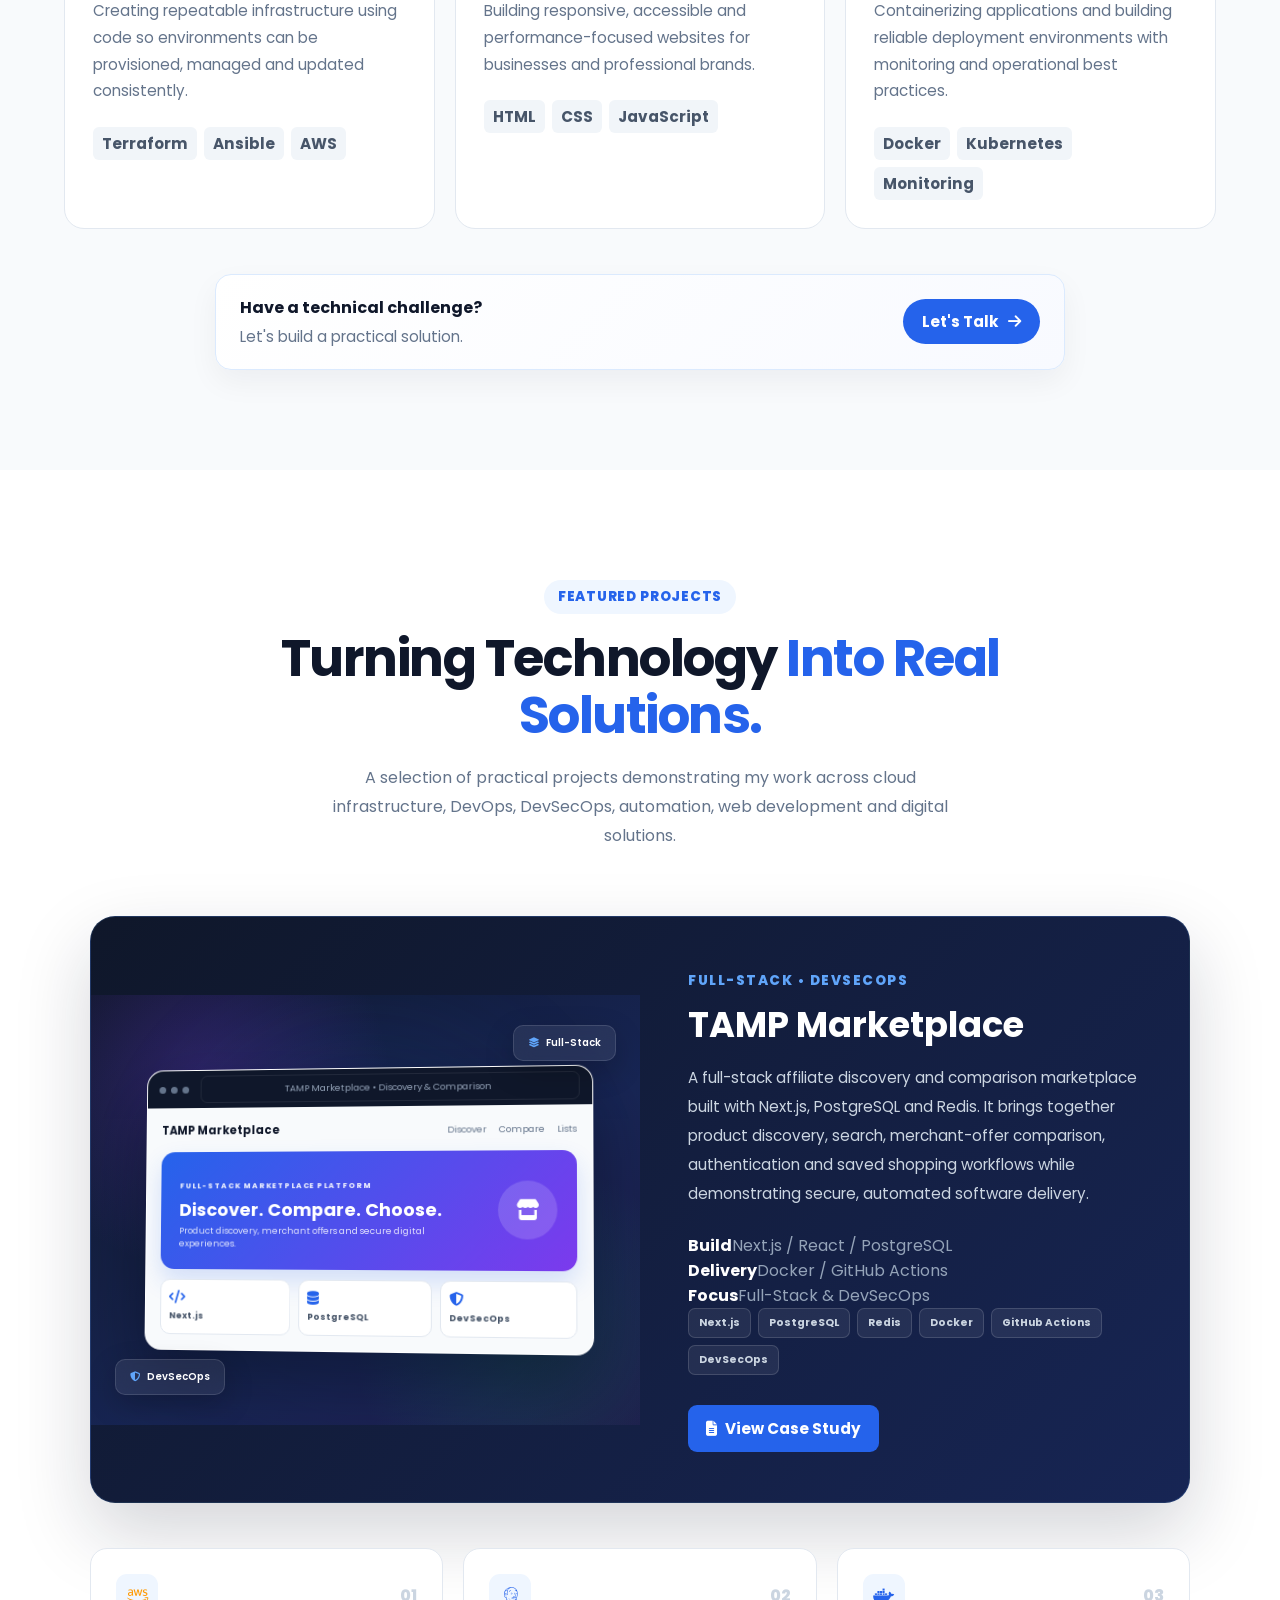
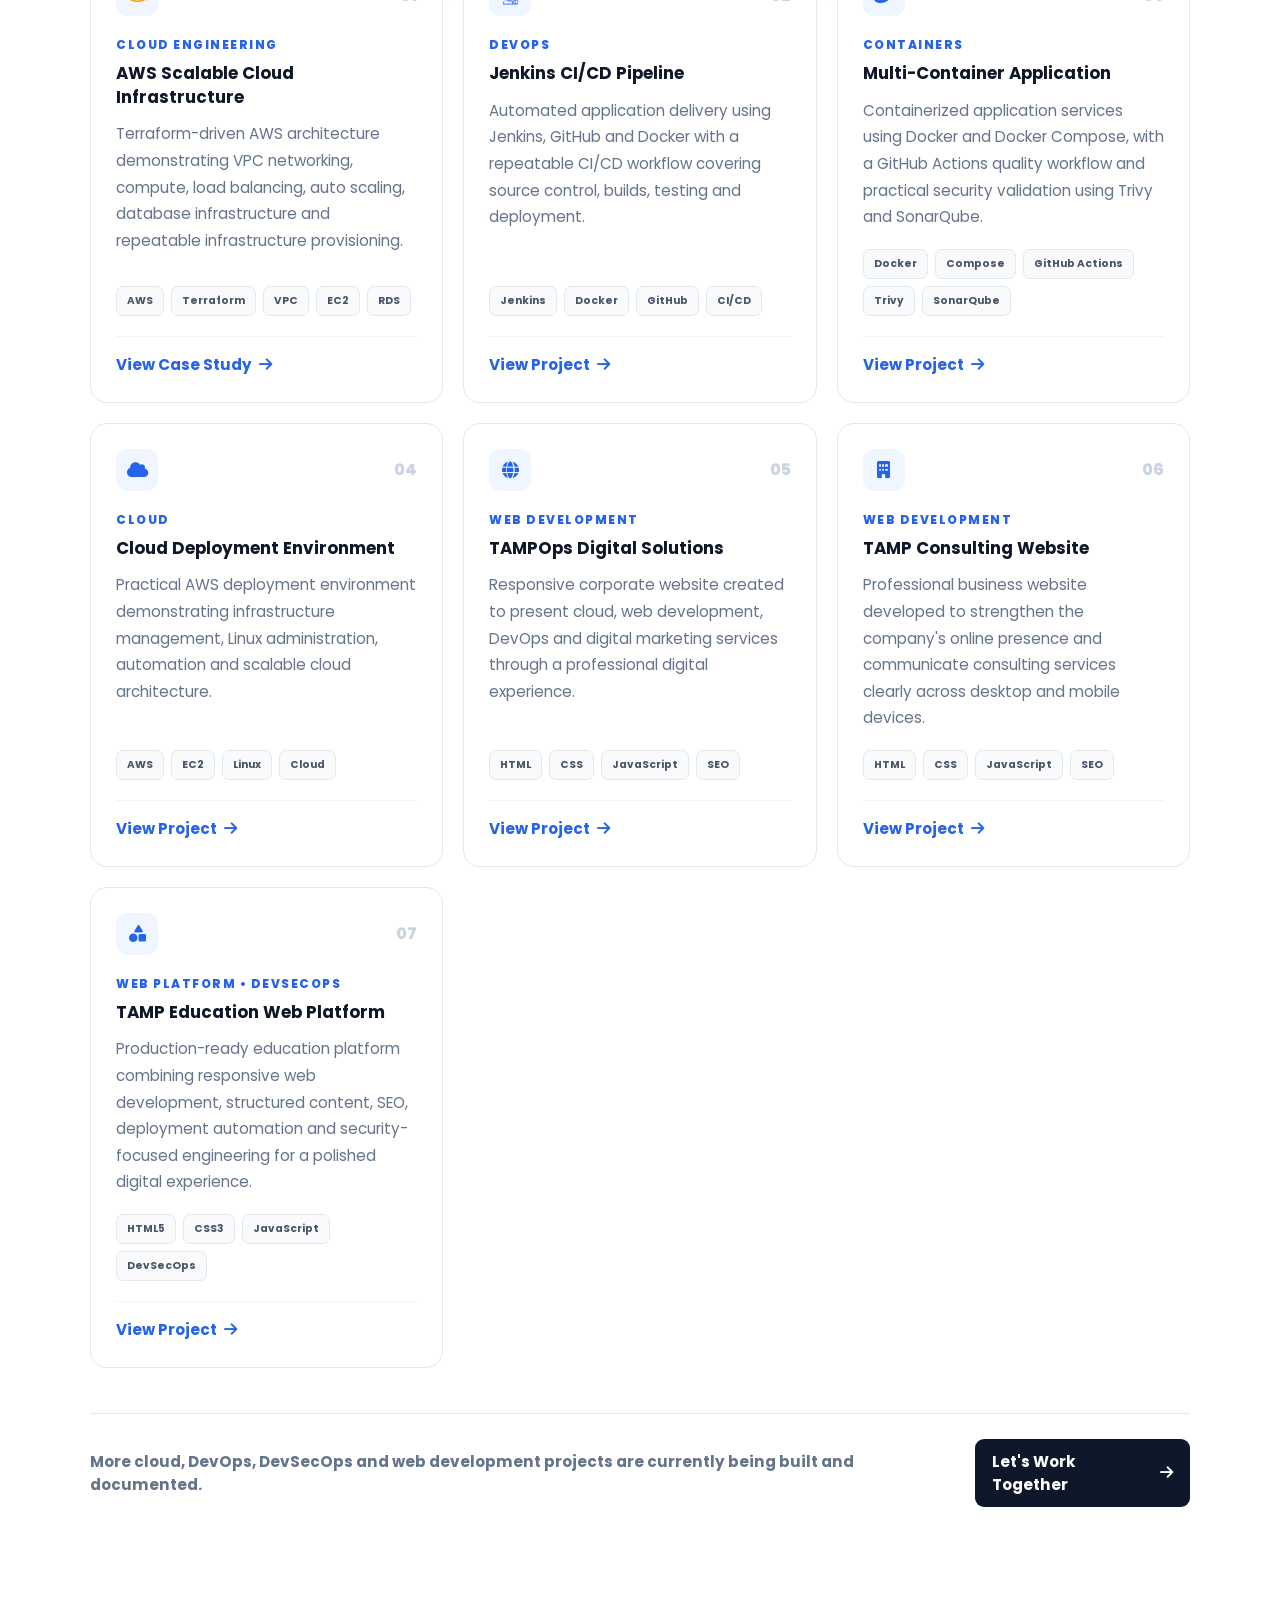
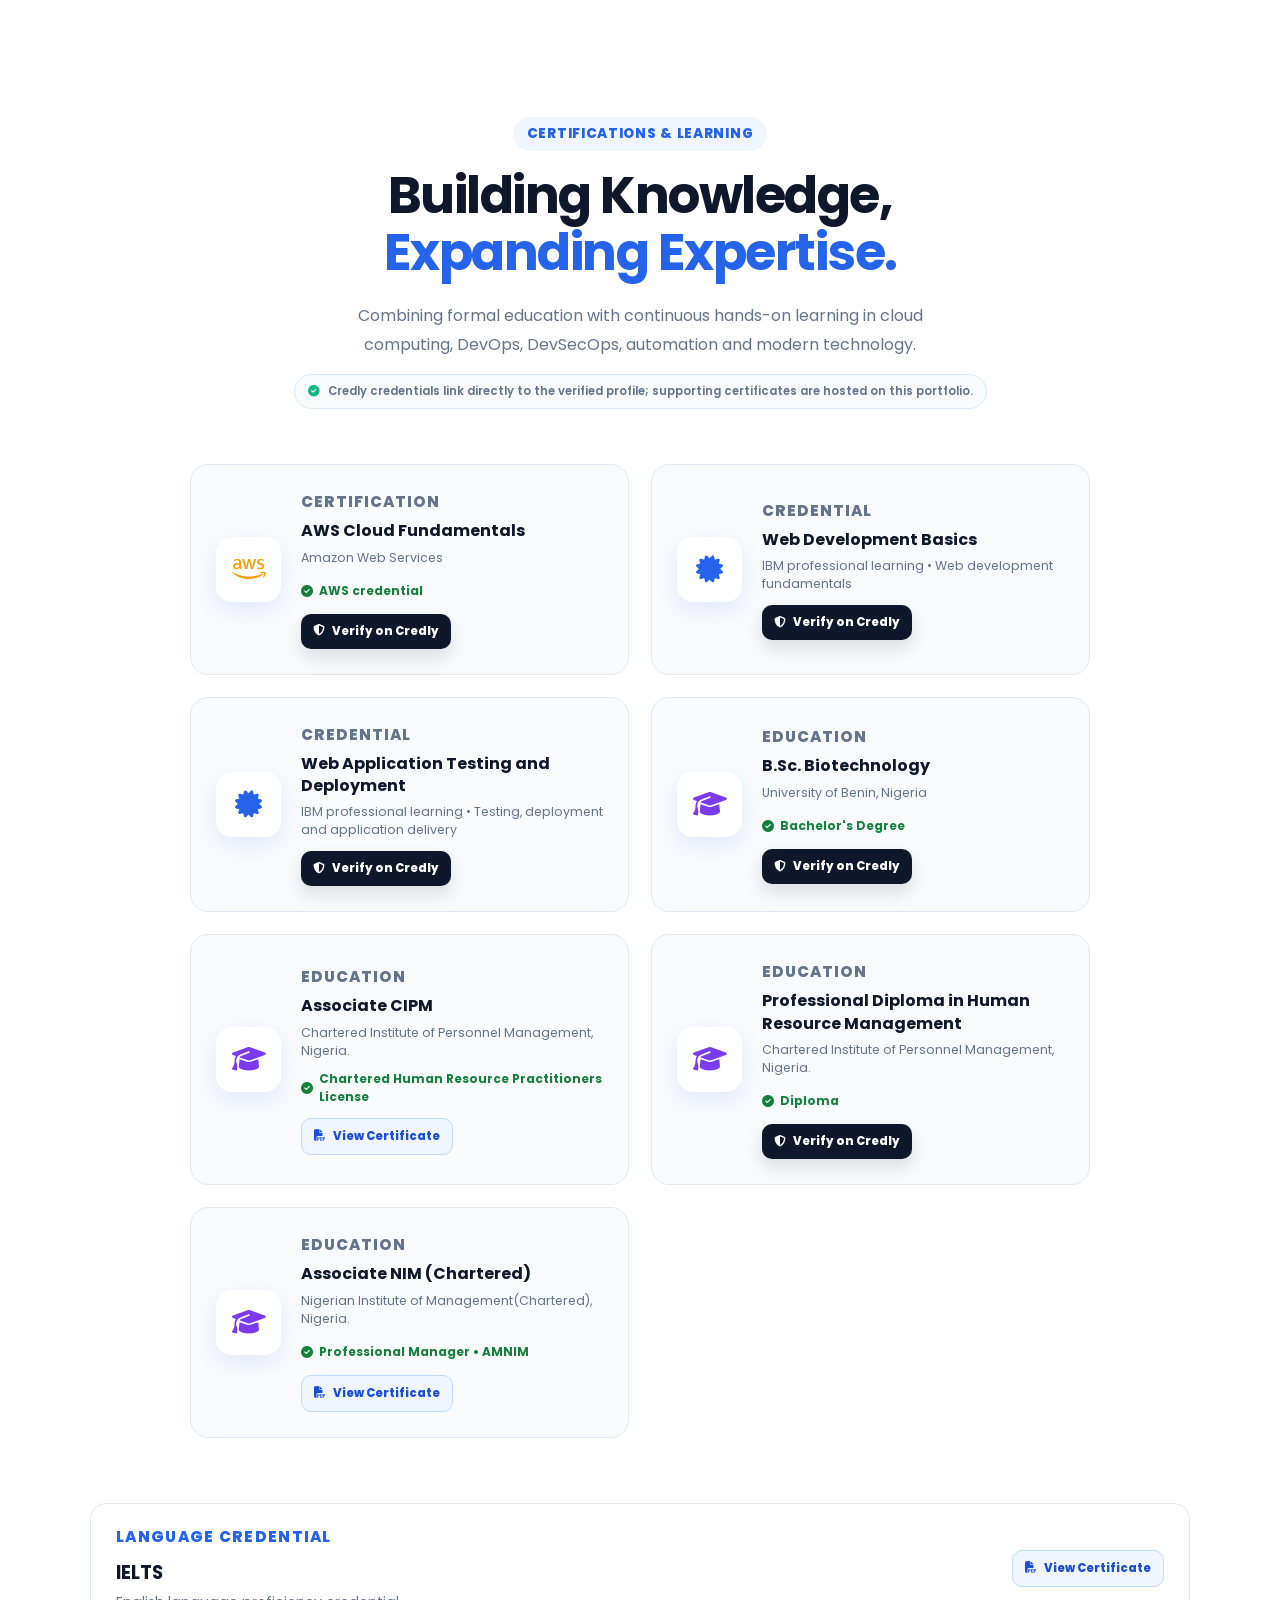
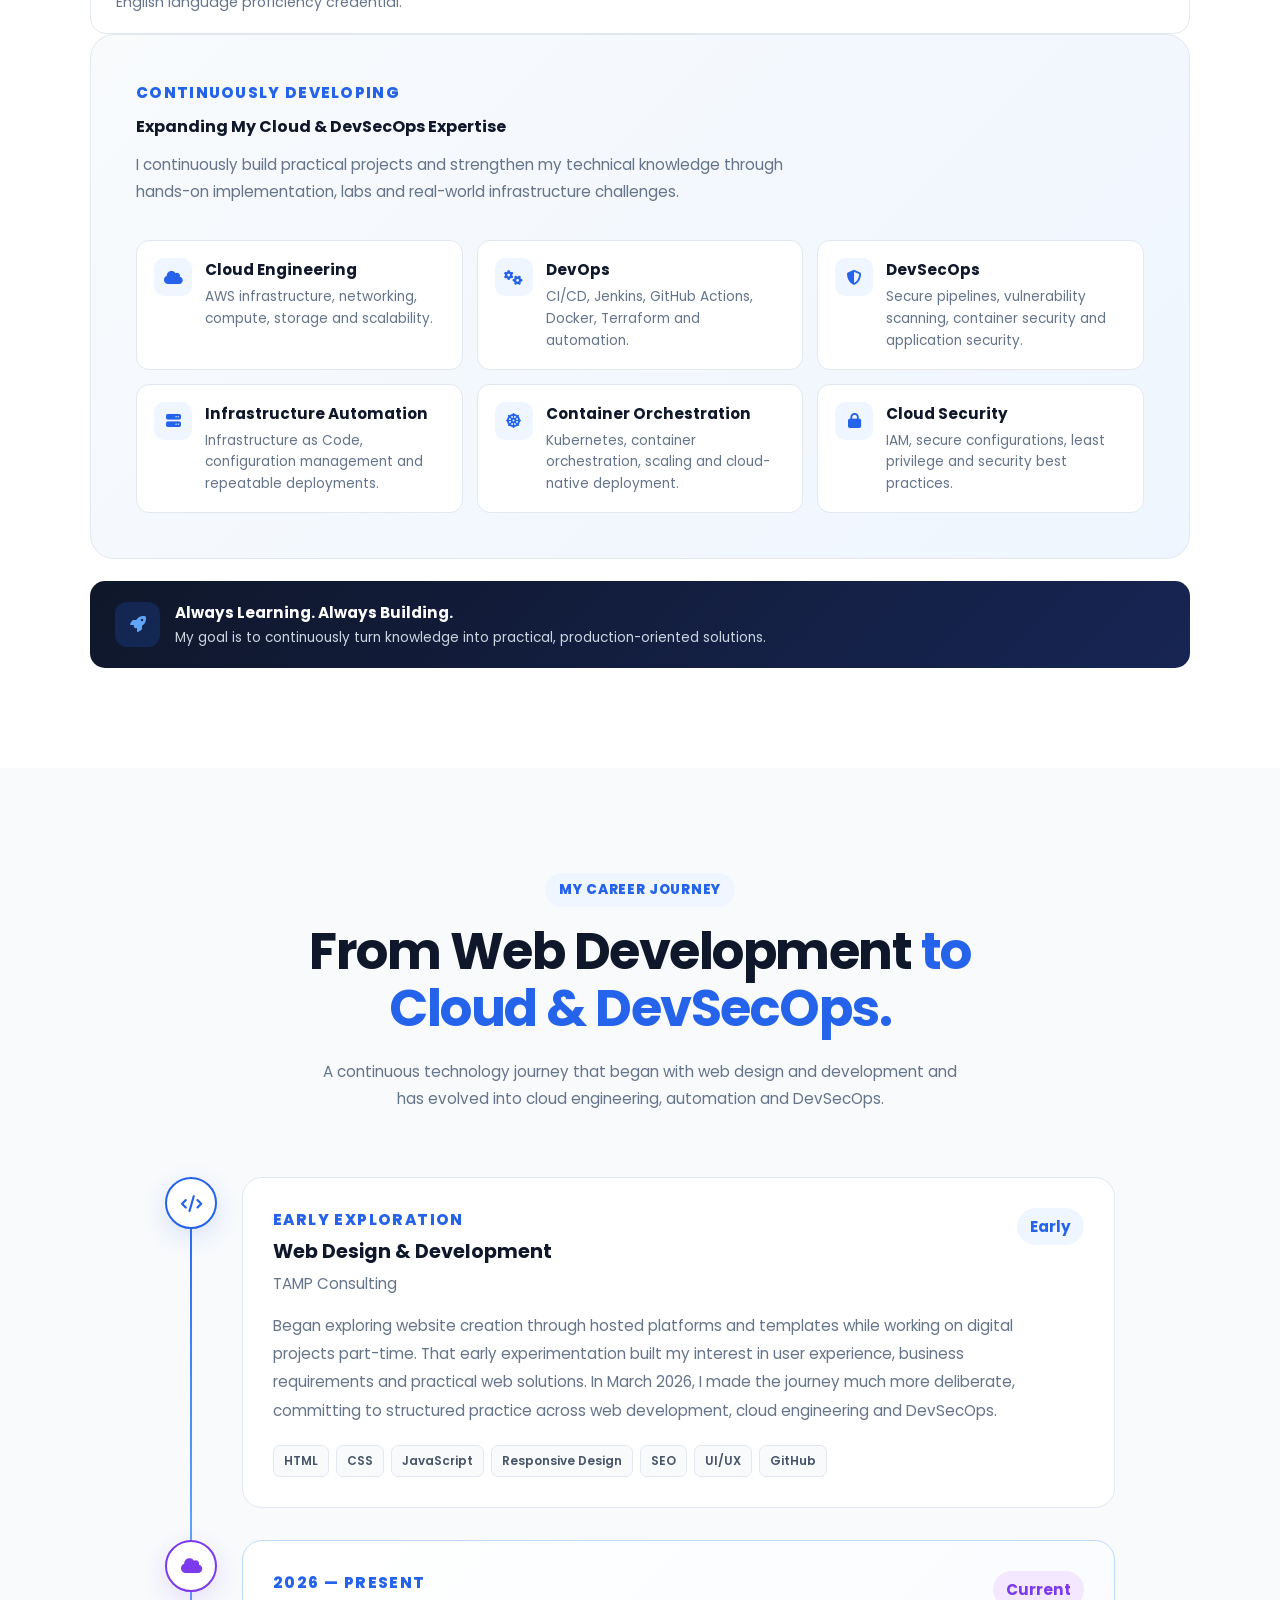
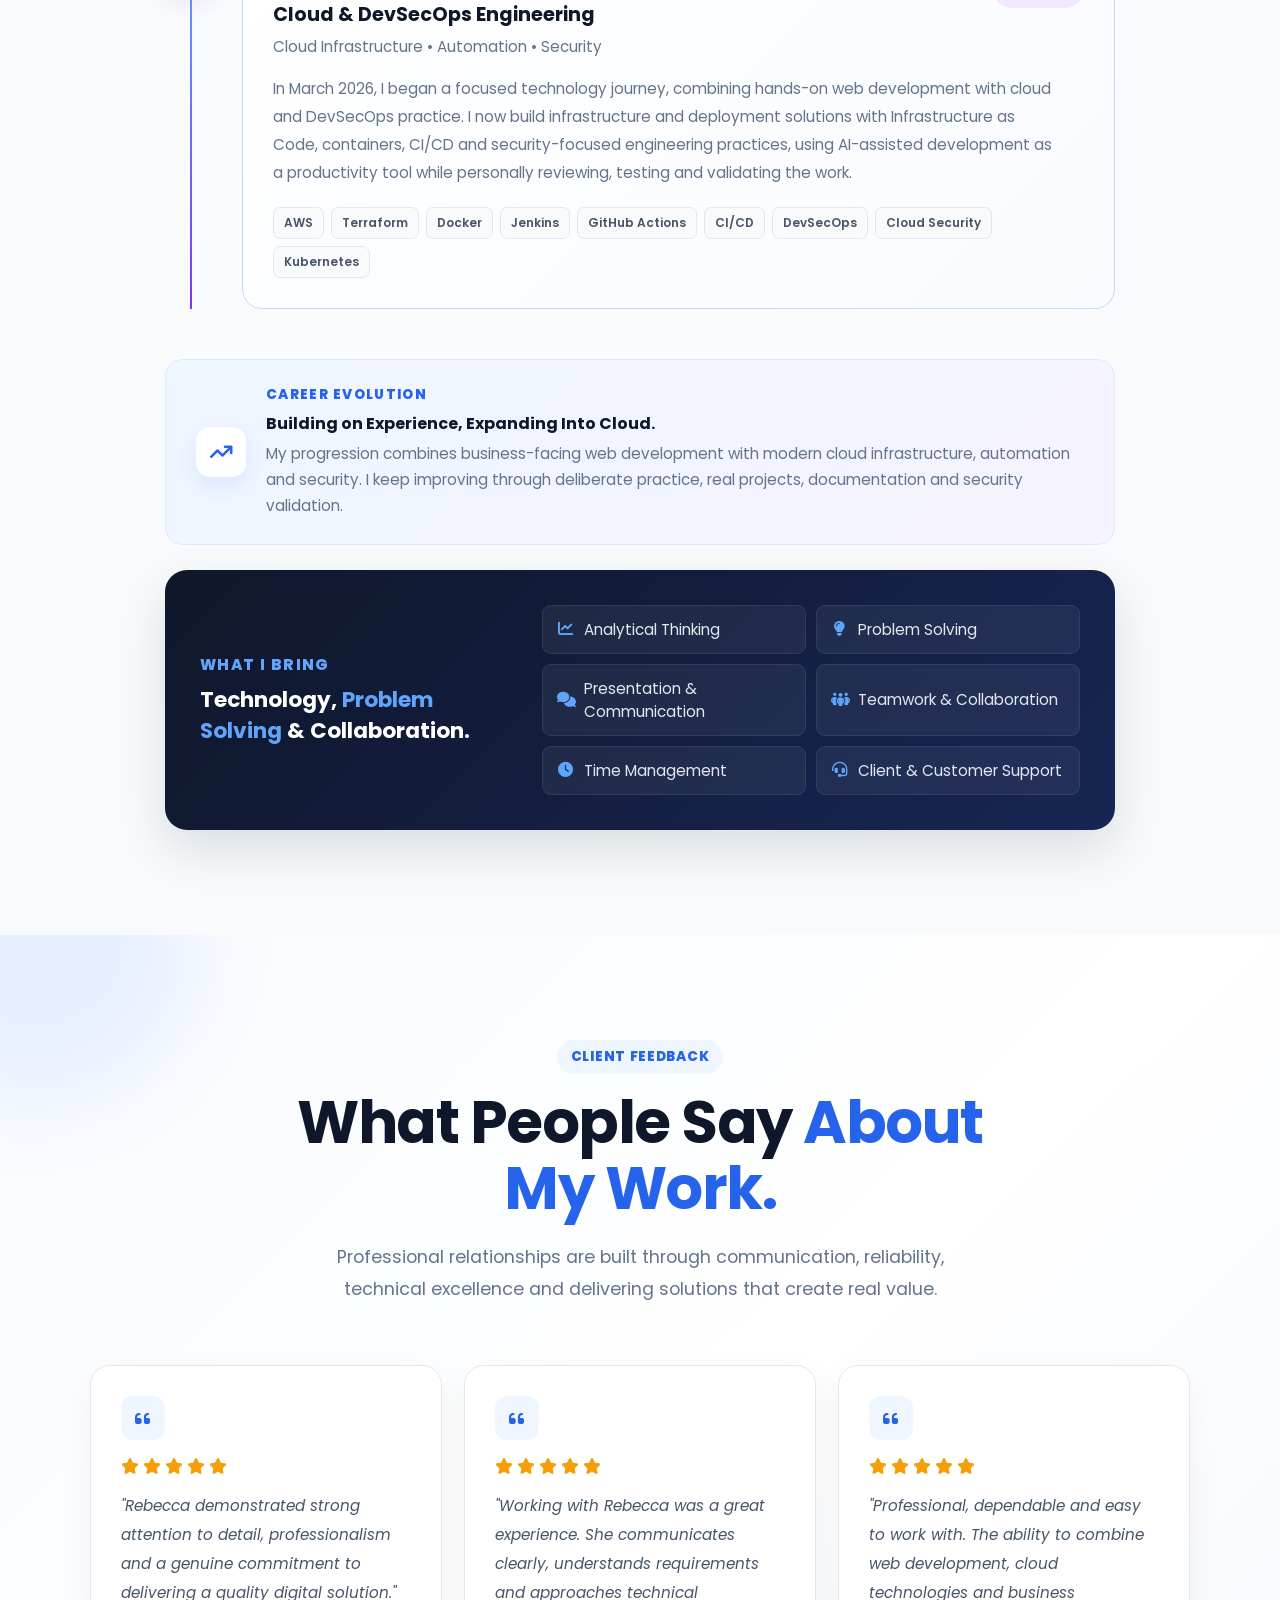
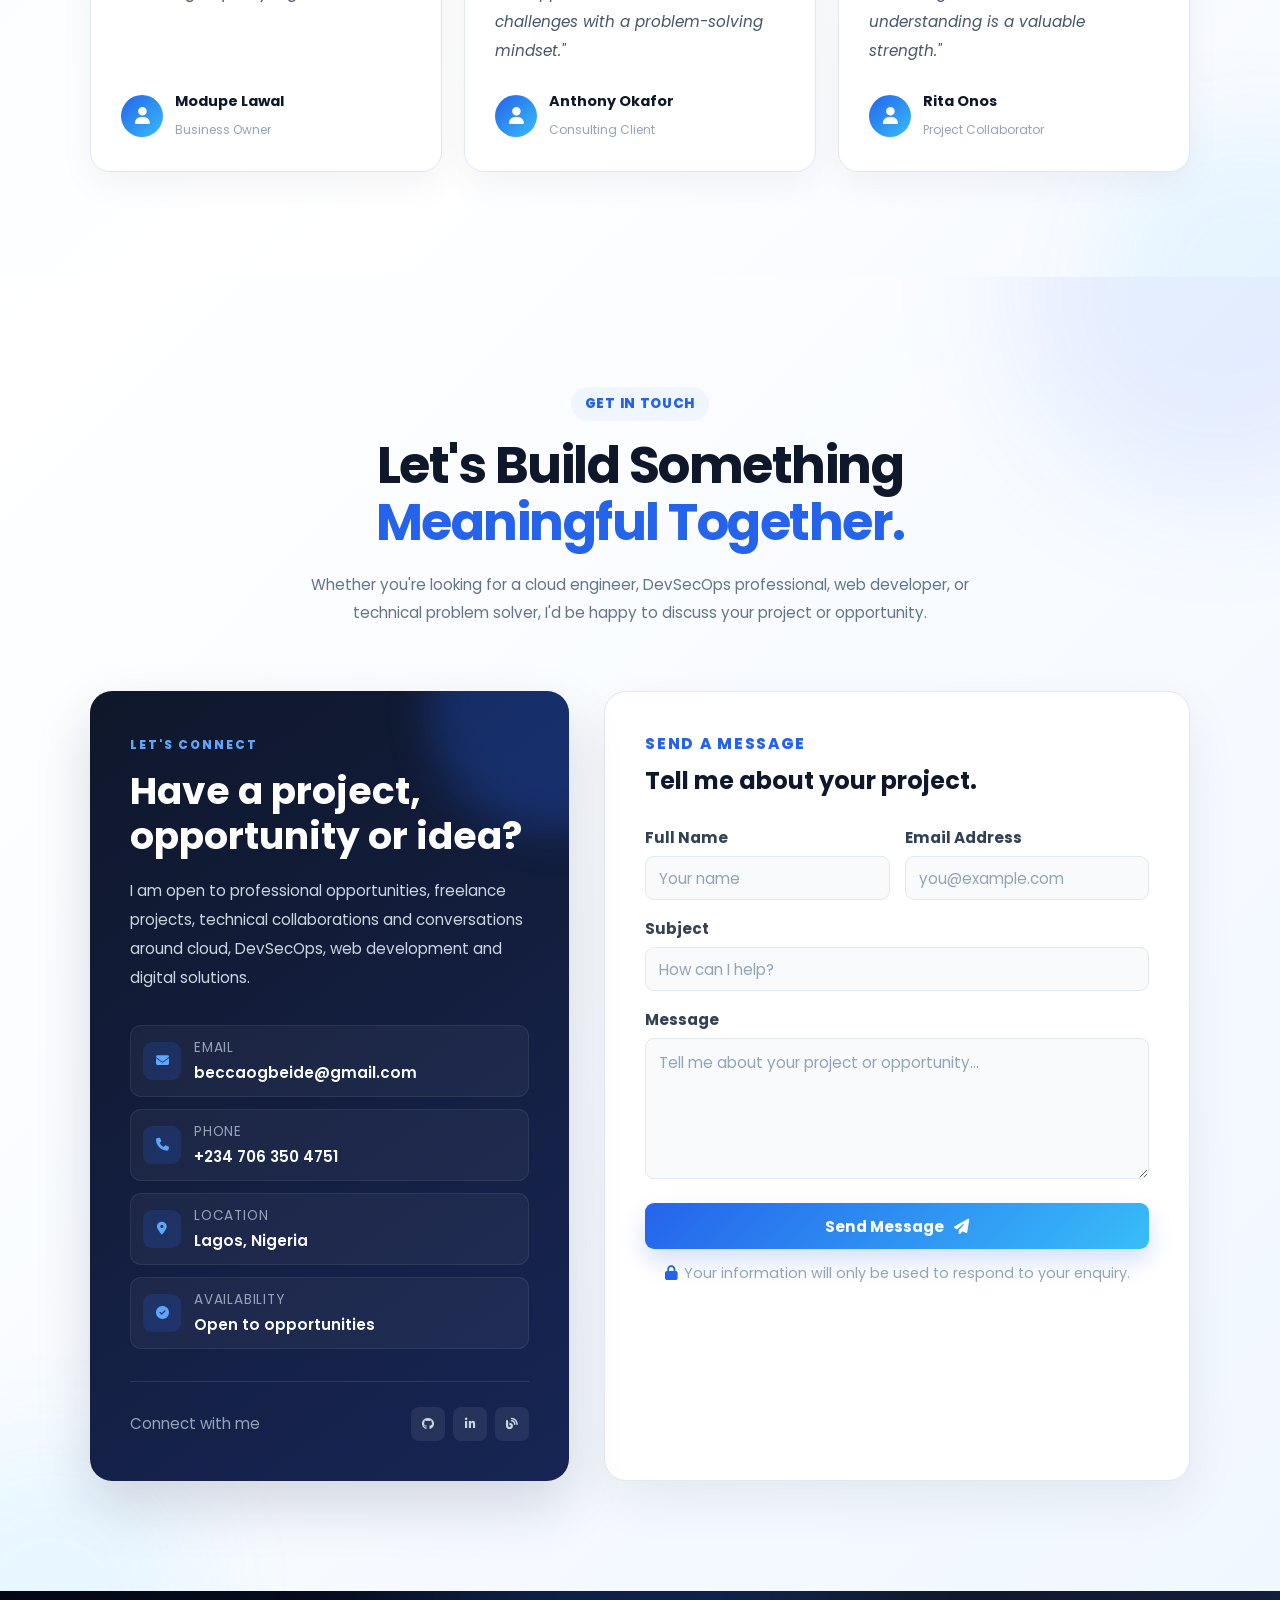
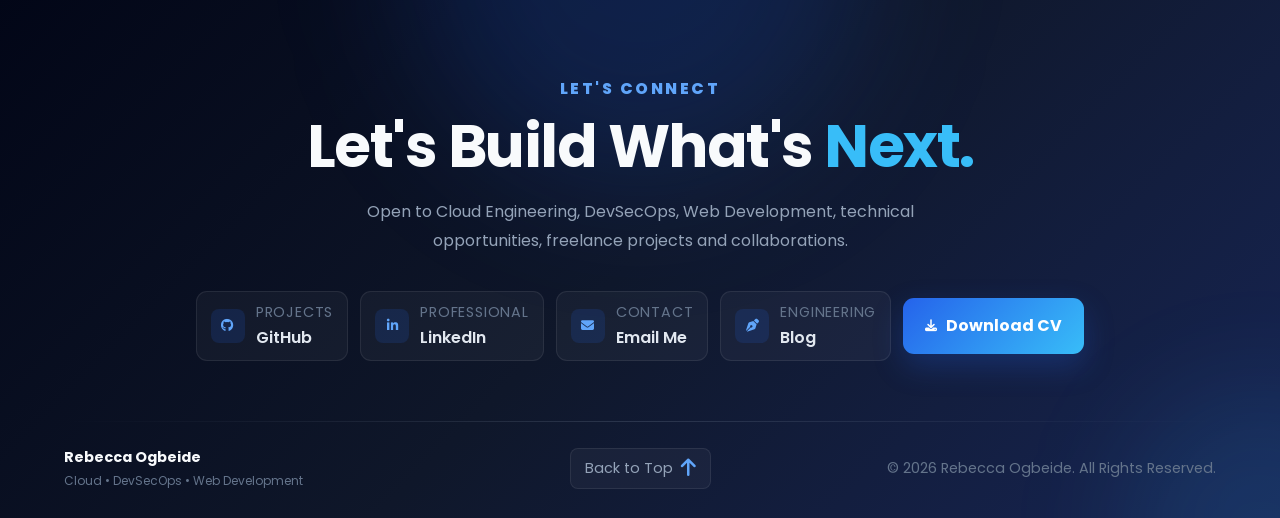
==== commit 3e43062c: "feat: add CV and cover letter download" ====
--- a/index.html
+++ b/index.html
@@ -662,14 +662,14 @@
 
 
                 <a
-                    href="Rebecca-Ogbeide-CV.pdf"
+                    href="Rebecca-Ogbeide-Application-Documents.zip"
                     class="about-btn about-btn-secondary"
                     download
                 >
 
                     <i class="fas fa-download"></i>
 
-                    Download CV
+                    Download CV & Cover Letter
 
                 </a>
 
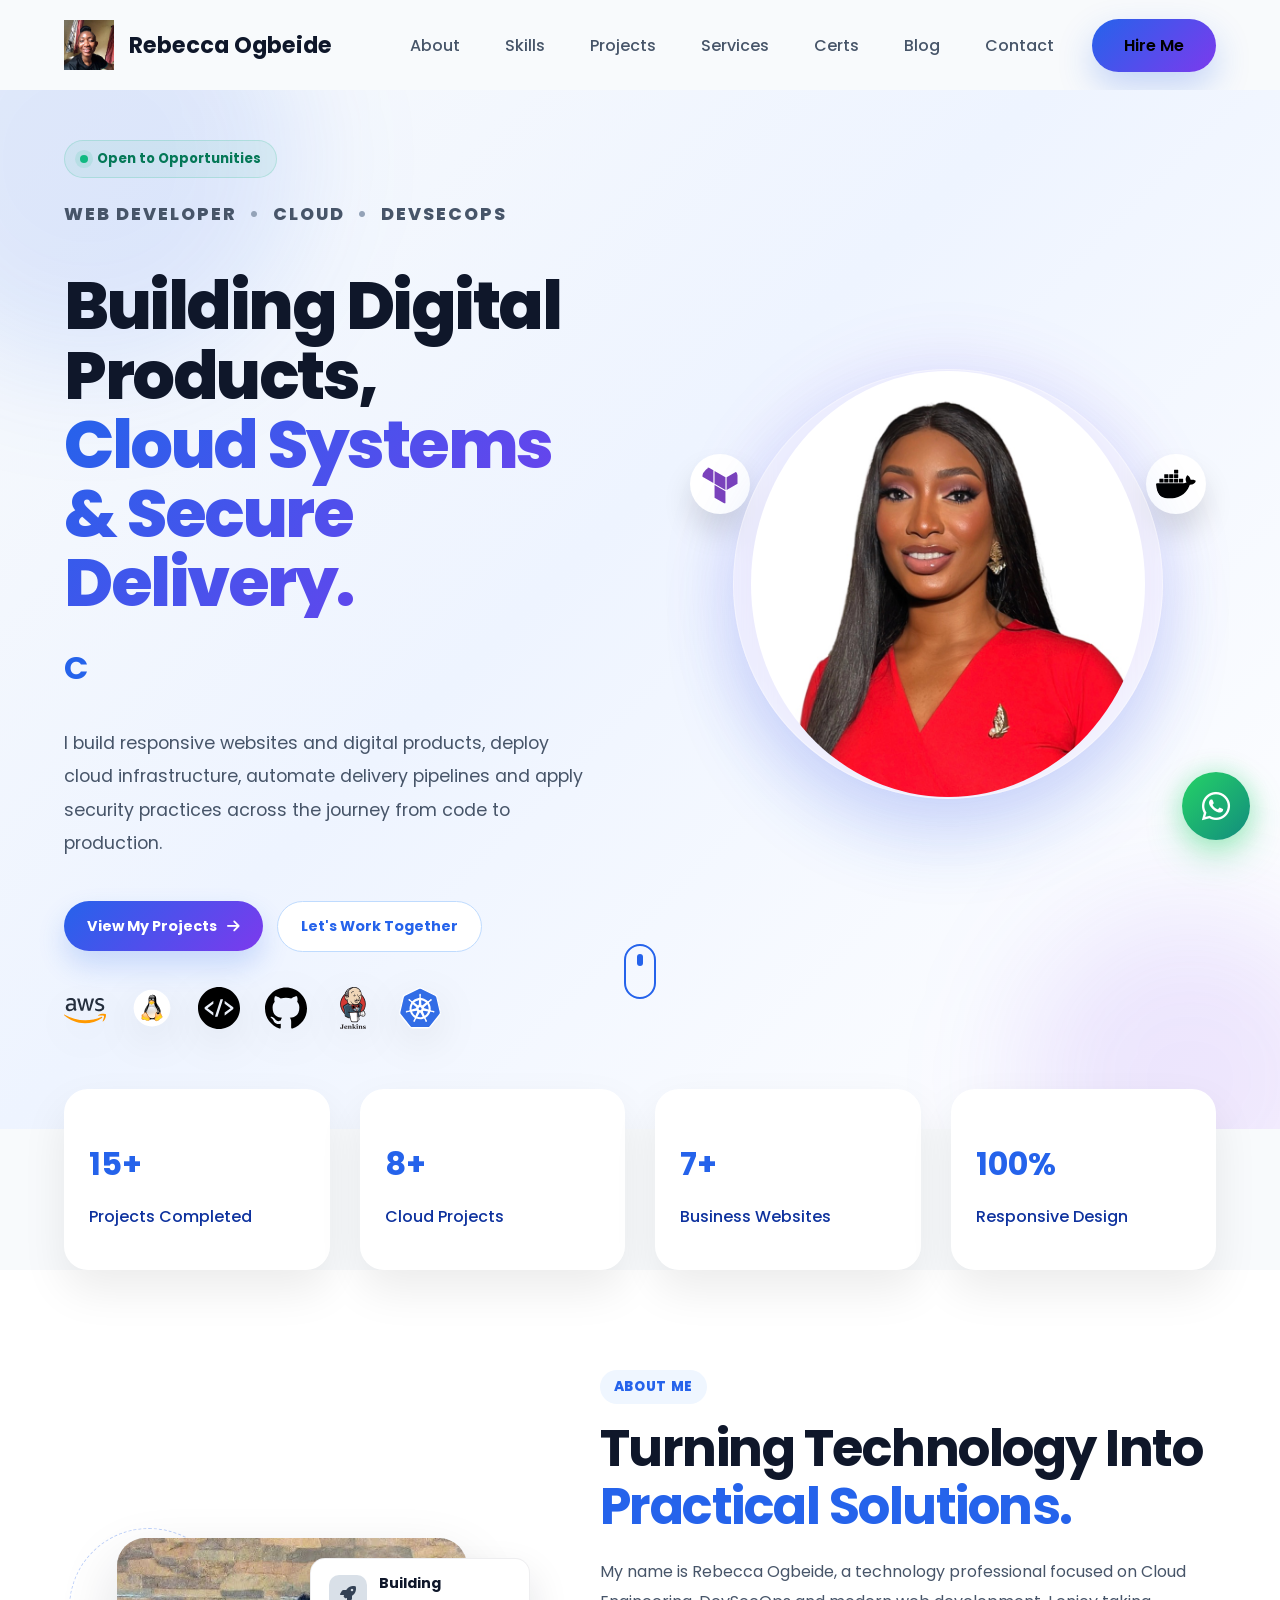
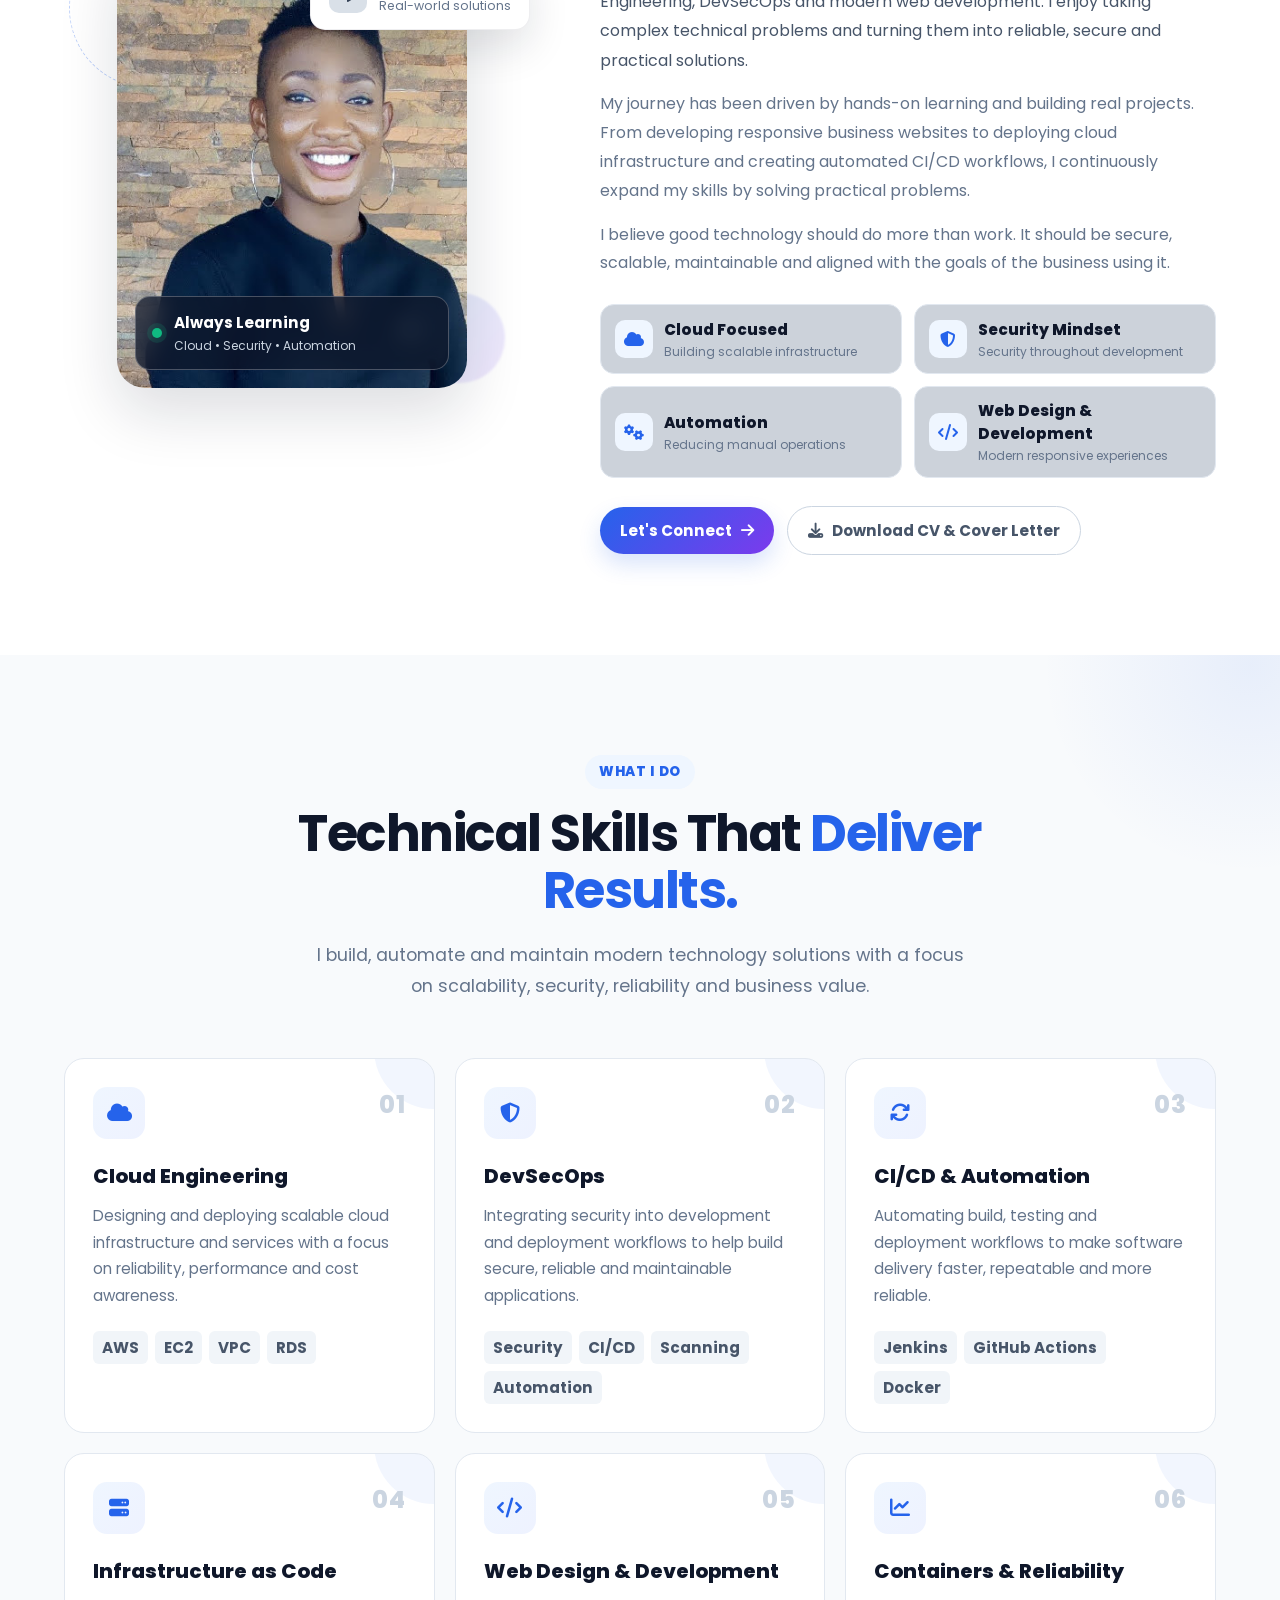
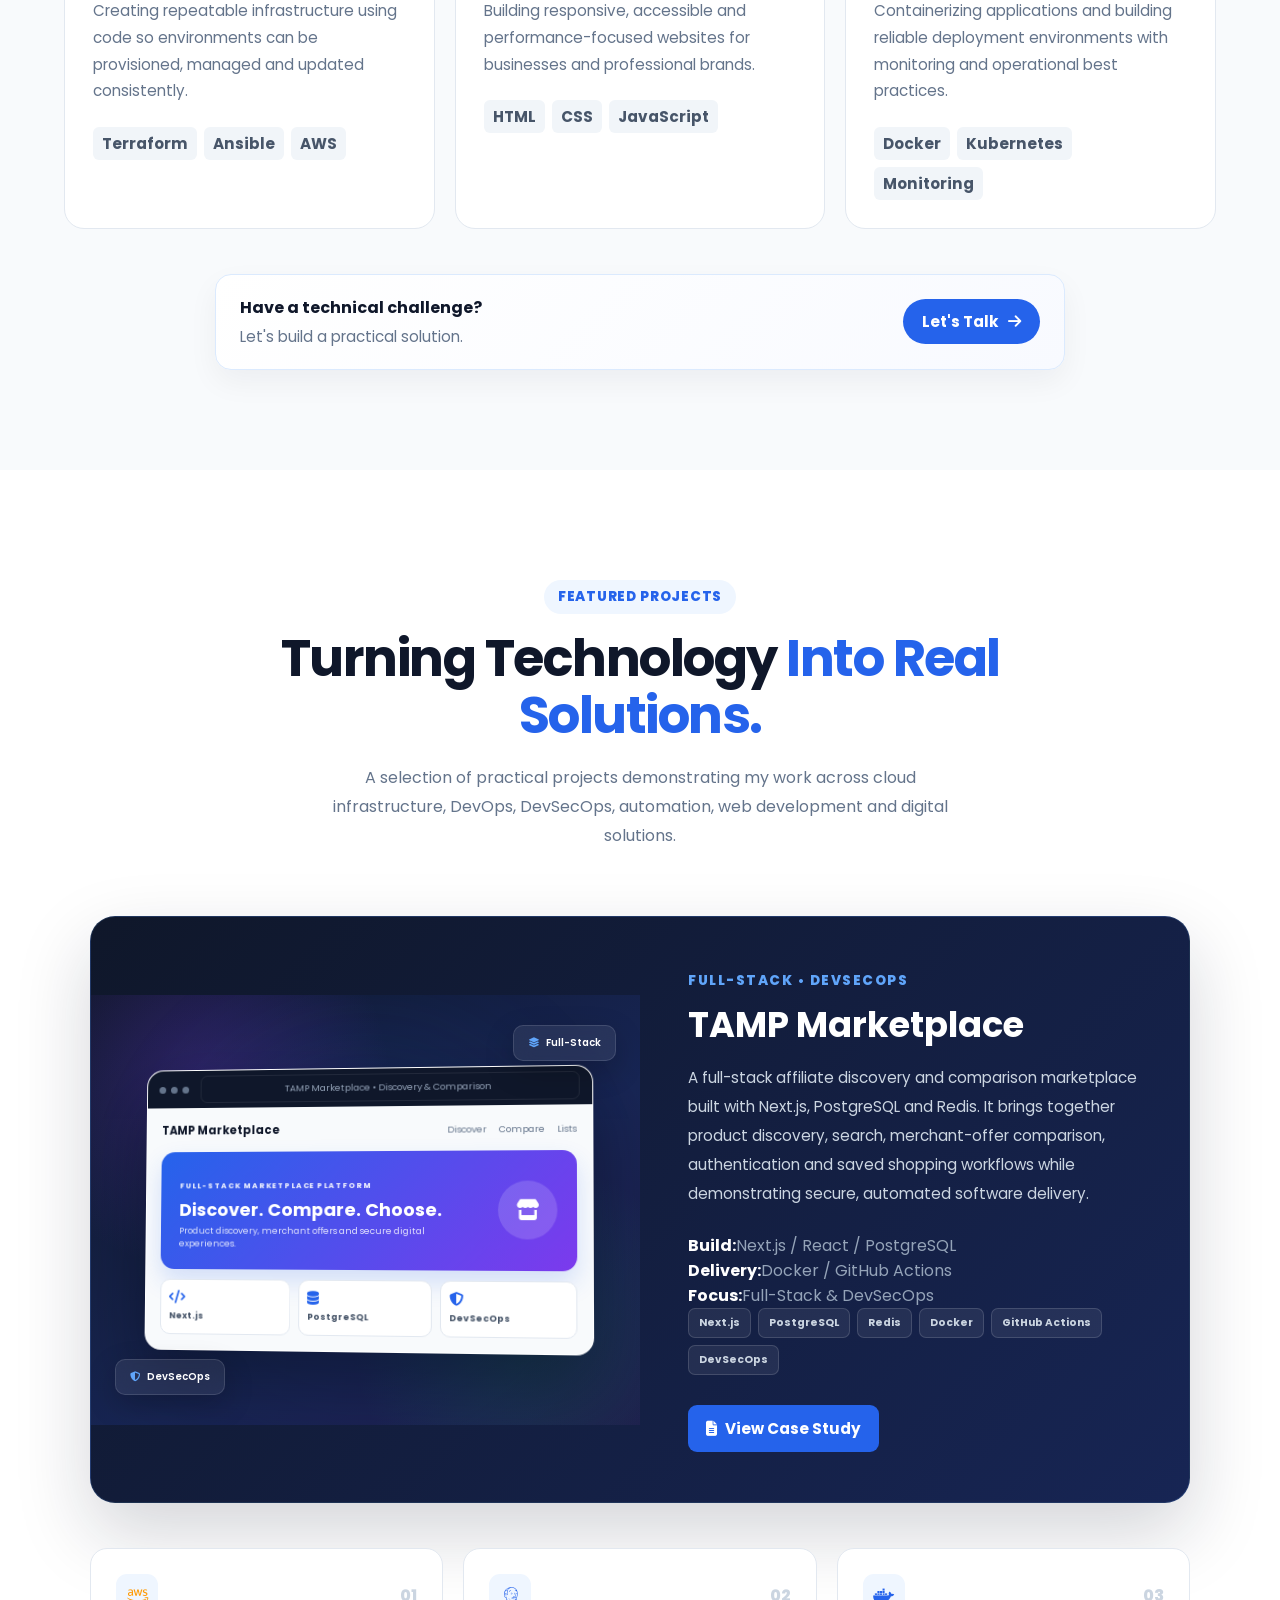
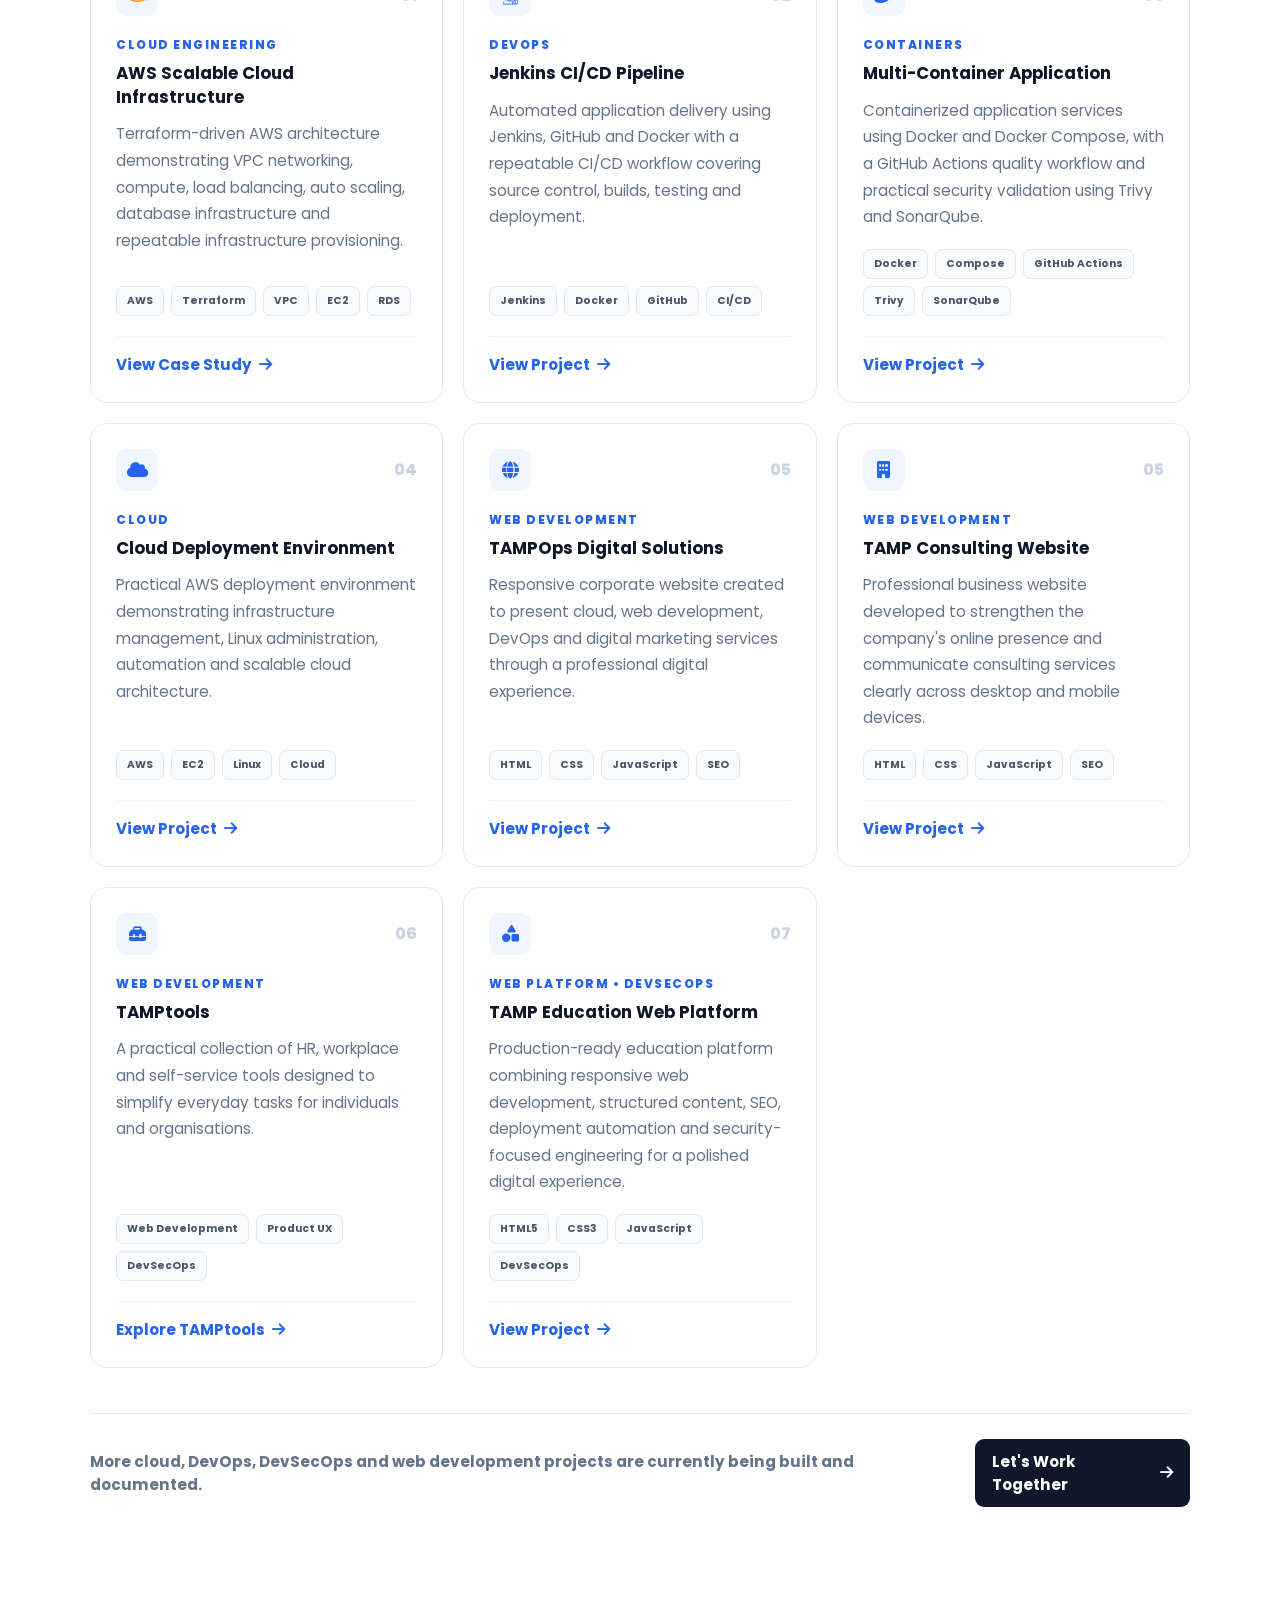
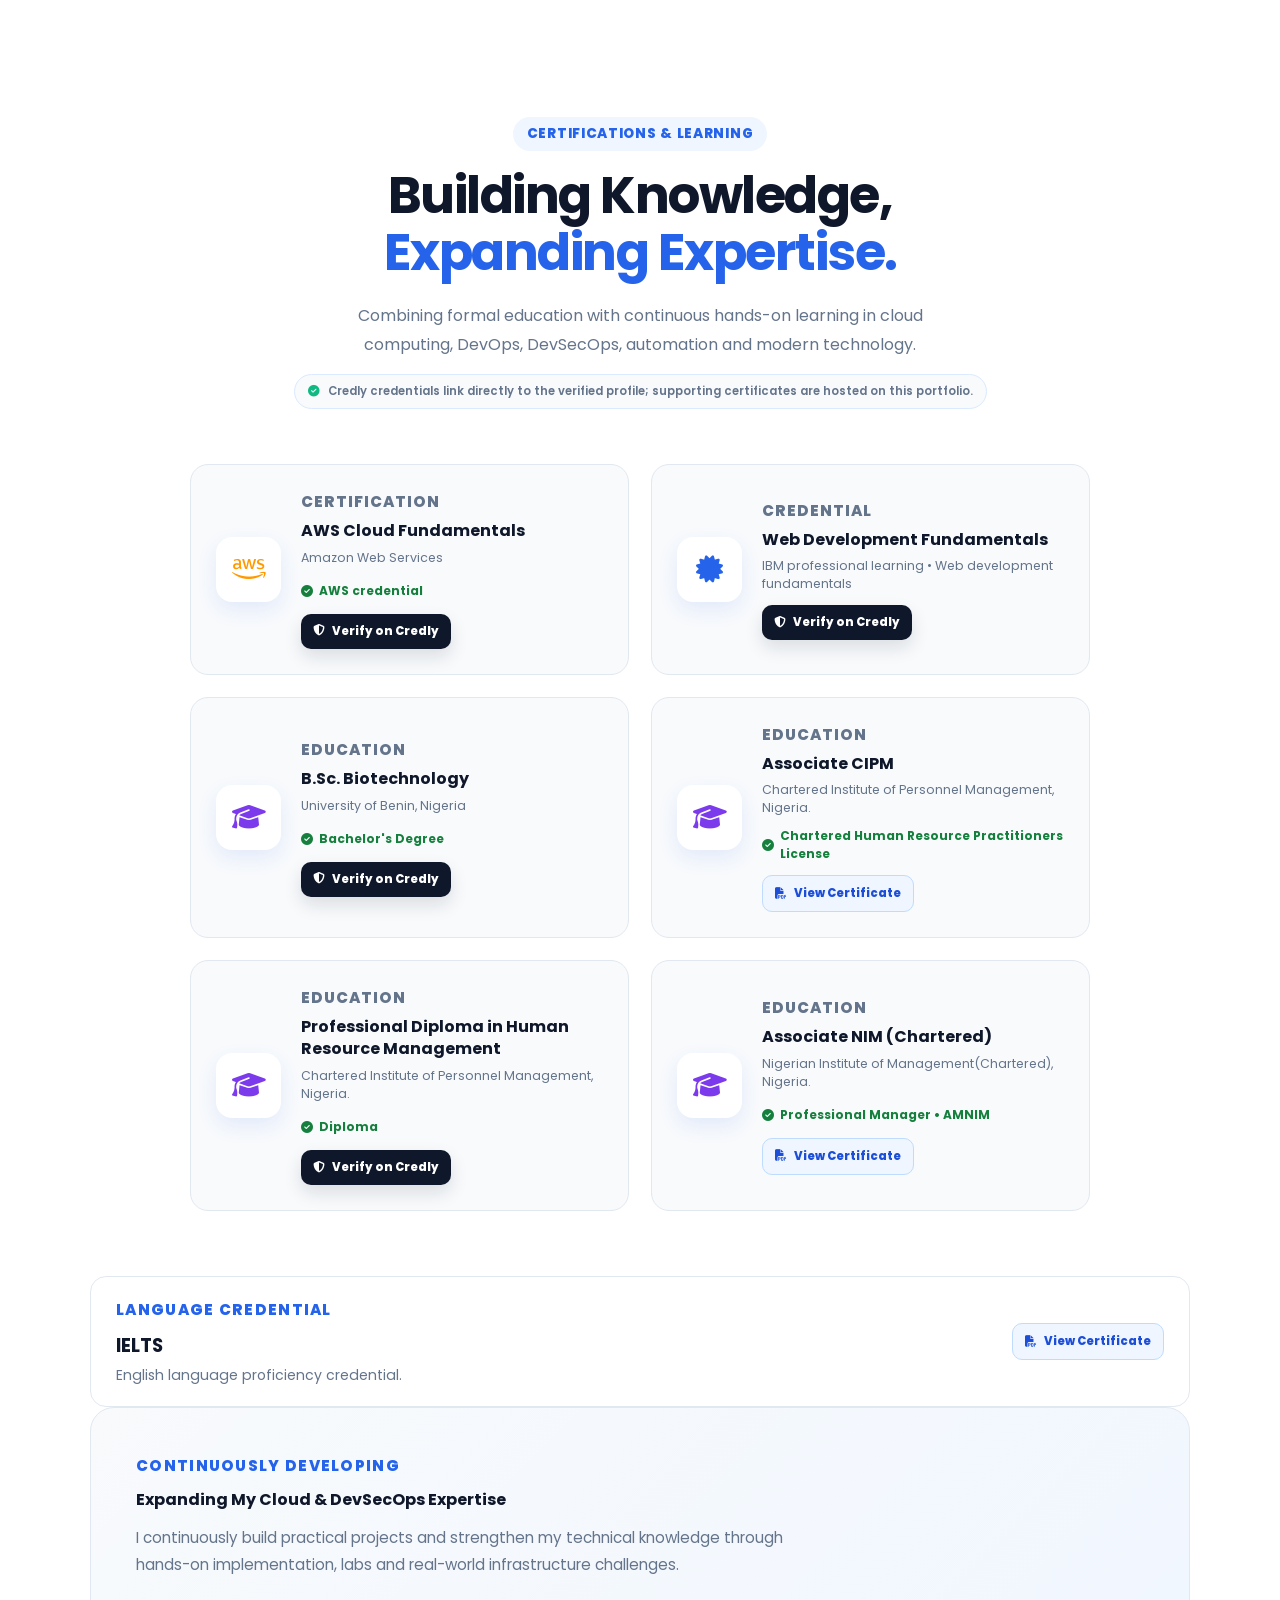
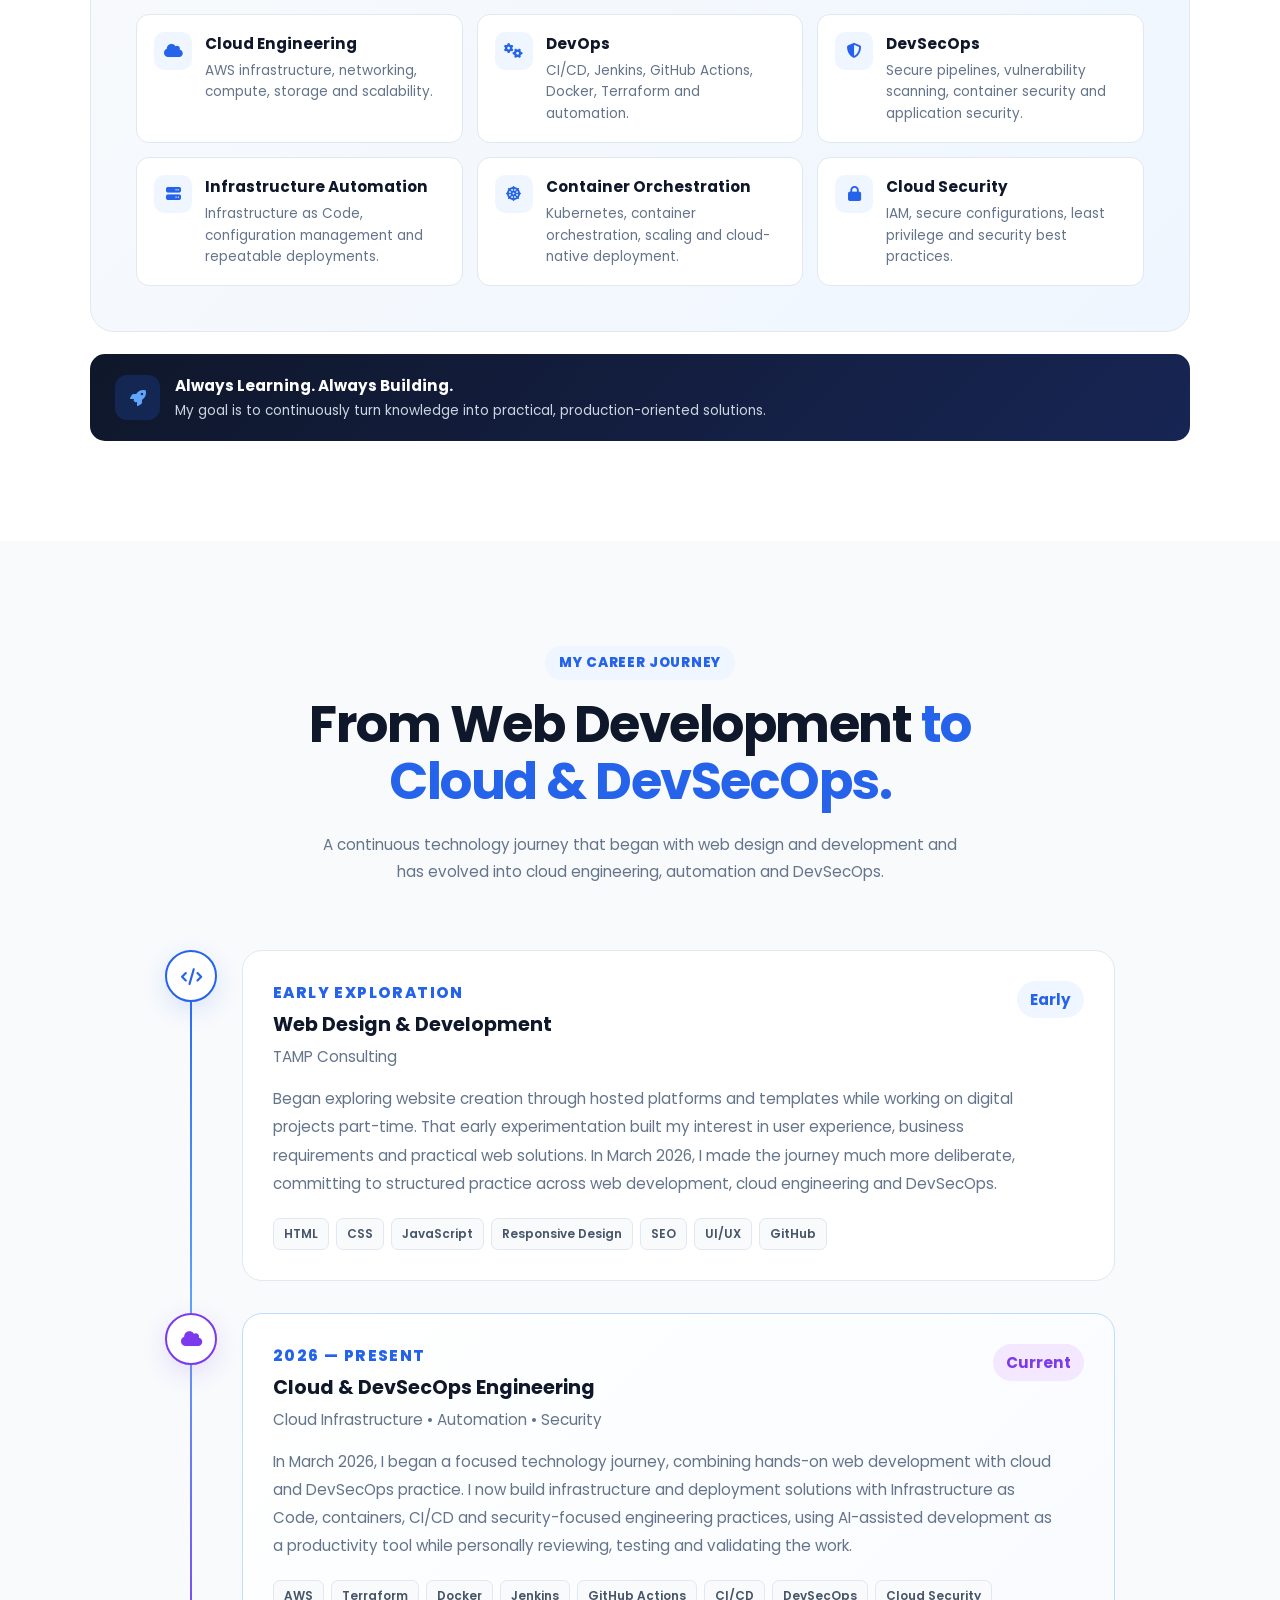
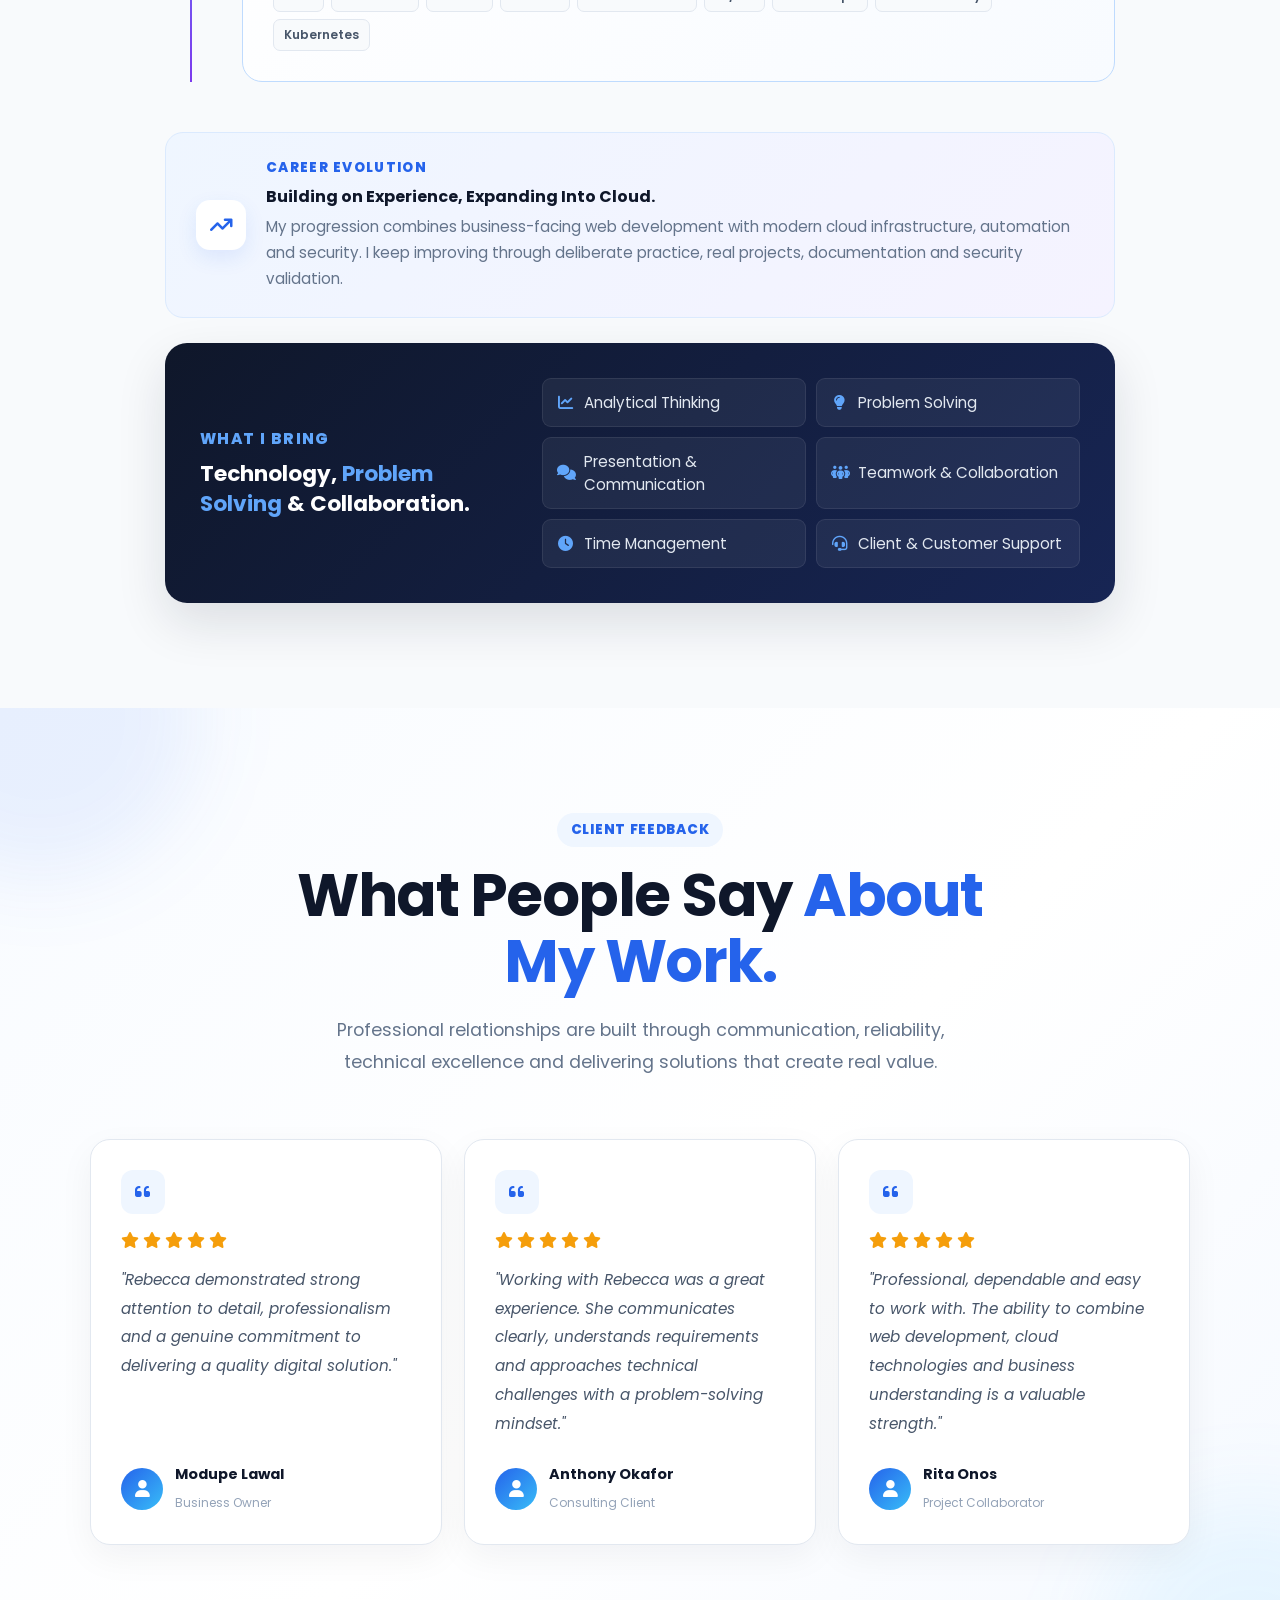
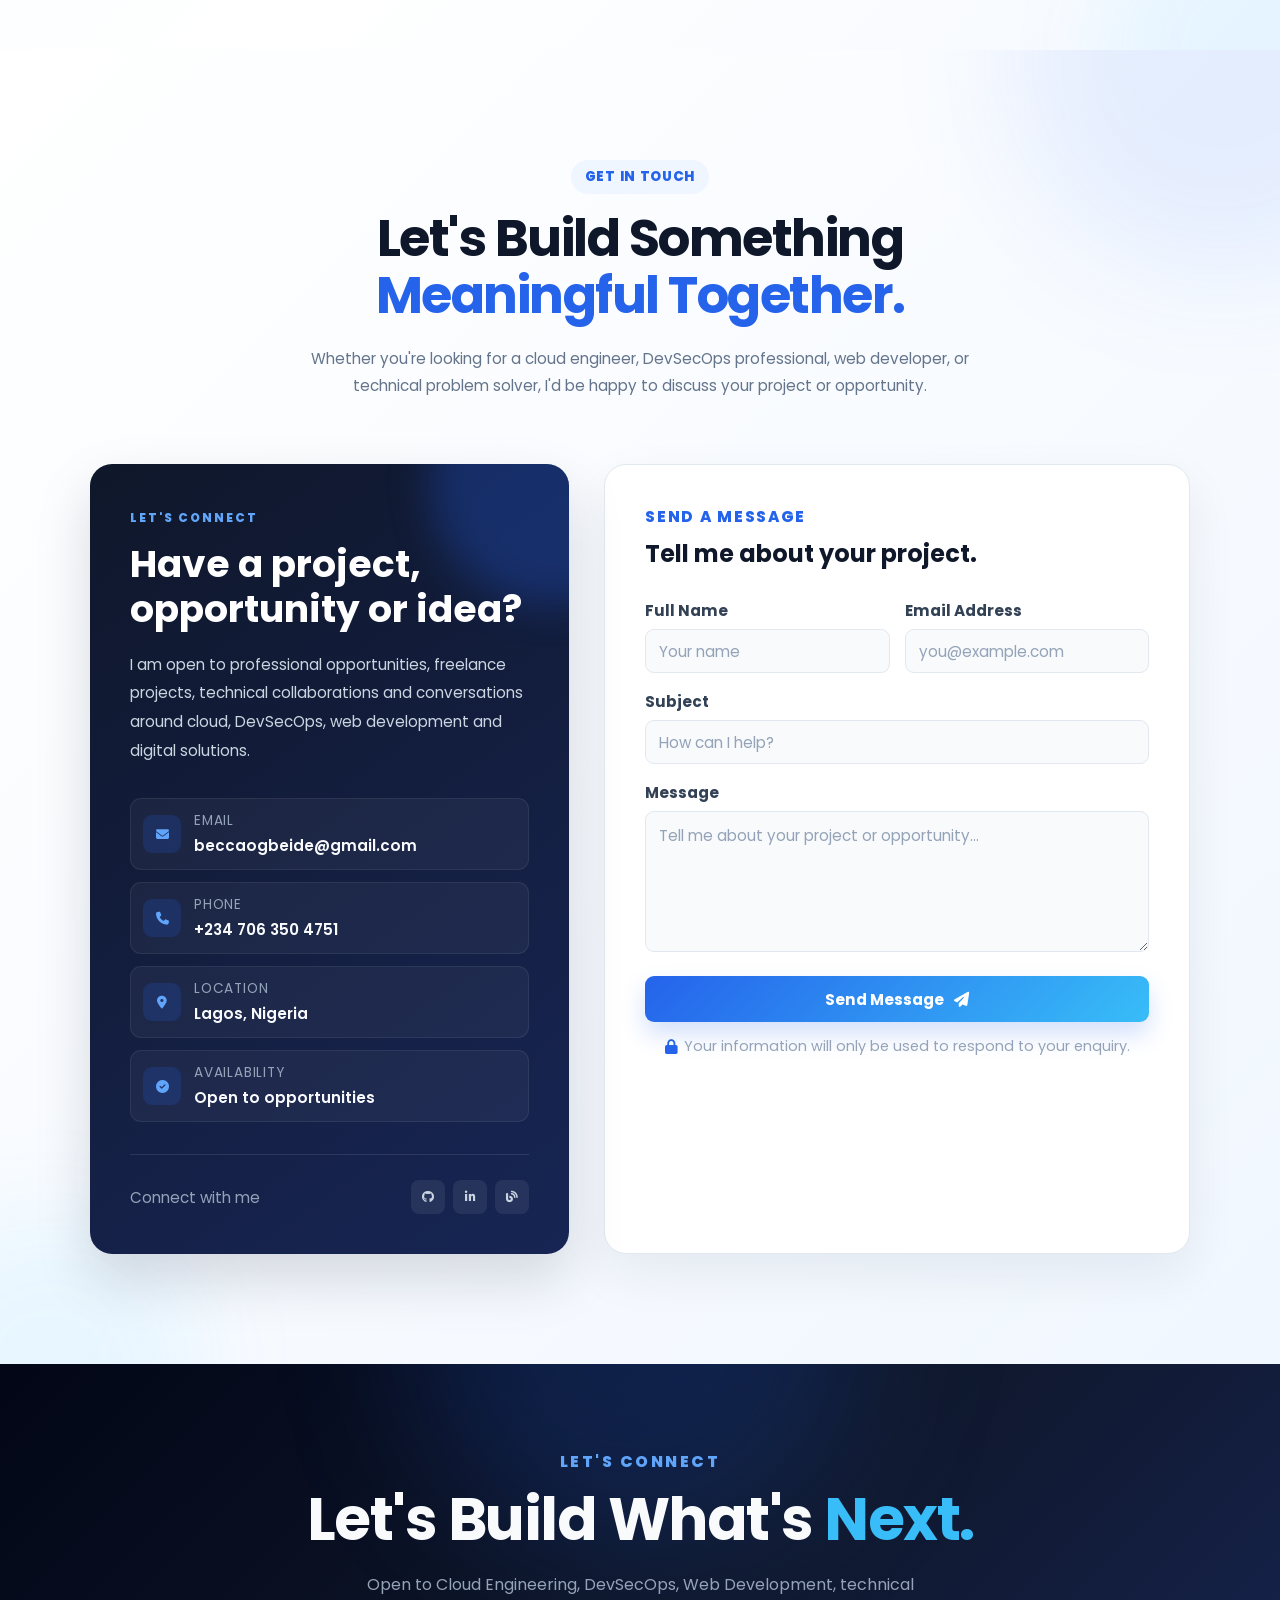
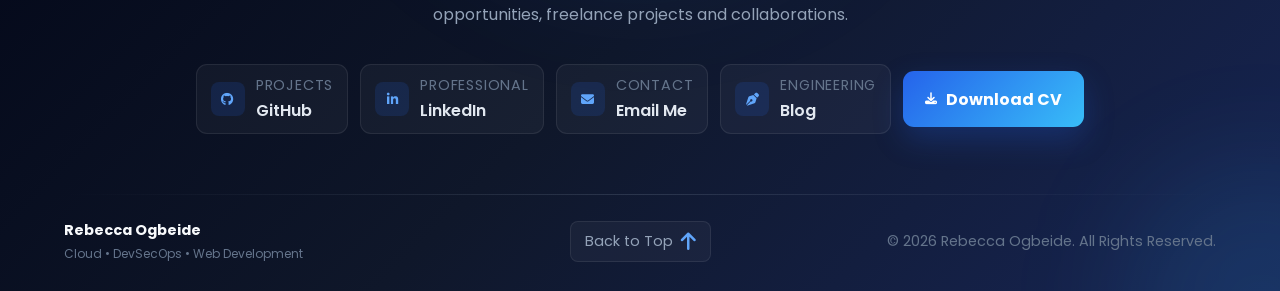
==== commit ef587ea8: "feat: refine featured project and portfolio content" ====
--- a/index.html
+++ b/index.html
@@ -1072,9 +1072,9 @@
                 </p>
 
                 <div class="project-highlights">
-                    <div class="project-highlight"><strong>Build</strong><span>Next.js / React / PostgreSQL</span></div>
-                    <div class="project-highlight"><strong>Delivery</strong><span>Docker / GitHub Actions</span></div>
-                    <div class="project-highlight"><strong>Focus</strong><span>Full-Stack &amp; DevSecOps</span></div>
+                    <div class="project-highlight"><strong>Build:</strong><span>Next.js / React / PostgreSQL</span></div>
+                    <div class="project-highlight"><strong>Delivery:</strong><span>Docker / GitHub Actions</span></div>
+                    <div class="project-highlight"><strong>Focus:</strong><span>Full-Stack &amp; DevSecOps</span></div>
                 </div>
 
                 <div class="project-tech"><span>Next.js</span><span>PostgreSQL</span><span>Redis</span><span>Docker</span><span>GitHub Actions</span><span>DevSecOps</span></div>
@@ -1327,7 +1327,7 @@
                     </div>
 
                     <span class="project-number">
-                        06
+                        05
                     </span>
 
                 </div>
@@ -1368,6 +1368,31 @@
             </article>
 
 
+
+            <!-- PROJECT 06 -->
+            <article class="project-card" data-project="tamptools">
+                <div class="project-card-top">
+                    <div class="project-icon">
+                        <i class="fas fa-toolbox"></i>
+                    </div>
+                    <span class="project-number">06</span>
+                </div>
+                <span class="project-category">WEB DEVELOPMENT</span>
+                <h3>TAMPtools</h3>
+                <p>A practical collection of HR, workplace and self-service tools designed to simplify everyday tasks for individuals and organisations.</p>
+                <div class="project-tech">
+                    <span>Web Development</span>
+                    <span>Product UX</span>
+                    <span>DevSecOps</span>
+                </div>
+                <div class="project-card-link">
+                    <a href="https://tools.tampconsulting.space/" rel="noopener noreferrer" target="_blank">
+                        Explore TAMPtools
+                        <i class="fas fa-arrow-right"></i>
+                    </a>
+                </div>
+            </article>
+
             <!-- PROJECT 07 -->
 
             <article class="project-card">
@@ -1539,7 +1564,7 @@
                 <div class="qualification-icon"><i class="fas fa-certificate"></i></div>
                 <div class="qualification-content">
                     <span class="qualification-type">CREDENTIAL</span>
-                    <h3>Web Development Basics</h3>
+                    <h3>Web Development Fundamentals</h3>
                     <p>IBM professional learning • Web development fundamentals</p>
                     <div class="qualification-actions">
                         <a href="https://www.credly.com/users/edeghogho-ogbeide" target="_blank" rel="noopener noreferrer" class="cert-btn cert-btn-primary"><i class="fas fa-shield-halved"></i> Verify on Credly</a>
@@ -1547,17 +1572,7 @@
                 </div>
             </article>
 
-            <article class="qualification-card ibm-cert">
-                <div class="qualification-icon"><i class="fas fa-certificate"></i></div>
-                <div class="qualification-content">
-                    <span class="qualification-type">CREDENTIAL</span>
-                    <h3>Web Application Testing and Deployment</h3>
-                    <p>IBM professional learning • Testing, deployment and application delivery</p>
-                    <div class="qualification-actions">
-                        <a href="https://www.credly.com/users/edeghogho-ogbeide" target="_blank" rel="noopener noreferrer" class="cert-btn cert-btn-primary"><i class="fas fa-shield-halved"></i> Verify on Credly</a>
-                    </div>
-                </div>
-            </article>
+
 
 
             <!-- UNIVERSITY DEGREE -->
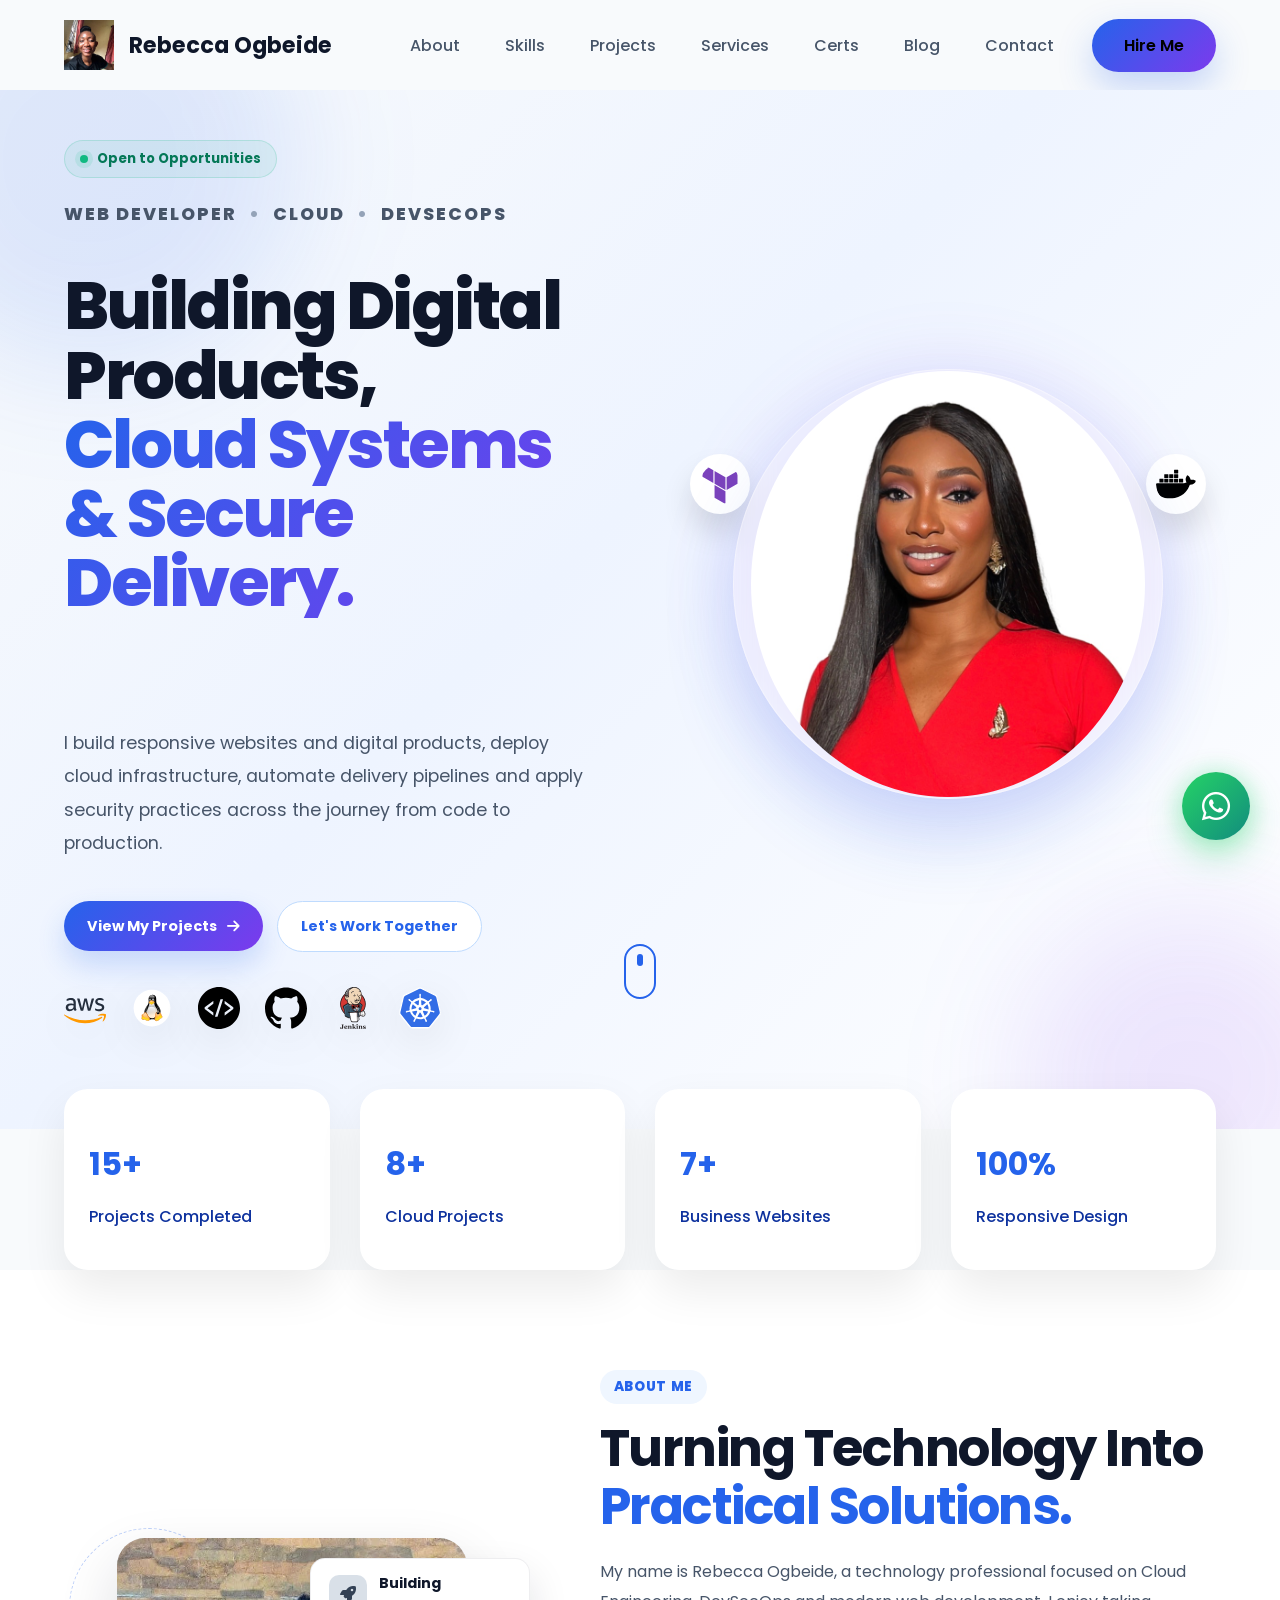
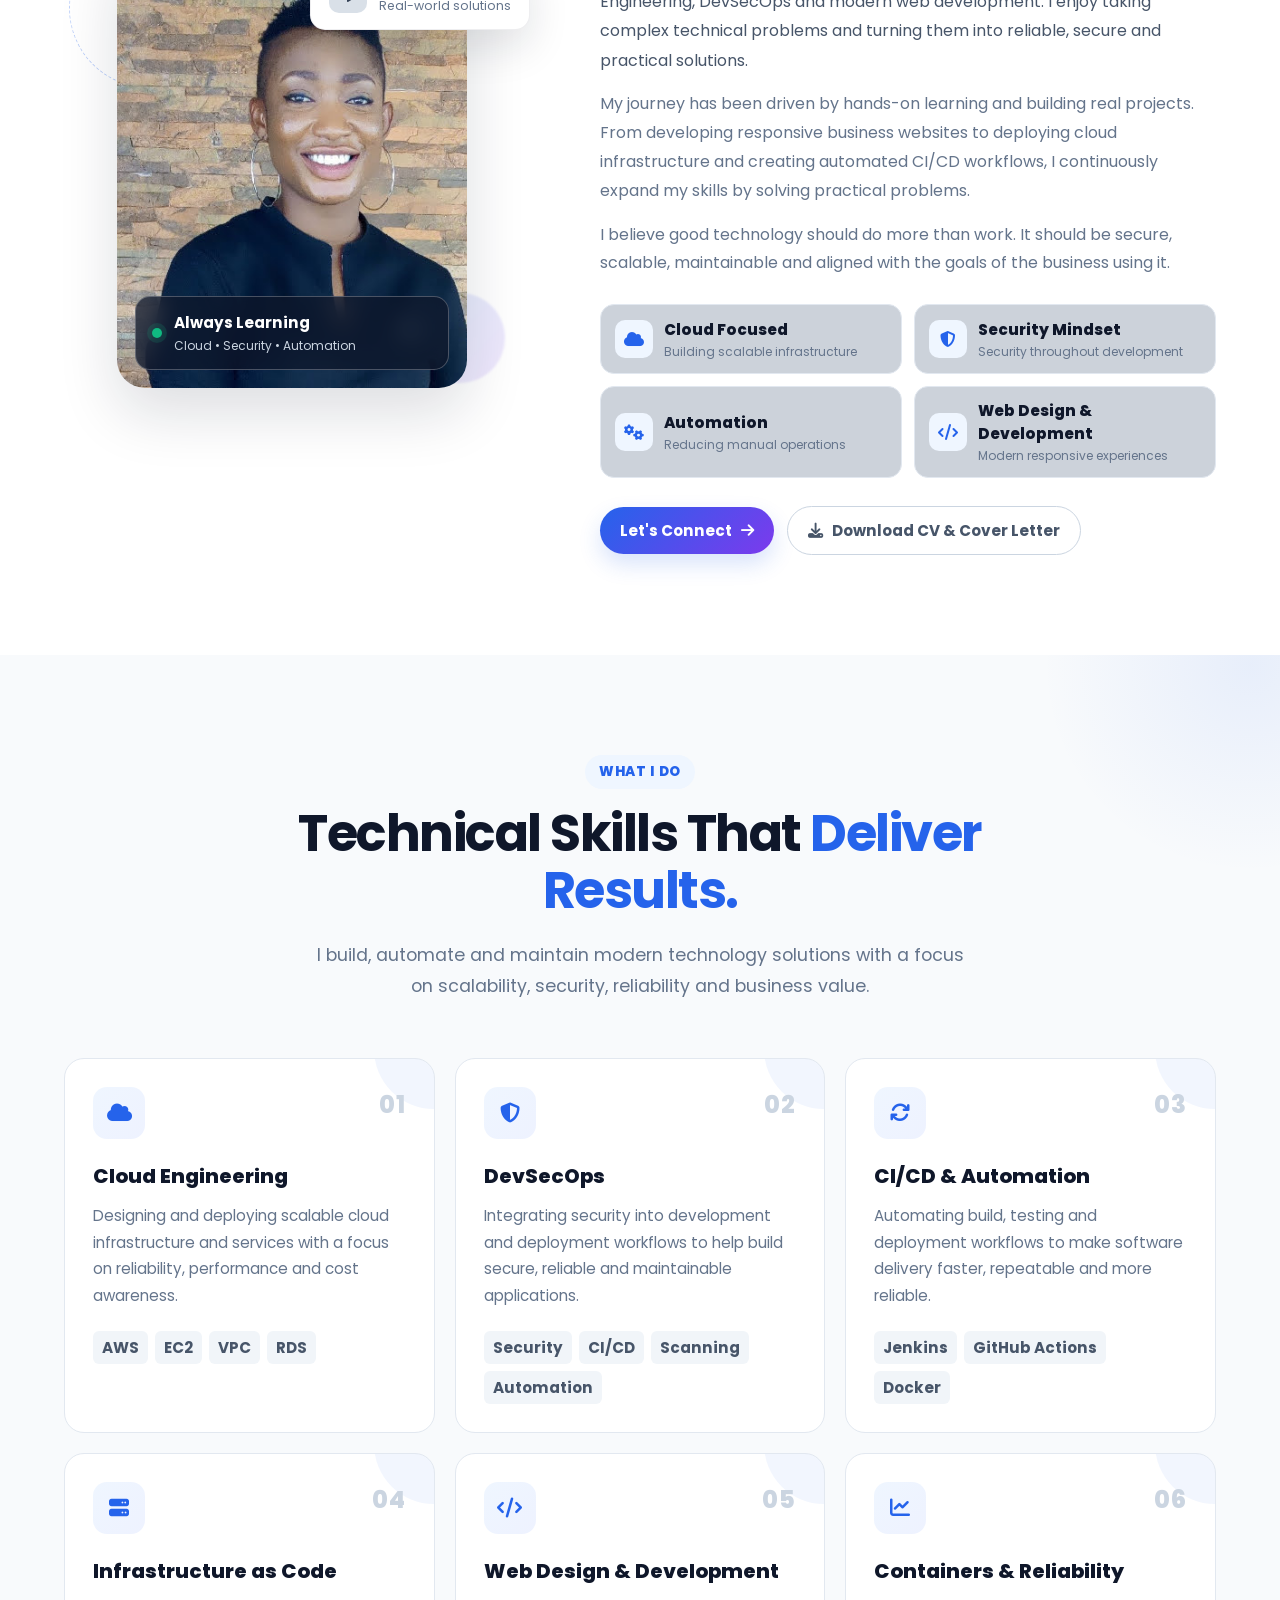
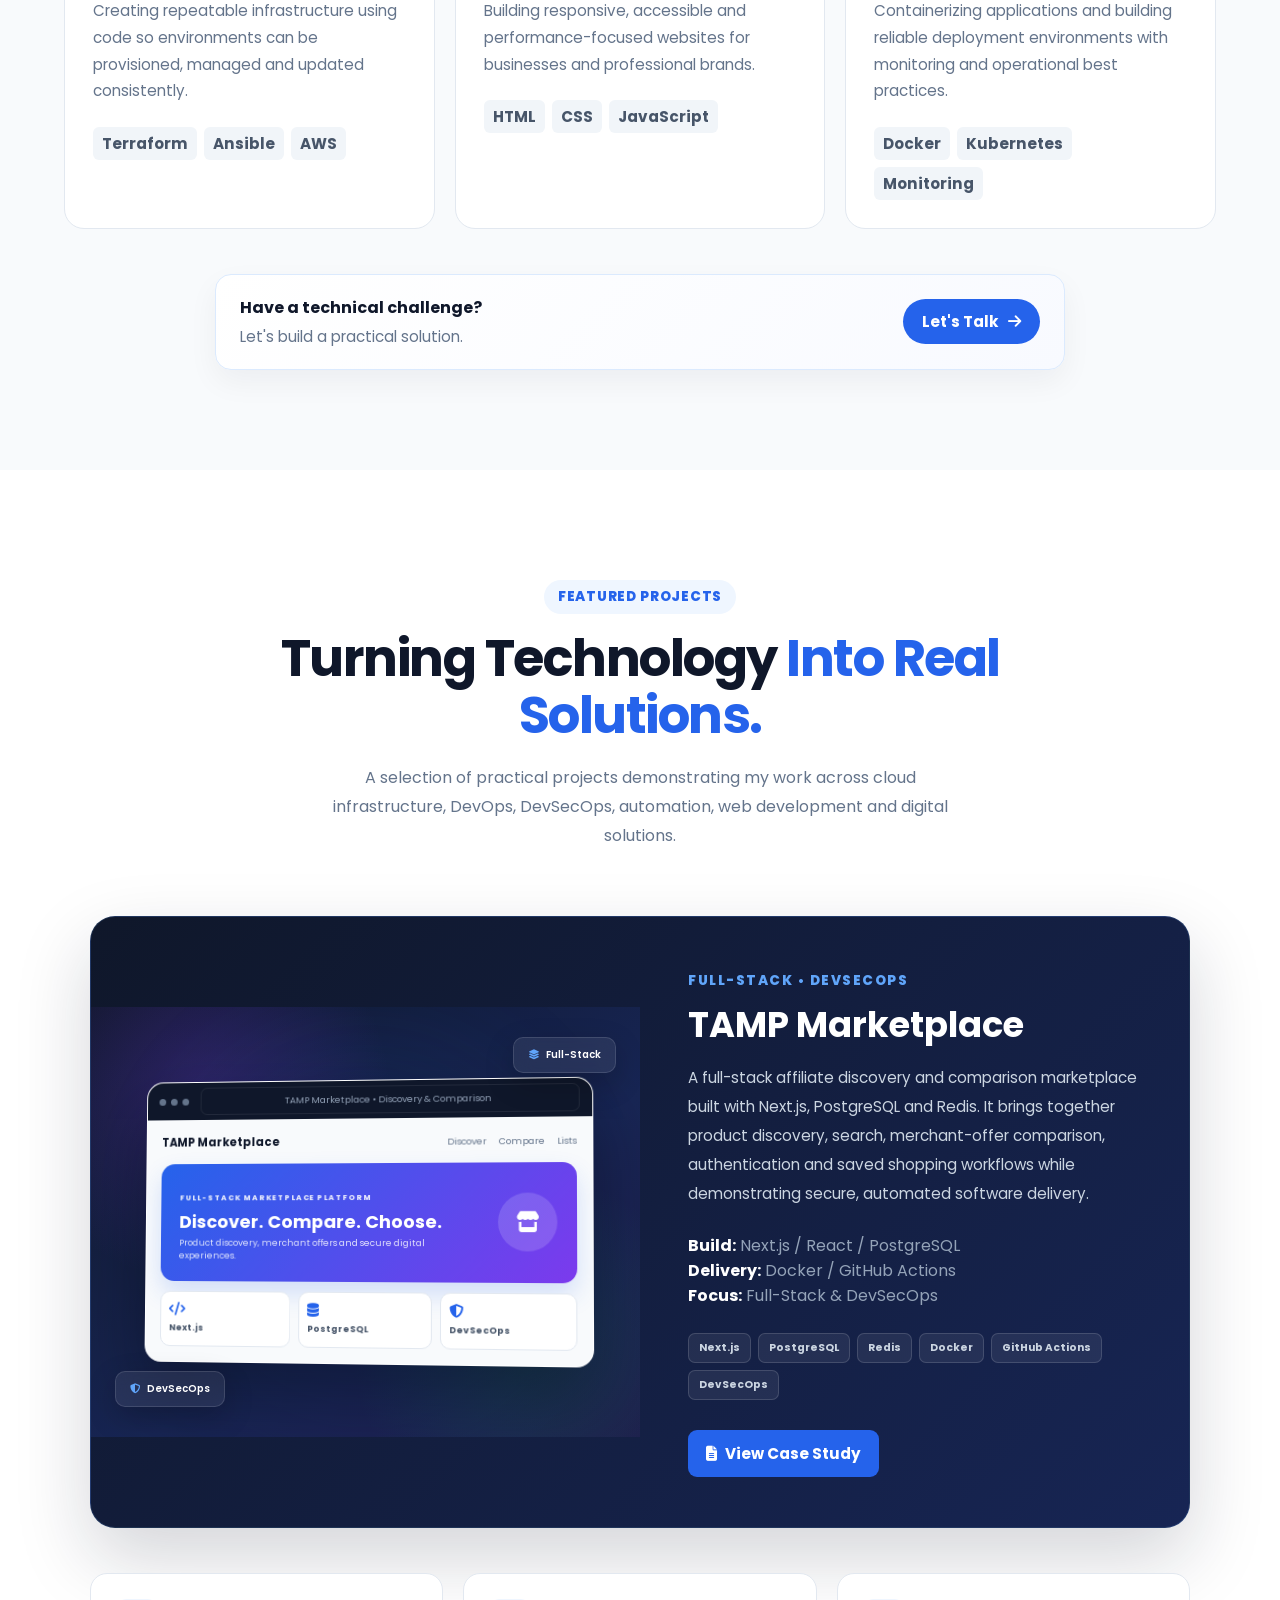
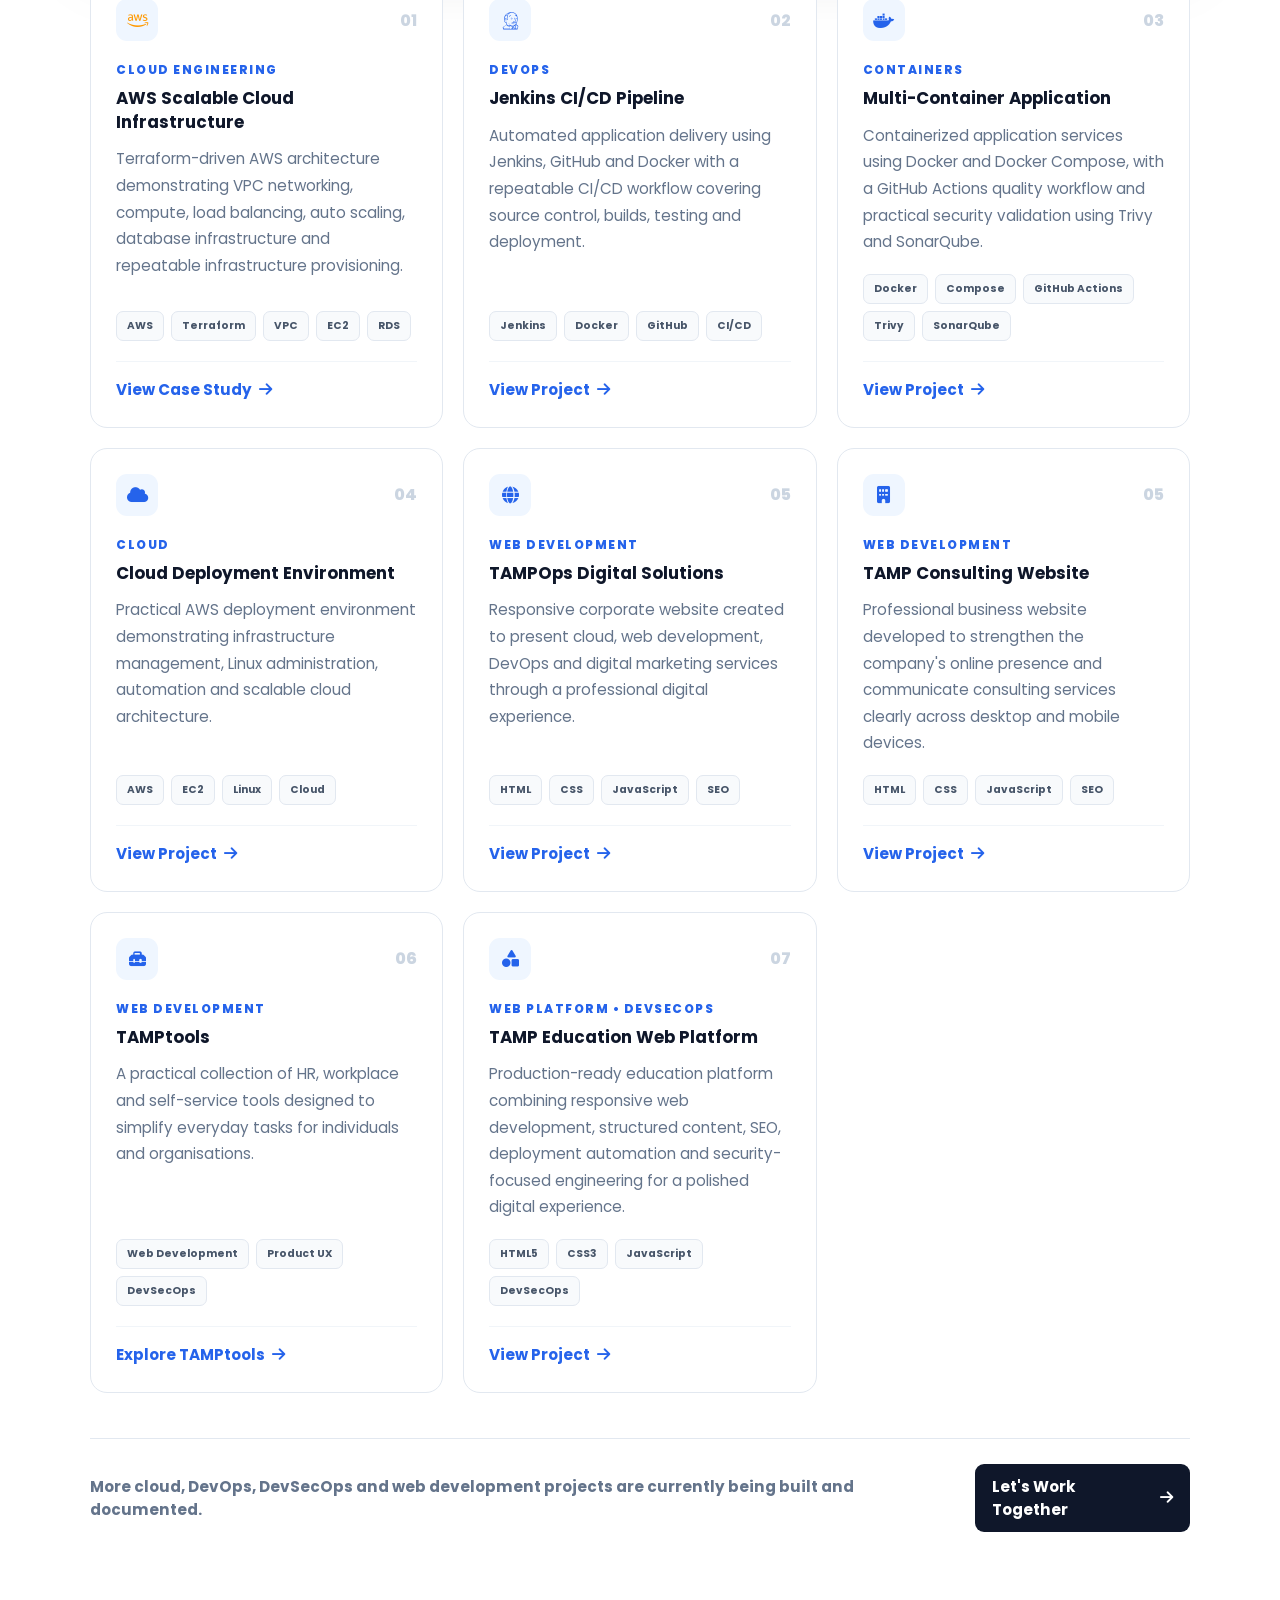
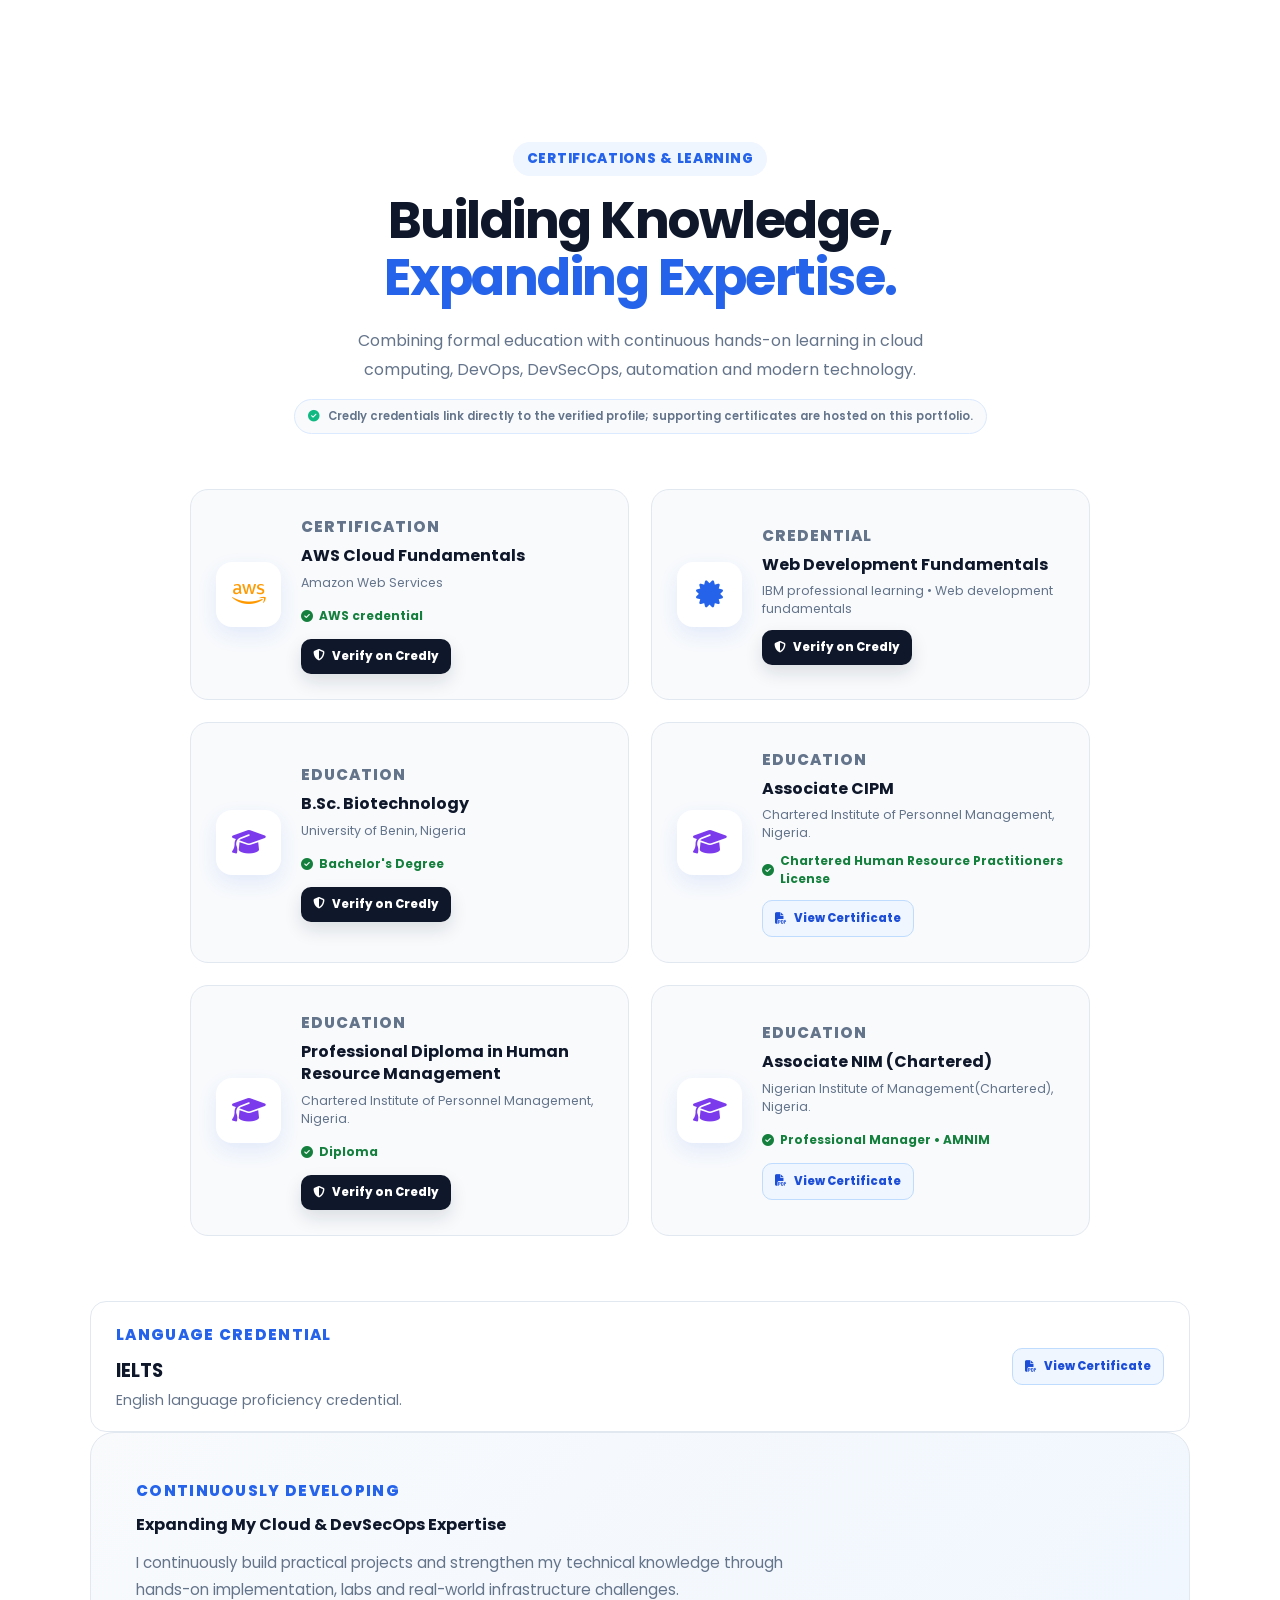
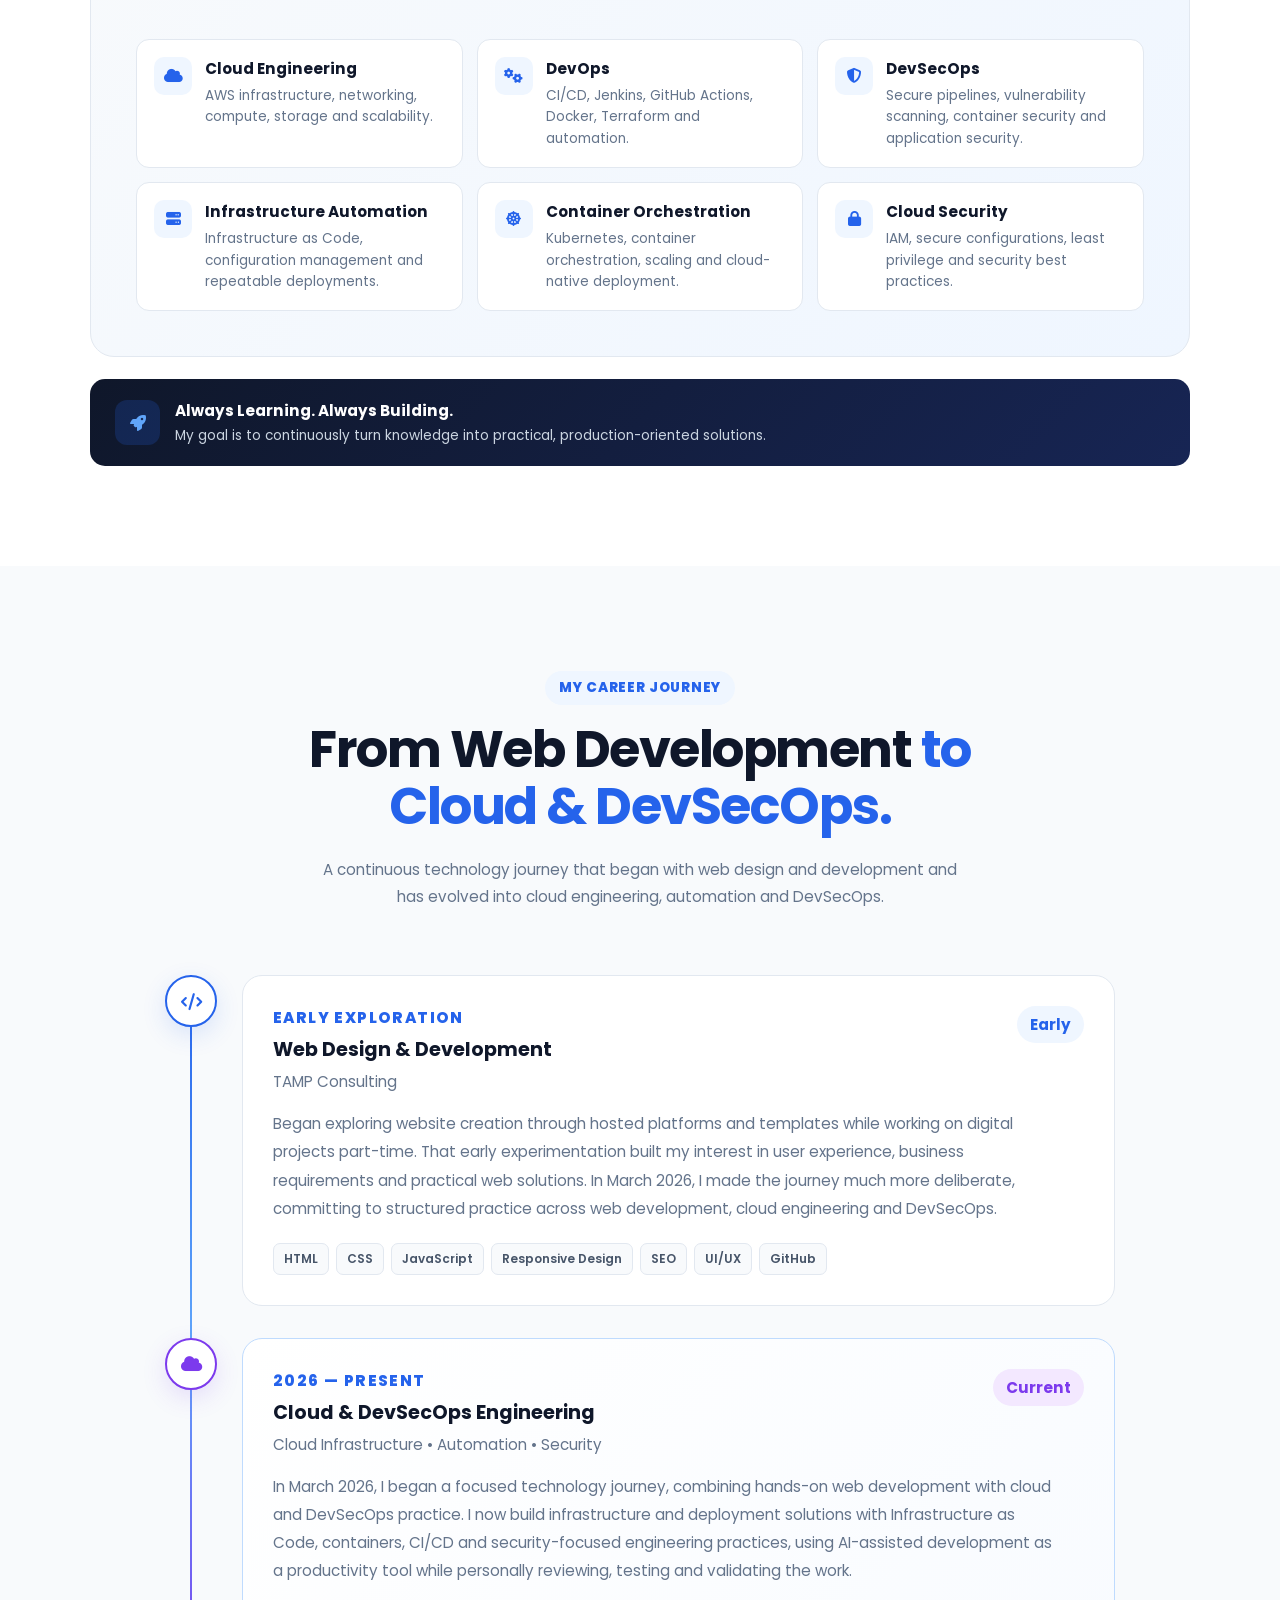
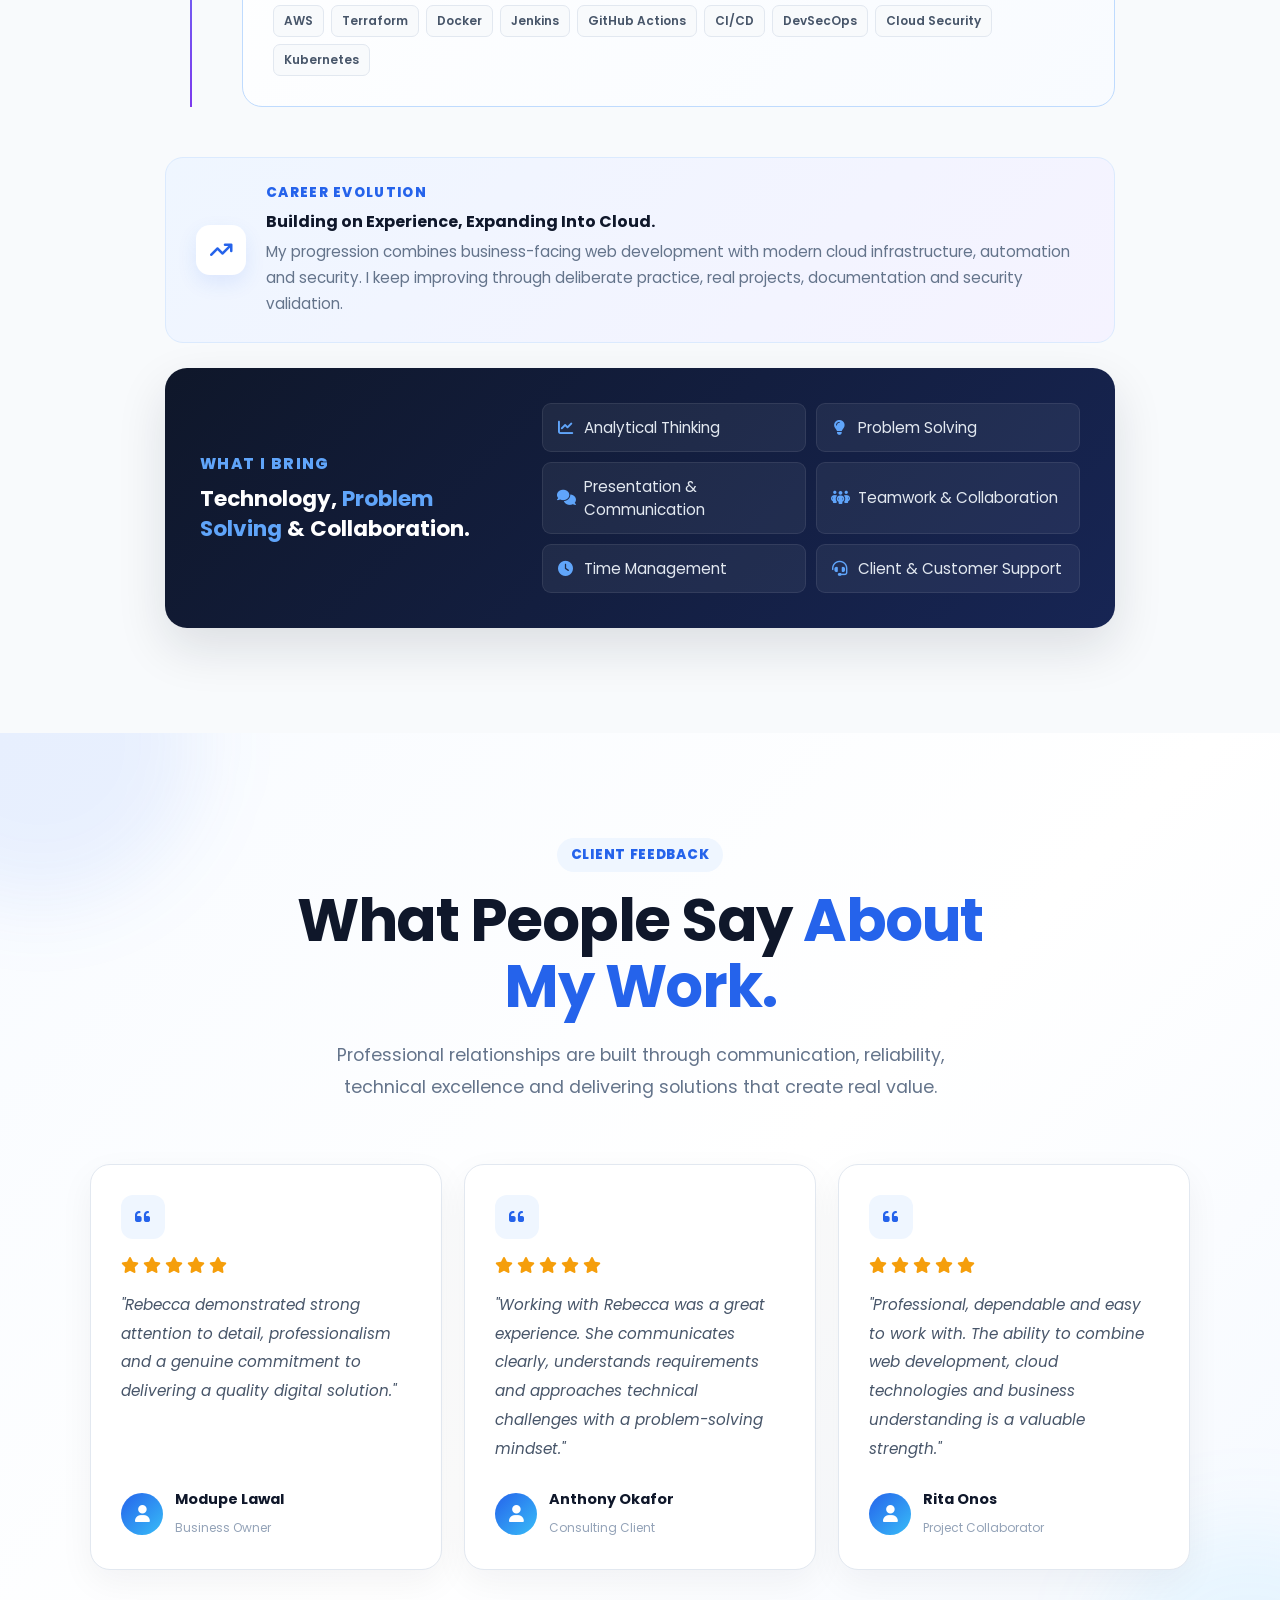
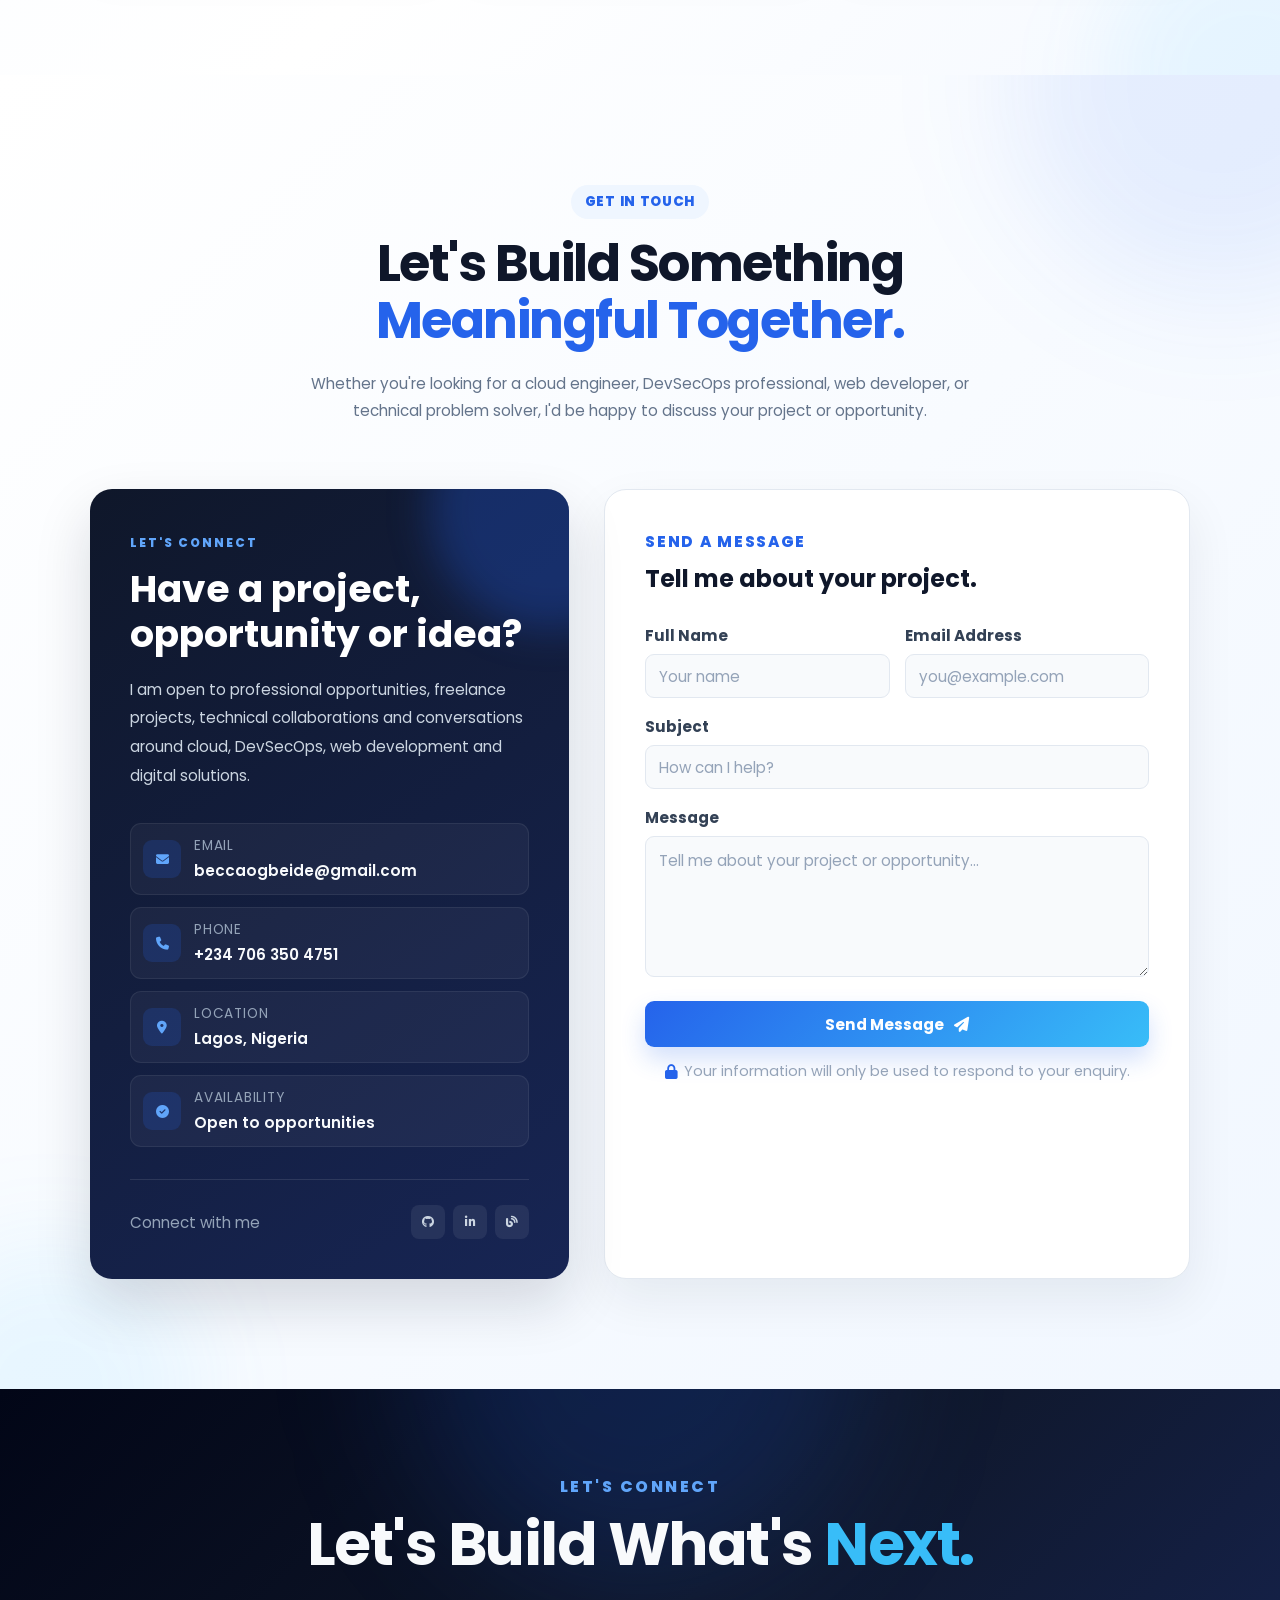
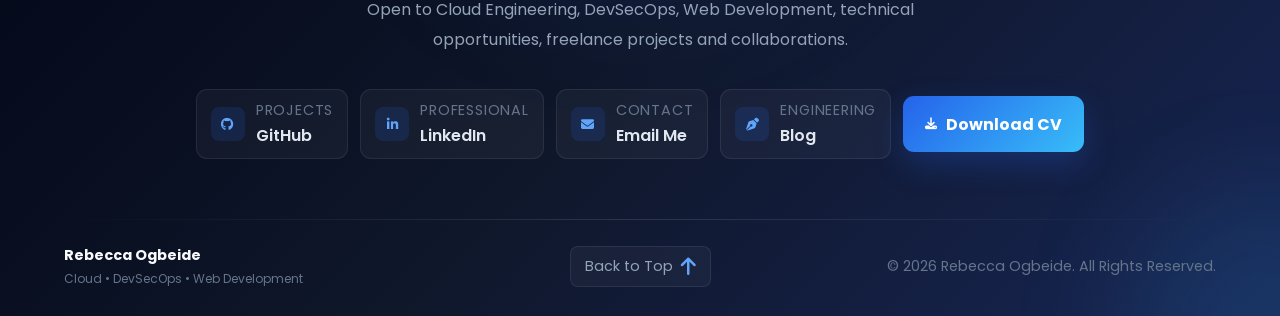
==== commit 2fc7c30a: "style: refine featured project spacing" ====
--- a/index.html
+++ b/index.html
@@ -1072,10 +1072,12 @@
                 </p>
 
                 <div class="project-highlights">
-                    <div class="project-highlight"><strong>Build:</strong><span>Next.js / React / PostgreSQL</span></div>
-                    <div class="project-highlight"><strong>Delivery:</strong><span>Docker / GitHub Actions</span></div>
-                    <div class="project-highlight"><strong>Focus:</strong><span>Full-Stack &amp; DevSecOps</span></div>
-                </div>
+                    <div class="project-highlight"><strong>Build:</strong><span> Next.js / React / PostgreSQL</span></div>
+                    <div class="project-highlight"><strong>Delivery:</strong><span> Docker / GitHub Actions</span></div>
+                    <div class="project-highlight"><strong>Focus:</strong><span> Full-Stack &amp; DevSecOps</span></div>
+                </div>
+
+                <br>
 
                 <div class="project-tech"><span>Next.js</span><span>PostgreSQL</span><span>Redis</span><span>Docker</span><span>GitHub Actions</span><span>DevSecOps</span></div>
 
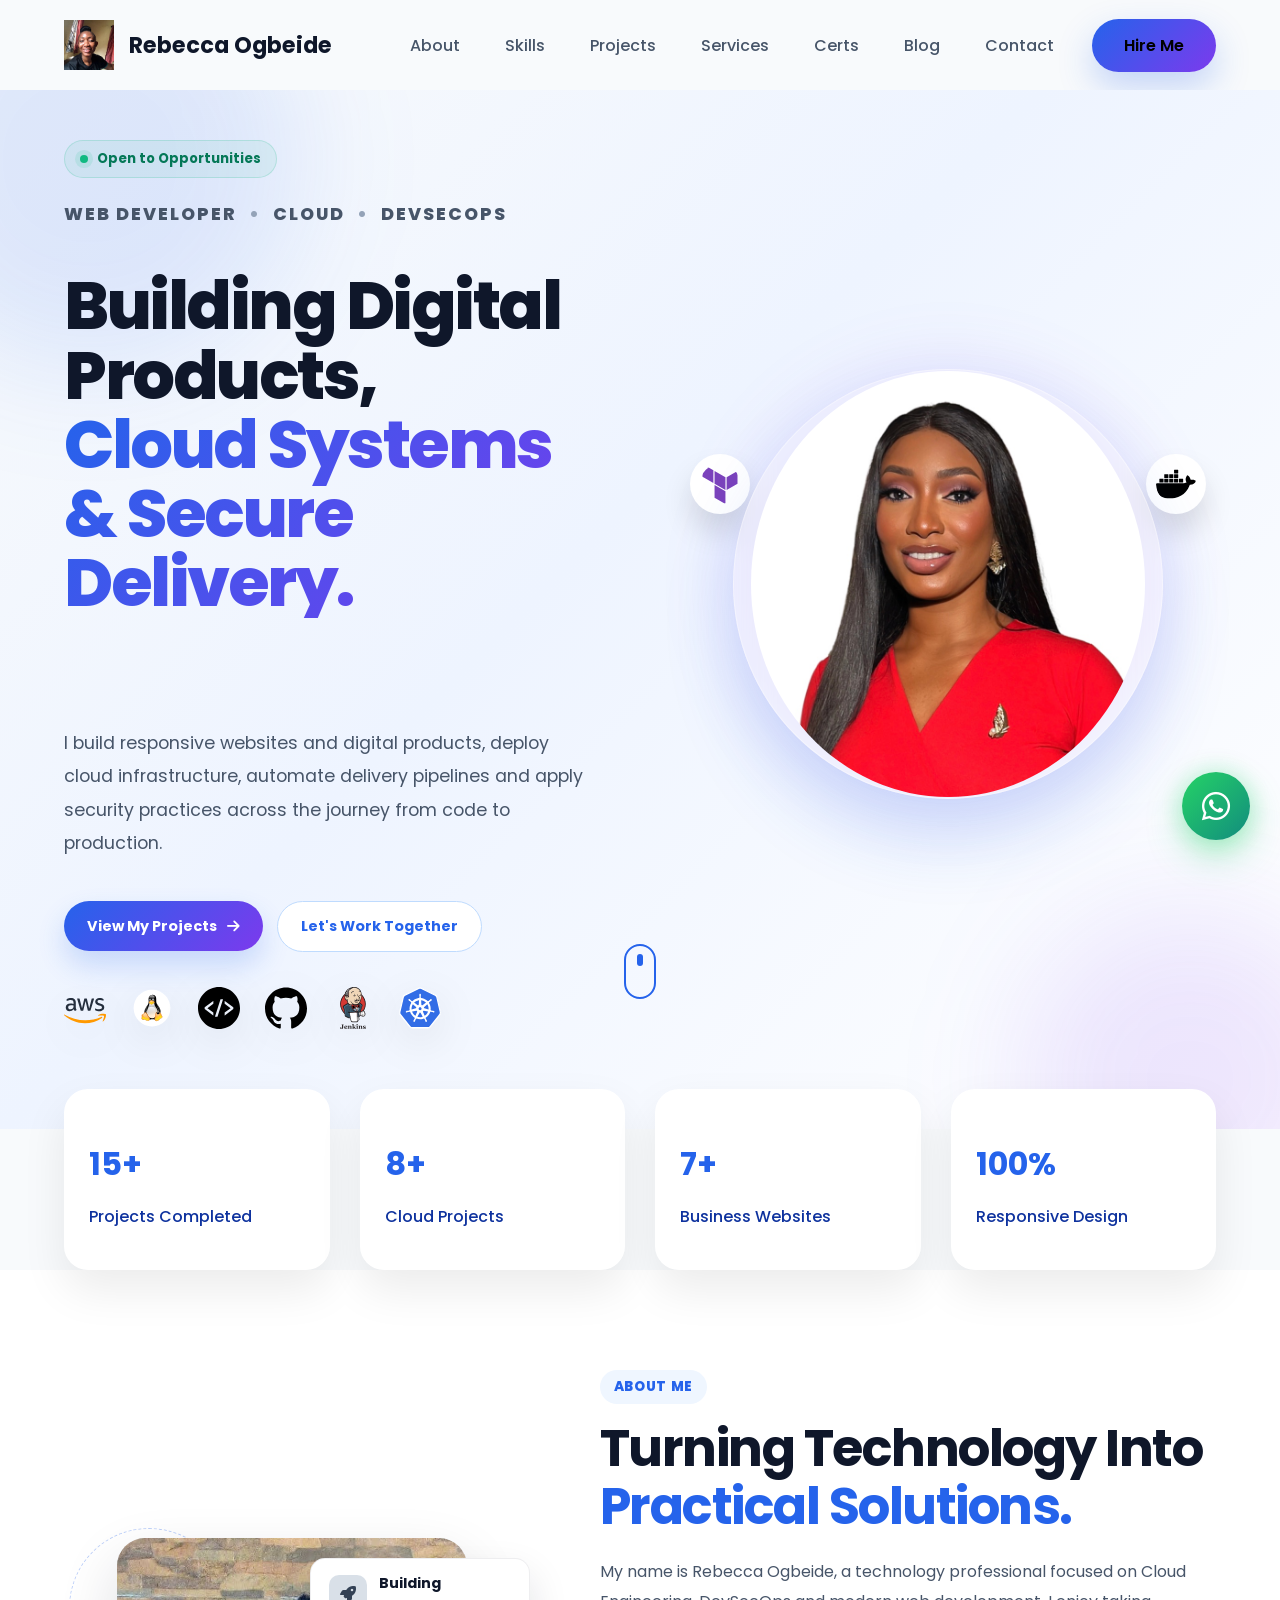
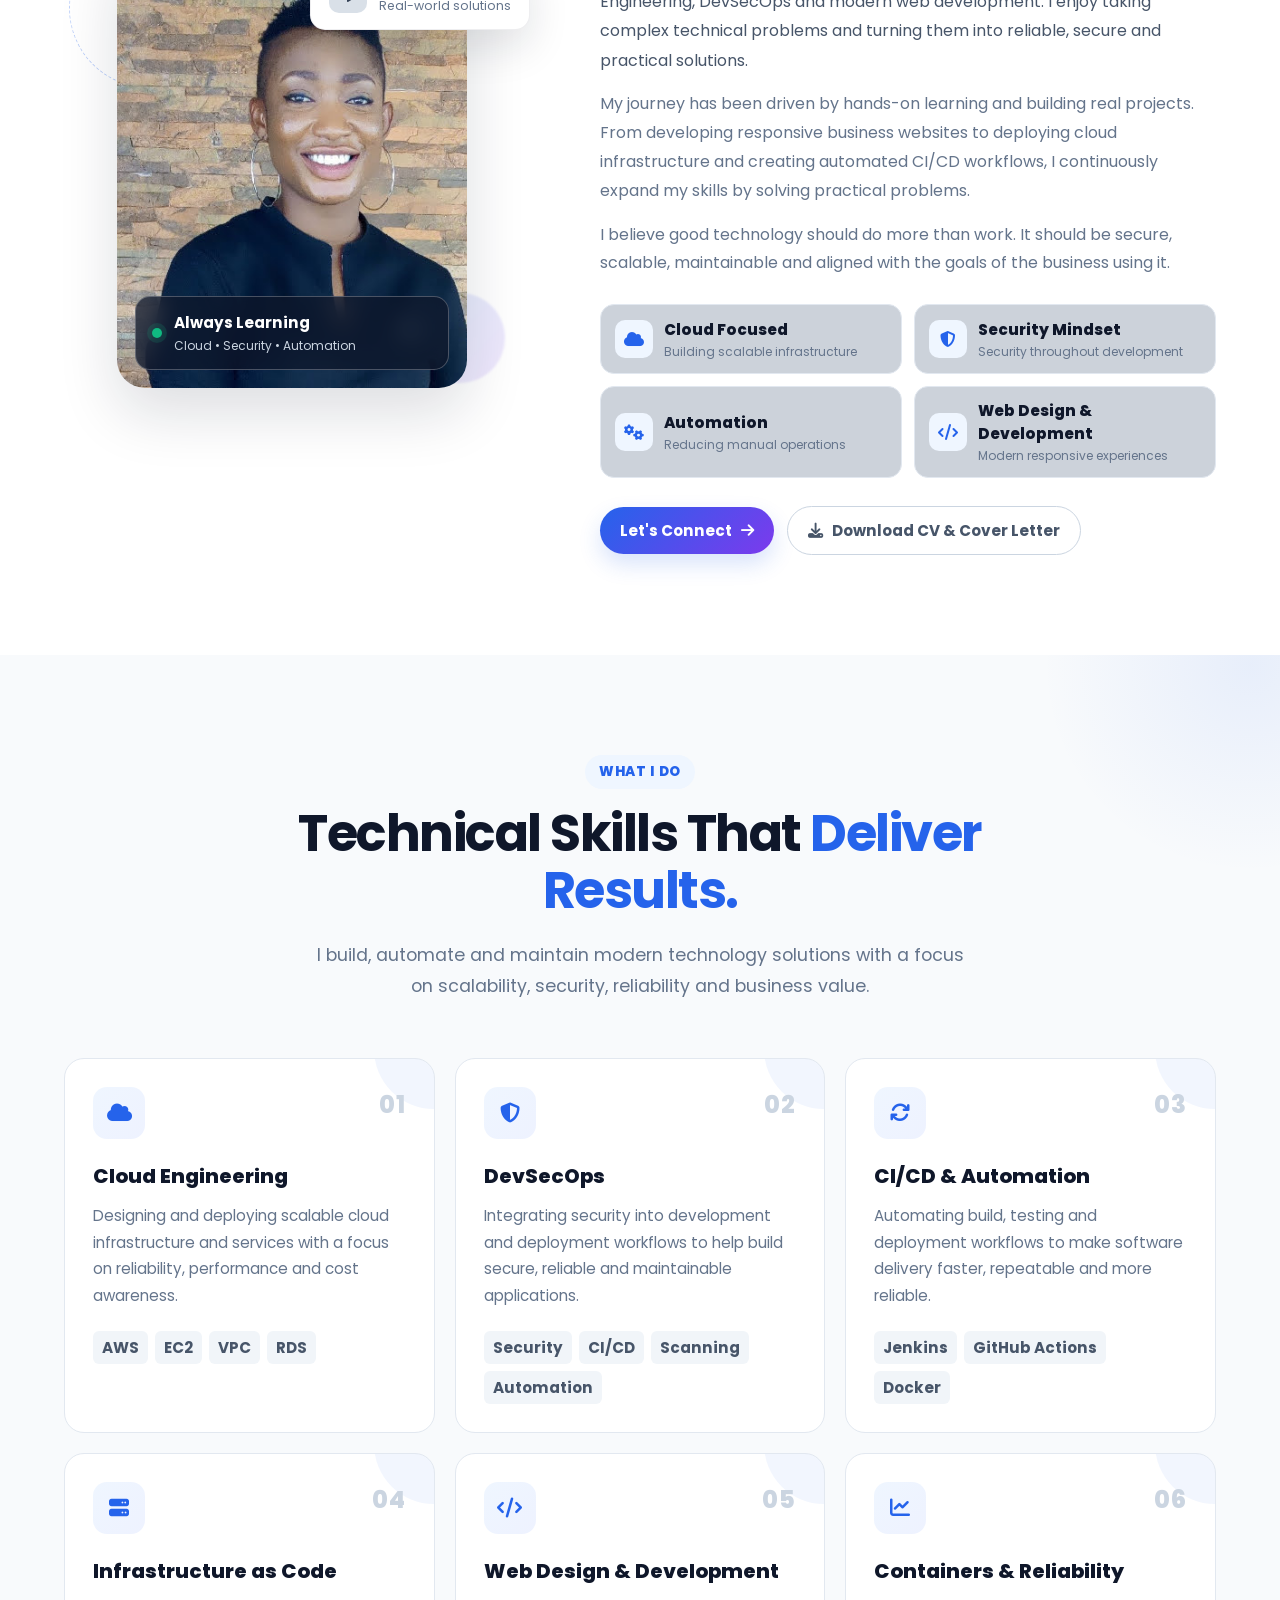
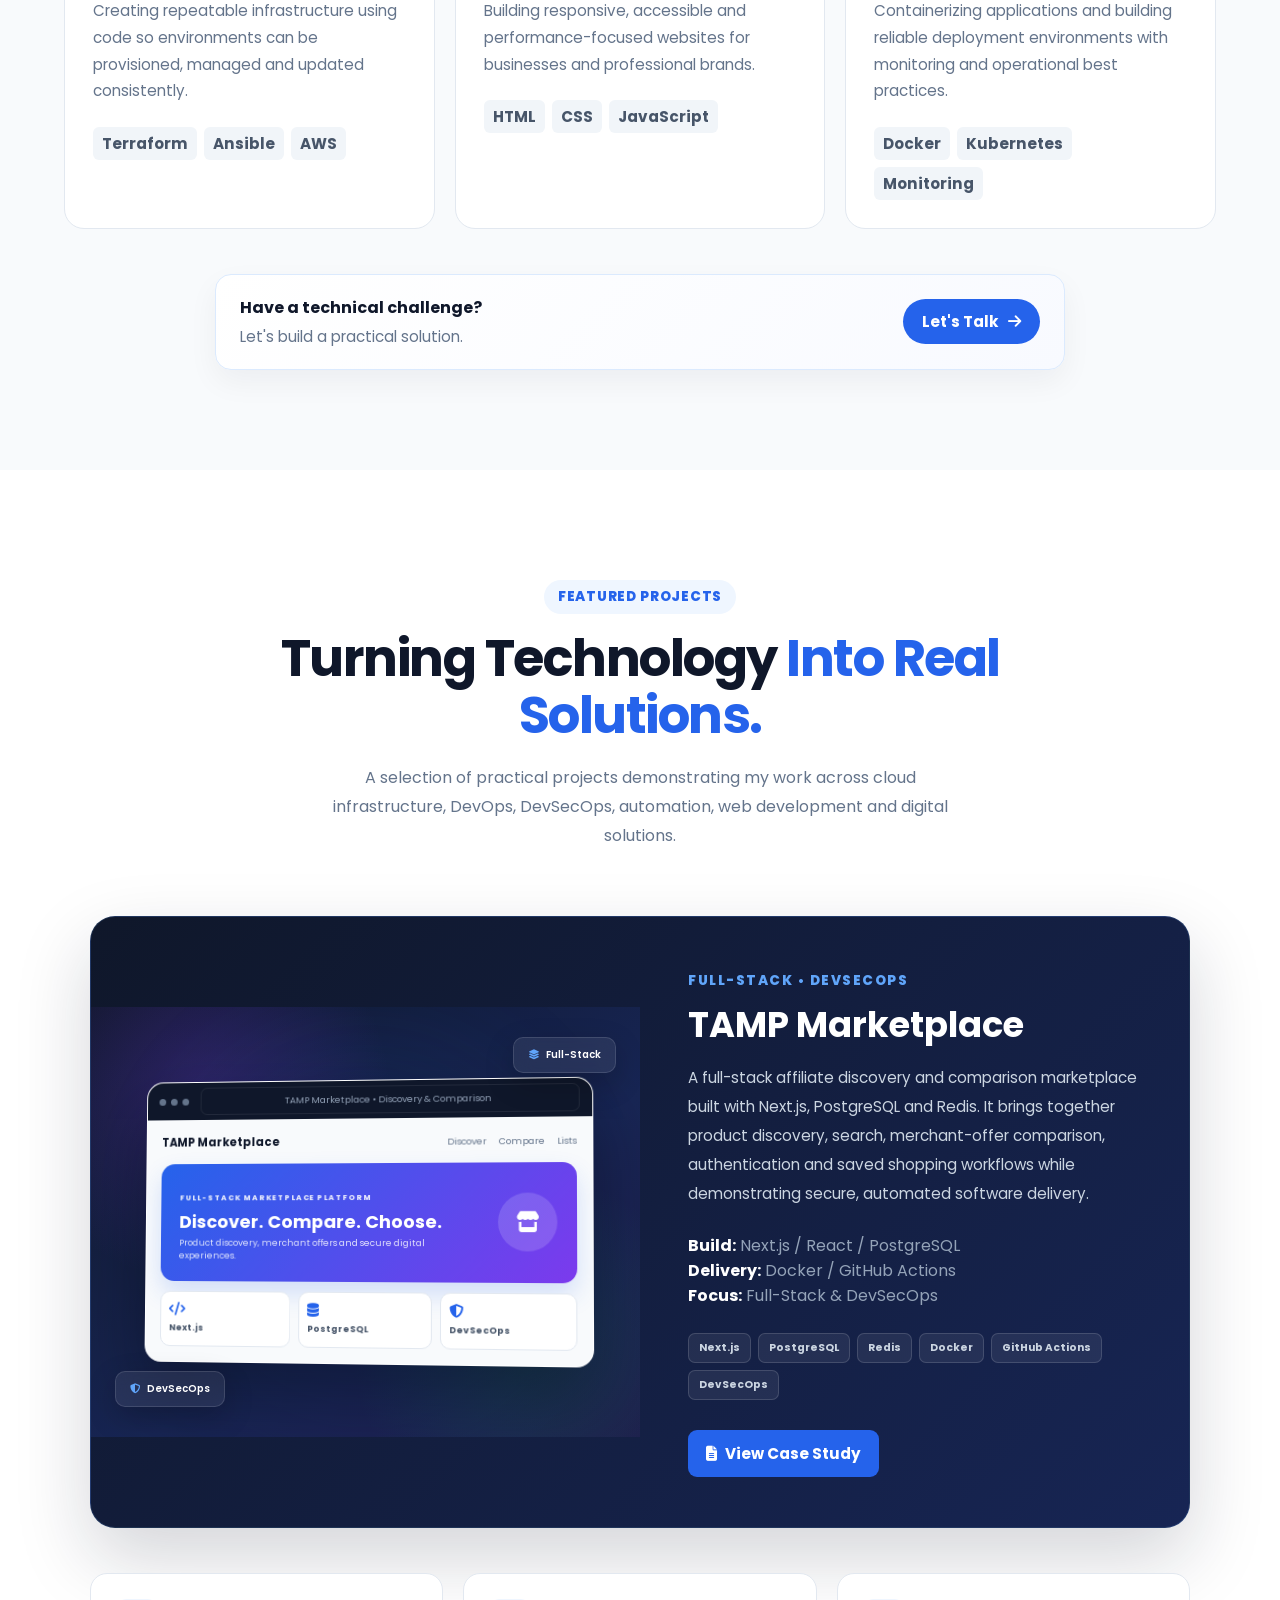
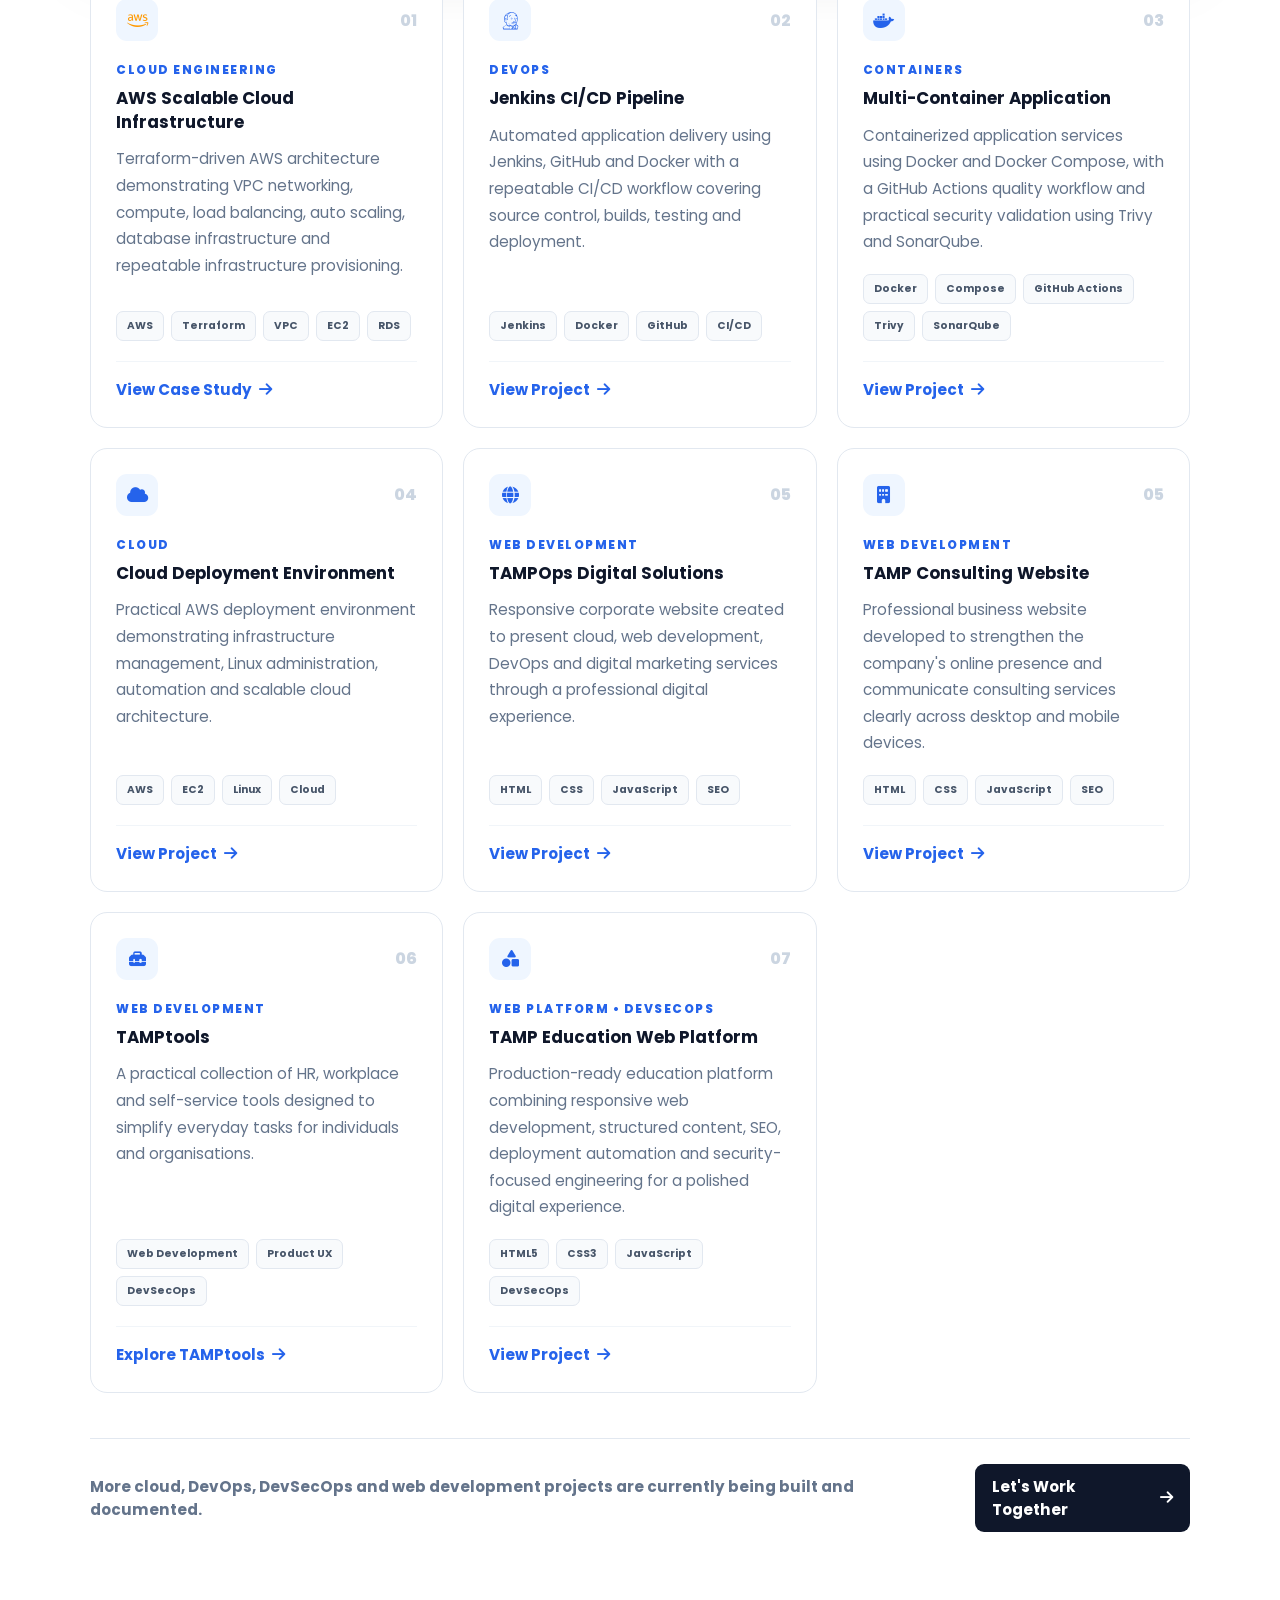
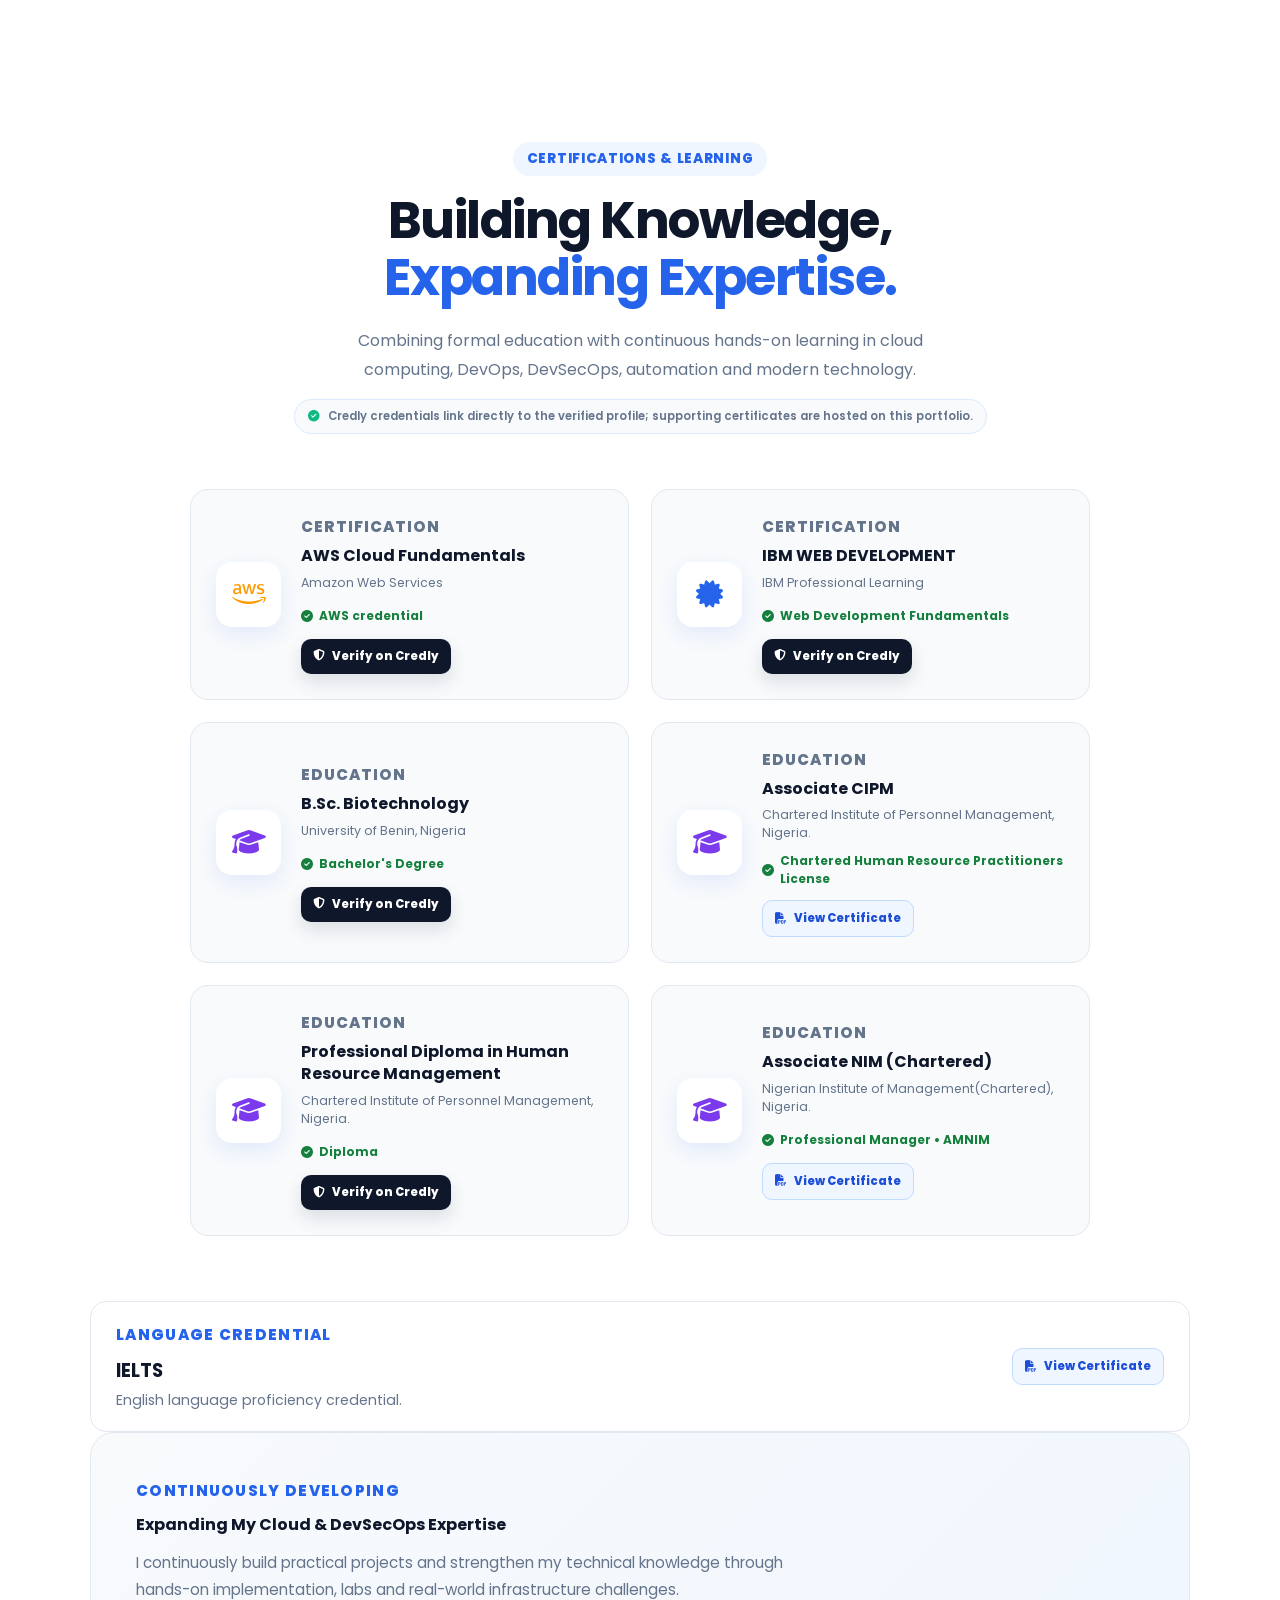
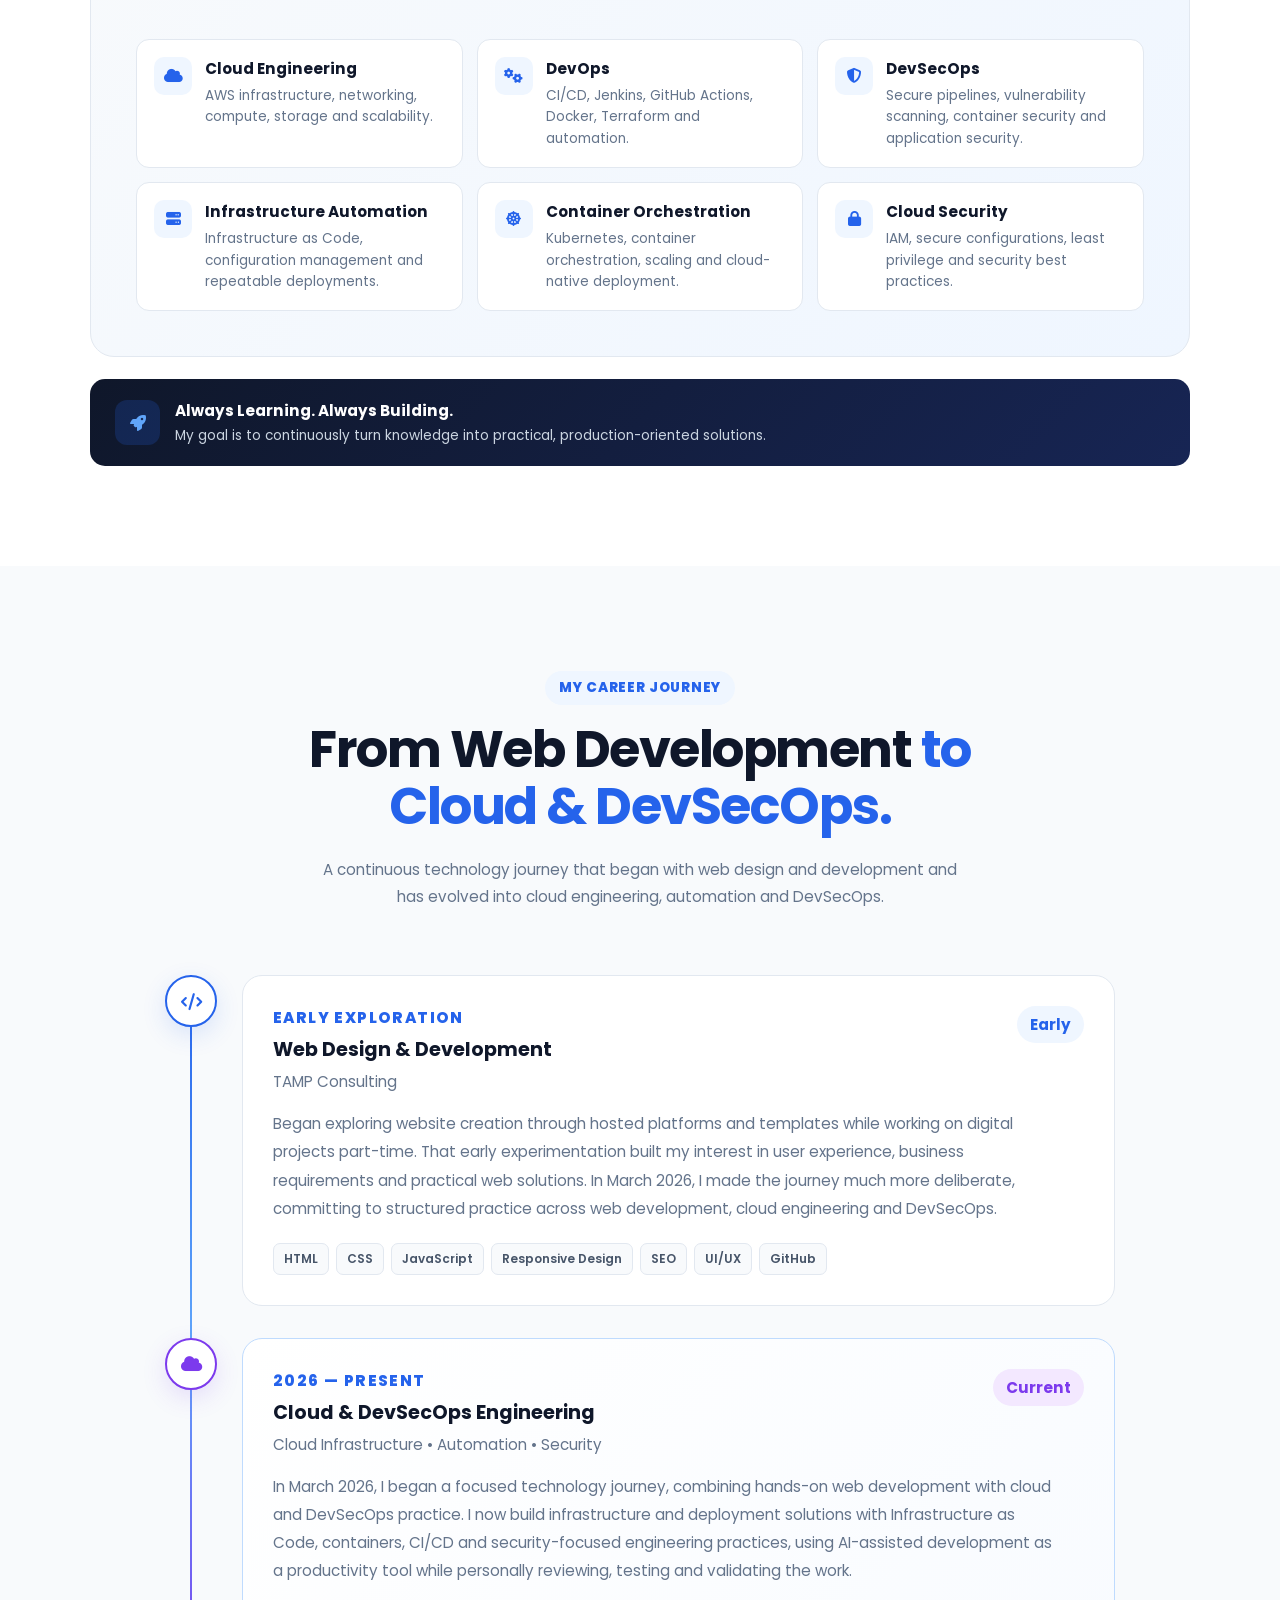
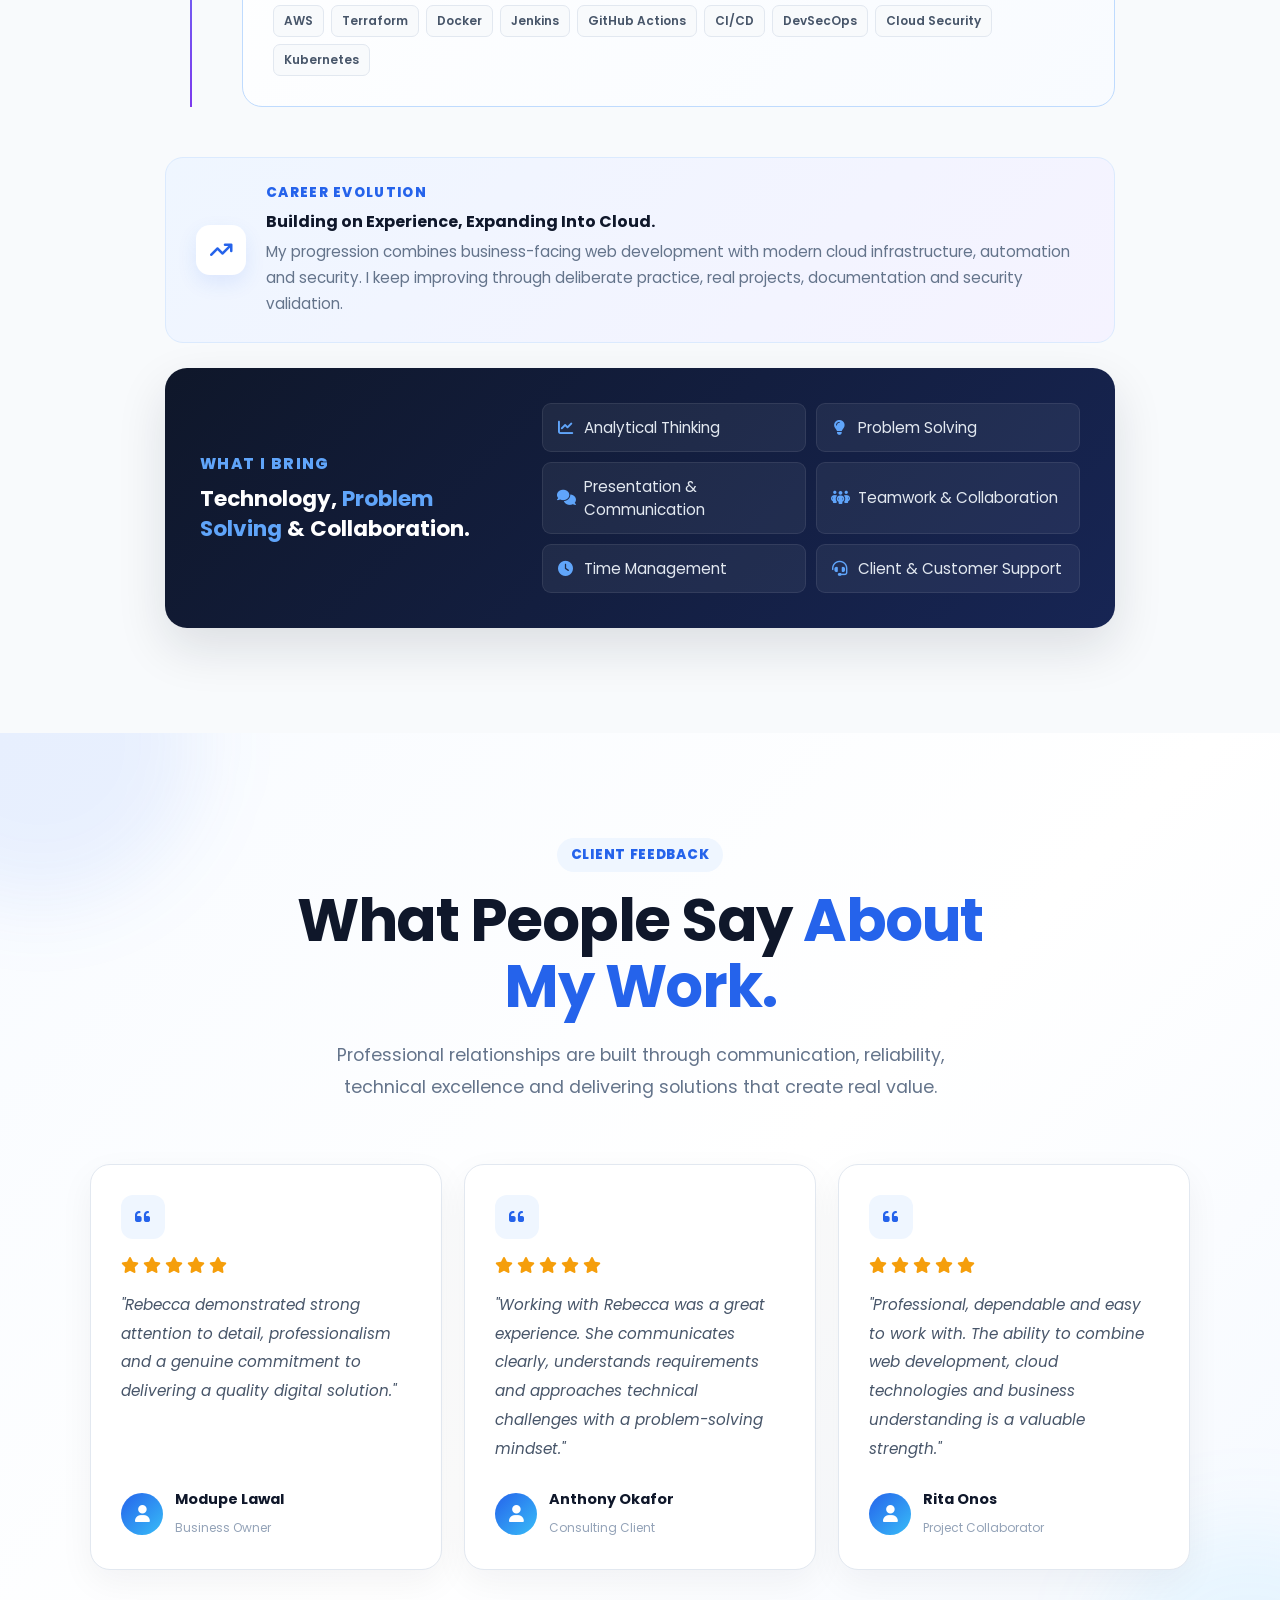
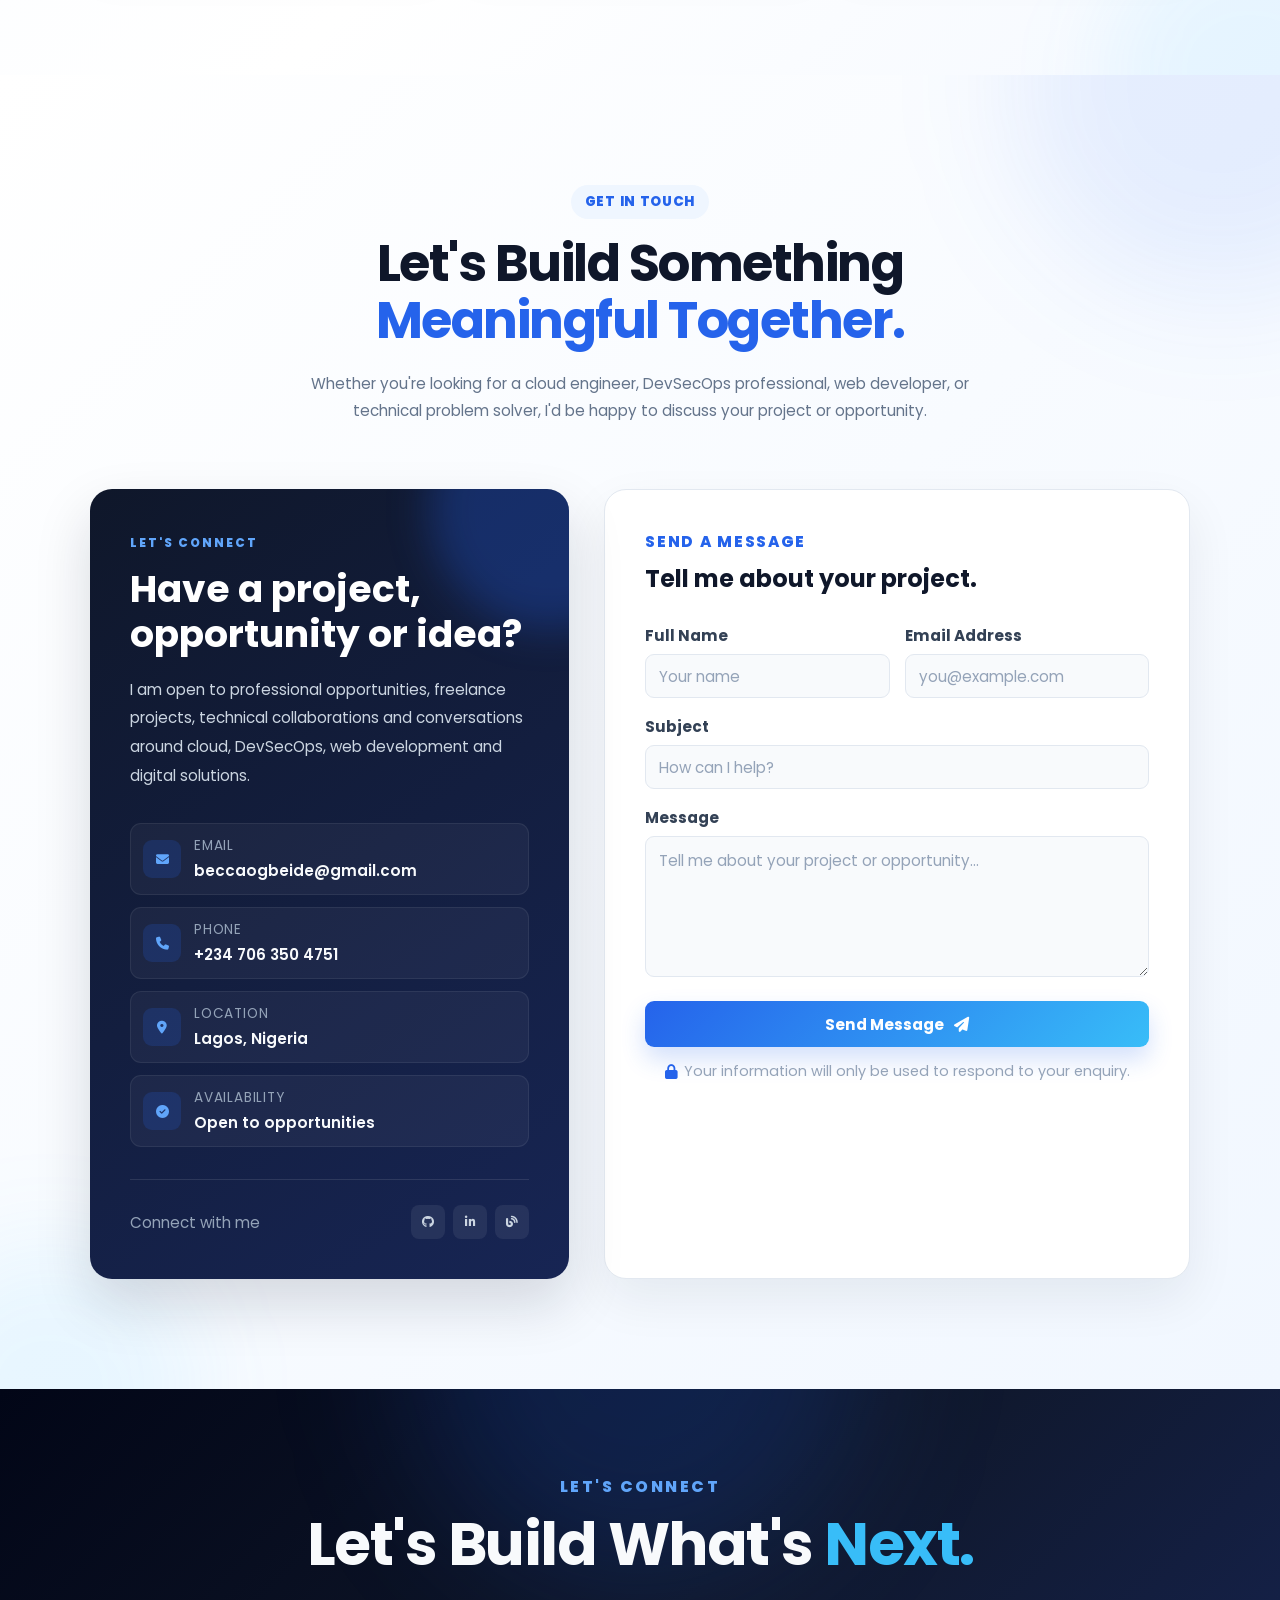
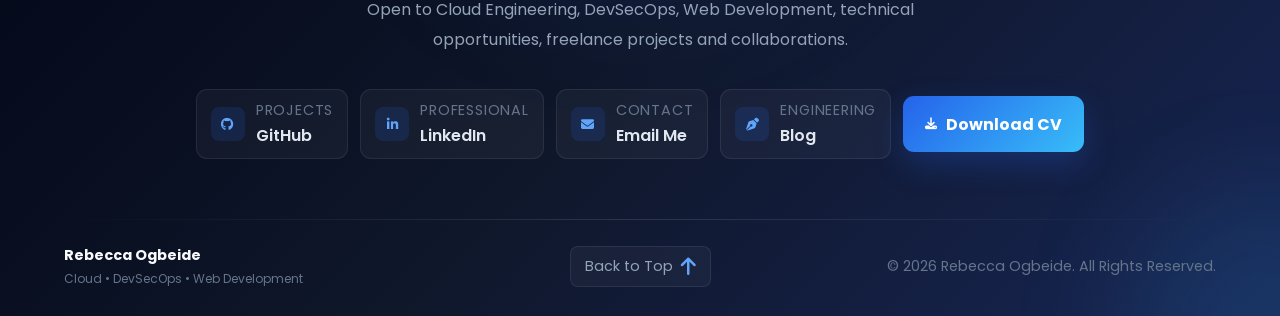
==== commit 3573e5db: "update: refine IBM web development certification" ====
--- a/index.html
+++ b/index.html
@@ -1565,11 +1565,15 @@
             <article class="qualification-card ibm-cert">
                 <div class="qualification-icon"><i class="fas fa-certificate"></i></div>
                 <div class="qualification-content">
-                    <span class="qualification-type">CREDENTIAL</span>
-                    <h3>Web Development Fundamentals</h3>
-                    <p>IBM professional learning • Web development fundamentals</p>
+                    <span class="qualification-type">CERTIFICATION</span>
+                    <h3>IBM WEB DEVELOPMENT</h3>
+                    <p>IBM Professional Learning</p>
+                    <div class="qualification-status">
+                        <i class="fas fa-circle-check"></i>
+                        Web Development Fundamentals
+                    </div>
                     <div class="qualification-actions">
-                        <a href="https://www.credly.com/users/edeghogho-ogbeide" target="_blank" rel="noopener noreferrer" class="cert-btn cert-btn-primary"><i class="fas fa-shield-halved"></i> Verify on Credly</a>
+                        <a class="cert-btn cert-btn-primary" href="https://www.credly.com/users/edeghogho-ogbeide" rel="noopener noreferrer" target="_blank"><i class="fas fa-shield-halved"></i> Verify on Credly</a>
                     </div>
                 </div>
             </article>
